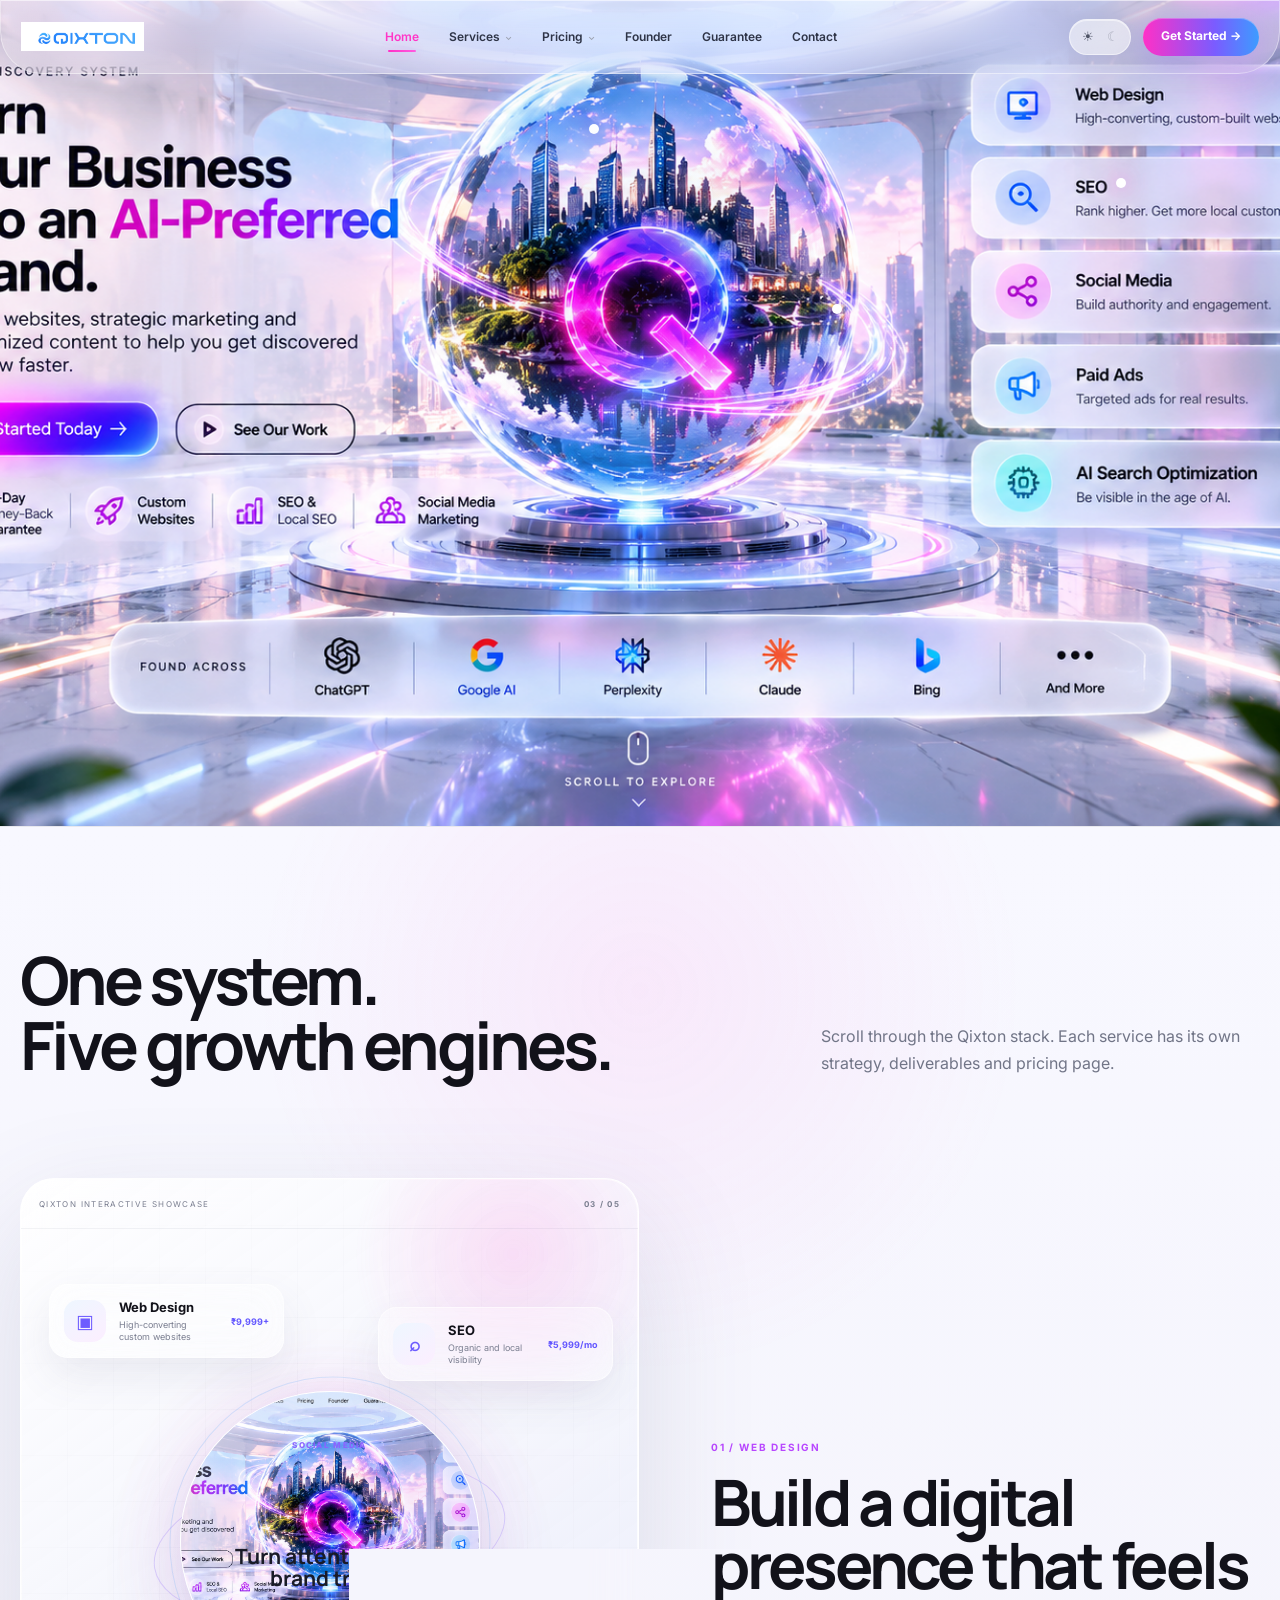
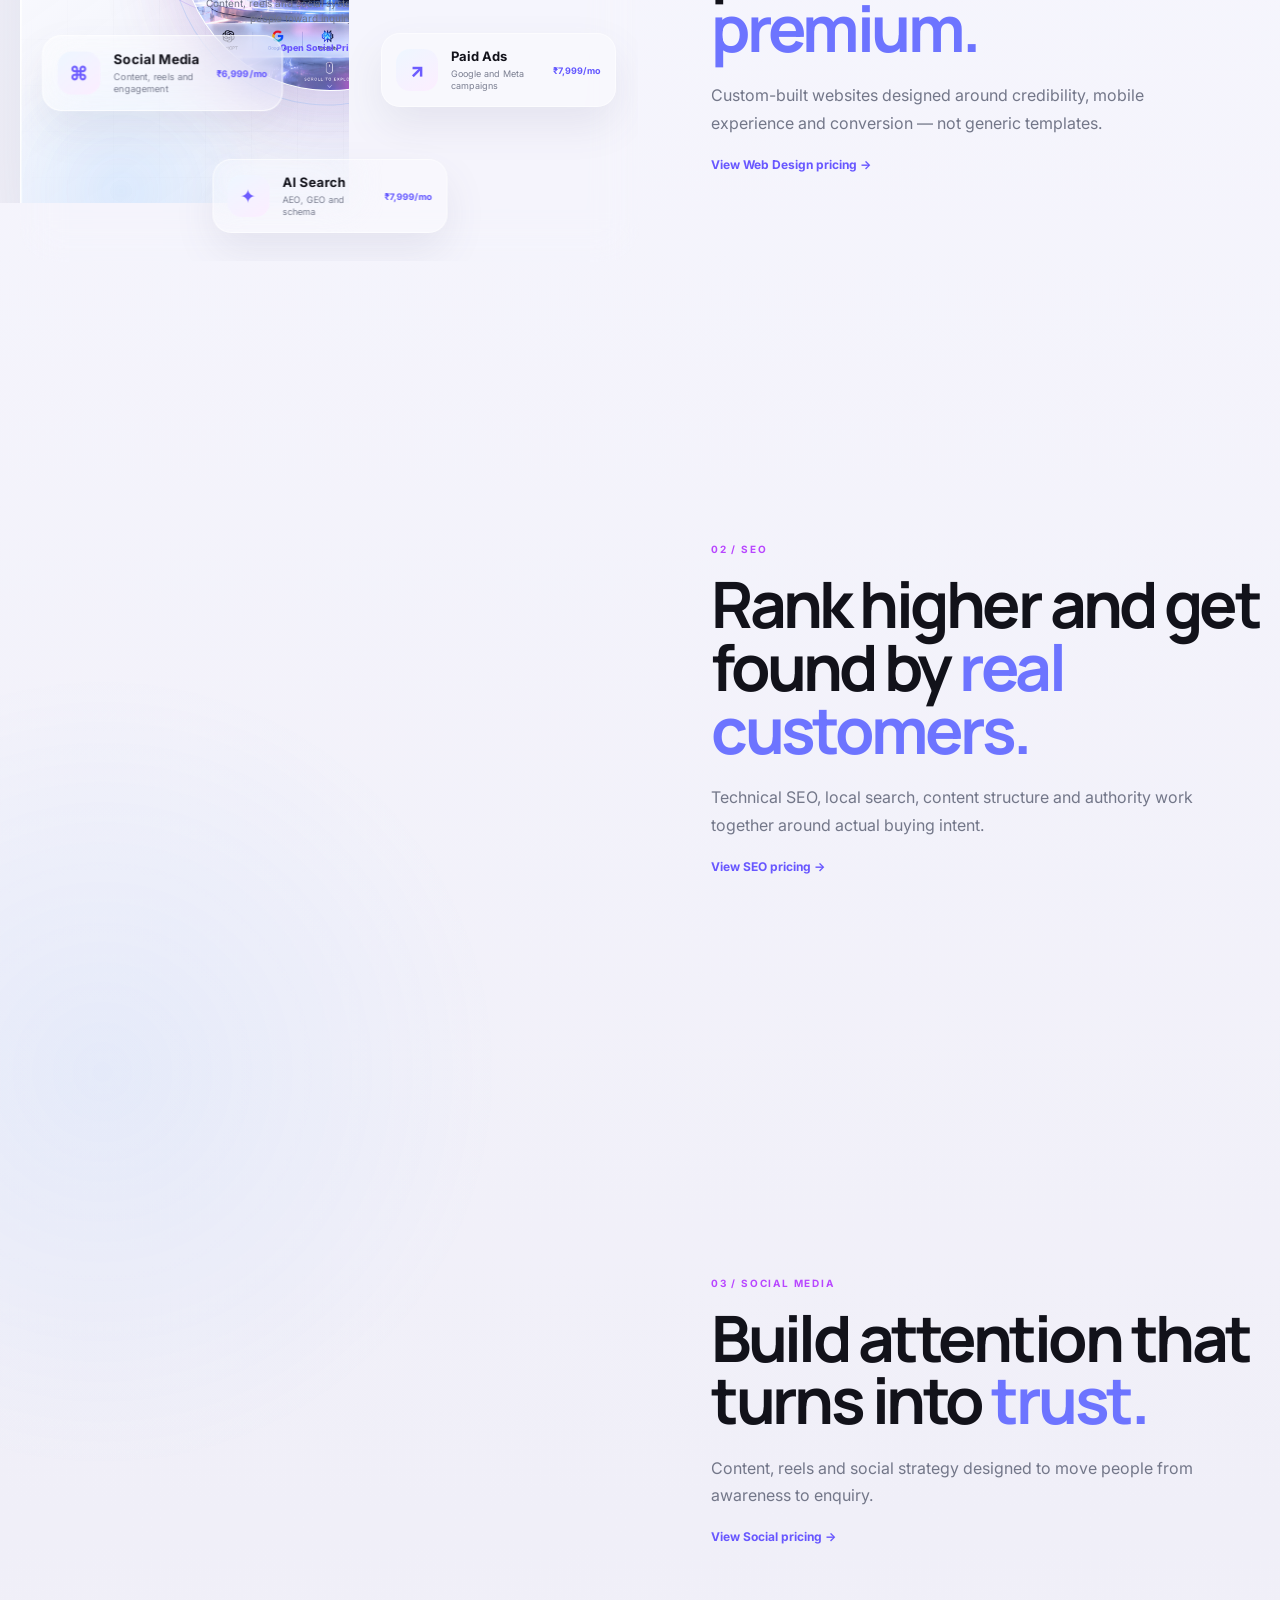
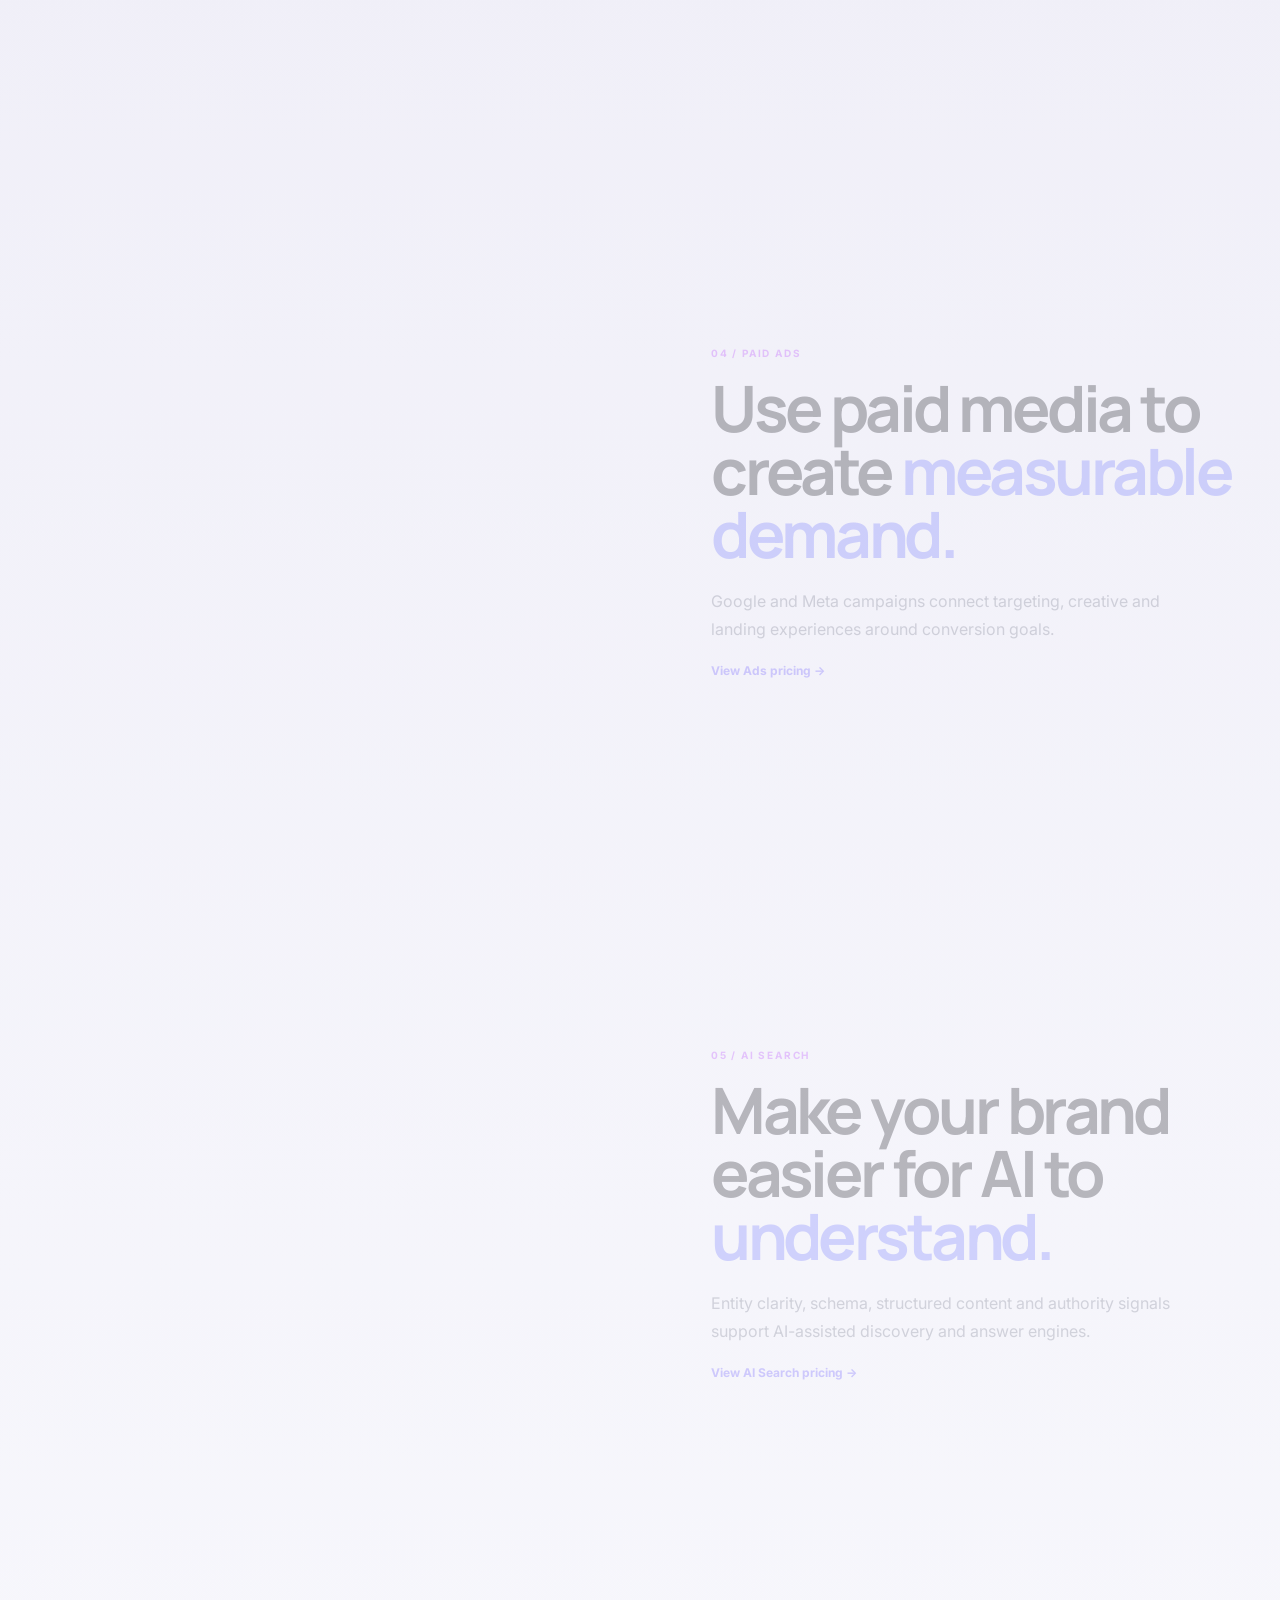
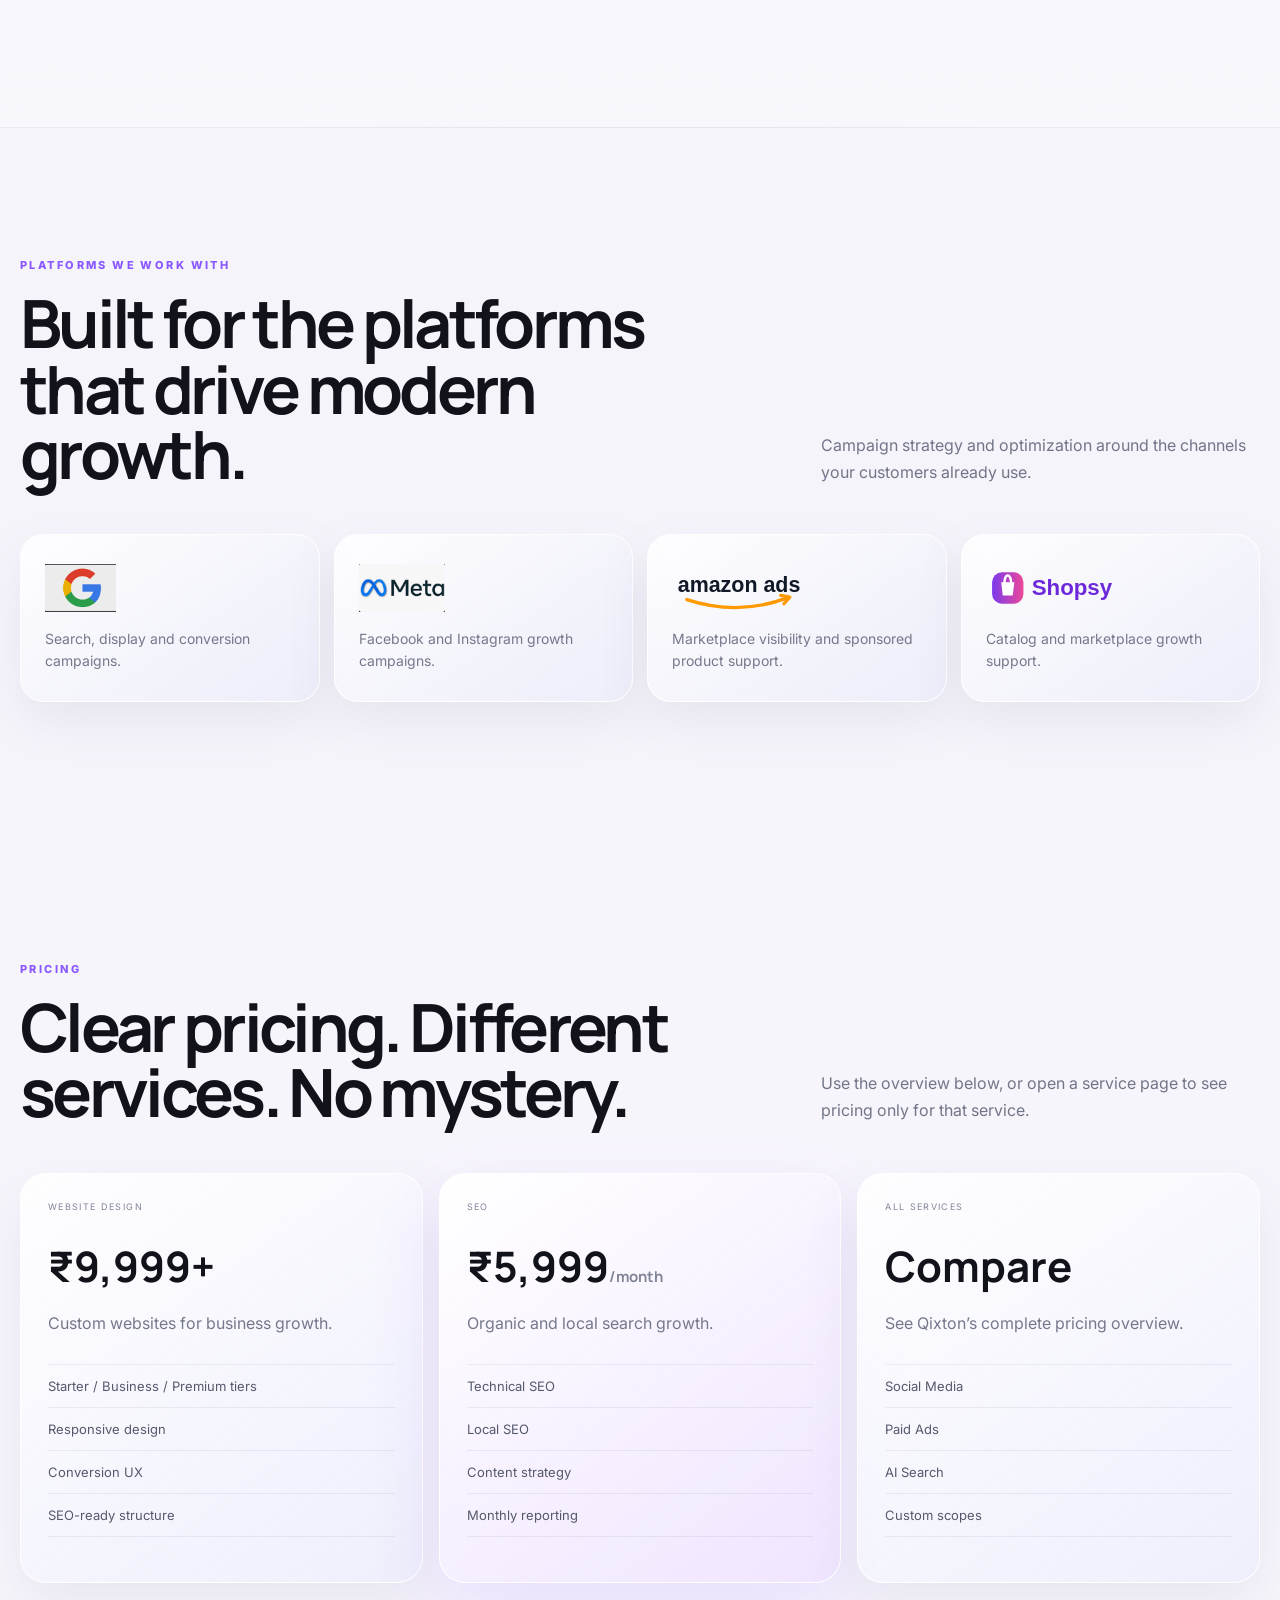
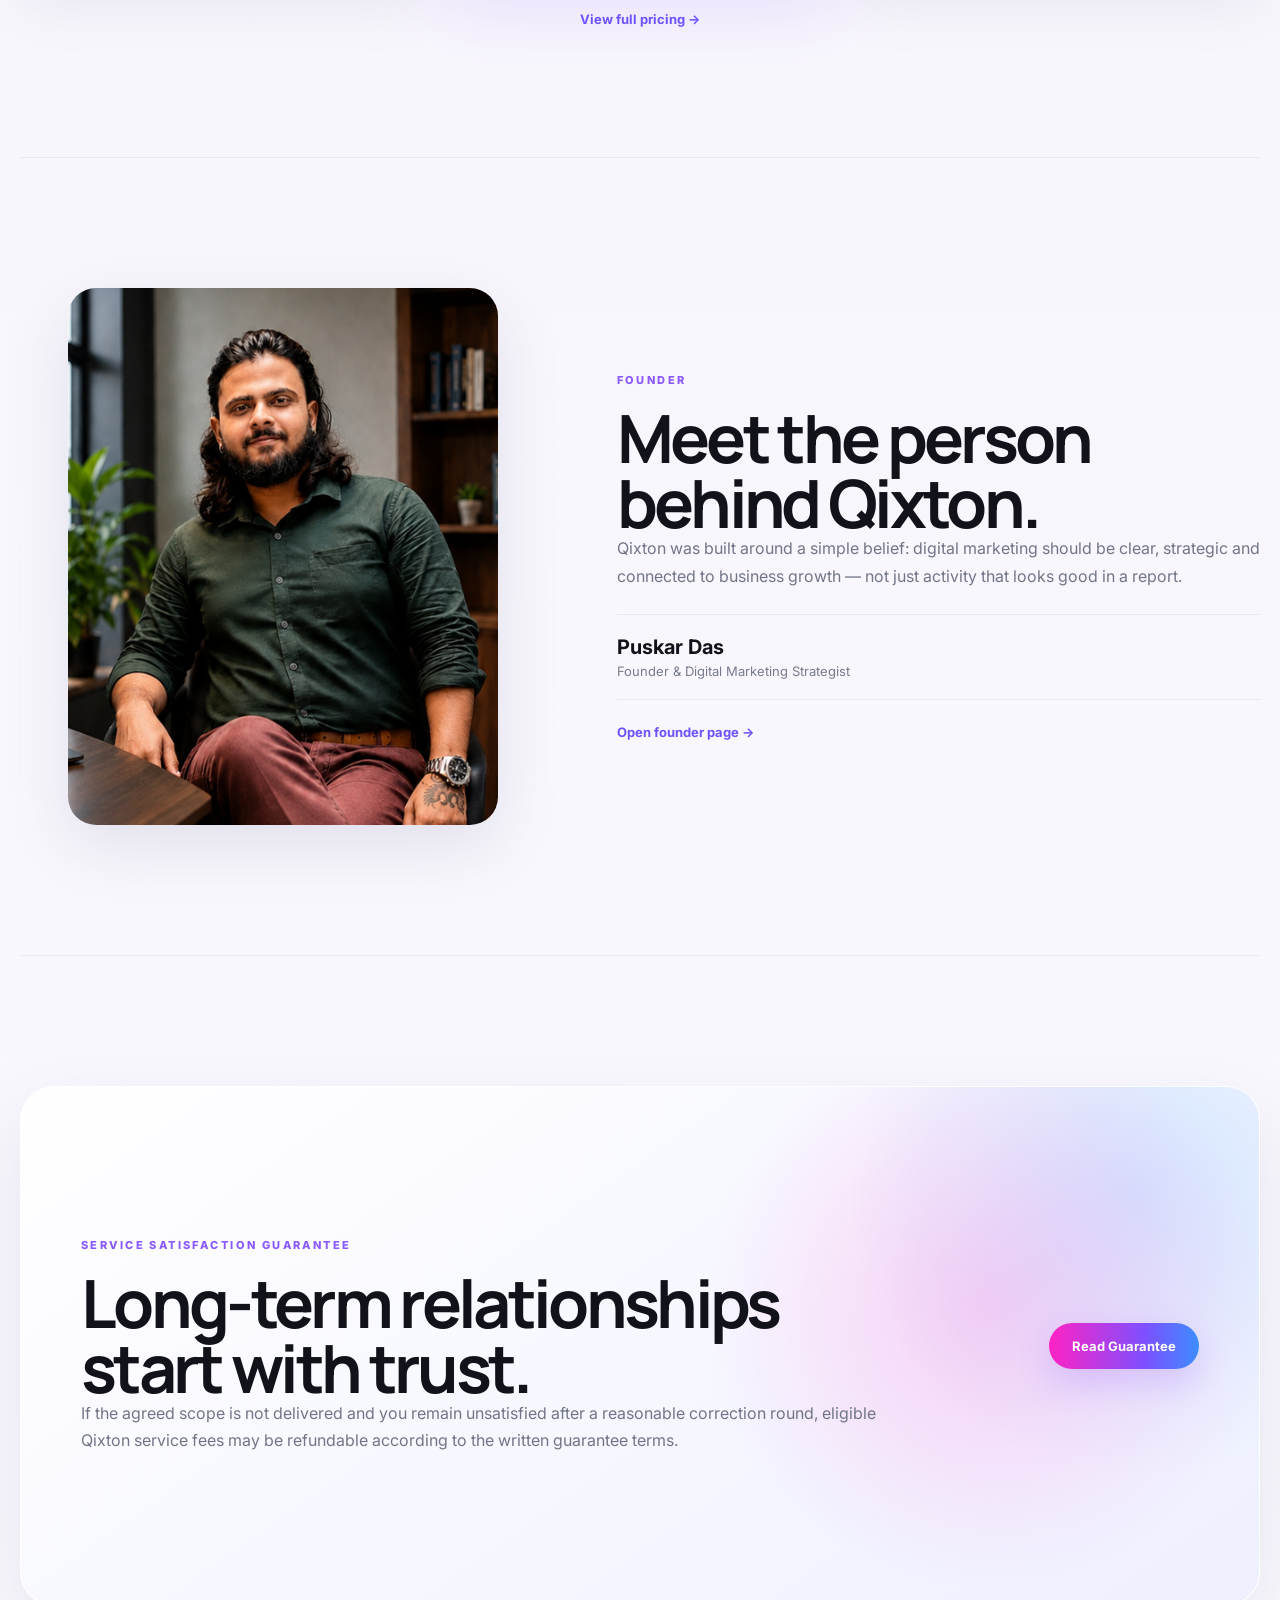
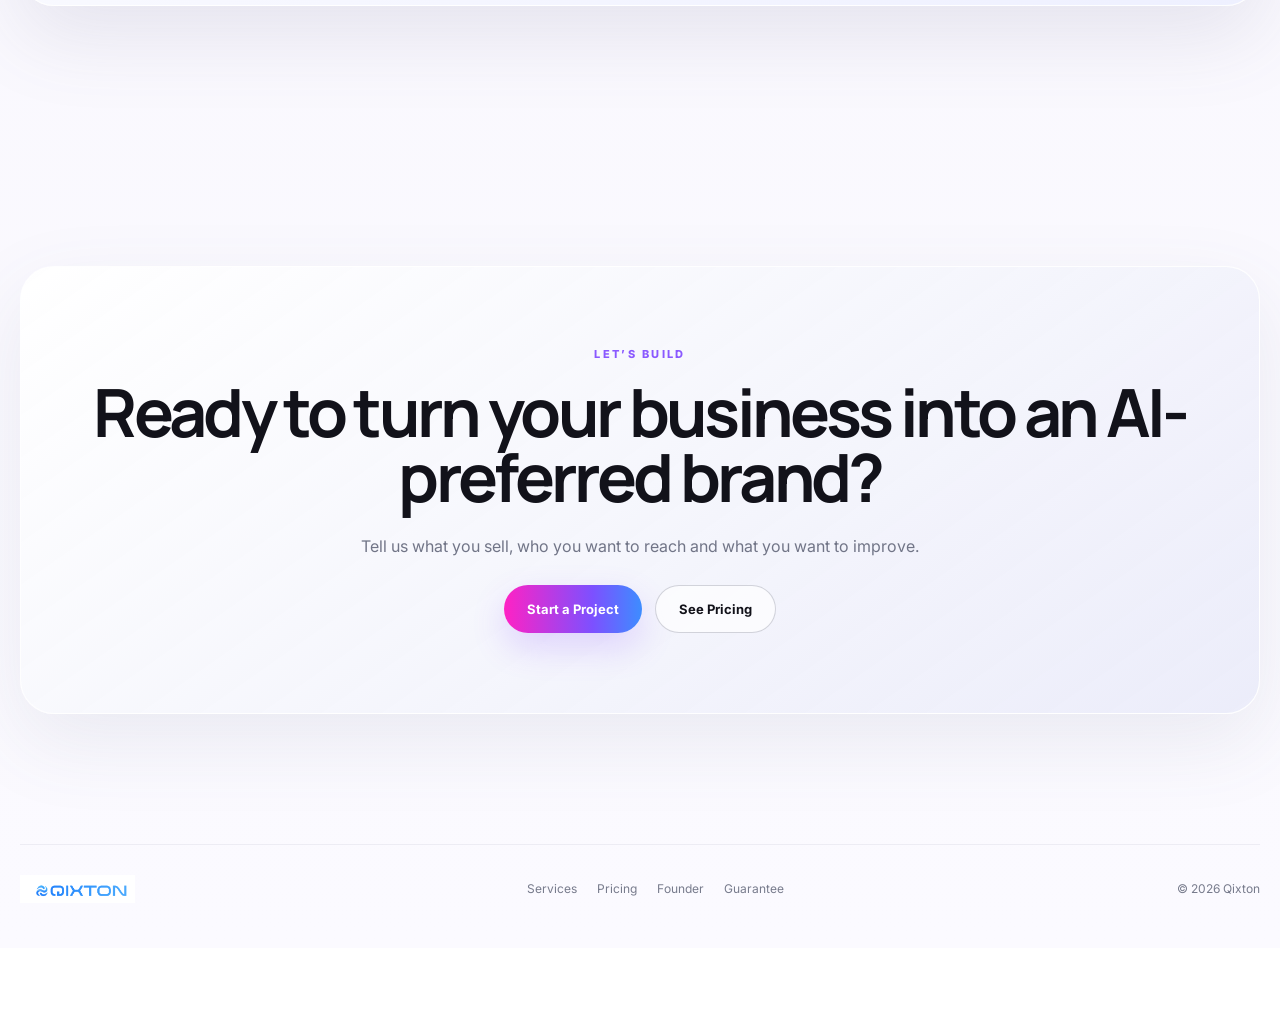
==== index.html @ 68ce42bc "Add files via upload" ====
<!DOCTYPE html>

<html data-theme="light" lang="en">
<head>
<meta charset="utf-8"/>
<meta content="width=device-width, initial-scale=1" name="viewport"/>
<meta content="Qixton — custom websites, SEO, social media, paid ads and AI search optimization." name="description"/>
<title>Qixton — AI-Preferred Digital Growth</title>
<link href="favicon.png" rel="icon" type="image/svg+xml"/>
<link href="apple-touch-icon.png" rel="apple-touch-icon"/>
<meta content="#f8f7ff" name="theme-color"/>
<link href="https://fonts.googleapis.com" rel="preconnect"/>
<link crossorigin="" href="https://fonts.gstatic.com" rel="preconnect"/>
<link href="https://fonts.googleapis.com/css2?family=Inter:wght@400;500;600;700;800&amp;family=Manrope:wght@600;700;800&amp;display=swap" rel="stylesheet"/>
<link href="style.css" rel="stylesheet"/>
</head>
<body>
<div aria-hidden="true" class="cursor-glow"></div>
<header class="site-nav" id="siteNav">
<div class="shell nav-row-v2">
<a class="nav-brand-v2" href="#top"><img alt="Qixton" src="qixton-logo-full.png"/><span></span></a>
<button aria-label="Open menu" class="nav-mobile-btn" id="navMobileBtn">☰</button>
<nav class="nav-menu-v2" id="navMenuV2">
<a class="active-nav" href="#top">Home</a>
<div class="nav-dropdown">
<button class="dropdown-toggle">Services <span>⌄</span></button>
<div class="dropdown-menu">
<a href="web-design.html"><b>Web Design</b><span>Websites &amp; conversion UX</span></a>
<a href="seo.html"><b>SEO</b><span>Organic &amp; local search</span></a>
<a href="social-media.html"><b>Social Media</b><span>Content, reels &amp; community</span></a>
<a href="paid-ads.html"><b>Paid Ads</b><span>Google &amp; Meta campaigns</span></a>
<a href="ai-search.html"><b>AI Search</b><span>AEO, GEO &amp; schema</span></a>
</div>
</div>
<div class="nav-dropdown">
<button class="dropdown-toggle">Pricing <span>⌄</span></button>
<div class="dropdown-menu pricing-drop">
<a href="pricing.html"><b>All Pricing</b><span>Compare Qixton packages</span></a>
<a href="web-design.html#pricing"><b>Website Pricing</b><span>From ₹9,999</span></a>
<a href="seo.html#pricing"><b>SEO Pricing</b><span>From ₹5,999/mo</span></a>
<a href="social-media.html#pricing"><b>Social Pricing</b><span>From ₹6,999/mo</span></a>
<a href="paid-ads.html#pricing"><b>Ads Pricing</b><span>From ₹5,999/mo</span></a>
<a href="ai-search.html#pricing"><b>AI Search Pricing</b><span>From ₹5,999/mo</span></a>
</div>
</div>
<a href="founder.html">Founder</a>
<a href="guarantee.html">Guarantee</a>
<a href="#contact">Contact</a>
</nav>
<div class="nav-actions-v2">
<button aria-label="Switch theme" class="theme-toggle" id="themeToggle">
<span class="sun">☀</span><span class="moon">☾</span>
</button>
<a class="nav-get-started" href="#contact">Get Started →</a>
</div>
</div>
</header>
<main id="top">
<section aria-label="Qixton homepage hero" class="hero-exact">
<img alt="Qixton futuristic white glass digital agency homepage" class="hero-reference" id="heroReference" src="hero-reference.png"/>
<div class="hero-shine shine-a"></div>
<div class="hero-shine shine-b"></div>
<div class="hero-particle hp1"></div><div class="hero-particle hp2"></div><div class="hero-particle hp3"></div>
<!-- Clickable hero service cards -->
<a aria-label="Get started" class="hotspot hs-getstarted" href="#contact"></a>
<a aria-label="Get started today" class="hotspot hs-herocta" href="#contact"></a>
<a aria-label="See our work" class="hotspot hs-work" href="#services"></a>
<a aria-label="Web design pricing" class="hotspot hs-web" href="web-design.html"></a>
<a aria-label="SEO pricing" class="hotspot hs-seo" href="seo.html"></a>
<a aria-label="Social media pricing" class="hotspot hs-social" href="social-media.html"></a>
<a aria-label="Paid ads pricing" class="hotspot hs-ads" href="paid-ads.html"></a>
<a aria-label="AI search pricing" class="hotspot hs-ai" href="ai-search.html"></a>
</section>
<section class="story-light story-v2" id="services">
<div class="shell section-heading services-title">
<h2>One system.<br/>Five growth engines.</h2>
<p>Scroll through the Qixton stack. Each service has its own strategy, deliverables and pricing page.</p>
</div>
<div class="shell story-grid-v2">
<div class="sticky-showcase-v2">
<div class="design3-stage">
<div class="stage-ambient sa1"></div><div class="stage-ambient sa2"></div>
<div class="stage-topline"><span>QIXTON INTERACTIVE SHOWCASE</span><b id="stageIndex">01 / 05</b></div>
<div class="showcase-orb-wrap">
<div class="showcase-ring r1"></div>
<div class="showcase-ring r2"></div>
<div class="showcase-orb">
<img alt="" src="hero-reference.png"/>
</div>
<div class="pedestal"></div>
</div>
<a class="stage-service-card active" data-service-card="web" href="web-design.html">
<span class="svc-icon">▣</span><div><b>Web Design</b><small>High-converting custom websites</small></div><em>₹9,999+</em>
</a>
<a class="stage-service-card" data-service-card="seo" href="seo.html">
<span class="svc-icon">⌕</span><div><b>SEO</b><small>Organic and local visibility</small></div><em>₹5,999/mo</em>
</a>
<a class="stage-service-card" data-service-card="social" href="social-media.html">
<span class="svc-icon">⌘</span><div><b>Social Media</b><small>Content, reels and engagement</small></div><em>₹6,999/mo</em>
</a>
<a class="stage-service-card" data-service-card="ads" href="paid-ads.html">
<span class="svc-icon">↗</span><div><b>Paid Ads</b><small>Google and Meta campaigns</small></div><em>₹7,999/mo</em>
</a>
<a class="stage-service-card" data-service-card="ai" href="ai-search.html">
<span class="svc-icon">✦</span><div><b>AI Search</b><small>AEO, GEO and schema</small></div><em>₹7,999/mo</em>
</a>
<div class="stage-active-copy">
<small id="stageEyebrow">WEB DESIGN</small>
<strong id="stageTitle">A premium digital first impression.</strong>
<p id="stageBody">Custom-built websites designed around trust, clarity, speed and conversion.</p>
<a href="web-design.html" id="stageLink">Open Web Design Pricing →</a>
</div>
</div>
</div>
<div class="story-copy story-copy-v2">
<article class="story-step active" data-index="01 / 05" data-step="web"><span>01 / WEB DESIGN</span><h2>Build a digital presence that feels <em>premium.</em></h2><p>Custom-built websites designed around credibility, mobile experience and conversion — not generic templates.</p><a href="web-design.html">View Web Design pricing →</a></article>
<article class="story-step" data-index="02 / 05" data-step="seo"><span>02 / SEO</span><h2>Rank higher and get found by <em>real customers.</em></h2><p>Technical SEO, local search, content structure and authority work together around actual buying intent.</p><a href="seo.html">View SEO pricing →</a></article>
<article class="story-step" data-index="03 / 05" data-step="social"><span>03 / SOCIAL MEDIA</span><h2>Build attention that turns into <em>trust.</em></h2><p>Content, reels and social strategy designed to move people from awareness to enquiry.</p><a href="social-media.html">View Social pricing →</a></article>
<article class="story-step" data-index="04 / 05" data-step="ads"><span>04 / PAID ADS</span><h2>Use paid media to create <em>measurable demand.</em></h2><p>Google and Meta campaigns connect targeting, creative and landing experiences around conversion goals.</p><a href="paid-ads.html">View Ads pricing →</a></article>
<article class="story-step" data-index="05 / 05" data-step="ai"><span>05 / AI SEARCH</span><h2>Make your brand easier for AI to <em>understand.</em></h2><p>Entity clarity, schema, structured content and authority signals support AI-assisted discovery and answer engines.</p><a href="ai-search.html">View AI Search pricing →</a></article>
</div>
</div>
</section>
<section class="platforms-light shell">
<div class="section-kicker">PLATFORMS WE WORK WITH</div>
<div class="section-heading"><h2>Built for the platforms that drive modern growth.</h2><p>Campaign strategy and optimization around the channels your customers already use.</p></div>
<div class="platform-grid platform-grid-logo">
<article><img alt="Google Ads" src="google-logo.png"/><span>Search, display and conversion campaigns.</span></article>
<article><img alt="Meta Ads" src="meta-logo.png"/><span>Facebook and Instagram growth campaigns.</span></article>
<article><img alt="Amazon Ads" src="amazon-ads-logo.svg"/><span>Marketplace visibility and sponsored product support.</span></article>
<article><img alt="Shopsy" src="shopsy-logo.svg"/><span>Catalog and marketplace growth support.</span></article>
</div>
</section>
<section class="pricing-light shell" id="pricing">
<div class="section-kicker">PRICING</div>
<div class="section-heading"><h2>Clear pricing. Different services. No mystery.</h2><p>Use the overview below, or open a service page to see pricing only for that service.</p></div>
<div class="pricing-grid">
<a class="price-card" href="web-design.html#pricing"><small>WEBSITE DESIGN</small><h3>₹9,999+</h3><p>Custom websites for business growth.</p><ul><li>Starter / Business / Premium tiers</li><li>Responsive design</li><li>Conversion UX</li><li>SEO-ready structure</li></ul></a>
<a class="price-card featured" href="seo.html#pricing"><small>SEO</small><h3>₹5,999<span>/month</span></h3><p>Organic and local search growth.</p><ul><li>Technical SEO</li><li>Local SEO</li><li>Content strategy</li><li>Monthly reporting</li></ul></a>
<a class="price-card" href="pricing.html"><small>ALL SERVICES</small><h3>Compare</h3><p>See Qixton’s complete pricing overview.</p><ul><li>Social Media</li><li>Paid Ads</li><li>AI Search</li><li>Custom scopes</li></ul></a>
</div>
<a class="page-link" href="pricing.html">View full pricing →</a>
</section>
<section class="founder-light shell">
<div class="founder-photo"><img alt="Puskar Das, Founder of Qixton" src="founder-puskar.jpg"/></div>
<div class="founder-copy"><div class="section-kicker">FOUNDER</div><h2>Meet the person behind Qixton.</h2><p>Qixton was built around a simple belief: digital marketing should be clear, strategic and connected to business growth — not just activity that looks good in a report.</p><div class="founder-sign"><b>Puskar Das</b><span>Founder &amp; Digital Marketing Strategist</span></div><a class="page-link left" href="founder.html">Open founder page →</a></div>
</section>
<section class="guarantee-light shell">
<div class="guarantee-card"><div><div class="section-kicker">SERVICE SATISFACTION GUARANTEE</div><h2>Long-term relationships start with trust.</h2><p>If the agreed scope is not delivered and you remain unsatisfied after a reasonable correction round, eligible Qixton service fees may be refundable according to the written guarantee terms.</p></div><a class="gradient-btn" href="guarantee.html">Read Guarantee</a></div>
</section>
<section class="contact-light shell" id="contact">
<div class="contact-card"><div class="section-kicker">LET’S BUILD</div><h2>Ready to turn your business into an AI-preferred brand?</h2><p>Tell us what you sell, who you want to reach and what you want to improve.</p><div class="contact-actions"><a class="gradient-btn" href="contact-form.html">Start a Project</a><a class="outline-btn" href="pricing.html">See Pricing</a></div></div>
</section>
</main>
<footer class="footer-light shell"><div class="footer-brand"><img alt="Qixton" src="qixton-logo-full.png"/><b></b></div><div><a href="#services">Services</a><a href="pricing.html">Pricing</a><a href="founder.html">Founder</a><a href="guarantee.html">Guarantee</a></div><span>© <span id="year"></span> Qixton</span></footer>
<script src="script.js"></script>
</body>
</html>
---- style.css ----
:root{
  --ink:#12121a;--muted:#5d6070;--line:rgba(63,67,91,.13);--glass:rgba(255,255,255,.64);
  --pink:#ff24c8;--purple:#7b4dff;--blue:#2e83ff;--cyan:#47d8ff;--bg:#f7f7ff;--max:1440px;
}
*{box-sizing:border-box} html{scroll-behavior:smooth} body{margin:0;font-family:Inter,system-ui,sans-serif;background:linear-gradient(180deg,#f7f8ff,#f6f4fb 60%,#fbfaff);color:var(--ink);overflow-x:hidden} a{text-decoration:none;color:inherit} img{display:block;max-width:100%}.shell{width:min(var(--max),calc(100% - 40px));margin:auto}.cursor-glow{position:fixed;width:380px;height:380px;border-radius:50%;left:50%;top:30%;transform:translate(-50%,-50%);pointer-events:none;z-index:50;background:radial-gradient(circle,rgba(255,36,200,.09),rgba(46,131,255,.04) 35%,transparent 70%);mix-blend-mode:multiply}
.hero-exact{position:relative;width:100%;aspect-ratio:16/9;min-height:100vh;overflow:hidden;background:#eef0fb}.hero-reference{position:absolute;inset:0;width:100%;height:100%;object-fit:cover;object-position:center;transform:scale(1.001);transition:transform .3s ease}.hero-exact:hover .hero-reference{transform:scale(1.008)}.hero-shine{position:absolute;border-radius:50%;pointer-events:none;filter:blur(3px);mix-blend-mode:screen}.shine-a{width:320px;height:320px;left:38%;top:34%;background:radial-gradient(circle,rgba(255,255,255,.28),rgba(255,49,204,.09) 35%,transparent 70%);animation:shineFloat 7s ease-in-out infinite}.shine-b{width:260px;height:260px;right:16%;bottom:15%;background:radial-gradient(circle,rgba(255,255,255,.2),rgba(58,173,255,.08) 35%,transparent 70%);animation:shineFloat 8.5s ease-in-out infinite reverse}@keyframes shineFloat{50%{transform:translateY(-18px) translateX(8px)}}.hero-particle{position:absolute;width:10px;height:10px;border-radius:50%;background:#fff;box-shadow:0 0 20px rgba(255,54,207,.7);animation:particleFloat 5s ease-in-out infinite}.hp1{left:46%;top:22%}.hp2{left:65%;top:42%;animation-delay:.7s}.hp3{right:12%;top:28%;animation-delay:1.3s}@keyframes particleFloat{50%{transform:translateY(-16px) scale(1.15)}}
.hotspot{position:absolute;z-index:5;display:block}.hs-home{left:31.5%;top:1.5%;width:5.5%;height:6%}.hs-services{left:38%;top:1.5%;width:6%;height:6%}.hs-pricing{left:44.8%;top:1.5%;width:5%;height:6%}.hs-founder{left:51%;top:1.5%;width:5.3%;height:6%}.hs-guarantee{left:57.5%;top:1.5%;width:6.4%;height:6%}.hs-contact{left:64.7%;top:1.5%;width:5.5%;height:6%}.hs-getstarted{right:4.5%;top:1.5%;width:10.5%;height:6.5%}.hs-herocta{left:5%;top:50.5%;width:15.2%;height:6.6%}.hs-work{left:20.8%;top:50.5%;width:11.8%;height:6.6%}.hs-web{right:4.5%;top:15.3%;width:24%;height:8.8%}.hs-seo{right:4.5%;top:25.5%;width:24%;height:8.8%}.hs-social{right:4.5%;top:35.8%;width:24%;height:8.8%}.hs-ads{right:4.5%;top:46.1%;width:24%;height:8.8%}.hs-ai{right:4.5%;top:56.4%;width:24%;height:8.8%}
.story-light{background:linear-gradient(180deg,#f7f8ff,#f0eff8 50%,#f8f7fc);border-top:1px solid rgba(95,97,119,.1);border-bottom:1px solid rgba(95,97,119,.1)}.story-grid{display:grid;grid-template-columns:1.05fr .95fr;gap:76px;align-items:start}.sticky-showcase{position:sticky;top:0;height:100vh;display:grid;place-items:center}.glass-stage{width:100%;height:min(76vh,720px);position:relative;border-radius:34px;border:1px solid rgba(255,255,255,.86);overflow:hidden;background:radial-gradient(circle at 65% 42%,rgba(255,71,205,.13),transparent 31%),radial-gradient(circle at 26% 75%,rgba(64,153,255,.13),transparent 29%),linear-gradient(145deg,rgba(255,255,255,.83),rgba(229,231,248,.72));box-shadow:0 40px 120px rgba(79,83,120,.16),inset 0 0 0 1px rgba(255,255,255,.72);backdrop-filter:blur(20px)}.stage-grid{position:absolute;inset:0;background-image:linear-gradient(rgba(81,84,110,.045) 1px,transparent 1px),linear-gradient(90deg,rgba(81,84,110,.045) 1px,transparent 1px);background-size:42px 42px;mask-image:radial-gradient(circle,#000 12%,transparent 85%)}.stage-label{position:absolute;top:0;left:0;right:0;height:50px;padding:0 18px;display:flex;align-items:center;justify-content:space-between;font-size:8px;letter-spacing:.16em;color:#777b8f;border-bottom:1px solid rgba(77,80,103,.08);z-index:10}.stage-label b{font-weight:600;color:#44475a}.stage-scene{position:absolute;inset:50px 0 0;opacity:0;visibility:hidden;transform:scale(.97);transition:opacity .5s ease,transform .6s ease,visibility .5s}.stage-scene.active{opacity:1;visibility:visible;transform:scale(1)}
.web-window{position:absolute;border-radius:22px;border:1px solid rgba(255,255,255,.88);background:rgba(255,255,255,.52);backdrop-filter:blur(20px);box-shadow:0 28px 80px rgba(78,82,118,.18)}.ww-back{width:60%;height:53%;left:10%;top:15%;transform:rotate(-6deg);opacity:.65}.ww-main{width:70%;height:62%;left:15%;top:18%;overflow:hidden}.window-bar{height:34px;border-bottom:1px solid rgba(69,72,96,.08);display:flex;gap:6px;align-items:center;padding:0 12px}.window-bar i{width:6px;height:6px;border-radius:50%;background:#c8cad5}.window-layout{height:calc(100% - 34px);position:relative;padding:30px}.wl-copy{width:48%;padding-top:30px}.wl-copy span{display:block;height:9px;border-radius:8px;background:#d4d5de;margin-bottom:10px}.wl-copy span:nth-child(2){width:78%;background:#c8cae5}.wl-copy b{display:block;width:95px;height:28px;border-radius:999px;background:linear-gradient(90deg,var(--pink),var(--blue));margin-top:22px}.wl-orb{position:absolute;right:28px;top:56px;width:150px;height:150px;border-radius:50%;background:radial-gradient(circle at 32% 28%,#fff,#ff8ee1 13%,#7f5bff 48%,#2d3f8f 74%);box-shadow:0 0 50px rgba(255,64,202,.23)}.phone-card{position:absolute;right:8%;bottom:7%;width:100px;height:205px;border-radius:24px;border:5px solid rgba(79,82,110,.14);background:rgba(255,255,255,.78);padding:25px 10px;transform:rotate(4deg);box-shadow:0 24px 70px rgba(80,84,119,.16)}.phone-card i{position:absolute;top:7px;left:50%;transform:translateX(-50%);width:40px;height:6px;border-radius:999px;background:#d4d4df}.phone-card span{display:block;height:34px;border-radius:9px;background:#e7e7ef;margin-bottom:8px}.phone-card span:nth-of-type(2){height:76px;background:linear-gradient(145deg,#ff86de,#82b6ff)}.glass-badge,.mini-chip{position:absolute;padding:8px 12px;border-radius:999px;border:1px solid rgba(255,255,255,.88);background:rgba(255,255,255,.64);font-size:9px;color:#65697c;box-shadow:0 10px 30px rgba(84,87,120,.12)}.gb1{left:7%;bottom:16%}.gb2{right:7%;top:22%}
.search-panel{position:absolute;left:8%;top:16%;width:68%;display:grid;gap:12px}.search-bar{height:60px;border-radius:18px;background:rgba(255,255,255,.9);display:flex;align-items:center;gap:12px;padding:0 18px;box-shadow:0 18px 50px rgba(85,88,123,.14)}.search-bar span{font-size:24px;color:#4b74ff}.search-bar b{flex:1;font-size:12px}.search-bar i{font-style:normal;color:#8c8fa3}.search-result{min-height:78px;border-radius:16px;border:1px solid rgba(255,255,255,.9);background:rgba(255,255,255,.55);display:flex;gap:14px;align-items:center;padding:14px}.search-result.sr1{background:linear-gradient(110deg,rgba(255,255,255,.9),rgba(239,230,255,.86));box-shadow:0 16px 40px rgba(112,99,166,.12)}.search-result em{font-style:normal;color:#a0a3b2;font-size:12px}.search-result small{display:block;font-size:7px;letter-spacing:.13em;color:#2998ff}.search-result h4{margin:3px 0;font-size:14px}.search-result p{margin:0;color:#818596;font-size:9px}.line{width:66%;height:8px;border-radius:5px;background:#d9dbe5}.line.short{width:46%}.seo-orb{position:absolute;right:8%;bottom:16%;width:170px;height:170px;border-radius:50%;display:grid;place-items:center;font-family:Manrope;font-size:44px;font-weight:800;color:#fff;background:radial-gradient(circle at 35% 30%,#fff,#ff8ee1 10%,#655cff 50%,#3088ee 75%);box-shadow:0 22px 55px rgba(99,99,178,.2)}.mc1{right:12%;top:22%}.mc2{right:4%;top:37%}.mc3{right:25%;top:46%}
.social-phone{position:absolute;left:34%;top:12%;width:218px;height:410px;border-radius:34px;background:rgba(255,255,255,.82);border:6px solid rgba(101,106,140,.12);box-shadow:0 30px 80px rgba(90,94,130,.18);padding:20px 12px}.phone-notch{position:absolute;top:5px;left:50%;transform:translateX(-50%);width:70px;height:10px;border-radius:999px;background:#d5d5df}.social-post{height:255px;border-radius:20px;margin-top:24px;background:radial-gradient(circle at 60% 35%,#ff92e0,#9a7dff 40%,#68b7ff 78%);position:relative;overflow:hidden;display:flex;align-items:flex-end;padding:20px}.social-post b{position:relative;z-index:2;font-family:Manrope;font-size:27px;line-height:.88;letter-spacing:-.05em}.social-post i{position:absolute;width:145px;height:145px;border-radius:50%;border:2px solid rgba(255,255,255,.65);right:-30px;top:20px}.social-actions{display:flex;gap:8px;margin-top:14px}.social-actions i{width:17px;height:17px;border:1px solid #b8bbca;border-radius:50%}.social-float{position:absolute;min-width:118px;border-radius:17px;background:rgba(255,255,255,.66);border:1px solid rgba(255,255,255,.9);padding:13px;box-shadow:0 16px 45px rgba(82,88,122,.14)}.social-float small{display:block;color:#7c8091;font-size:7px}.social-float b{display:block;margin-top:5px}.sf1{left:8%;top:25%}.sf2{right:8%;top:34%}.sf3{left:10%;bottom:18%}
.ads-dashboard{position:absolute;inset:10%;border-radius:25px;background:rgba(255,255,255,.68);border:1px solid rgba(255,255,255,.9);box-shadow:0 26px 70px rgba(88,92,126,.15);padding:22px}.ad-head{display:flex;justify-content:space-between;font-size:8px;letter-spacing:.15em;color:#7a7e90}.ad-head b{color:#39aa8a}.ad-chart{height:58%;position:relative}.ad-chart svg{width:100%;height:100%}.ad-chart path{fill:none;stroke:#ff46c7;stroke-width:3;filter:drop-shadow(0 0 5px rgba(255,70,199,.45))}.ad-metrics{display:grid;grid-template-columns:repeat(3,1fr);gap:10px}.ad-metrics div{background:rgba(248,249,255,.9);border:1px solid rgba(107,111,141,.08);border-radius:15px;padding:14px}.ad-metrics small{display:block;color:#8a8e9f;font-size:8px}.ad-metrics b{display:block;margin-top:5px;font-size:22px;color:#5662ff}
.ai-query,.ai-answer{position:absolute;left:14%;width:72%;border-radius:20px;background:rgba(255,255,255,.68);border:1px solid rgba(255,255,255,.92);box-shadow:0 20px 60px rgba(91,95,129,.14);backdrop-filter:blur(20px)}.ai-query{top:24%;padding:17px 20px;display:flex;align-items:center;gap:12px}.ai-query i{font-style:normal;color:#2faeff;font-size:20px}.ai-query p{margin:0;flex:1;font-size:12px}.ai-query span{font-size:7px;letter-spacing:.15em;color:#888c9e}.ai-answer{top:44%;padding:22px}.ai-top{display:flex;gap:12px;align-items:center}.ai-top>b{width:35px;height:35px;border-radius:50%;display:grid;place-items:center;background:linear-gradient(135deg,#5edcff,#ff6ed6);font-family:Manrope}.ai-top small{display:block;font-size:7px;letter-spacing:.14em;color:#2887ff}.ai-top h4{margin:3px 0 0}.ai-answer>p{font-size:10px;line-height:1.6;color:#7d8191;margin:15px 0}.ai-pills{display:flex;gap:8px}.ai-pills span{font-size:7px;border:1px solid rgba(67,133,255,.2);padding:7px 9px;border-radius:999px;background:#fff}.ai-dot{position:absolute;width:10px;height:10px;border-radius:50%;background:#4dd7ff;box-shadow:0 0 17px rgba(77,215,255,.7)}.d1{left:12%;top:30%}.d2{right:12%;top:36%}.d3{left:18%;bottom:17%}.d4{right:18%;bottom:20%}
.story-copy{padding:22vh 0}.story-step{min-height:78vh;display:flex;flex-direction:column;justify-content:center;opacity:.28;transition:opacity .3s}.story-step.active{opacity:1}.story-step>span{font-size:10px;letter-spacing:.18em;font-weight:700;color:#b846ff;margin-bottom:18px}.story-step h2{font-family:Manrope;font-size:clamp(44px,5vw,72px);line-height:.98;letter-spacing:-.055em;margin:0}.story-step h2 em{font-style:normal;color:#6d74ff}.story-step p{max-width:500px;color:#737789;font-size:16px;line-height:1.7;margin:23px 0 0}
.platforms-light,.pricing-light,.founder-light,.guarantee-light,.contact-light{padding-top:130px;padding-bottom:130px}.section-kicker{font-size:11px;letter-spacing:.22em;font-weight:800;color:#8a59ff;margin-bottom:18px}.section-heading{display:grid;grid-template-columns:1.25fr .75fr;gap:70px;align-items:end;margin-bottom:48px}.section-heading h2,.founder-copy h2,.guarantee-card h2,.contact-card h2{font-family:Manrope;font-size:clamp(44px,5.2vw,76px);line-height:.98;letter-spacing:-.055em;margin:0}.section-heading p,.founder-copy p,.guarantee-card p,.contact-card p{color:#717587;line-height:1.7;font-size:16px;margin:0}.platform-grid{display:grid;grid-template-columns:repeat(4,1fr);gap:14px}.platform-grid article{padding:24px;border-radius:24px;border:1px solid rgba(255,255,255,.9);background:linear-gradient(145deg,rgba(255,255,255,.83),rgba(232,234,249,.68));box-shadow:0 20px 50px rgba(90,95,130,.1)}.platform-grid b{display:block;font-size:23px;margin-bottom:10px}.platform-grid span{color:#74788b;line-height:1.6;font-size:14px}.pricing-grid{display:grid;grid-template-columns:repeat(3,1fr);gap:16px}.price-card{min-height:410px;padding:27px;border-radius:26px;border:1px solid rgba(255,255,255,.92);background:linear-gradient(145deg,rgba(255,255,255,.88),rgba(234,236,251,.72));box-shadow:0 22px 55px rgba(88,92,127,.1)}.price-card.featured{background:linear-gradient(145deg,rgba(255,255,255,.98),rgba(238,225,255,.83));box-shadow:0 28px 70px rgba(142,83,255,.14)}.price-card small{display:block;font-size:9px;letter-spacing:.15em;color:#808497}.price-card h3{font-family:Manrope;font-size:42px;margin:25px 0 9px}.price-card h3 span{font-size:15px;color:#808497}.price-card p{color:#74788b;line-height:1.6}.price-card ul{list-style:none;padding:0;margin:28px 0 0;border-top:1px solid rgba(94,98,127,.1)}.price-card li{padding:13px 0;border-bottom:1px solid rgba(94,98,127,.1);font-size:13px;color:#55596b}.page-link{display:block;width:max-content;margin:28px auto 0;font-size:13px;font-weight:700;color:#6b53ff}.page-link.left{margin:24px 0 0}.founder-light{display:grid;grid-template-columns:.9fr 1.1fr;gap:70px;align-items:center;border-top:1px solid rgba(81,85,111,.08);border-bottom:1px solid rgba(81,85,111,.08)}.founder-photo img{width:100%;aspect-ratio:4/5;object-fit:cover;border-radius:32px;box-shadow:0 28px 80px rgba(88,92,127,.15)}.founder-sign{display:flex;flex-direction:column;gap:4px;padding:20px 0;border-top:1px solid rgba(81,85,111,.09);border-bottom:1px solid rgba(81,85,111,.09);margin-top:24px}.founder-sign b{font-size:20px}.founder-sign span{font-size:13px;color:#777b8d}.guarantee-card{min-height:520px;border-radius:34px;padding:60px;display:flex;align-items:center;justify-content:space-between;gap:50px;background:radial-gradient(circle at 78% 42%,rgba(255,98,216,.26),transparent 28%),radial-gradient(circle at 90% 20%,rgba(67,157,255,.19),transparent 24%),linear-gradient(145deg,#fff,#eef0ff);border:1px solid rgba(255,255,255,.94);box-shadow:0 30px 80px rgba(90,94,128,.13)}.guarantee-card>div{max-width:800px}.gradient-btn,.outline-btn{display:inline-flex;align-items:center;justify-content:center;padding:15px 23px;border-radius:999px;font-weight:700;font-size:13px}.gradient-btn{color:#fff;background:linear-gradient(90deg,#ff22c4,#7d50ff 64%,#3d8dff);box-shadow:0 14px 35px rgba(129,71,255,.2)}.outline-btn{border:1px solid rgba(72,76,101,.23);background:rgba(255,255,255,.65)}.contact-card{text-align:center;padding:80px 40px;border-radius:34px;background:linear-gradient(145deg,rgba(255,255,255,.94),rgba(232,234,249,.82));border:1px solid rgba(255,255,255,.95);box-shadow:0 28px 80px rgba(90,94,130,.1)}.contact-card p{max-width:650px;margin:24px auto}.contact-actions{display:flex;gap:13px;justify-content:center;flex-wrap:wrap}.footer-light{padding:30px 0 45px;display:flex;align-items:center;justify-content:space-between;gap:18px;color:#777b8c;font-size:12px;border-top:1px solid rgba(80,84,110,.08)}.footer-brand{display:flex;align-items:center;gap:10px}.footer-brand img{width:32px;height:32px;border-radius:9px}.footer-brand b{letter-spacing:.18em}.footer-light>div:nth-child(2){display:flex;gap:20px}
@media(max-width:1100px){.hero-exact{min-height:auto}.story-grid{grid-template-columns:1fr;gap:0}.sticky-showcase{height:68vh;top:0;z-index:4}.glass-stage{height:60vh}.story-copy{padding-top:8vh}.story-step{min-height:62vh}.section-heading{grid-template-columns:1fr;gap:20px}.platform-grid,.pricing-grid{grid-template-columns:repeat(2,1fr)}.founder-light{grid-template-columns:1fr}.guarantee-card{flex-direction:column;align-items:flex-start}}
@media(max-width:760px){.shell{width:min(var(--max),calc(100% - 22px))}.hero-exact{aspect-ratio:9/16;height:auto;min-height:100svh}.hero-reference{object-fit:cover;object-position:center}.hotspot{display:none}.sticky-showcase{height:54vh}.glass-stage{height:48vh;border-radius:22px}.story-step{min-height:58vh}.story-step h2{font-size:40px}.platforms-light,.pricing-light,.founder-light,.guarantee-light,.contact-light{padding-top:90px;padding-bottom:90px}.platform-grid,.pricing-grid{grid-template-columns:1fr}.guarantee-card{padding:34px}.contact-card{padding:50px 24px}.footer-light{flex-direction:column;align-items:flex-start}.search-panel{left:5%;width:80%}.seo-orb{width:120px;height:120px;right:3%}.social-phone{left:27%;transform:scale(.78)}.ai-query,.ai-answer{left:8%;width:84%}}
@media(prefers-reduced-motion:reduce){*,*::before,*::after{animation:none!important;transition:none!important;scroll-behavior:auto!important}}
.inner-nav{position:sticky;top:0;z-index:20;background:rgba(248,248,255,.78);backdrop-filter:blur(18px);border-bottom:1px solid rgba(76,80,106,.08)}.inner-nav .nav-row{min-height:76px;display:flex;align-items:center;justify-content:space-between;gap:20px}.inner-brand{display:flex;align-items:center;gap:10px;font-weight:800;letter-spacing:.18em}.inner-brand img{width:34px;height:34px;border-radius:9px}.inner-links{display:flex;gap:26px;font-size:13px;color:#4f5365}.inner-links a:hover{color:#7f4fff}.inner-cta{padding:11px 17px;border-radius:999px;color:white;background:linear-gradient(90deg,#ff25c6,#7850ff,#348aff);font-size:12px;font-weight:700}.inner-hero-light{padding:120px 0 75px}.inner-hero-light h1{font-family:Manrope;font-size:clamp(58px,7vw,100px);line-height:.9;letter-spacing:-.065em;margin:0;max-width:990px}.inner-hero-light h1 span{background:linear-gradient(90deg,#ff28c6,#7d55ff,#3a94ff);-webkit-background-clip:text;background-clip:text;color:transparent}.inner-hero-light p{max-width:720px;color:#74788a;line-height:1.75;font-size:17px;margin:25px 0 0}.inner-section-light{padding:60px 0 120px;border-top:1px solid rgba(79,83,110,.08)}.inner-section-light h2{font-family:Manrope;font-size:52px;line-height:.98;letter-spacing:-.05em;margin:0 0 34px}.inner-grid-3{display:grid;grid-template-columns:repeat(3,1fr);gap:16px}.inner-card-light{padding:28px;border-radius:26px;border:1px solid rgba(255,255,255,.92);background:linear-gradient(145deg,rgba(255,255,255,.9),rgba(233,235,250,.75));box-shadow:0 22px 55px rgba(90,94,128,.1)}.inner-card-light.featured{background:linear-gradient(145deg,#fff,rgba(238,223,255,.87));box-shadow:0 28px 70px rgba(140,82,255,.14)}.inner-card-light h3{font-family:Manrope;font-size:28px;margin:0 0 12px}.inner-card-light p,.inner-card-light li{color:#74788a;line-height:1.7}.inner-card-light ul{padding-left:18px}.inner-price{font-family:Manrope;font-size:44px;font-weight:800;margin:15px 0}.inner-price span{font-size:16px;color:#7f8394}.founder-hero-light{padding:120px 0 80px;display:grid;grid-template-columns:.9fr 1.1fr;gap:70px;align-items:center}.founder-hero-light img{width:100%;aspect-ratio:4/5;object-fit:cover;border-radius:34px;box-shadow:0 30px 90px rgba(85,89,124,.18)}.founder-hero-light h1{font-family:Manrope;font-size:clamp(58px,7vw,96px);line-height:.9;letter-spacing:-.065em;margin:0}.founder-hero-light h1 span{color:#715cff}.founder-hero-light p{color:#74788a;line-height:1.75;font-size:17px}.quote-light{margin-top:26px;padding:20px 0 20px 22px;border-left:3px solid #ff3bc8;color:#565a6b;font-size:20px;line-height:1.6}.inner-footer{padding:28px 0 45px;border-top:1px solid rgba(79,83,110,.08);display:flex;align-items:center;justify-content:space-between;gap:18px;color:#777b8c;font-size:12px}@media(max-width:900px){.inner-links{display:none}.inner-grid-3,.founder-hero-light{grid-template-columns:1fr}.inner-footer{flex-direction:column;align-items:flex-start}}


/* ===========================
   DESIGN 3 FIXES / V2
   =========================== */

html[data-theme="dark"]{
  --ink:#f6f2ff;
  --muted:#b9b6c8;
  --line:rgba(255,255,255,.12);
  --glass:rgba(15,13,24,.72);
  --bg:#090811;
}
html[data-theme="dark"] body{
  background:linear-gradient(180deg,#0a0911,#0c0a13 58%,#0a0910);
  color:var(--ink);
}
html[data-theme="dark"] .cursor-glow{
  mix-blend-mode:screen;
  background:radial-gradient(circle,rgba(255,36,200,.13),rgba(46,131,255,.08) 35%,transparent 70%);
}

/* Real navigation with dropdowns */
.site-nav{
  position:fixed;
  top:0;left:0;right:0;
  z-index:100;
  padding:11px 0;
  background:rgba(248,248,255,.64);
  backdrop-filter:blur(18px) saturate(1.1);
  border-bottom:1px solid rgba(88,91,117,.08);
  transition:.25s ease;
}
.site-nav.scrolled{background:rgba(248,248,255,.9);box-shadow:0 10px 35px rgba(90,94,128,.08)}
html[data-theme="dark"] .site-nav,
html[data-theme="dark"] .site-nav.scrolled{
  background:rgba(10,9,16,.84);
  border-color:rgba(255,255,255,.08);
  box-shadow:0 14px 40px rgba(0,0,0,.22)
}
.nav-row-v2{min-height:54px;display:flex;align-items:center;justify-content:space-between;gap:20px}
.nav-brand-v2{display:flex;align-items:center;gap:10px;font-weight:800;letter-spacing:.18em;font-size:14px;flex:0 0 auto}
.nav-brand-v2 img{width:34px;height:34px;border-radius:9px;box-shadow:0 6px 18px rgba(119,83,255,.14)}
.nav-menu-v2{display:flex;align-items:center;gap:25px;font-size:13px;color:#343746}
.nav-menu-v2>a,.dropdown-toggle{font:inherit;color:inherit;background:none;border:0;padding:12px 0;cursor:pointer}
.nav-menu-v2>a:hover,.dropdown-toggle:hover{color:#7850ff}
.nav-dropdown{position:relative}
.dropdown-toggle{display:flex;align-items:center;gap:5px}
.dropdown-toggle span{font-size:10px;color:#85889a;transition:.2s}
.nav-dropdown:hover .dropdown-toggle span,
.nav-dropdown.open .dropdown-toggle span{transform:rotate(180deg)}
.dropdown-menu{
  position:absolute;top:44px;left:50%;transform:translateX(-50%) translateY(6px);
  width:290px;padding:10px;border-radius:20px;
  background:rgba(255,255,255,.94);
  border:1px solid rgba(255,255,255,.96);
  box-shadow:0 22px 70px rgba(83,87,120,.16);
  backdrop-filter:blur(22px);
  opacity:0;visibility:hidden;pointer-events:none;
  transition:.2s ease;
}
.nav-dropdown:hover .dropdown-menu,
.nav-dropdown.open .dropdown-menu{
  opacity:1;visibility:visible;pointer-events:auto;transform:translateX(-50%) translateY(0)
}
.dropdown-menu a{
  display:flex;flex-direction:column;gap:3px;
  padding:11px 12px;border-radius:13px;
}
.dropdown-menu a:hover{background:linear-gradient(90deg,rgba(255,54,200,.08),rgba(80,132,255,.08))}
.dropdown-menu b{font-size:13px}.dropdown-menu span{font-size:11px;color:#777b8d}
.pricing-drop{width:310px}
.nav-actions-v2{display:flex;align-items:center;gap:10px}
.nav-get-started{
  padding:11px 17px;border-radius:999px;color:#fff;
  background:linear-gradient(90deg,#ff25c6,#7850ff 65%,#348aff);
  box-shadow:0 10px 25px rgba(121,75,255,.16);
  font-size:12px;font-weight:700;
}
.theme-toggle{
  width:58px;height:34px;border-radius:999px;border:1px solid rgba(77,81,107,.14);
  background:rgba(255,255,255,.72);
  display:flex;align-items:center;justify-content:space-around;
  color:#4e5365;cursor:pointer;padding:0 5px;
}
.theme-toggle span{font-size:14px;line-height:1}.theme-toggle .sun{opacity:1}.theme-toggle .moon{opacity:.35}
html[data-theme="dark"] .theme-toggle{background:rgba(255,255,255,.07);border-color:rgba(255,255,255,.12);color:#fff}
html[data-theme="dark"] .theme-toggle .sun{opacity:.35}
html[data-theme="dark"] .theme-toggle .moon{opacity:1}
html[data-theme="dark"] .nav-menu-v2{color:#ddd8e9}
html[data-theme="dark"] .dropdown-menu{background:rgba(18,16,27,.96);border-color:rgba(255,255,255,.09);box-shadow:0 26px 70px rgba(0,0,0,.36)}
html[data-theme="dark"] .dropdown-menu span{color:#aaa5b7}
html[data-theme="dark"] .dropdown-menu a:hover{background:rgba(255,255,255,.05)}
.nav-mobile-btn{display:none;border:0;background:none;color:inherit;font-size:24px}

/* Hide the embedded screenshot nav behind our real nav */
.hero-exact::before{
  content:"";
  position:absolute;top:0;left:0;right:0;height:8.5%;
  z-index:4;
  background:rgba(248,248,255,.44);
  backdrop-filter:blur(15px);
  pointer-events:none;
}
html[data-theme="dark"] .hero-exact::before{background:rgba(8,7,13,.54)}
html[data-theme="dark"] .hero-reference{filter:brightness(.56) saturate(1.1) contrast(1.02)}
html[data-theme="dark"] .hero-exact{background:#080711}

/* New Design-3-inspired interactive service showcase */
.story-v2{
  padding-top:120px;
  background:
    radial-gradient(circle at 50% 4%,rgba(255,81,211,.09),transparent 24rem),
    radial-gradient(circle at 8% 45%,rgba(77,154,255,.08),transparent 25rem),
    linear-gradient(180deg,#f8f8ff,#f0eff8 56%,#f7f7fc);
}
.services-title{margin-bottom:34px}
.story-grid-v2{display:grid;grid-template-columns:1.06fr .94fr;gap:72px;align-items:start}
.sticky-showcase-v2{position:sticky;top:82px;height:calc(100vh - 82px);display:grid;place-items:center}
.design3-stage{
  position:relative;width:100%;height:min(76vh,730px);
  border-radius:34px;overflow:hidden;
  border:1px solid rgba(255,255,255,.9);
  background:
    radial-gradient(circle at 50% 45%,rgba(255,100,217,.18),transparent 24%),
    radial-gradient(circle at 50% 58%,rgba(71,166,255,.13),transparent 32%),
    linear-gradient(145deg,rgba(255,255,255,.9),rgba(231,234,249,.74));
  box-shadow:0 42px 120px rgba(87,91,127,.16),inset 0 0 0 1px rgba(255,255,255,.72);
  backdrop-filter:blur(20px);
}
.design3-stage::before{
  content:"";position:absolute;inset:0;
  background-image:linear-gradient(rgba(78,82,109,.035) 1px,transparent 1px),linear-gradient(90deg,rgba(78,82,109,.035) 1px,transparent 1px);
  background-size:46px 46px;
  mask-image:radial-gradient(circle at center,#000 12%,transparent 90%);
}
.stage-ambient{position:absolute;border-radius:50%;filter:blur(2px);pointer-events:none}
.sa1{width:300px;height:300px;left:-50px;bottom:-80px;background:radial-gradient(circle,rgba(57,164,255,.13),transparent 68%)}
.sa2{width:330px;height:330px;right:-40px;top:-90px;background:radial-gradient(circle,rgba(255,70,203,.15),transparent 68%)}
.stage-topline{
  position:absolute;z-index:10;top:0;left:0;right:0;height:50px;padding:0 18px;
  display:flex;align-items:center;justify-content:space-between;
  border-bottom:1px solid rgba(80,84,111,.07);
  color:#7a7e90;font-size:8px;letter-spacing:.17em;
}
.showcase-orb-wrap{position:absolute;left:50%;top:53%;width:380px;height:380px;transform:translate(-50%,-50%);display:grid;place-items:center}
.showcase-orb{
  width:300px;height:300px;border-radius:50%;overflow:hidden;position:relative;z-index:3;
  border:1px solid rgba(255,255,255,.98);
  box-shadow:inset 0 0 50px rgba(255,255,255,.42),0 28px 80px rgba(105,90,170,.2),0 0 75px rgba(255,67,207,.12);
  animation:showcaseFloat 6s ease-in-out infinite;
}
.showcase-orb::after{content:"";position:absolute;inset:0;border-radius:50%;background:linear-gradient(135deg,rgba(255,255,255,.45),transparent 32%,rgba(119,80,255,.06) 70%)}
.showcase-orb img{width:100%;height:100%;object-fit:cover;object-position:50% 52%;transform:scale(1.03)}
@keyframes showcaseFloat{50%{transform:translateY(-9px) scale(1.01)}}
.showcase-ring{position:absolute;border:1px solid rgba(128,93,255,.24);border-radius:50%;z-index:2}
.showcase-ring.r1{width:355px;height:155px;transform:rotate(-9deg);animation:stageSpin 13s linear infinite}
.showcase-ring.r2{width:320px;height:330px;transform:rotate(18deg);border-color:rgba(59,163,255,.18);animation:stageSpinBack 19s linear infinite}
@keyframes stageSpin{to{transform:rotate(351deg)}}@keyframes stageSpinBack{to{transform:rotate(-342deg)}}
.pedestal{
  position:absolute;z-index:1;left:50%;bottom:67px;transform:translateX(-50%);
  width:340px;height:56px;border-radius:50%;
  background:radial-gradient(circle,rgba(255,65,204,.25),rgba(79,145,255,.1) 45%,transparent 72%);
  filter:blur(2px);
}
.stage-service-card{
  position:absolute;z-index:7;width:235px;min-height:74px;padding:13px 14px;
  display:grid;grid-template-columns:44px 1fr auto;gap:11px;align-items:center;
  border-radius:19px;border:1px solid rgba(255,255,255,.92);
  background:rgba(255,255,255,.66);backdrop-filter:blur(20px);
  box-shadow:0 16px 44px rgba(81,87,124,.12);
  transition:.28s ease;
}
.stage-service-card:hover,.stage-service-card.active{transform:translateY(-3px) scale(1.025);background:rgba(255,255,255,.9);box-shadow:0 24px 62px rgba(105,90,170,.18)}
.stage-service-card.active{border-color:rgba(134,80,255,.34)}
.stage-service-card .svc-icon{width:42px;height:42px;border-radius:14px;display:grid;place-items:center;background:linear-gradient(145deg,#eef7ff,#fceeff);color:#6d5cff;font-size:19px;font-weight:800}
.stage-service-card b{display:block;font-size:13px}.stage-service-card small{display:block;color:#7a7e90;font-size:9px;line-height:1.35;margin-top:4px}
.stage-service-card em{font-style:normal;color:#6256ff;font-size:9px;font-weight:700;white-space:nowrap}
.stage-service-card[data-service-card="web"]{left:28px;top:105px}
.stage-service-card[data-service-card="seo"]{right:25px;top:128px}
.stage-service-card[data-service-card="social"]{left:24px;bottom:148px}
.stage-service-card[data-service-card="ads"]{right:22px;bottom:154px}
.stage-service-card[data-service-card="ai"]{right:50%;bottom:28px;transform:translateX(50%)}
.stage-service-card[data-service-card="ai"].active,
.stage-service-card[data-service-card="ai"]:hover{transform:translateX(50%) translateY(-3px) scale(1.025)}
.stage-active-copy{
  position:absolute;z-index:6;left:50%;top:54%;transform:translate(-50%,-50%);
  width:250px;text-align:center;pointer-events:none
}
.stage-active-copy small{display:block;color:#8b63ff;font-size:8px;letter-spacing:.16em;font-weight:800}
.stage-active-copy strong{display:block;font-family:Manrope;font-size:21px;line-height:1.05;margin:95px 0 7px;color:#191b27}
.stage-active-copy p{font-size:10px;line-height:1.5;color:#727688;margin:0 0 9px}
.stage-active-copy a{pointer-events:auto;color:#6b57ff;font-size:9px;font-weight:800}
.story-copy-v2{padding:16vh 0 18vh}
.story-copy-v2 .story-step a{margin-top:20px;color:#6857ff;font-size:12px;font-weight:700}
html[data-theme="dark"] .story-v2{
  background:radial-gradient(circle at 50% 4%,rgba(255,81,211,.08),transparent 24rem),linear-gradient(180deg,#0b0a12,#0d0b15 58%,#0b0a11)
}
html[data-theme="dark"] .design3-stage{
  border-color:rgba(255,255,255,.09);
  background:radial-gradient(circle at 50% 45%,rgba(255,70,203,.14),transparent 24%),radial-gradient(circle at 50% 60%,rgba(55,150,255,.1),transparent 32%),linear-gradient(145deg,rgba(25,22,34,.94),rgba(12,11,19,.96));
  box-shadow:0 40px 120px rgba(0,0,0,.34)
}
html[data-theme="dark"] .stage-topline{color:#8f899b;border-color:rgba(255,255,255,.07)}
html[data-theme="dark"] .stage-service-card{background:rgba(20,18,29,.73);border-color:rgba(255,255,255,.1);box-shadow:0 18px 48px rgba(0,0,0,.28)}
html[data-theme="dark"] .stage-service-card:hover,
html[data-theme="dark"] .stage-service-card.active{background:rgba(29,25,40,.95)}
html[data-theme="dark"] .stage-service-card b{color:#f6f2ff}
html[data-theme="dark"] .stage-service-card small{color:#aaa4b6}
html[data-theme="dark"] .stage-active-copy strong{color:#f8f4ff}
html[data-theme="dark"] .stage-active-copy p{color:#aaa4b6}
html[data-theme="dark"] .story-step h2{color:#f7f3ff}
html[data-theme="dark"] .story-step p{color:#aaa6b7}

/* Platform logos */
.platform-grid-logo article{display:flex;flex-direction:column;justify-content:center;min-height:168px}
.platform-grid-logo img{height:48px;width:auto;max-width:190px;object-fit:contain;object-position:left center;margin-bottom:16px}
html[data-theme="dark"] .platforms-light,
html[data-theme="dark"] .pricing-light,
html[data-theme="dark"] .founder-light,
html[data-theme="dark"] .guarantee-light,
html[data-theme="dark"] .contact-light{color:#f7f3ff}
html[data-theme="dark"] .section-heading p,
html[data-theme="dark"] .founder-copy p,
html[data-theme="dark"] .guarantee-card p,
html[data-theme="dark"] .contact-card p{color:#aaa6b7}
html[data-theme="dark"] .platform-grid article,
html[data-theme="dark"] .price-card,
html[data-theme="dark"] .contact-card,
html[data-theme="dark"] .inner-card-light{
  background:linear-gradient(145deg,rgba(24,21,33,.94),rgba(14,13,22,.97));
  border-color:rgba(255,255,255,.08);
  box-shadow:0 22px 60px rgba(0,0,0,.25);
}
html[data-theme="dark"] .platform-grid span,
html[data-theme="dark"] .price-card p,
html[data-theme="dark"] .price-card li,
html[data-theme="dark"] .inner-card-light p,
html[data-theme="dark"] .inner-card-light li{color:#aaa6b7}
html[data-theme="dark"] .price-card h3,
html[data-theme="dark"] .platform-grid b,
html[data-theme="dark"] .founder-copy h2,
html[data-theme="dark"] .section-heading h2{color:#f8f4ff}
html[data-theme="dark"] .founder-light{border-color:rgba(255,255,255,.07)}
html[data-theme="dark"] .founder-sign{border-color:rgba(255,255,255,.08)}
html[data-theme="dark"] .guarantee-card{
  background:radial-gradient(circle at 78% 42%,rgba(255,98,216,.18),transparent 28%),radial-gradient(circle at 90% 20%,rgba(67,157,255,.13),transparent 24%),linear-gradient(145deg,#17131d,#0e0d15);
  border-color:rgba(255,255,255,.08);box-shadow:0 30px 80px rgba(0,0,0,.3)
}
html[data-theme="dark"] .outline-btn{color:#f7f3ff;background:rgba(255,255,255,.05);border-color:rgba(255,255,255,.12)}
html[data-theme="dark"] .footer-light{color:#9f9aaa;border-color:rgba(255,255,255,.07)}

/* Shared inner navigation + service pages */
.inner-nav{padding:11px 0}
.inner-nav .nav-row{min-height:54px}
.inner-nav .theme-toggle{margin-left:auto}
.service-hero{
  padding:130px 0 70px;
  display:grid;grid-template-columns:1fr .85fr;gap:60px;align-items:center
}
.service-hero h1{font-family:Manrope;font-size:clamp(58px,7vw,96px);line-height:.9;letter-spacing:-.065em;margin:0}
.service-hero h1 span{background:linear-gradient(90deg,#ff28c6,#7d55ff,#3a94ff);-webkit-background-clip:text;background-clip:text;color:transparent}
.service-hero p{color:#74788a;line-height:1.75;font-size:17px;max-width:680px}
.service-hero-visual{min-height:430px;border-radius:32px;border:1px solid rgba(255,255,255,.92);background:radial-gradient(circle at 50% 45%,rgba(255,84,211,.18),transparent 28%),linear-gradient(145deg,#fff,#edf0ff);display:grid;place-items:center;position:relative;overflow:hidden;box-shadow:0 30px 80px rgba(90,94,130,.13)}
.service-hero-icon{width:180px;height:180px;border-radius:38px;display:grid;place-items:center;font-size:78px;font-weight:800;background:linear-gradient(145deg,#f7f3ff,#dff3ff);box-shadow:0 30px 70px rgba(119,84,255,.18);color:#6857ff}
.service-hero-visual::before,.service-hero-visual::after{content:"";position:absolute;border:1px solid rgba(122,90,255,.18);border-radius:50%}
.service-hero-visual::before{width:320px;height:150px;transform:rotate(12deg)}
.service-hero-visual::after{width:290px;height:300px;transform:rotate(-16deg)}
.service-page-section{padding:35px 0 105px}
.service-page-section h2{font-family:Manrope;font-size:48px;letter-spacing:-.05em;margin:0 0 28px}
.service-price-grid{display:grid;grid-template-columns:repeat(3,1fr);gap:16px}
.service-price-card{padding:28px;border-radius:26px;border:1px solid rgba(255,255,255,.92);background:linear-gradient(145deg,rgba(255,255,255,.91),rgba(233,235,250,.78));box-shadow:0 22px 55px rgba(90,94,128,.1)}
.service-price-card.featured{background:linear-gradient(145deg,#fff,rgba(238,223,255,.87));box-shadow:0 28px 70px rgba(140,82,255,.14)}
.service-price-card small{font-size:9px;letter-spacing:.16em;color:#808497}
.service-price-card h3{font-family:Manrope;font-size:38px;margin:18px 0 6px}
.service-price-card h3 span{font-size:15px;color:#808497}
.service-price-card p,.service-price-card li{color:#74788a;line-height:1.65}
.service-price-card ul{padding-left:18px}
.service-note{margin-top:24px;color:#74788a;font-size:12px;line-height:1.7}
html[data-theme="dark"] .inner-nav{background:rgba(10,9,16,.84);border-color:rgba(255,255,255,.08)}
html[data-theme="dark"] .inner-links{color:#ddd8e9}
html[data-theme="dark"] .inner-hero-light,
html[data-theme="dark"] .inner-section-light,
html[data-theme="dark"] .service-hero,
html[data-theme="dark"] .service-page-section{color:#f7f3ff}
html[data-theme="dark"] .inner-hero-light p,
html[data-theme="dark"] .founder-hero-light p,
html[data-theme="dark"] .quote-light,
html[data-theme="dark"] .service-hero p,
html[data-theme="dark"] .service-note{color:#aaa6b7}
html[data-theme="dark"] .service-hero-visual,
html[data-theme="dark"] .service-price-card{
  background:radial-gradient(circle at 50% 45%,rgba(255,84,211,.10),transparent 28%),linear-gradient(145deg,#17141f,#0e0d15);
  border-color:rgba(255,255,255,.08);
  box-shadow:0 26px 70px rgba(0,0,0,.28)
}
html[data-theme="dark"] .service-price-card p,
html[data-theme="dark"] .service-price-card li{color:#aaa6b7}
html[data-theme="dark"] .inner-price{color:#f8f4ff}
html[data-theme="dark"] .inner-footer{color:#9f9aaa;border-color:rgba(255,255,255,.07)}
html[data-theme="dark"] .founder-hero-light h1{color:#f8f4ff}

/* Pricing cards are links */
.price-card{display:block;color:inherit;transition:.24s transform,.24s box-shadow}
.price-card:hover{transform:translateY(-5px);box-shadow:0 30px 75px rgba(111,92,170,.14)}

/* Responsive nav + stage */
@media(max-width:1000px){
  .nav-mobile-btn{display:block}
  .nav-menu-v2{
    position:absolute;left:18px;right:18px;top:67px;
    display:none;flex-direction:column;align-items:stretch;gap:4px;
    padding:14px;border-radius:20px;background:rgba(255,255,255,.97);
    box-shadow:0 24px 70px rgba(80,84,120,.16);
    border:1px solid rgba(255,255,255,.97)
  }
  .nav-menu-v2.open{display:flex}
  html[data-theme="dark"] .nav-menu-v2{background:rgba(17,15,25,.98);border-color:rgba(255,255,255,.08)}
  .nav-dropdown{width:100%}.dropdown-toggle{width:100%;justify-content:space-between}
  .dropdown-menu{position:static;transform:none!important;width:100%;display:none;opacity:1;visibility:visible;pointer-events:auto;box-shadow:none;margin-top:4px;background:rgba(246,246,252,.8)}
  .nav-dropdown.open .dropdown-menu{display:block}
  .nav-dropdown:hover .dropdown-menu{display:none}
  .nav-dropdown.open:hover .dropdown-menu{display:block}
  .nav-get-started{display:none}
  .story-grid-v2{grid-template-columns:1fr;gap:0}.sticky-showcase-v2{height:70vh;top:72px;z-index:4}.design3-stage{height:62vh}
  .story-copy-v2{padding-top:8vh}.story-copy-v2 .story-step{min-height:62vh}
  .service-hero{grid-template-columns:1fr}
}
@media(max-width:760px){
  .site-nav{padding:8px 0}.nav-row-v2{min-height:48px}.nav-brand-v2 span{display:none}
  .hero-exact::before{height:7.2%}
  .sticky-showcase-v2{height:56vh}.design3-stage{height:50vh;border-radius:22px}
  .showcase-orb-wrap{width:260px;height:260px}.showcase-orb{width:210px;height:210px}.showcase-ring.r1{width:250px;height:110px}.showcase-ring.r2{width:225px;height:235px}
  .stage-service-card{width:155px;min-height:58px;padding:8px;grid-template-columns:34px 1fr}.stage-service-card .svc-icon{width:32px;height:32px;border-radius:10px;font-size:14px}.stage-service-card em{display:none}.stage-service-card b{font-size:10px}.stage-service-card small{font-size:7px}
  .stage-service-card[data-service-card="web"]{left:8px;top:68px}.stage-service-card[data-service-card="seo"]{right:8px;top:78px}.stage-service-card[data-service-card="social"]{left:8px;bottom:92px}.stage-service-card[data-service-card="ads"]{right:8px;bottom:95px}.stage-service-card[data-service-card="ai"]{bottom:12px}
  .stage-active-copy{width:190px}.stage-active-copy strong{font-size:15px;margin-top:66px}.stage-active-copy p{font-size:8px}
  .platform-grid-logo img{height:42px}
  .service-price-grid{grid-template-columns:1fr}
}

a.inner-card-light{display:block;color:inherit}
.platform-grid-logo img{background:rgba(255,255,255,.88);padding:7px 10px;border-radius:12px}
html[data-theme="dark"] .platform-grid-logo img{background:#fff}


/* ===== POLISH PASS: transparent nav, hover motion, premium service visuals ===== */
.site-nav,
.site-nav.scrolled{
  background:rgba(255,255,255,.08)!important;
  backdrop-filter:blur(28px) saturate(1.25)!important;
  -webkit-backdrop-filter:blur(28px) saturate(1.25)!important;
  border-bottom:1px solid rgba(255,255,255,.28)!important;
  box-shadow:none!important;
}
html[data-theme="dark"] .site-nav,
html[data-theme="dark"] .site-nav.scrolled{
  background:rgba(8,7,14,.10)!important;
  border-bottom-color:rgba(255,255,255,.08)!important;
}
.hero-exact::before{
  background:rgba(247,248,255,.06)!important;
  backdrop-filter:blur(28px) saturate(1.1)!important;
  -webkit-backdrop-filter:blur(28px) saturate(1.1)!important;
}
html[data-theme="dark"] .hero-exact::before{background:rgba(8,7,14,.08)!important}
.nav-brand-v2 img,.inner-brand img,.footer-brand img{
  border-radius:0!important;
  box-shadow:none!important;
  object-fit:contain;
}
.nav-brand-v2 img{width:38px!important;height:38px!important}

/* Interactive animation over the service options visible inside the hero artwork */
.hs-web,.hs-seo,.hs-social,.hs-ads,.hs-ai{cursor:pointer;border-radius:24px;overflow:hidden;transition:transform .24s ease,filter .24s ease}
.hs-web::after,.hs-seo::after,.hs-social::after,.hs-ads::after,.hs-ai::after{
  content:"";position:absolute;inset:0;border-radius:inherit;
  background:linear-gradient(105deg,rgba(255,255,255,.05),rgba(255,46,197,.20),rgba(65,154,255,.19),rgba(255,255,255,.03));
  border:1px solid rgba(255,255,255,.0);
  opacity:0;transform:translateX(-12%);transition:opacity .24s ease,transform .42s cubic-bezier(.2,.8,.2,1),box-shadow .24s ease;
}
.hs-web::before,.hs-seo::before,.hs-social::before,.hs-ads::before,.hs-ai::before{
  content:"";position:absolute;top:-25%;bottom:-25%;width:28%;left:-35%;z-index:2;
  background:linear-gradient(90deg,transparent,rgba(255,255,255,.54),transparent);transform:skewX(-18deg);opacity:0;
}
.hs-web:hover,.hs-seo:hover,.hs-social:hover,.hs-ads:hover,.hs-ai:hover{transform:translateY(-3px) scale(1.012);filter:drop-shadow(0 15px 22px rgba(95,74,190,.18))}
.hs-web:hover::after,.hs-seo:hover::after,.hs-social:hover::after,.hs-ads:hover::after,.hs-ai:hover::after{opacity:1;transform:translateX(0);border-color:rgba(255,255,255,.58);box-shadow:inset 0 0 26px rgba(255,255,255,.15)}
.hs-web:hover::before,.hs-seo:hover::before,.hs-social:hover::before,.hs-ads:hover::before,.hs-ai:hover::before{opacity:.75;animation:heroCardShine .7s ease forwards}
@keyframes heroCardShine{from{left:-35%}to{left:120%}}

/* Replace the placeholder square with a proper Qixton glass scene */
.service-hero-visual{
  min-height:460px!important;
  background:
    radial-gradient(circle at 52% 43%,rgba(255,61,205,.16),transparent 28%),
    radial-gradient(circle at 72% 70%,rgba(62,157,255,.12),transparent 28%),
    linear-gradient(145deg,rgba(255,255,255,.86),rgba(231,234,250,.72))!important;
}
.service-hero-visual::before,.service-hero-visual::after{display:none!important}
.service-cosmos{position:relative;width:min(430px,88%);aspect-ratio:1;display:grid;place-items:center;transform-style:preserve-3d}
.cosmos-core{
  width:210px;height:210px;border-radius:50%;display:grid;place-items:center;position:relative;z-index:3;
  background:radial-gradient(circle at 34% 28%,rgba(255,255,255,.98),rgba(251,170,237,.68) 13%,rgba(133,85,255,.52) 42%,rgba(67,158,255,.30) 63%,rgba(255,255,255,.13) 78%);
  border:1px solid rgba(255,255,255,.95);
  box-shadow:inset 0 0 52px rgba(255,255,255,.38),0 28px 80px rgba(116,91,180,.20),0 0 75px rgba(255,63,205,.15);
  backdrop-filter:blur(18px);animation:cosmosFloat 5.2s ease-in-out infinite;
}
.cosmos-core::after{content:"";position:absolute;inset:8%;border-radius:50%;border:1px solid rgba(255,255,255,.46)}
.cosmos-core img{width:105px;height:105px;position:relative;z-index:2;filter:drop-shadow(0 8px 18px rgba(110,83,255,.25))}
.cosmos-ring{position:absolute;border:1px solid rgba(125,83,255,.26);border-radius:50%;z-index:1}
.cr-a{width:350px;height:150px;transform:rotate(12deg);animation:cosmosSpin 11s linear infinite}
.cr-b{width:300px;height:350px;border-color:rgba(64,158,255,.21);transform:rotate(-18deg);animation:cosmosSpinBack 17s linear infinite}
.cosmos-title{position:absolute;z-index:4;bottom:72px;padding:9px 14px;border-radius:999px;background:rgba(255,255,255,.65);border:1px solid rgba(255,255,255,.86);box-shadow:0 12px 32px rgba(99,92,150,.12);font-size:10px;letter-spacing:.18em;font-weight:800;color:#52576b;backdrop-filter:blur(14px)}
.cosmos-chip{position:absolute;z-index:4;padding:9px 12px;border-radius:999px;background:rgba(255,255,255,.62);border:1px solid rgba(255,255,255,.9);font-size:9px;font-weight:700;color:#6f7386;box-shadow:0 12px 30px rgba(89,92,126,.11);backdrop-filter:blur(14px);animation:chipFloat 5s ease-in-out infinite}
.chip-a{left:5%;top:25%}.chip-b{right:2%;top:37%;animation-delay:.7s}.chip-c{left:13%;bottom:21%;animation-delay:1.3s}
.cosmos-particle{position:absolute;border-radius:50%;z-index:2;background:radial-gradient(circle at 35% 30%,#fff,#ff77d9 28%,#7755ff 68%);box-shadow:0 0 24px rgba(255,67,205,.25);animation:chipFloat 4.5s ease-in-out infinite}
.cp1{width:30px;height:30px;right:14%;top:18%}.cp2{width:18px;height:18px;left:18%;top:14%;animation-delay:.5s}.cp3{width:24px;height:24px;right:16%;bottom:19%;animation-delay:1.1s}
@keyframes cosmosFloat{50%{transform:translateY(-9px) rotateY(7deg)}}
@keyframes cosmosSpin{to{transform:rotate(372deg)}}
@keyframes cosmosSpinBack{to{transform:rotate(-378deg)}}
@keyframes chipFloat{50%{transform:translateY(-8px)}}
html[data-theme="dark"] .service-hero-visual{background:radial-gradient(circle at 52% 43%,rgba(255,61,205,.13),transparent 28%),radial-gradient(circle at 72% 70%,rgba(62,157,255,.10),transparent 28%),linear-gradient(145deg,#15121d,#0d0c14)!important}
html[data-theme="dark"] .cosmos-title,html[data-theme="dark"] .cosmos-chip{background:rgba(21,18,30,.72);border-color:rgba(255,255,255,.10);color:#c0bbca}

/* Pricing actions */
.service-price-card{display:flex;flex-direction:column;transition:transform .25s ease,box-shadow .25s ease,border-color .25s ease}
.service-price-card:hover{transform:translateY(-7px);border-color:rgba(126,83,255,.22);box-shadow:0 32px 80px rgba(108,90,165,.16)}
.service-price-card ul{flex:1}
.add-package-btn{
  margin-top:20px;display:flex;align-items:center;justify-content:center;min-height:46px;padding:12px 17px;border-radius:16px;
  color:#fff;font-size:12px;font-weight:800;letter-spacing:.02em;
  background:linear-gradient(90deg,#ff29c6,#8554ff 62%,#3c92ff);
  box-shadow:0 12px 30px rgba(127,79,255,.18);
  transition:transform .22s ease,box-shadow .22s ease;
}
.add-package-btn:hover{transform:translateY(-2px);box-shadow:0 18px 40px rgba(127,79,255,.28)}

/* Contact / package form */
.package-form-shell{padding:135px 0 100px;display:grid;grid-template-columns:.8fr 1.2fr;gap:50px;align-items:start}
.package-form-intro{position:sticky;top:110px}
.package-form-intro h1{font-family:Manrope;font-size:clamp(52px,6vw,86px);line-height:.9;letter-spacing:-.065em;margin:0}
.package-form-intro h1 span{background:linear-gradient(90deg,#ff2bc7,#8157ff,#3998ff);-webkit-background-clip:text;background-clip:text;color:transparent}
.package-form-intro p{color:#74788a;line-height:1.75;font-size:16px;max-width:540px}
.selection-summary{margin-top:28px;padding:20px;border-radius:22px;background:rgba(255,255,255,.68);border:1px solid rgba(255,255,255,.92);box-shadow:0 18px 55px rgba(90,94,130,.1);backdrop-filter:blur(18px)}
.selection-summary small{display:block;color:#878b9c;font-size:9px;letter-spacing:.16em}.selection-summary b{display:block;font-family:Manrope;font-size:25px;margin:8px 0 3px}.selection-summary span{color:#745cff;font-weight:800}
.package-form-card{padding:30px;border-radius:30px;border:1px solid rgba(255,255,255,.94);background:linear-gradient(145deg,rgba(255,255,255,.90),rgba(233,235,250,.78));box-shadow:0 28px 80px rgba(90,94,130,.13)}
.form-grid{display:grid;grid-template-columns:1fr 1fr;gap:17px}.form-field{display:flex;flex-direction:column;gap:8px}.form-field.full{grid-column:1/-1}.form-field label{font-size:11px;font-weight:800;color:#5d6172;letter-spacing:.04em}.form-field input,.form-field select,.form-field textarea{width:100%;border:1px solid rgba(84,88,116,.13);border-radius:15px;background:rgba(255,255,255,.72);padding:14px 15px;font:inherit;color:#171925;outline:none;transition:.2s}.form-field input:focus,.form-field select:focus,.form-field textarea:focus{border-color:rgba(125,83,255,.38);box-shadow:0 0 0 4px rgba(125,83,255,.07)}.form-field textarea{min-height:135px;resize:vertical}.form-submit{border:0;cursor:pointer;width:100%;min-height:50px;border-radius:17px;color:#fff;font-weight:800;background:linear-gradient(90deg,#ff29c6,#8554ff 62%,#3c92ff);box-shadow:0 15px 36px rgba(126,80,255,.18)}.form-note{margin-top:12px;color:#85899a;font-size:11px;line-height:1.6}
html[data-theme="dark"] .package-form-intro p{color:#aaa6b7}html[data-theme="dark"] .selection-summary,html[data-theme="dark"] .package-form-card{background:linear-gradient(145deg,rgba(25,22,34,.94),rgba(14,13,22,.97));border-color:rgba(255,255,255,.08);box-shadow:0 28px 80px rgba(0,0,0,.27)}html[data-theme="dark"] .selection-summary b,html[data-theme="dark"] .package-form-intro h1{color:#f7f3ff}html[data-theme="dark"] .form-field label{color:#c4bfce}html[data-theme="dark"] .form-field input,html[data-theme="dark"] .form-field select,html[data-theme="dark"] .form-field textarea{background:rgba(255,255,255,.055);border-color:rgba(255,255,255,.10);color:#f7f3ff}html[data-theme="dark"] .form-field select option{color:#111;background:#fff}

@media(max-width:900px){.package-form-shell{grid-template-columns:1fr}.package-form-intro{position:static}.form-grid{grid-template-columns:1fr}.form-field.full{grid-column:auto}}
@media(max-width:760px){.service-hero-visual{min-height:380px!important}.service-cosmos{width:330px}.cosmos-core{width:170px;height:170px}.cosmos-core img{width:86px;height:86px}.cr-a{width:280px;height:120px}.cr-b{width:240px;height:280px}.cosmos-title{bottom:48px}.package-form-shell{padding-top:105px}}

.site-nav{background:transparent!important;border-bottom-color:transparent!important}
.site-nav.scrolled{background:rgba(255,255,255,.055)!important;border-bottom-color:rgba(255,255,255,.18)!important}
html[data-theme="dark"] .site-nav{background:transparent!important;border-bottom-color:transparent!important}
html[data-theme="dark"] .site-nav.scrolled{background:rgba(8,7,14,.07)!important;border-bottom-color:rgba(255,255,255,.06)!important}

/* ===== Final polish fixes ===== */

/* Truly transparent nav */
.site-nav,
.site-nav.scrolled,
html[data-theme="dark"] .site-nav,
html[data-theme="dark"] .site-nav.scrolled{
  background: transparent !important;
  border-bottom-color: rgba(255,255,255,.14) !important;
  box-shadow: none !important;
  backdrop-filter: none !important;
  -webkit-backdrop-filter: none !important;
}
.nav-row-v2{
  background: transparent !important;
}
.hero-exact{
  margin-top: -76px;
  padding-top: 76px;
}
.hero-exact::before{
  background: transparent !important;
  backdrop-filter: none !important;
  -webkit-backdrop-filter: none !important;
}

/* Make the service option cards more transparent/glassy */
.stage-service-card{
  background: rgba(255,255,255,.28) !important;
  border: 1px solid rgba(255,255,255,.55) !important;
  backdrop-filter: blur(18px) saturate(1.1) !important;
  -webkit-backdrop-filter: blur(18px) saturate(1.1) !important;
  box-shadow: 0 18px 40px rgba(87,91,124,.10) !important;
}
.stage-service-card:hover,
.stage-service-card.active{
  background: rgba(255,255,255,.36) !important;
  border-color: rgba(255,255,255,.76) !important;
}
html[data-theme="dark"] .stage-service-card{
  background: rgba(18,15,29,.34) !important;
  border-color: rgba(255,255,255,.16) !important;
}
html[data-theme="dark"] .stage-service-card:hover,
html[data-theme="dark"] .stage-service-card.active{
  background: rgba(24,21,37,.48) !important;
  border-color: rgba(255,255,255,.22) !important;
}

/* Founder image smaller and more professional */
.founder-hero-light,
.founder-tease{
  align-items: center !important;
}
.founder-hero-light > div:first-child,
.founder-photo{
  display:flex;
  justify-content:center;
}
.founder-hero-light img,
.founder-photo img{
  width: min(100%, 430px) !important;
  max-height: 540px !important;
  object-fit: cover !important;
  margin: 0 auto !important;
  border-radius: 28px !important;
  box-shadow: 0 22px 65px rgba(88,92,128,.14);
}
@media(max-width:760px){
  .founder-hero-light img,
  .founder-photo img{
    width:min(100%, 320px) !important;
    max-height: 390px !important;
  }
}

/* Platform logo area cleaner */
.platform-grid-logo img{
  background: transparent !important;
  padding: 0 !important;
  border-radius: 0 !important;
  max-width: 180px;
}

/* Mobile nav logo proportions */
@media(max-width:760px){
  .nav-brand-v2 img{width:34px !important;height:34px !important}
}

/* Service cards in hero section (clickable hotspots visual alignment helper) */
@media(max-width:760px){
  .hero-exact{margin-top:-62px;padding-top:62px}
}


/* ===== APPLE-STYLE ULTRA GLASS NAVBAR ===== */
.site-nav,
.site-nav.scrolled,
html[data-theme="dark"] .site-nav,
html[data-theme="dark"] .site-nav.scrolled{
  background: transparent !important;
  border-bottom: 0 !important;
  box-shadow: none !important;
  backdrop-filter: none !important;
  -webkit-backdrop-filter: none !important;
}

.nav-row-v2{
  position: relative;
  min-height: 68px;
  padding: 8px 14px;
  border-radius: 999px;
  overflow: visible;
  background: rgba(255,255,255,.08) !important;
  border: 1px solid rgba(255,255,255,.34);
  box-shadow:
    0 18px 45px rgba(89,94,135,.12),
    inset 0 1px 0 rgba(255,255,255,.58),
    inset 0 -1px 0 rgba(255,255,255,.12);
  backdrop-filter: blur(26px) saturate(1.35) !important;
  -webkit-backdrop-filter: blur(26px) saturate(1.35) !important;
}

.nav-row-v2::before{
  content:"";
  position:absolute;
  inset:0;
  border-radius:inherit;
  pointer-events:none;
  background:
    linear-gradient(180deg, rgba(255,255,255,.34), rgba(255,255,255,.08)),
    radial-gradient(circle at 20% 18%, rgba(255,255,255,.32), transparent 30%),
    radial-gradient(circle at 82% 80%, rgba(255,255,255,.12), transparent 30%);
  opacity:.95;
}

.nav-row-v2::after{
  content:"";
  position:absolute;
  left:22px;
  right:22px;
  top:-1px;
  height:46%;
  border-radius:999px 999px 220px 220px;
  pointer-events:none;
  background: linear-gradient(180deg, rgba(255,255,255,.48), rgba(255,255,255,0));
  opacity:.58;
}

.nav-brand-v2,
.nav-menu-v2,
.nav-actions-v2{
  position:relative;
  z-index:2;
}

.nav-brand-v2{
  padding: 0 10px 0 4px;
}

.nav-brand-v2 span{
  letter-spacing:.16em;
  font-weight:800;
}

.nav-menu-v2{
  gap: 22px;
  padding: 10px 18px;
  border-radius: 999px;
  background: rgba(255,255,255,.10);
  border: 1px solid rgba(255,255,255,.18);
  box-shadow: inset 0 1px 0 rgba(255,255,255,.25);
}

.nav-menu-v2 > a,
.dropdown-toggle{
  color:#303547;
  font-weight:500;
}

.nav-menu-v2 > a:hover,
.dropdown-toggle:hover{
  color:#6f55ff;
}

.nav-actions-v2{
  gap:12px;
}

.theme-toggle{
  width:64px;
  height:38px;
  border-radius:999px;
  background: rgba(255,255,255,.22) !important;
  border:1px solid rgba(255,255,255,.38) !important;
  box-shadow:
    inset 0 1px 0 rgba(255,255,255,.46),
    0 8px 24px rgba(94,98,140,.10);
  backdrop-filter: blur(18px) saturate(1.2);
  -webkit-backdrop-filter: blur(18px) saturate(1.2);
}

.nav-get-started{
  min-height:42px;
  padding: 11px 18px;
  border-radius:999px;
  box-shadow:
    0 10px 26px rgba(127,79,255,.20),
    inset 0 1px 0 rgba(255,255,255,.24);
}

.dropdown-menu{
  margin-top:10px;
  background: rgba(255,255,255,.76) !important;
  border: 1px solid rgba(255,255,255,.72) !important;
  box-shadow:
    0 24px 70px rgba(84,88,122,.14),
    inset 0 1px 0 rgba(255,255,255,.52) !important;
  backdrop-filter: blur(24px) saturate(1.25) !important;
  -webkit-backdrop-filter: blur(24px) saturate(1.25) !important;
}

.hero-exact{
  margin-top:-92px !important;
  padding-top:92px !important;
}

@media (max-width: 1000px){
  .nav-row-v2{
    min-height:60px;
    padding:8px 12px;
  }
  .nav-menu-v2{
    top:74px;
    padding:14px;
    border-radius:24px;
    background: rgba(255,255,255,.78) !important;
    border:1px solid rgba(255,255,255,.74) !important;
    box-shadow:
      0 24px 70px rgba(84,88,122,.14),
      inset 0 1px 0 rgba(255,255,255,.52) !important;
    backdrop-filter: blur(24px) saturate(1.25) !important;
    -webkit-backdrop-filter: blur(24px) saturate(1.25) !important;
  }
}

@media (max-width: 760px){
  .site-nav{
    top:10px;
  }
  .nav-row-v2{
    min-height:56px;
    padding:6px 10px;
  }
  .nav-menu-v2{
    padding:12px;
    border-radius:20px;
  }
  .nav-brand-v2{
    gap:8px;
  }
  .nav-brand-v2 span{
    display:block !important;
    font-size:12px;
  }
  .nav-get-started{
    display:none;
  }
  .theme-toggle{
    width:58px;
    height:34px;
  }
  .hero-exact{
    margin-top:-78px !important;
    padding-top:78px !important;
  }
}

html[data-theme="dark"] .nav-row-v2{
  background: rgba(12,11,19,.34) !important;
  border: 1px solid rgba(255,255,255,.10);
  box-shadow:
    0 18px 45px rgba(0,0,0,.26),
    inset 0 1px 0 rgba(255,255,255,.10),
    inset 0 -1px 0 rgba(255,255,255,.04);
}

html[data-theme="dark"] .nav-row-v2::before{
  background:
    linear-gradient(180deg, rgba(255,255,255,.08), rgba(255,255,255,.02)),
    radial-gradient(circle at 20% 18%, rgba(255,255,255,.10), transparent 28%),
    radial-gradient(circle at 82% 80%, rgba(255,255,255,.04), transparent 30%);
}

html[data-theme="dark"] .nav-menu-v2{
  background: rgba(255,255,255,.04);
  border-color: rgba(255,255,255,.10);
  box-shadow: inset 0 1px 0 rgba(255,255,255,.08);
}

html[data-theme="dark"] .nav-menu-v2 > a,
html[data-theme="dark"] .dropdown-toggle,
html[data-theme="dark"] .nav-brand-v2,
html[data-theme="dark"] .nav-brand-v2 span{
  color:#ede9f8;
}

html[data-theme="dark"] .theme-toggle{
  background: rgba(255,255,255,.06) !important;
  border-color: rgba(255,255,255,.12) !important;
  box-shadow:
    inset 0 1px 0 rgba(255,255,255,.08),
    0 8px 24px rgba(0,0,0,.18);
}

html[data-theme="dark"] .dropdown-menu{
  background: rgba(15,14,23,.76) !important;
  border-color: rgba(255,255,255,.10) !important;
  box-shadow:
    0 24px 70px rgba(0,0,0,.32),
    inset 0 1px 0 rgba(255,255,255,.08) !important;
}



/* ===== NAVBAR REFRESH TO MATCH REFERENCE ===== */
.site-nav{
  top:0 !important;
  padding:0 !important;
  z-index:120 !important;
}
.site-nav,
.site-nav.scrolled,
html[data-theme="dark"] .site-nav,
html[data-theme="dark"] .site-nav.scrolled{
  background: transparent !important;
  border:0 !important;
  box-shadow:none !important;
  backdrop-filter:none !important;
  -webkit-backdrop-filter:none !important;
}

.nav-row-v2{
  width:100%;
  max-width:none !important;
  min-height:74px !important;
  padding:14px 20px !important;
  border-radius:0 0 42px 42px !important;
  background:
    linear-gradient(180deg, rgba(255,255,255,.34), rgba(255,255,255,.18)) !important;
  border:1px solid rgba(255,255,255,.38) !important;
  border-top:0 !important;
  box-shadow:
    inset 0 1px 0 rgba(255,255,255,.55),
    0 12px 35px rgba(118,123,170,.08) !important;
  backdrop-filter: blur(20px) saturate(1.15) !important;
  -webkit-backdrop-filter: blur(20px) saturate(1.15) !important;
}
.nav-row-v2::before,
.nav-row-v2::after{
  display:none !important;
}

.nav-brand-v2{
  gap:10px !important;
  padding-left:0 !important;
}
.nav-brand-v2 img{
  width:28px !important;
  height:28px !important;
}
.nav-brand-v2 span{
  color:#1c2131 !important;
  font-size:12px !important;
  letter-spacing:.28em !important;
  font-weight:800 !important;
}

.nav-menu-v2{
  background:transparent !important;
  border:0 !important;
  box-shadow:none !important;
  padding:0 !important;
  gap:30px !important;
}
.nav-menu-v2 > a,
.dropdown-toggle{
  position:relative;
  padding:10px 0 !important;
  color:#2e3447 !important;
  font-size:12px !important;
  font-weight:600 !important;
}
.nav-menu-v2 > a:hover,
.dropdown-toggle:hover{
  color:#ff35c7 !important;
}
.nav-menu-v2 > a.active-nav{
  color:#ff35c7 !important;
}
.nav-menu-v2 > a.active-nav::after{
  content:"";
  position:absolute;
  left:50%;
  bottom:2px;
  width:28px;
  height:2px;
  transform:translateX(-50%);
  border-radius:999px;
  background:linear-gradient(90deg,#ff2fc6,#ff5ce0);
  box-shadow:0 0 12px rgba(255,61,198,.3);
}

.dropdown-toggle span{
  color:#9aa0ae !important;
  font-size:9px !important;
}

.theme-toggle{
  width:62px !important;
  height:36px !important;
  border-radius:999px !important;
  background:rgba(255,255,255,.52) !important;
  border:1px solid rgba(255,255,255,.52) !important;
  box-shadow: inset 0 1px 0 rgba(255,255,255,.52) !important;
}
.theme-toggle span{
  font-size:13px !important;
}

.nav-get-started{
  min-height:38px !important;
  padding:10px 18px !important;
  border-radius:999px !important;
  font-size:12px !important;
  font-weight:700 !important;
  background:linear-gradient(90deg,#ff30c7,#7a5cff 62%,#3d9cff) !important;
  box-shadow:0 10px 28px rgba(127,79,255,.22), inset 0 1px 0 rgba(255,255,255,.28) !important;
}

.dropdown-menu{
  margin-top:14px !important;
  border-radius:18px !important;
  background:rgba(255,255,255,.82) !important;
  border:1px solid rgba(255,255,255,.72) !important;
  box-shadow:0 18px 55px rgba(90,94,128,.12) !important;
  backdrop-filter: blur(18px) saturate(1.2) !important;
  -webkit-backdrop-filter: blur(18px) saturate(1.2) !important;
}

.hero-exact{
  margin-top:-74px !important;
  padding-top:74px !important;
}

html[data-theme="dark"] .nav-row-v2{
  background:linear-gradient(180deg, rgba(14,14,24,.42), rgba(14,14,24,.24)) !important;
  border-color:rgba(255,255,255,.10) !important;
  box-shadow:inset 0 1px 0 rgba(255,255,255,.08), 0 12px 35px rgba(0,0,0,.22) !important;
}
html[data-theme="dark"] .nav-brand-v2 span,
html[data-theme="dark"] .nav-menu-v2 > a,
html[data-theme="dark"] .dropdown-toggle{
  color:#ece8f9 !important;
}
html[data-theme="dark"] .theme-toggle{
  background:rgba(255,255,255,.07) !important;
  border-color:rgba(255,255,255,.12) !important;
}
html[data-theme="dark"] .dropdown-menu{
  background:rgba(15,14,24,.82) !important;
  border-color:rgba(255,255,255,.10) !important;
}

@media (max-width: 1000px){
  .nav-row-v2{
    min-height:64px !important;
    padding:12px 16px !important;
    border-radius:0 0 28px 28px !important;
  }
  .nav-menu-v2{
    top:70px !important;
    left:14px !important;
    right:14px !important;
    padding:14px !important;
    gap:4px !important;
    background:rgba(255,255,255,.84) !important;
    border:1px solid rgba(255,255,255,.72) !important;
    box-shadow:0 18px 55px rgba(90,94,128,.12) !important;
  }
  html[data-theme="dark"] .nav-menu-v2{
    background:rgba(15,14,24,.88) !important;
    border-color:rgba(255,255,255,.10) !important;
  }
}

@media (max-width: 760px){
  .nav-row-v2{
    min-height:58px !important;
    padding:10px 12px !important;
    border-radius:0 0 22px 22px !important;
  }
  .nav-brand-v2 img{
    width:24px !important;
    height:24px !important;
  }
  .nav-brand-v2 span{
    font-size:11px !important;
    letter-spacing:.24em !important;
    display:block !important;
  }
  .theme-toggle{
    width:56px !important;
    height:32px !important;
  }
  .hero-exact{
    margin-top:-58px !important;
    padding-top:58px !important;
  }
}



/* ===== Uploaded Qixton logo wordmark + Q favicon ===== */
.nav-brand-v2{
  gap: 0 !important;
  padding-right: 10px !important;
}
.nav-brand-v2 img{
  width: auto !important;
  height: 30px !important;
  max-width: 210px !important;
  object-fit: contain !important;
  border-radius: 0 !important;
  box-shadow: none !important;
}
.nav-brand-v2 span{
  display: none !important;
}

.inner-brand img,
.footer-brand img{
  width: auto !important;
  height: 28px !important;
  max-width: 190px !important;
  object-fit: contain !important;
  border-radius: 0 !important;
  box-shadow: none !important;
}
.inner-brand span,
.footer-brand span,
.footer-brand b{
  display: none !important;
}

@media (max-width: 760px){
  .nav-brand-v2 img{
    height: 24px !important;
    max-width: 160px !important;
  }
  .inner-brand img,
  .footer-brand img{
    height: 22px !important;
    max-width: 150px !important;
  }
}
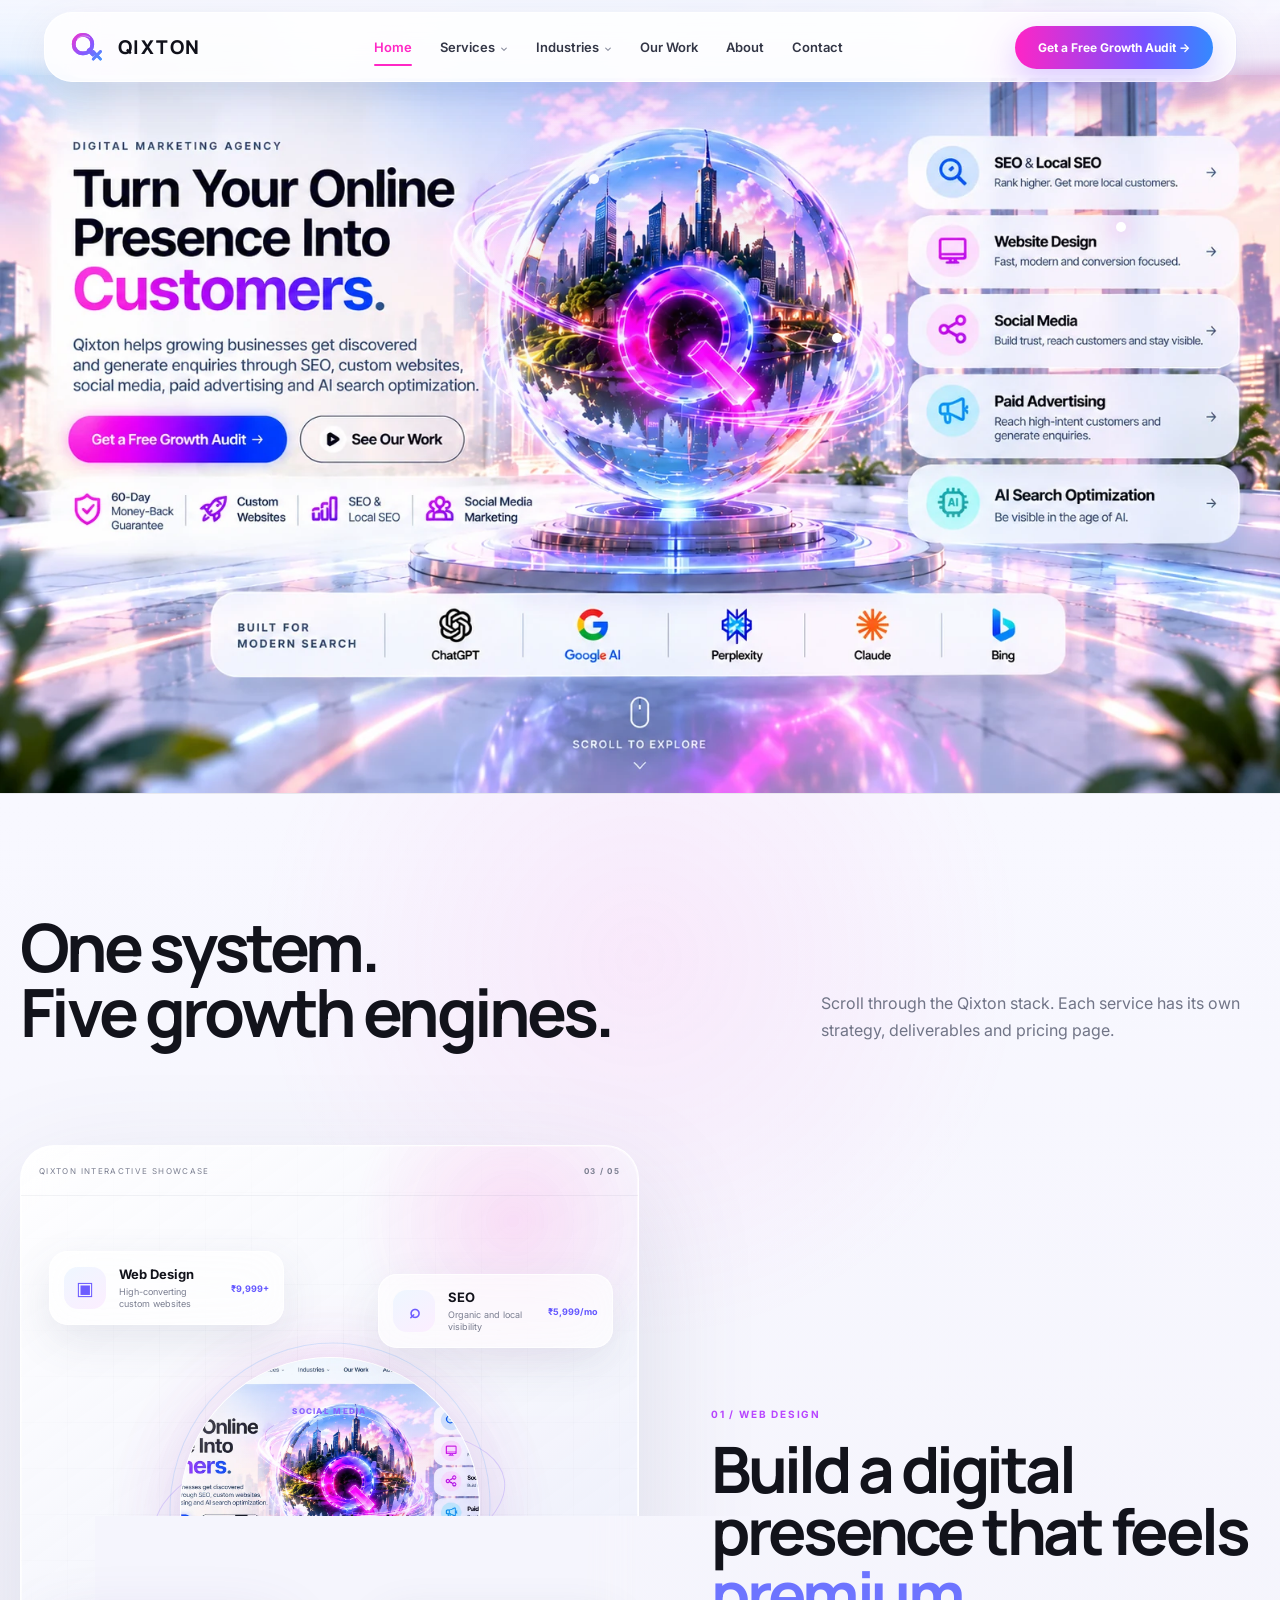
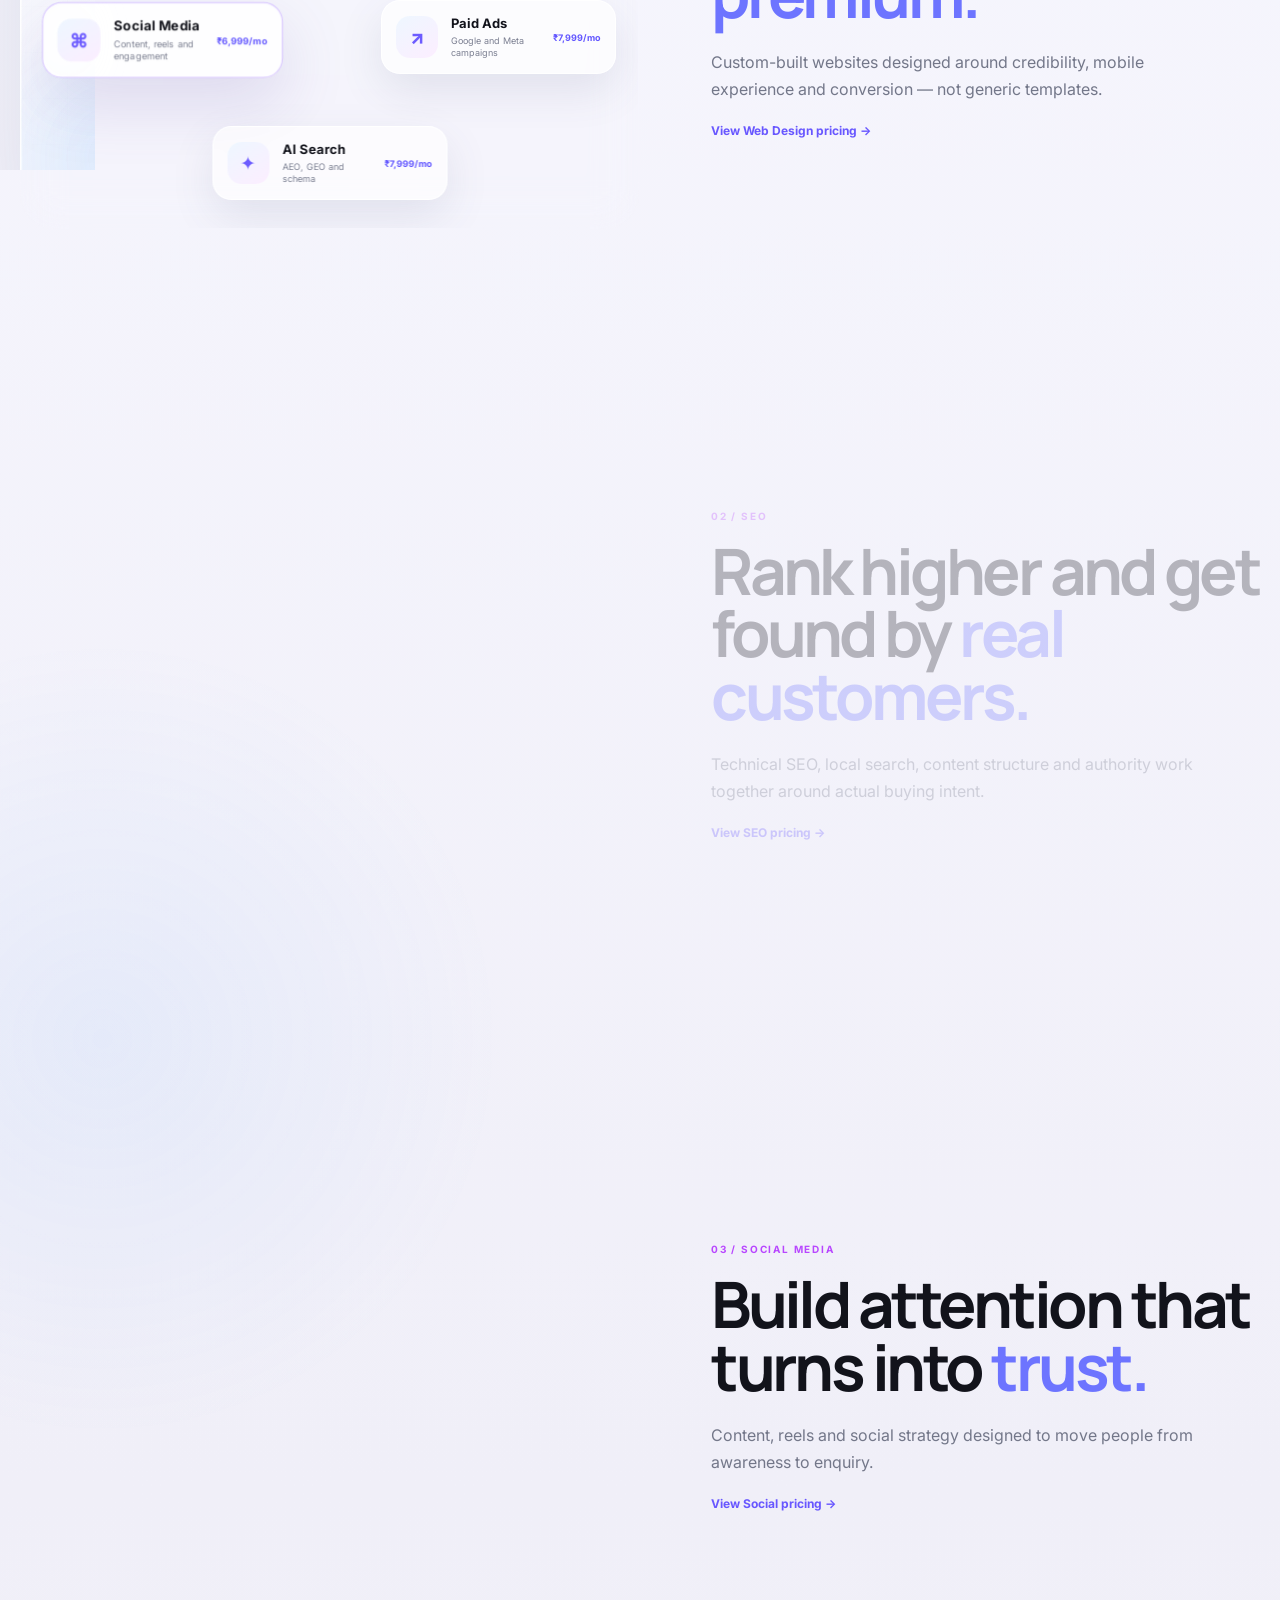
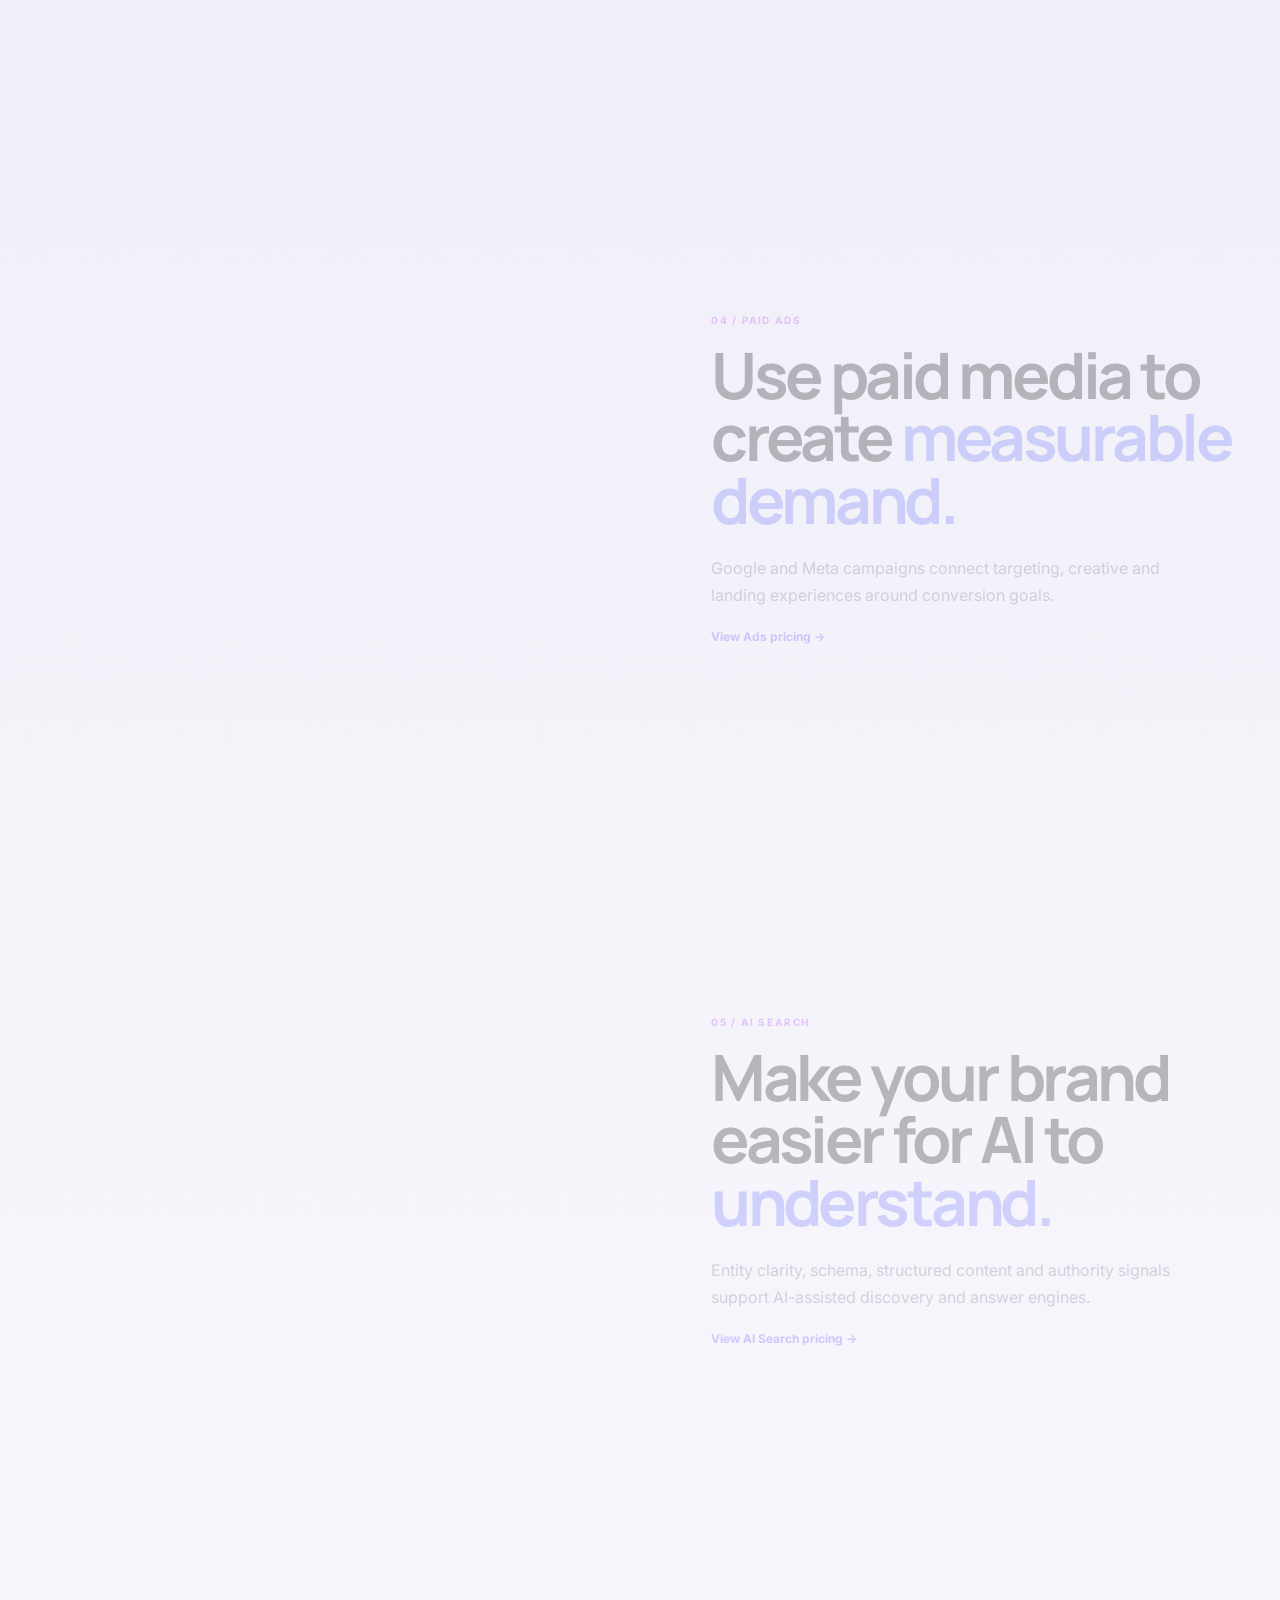
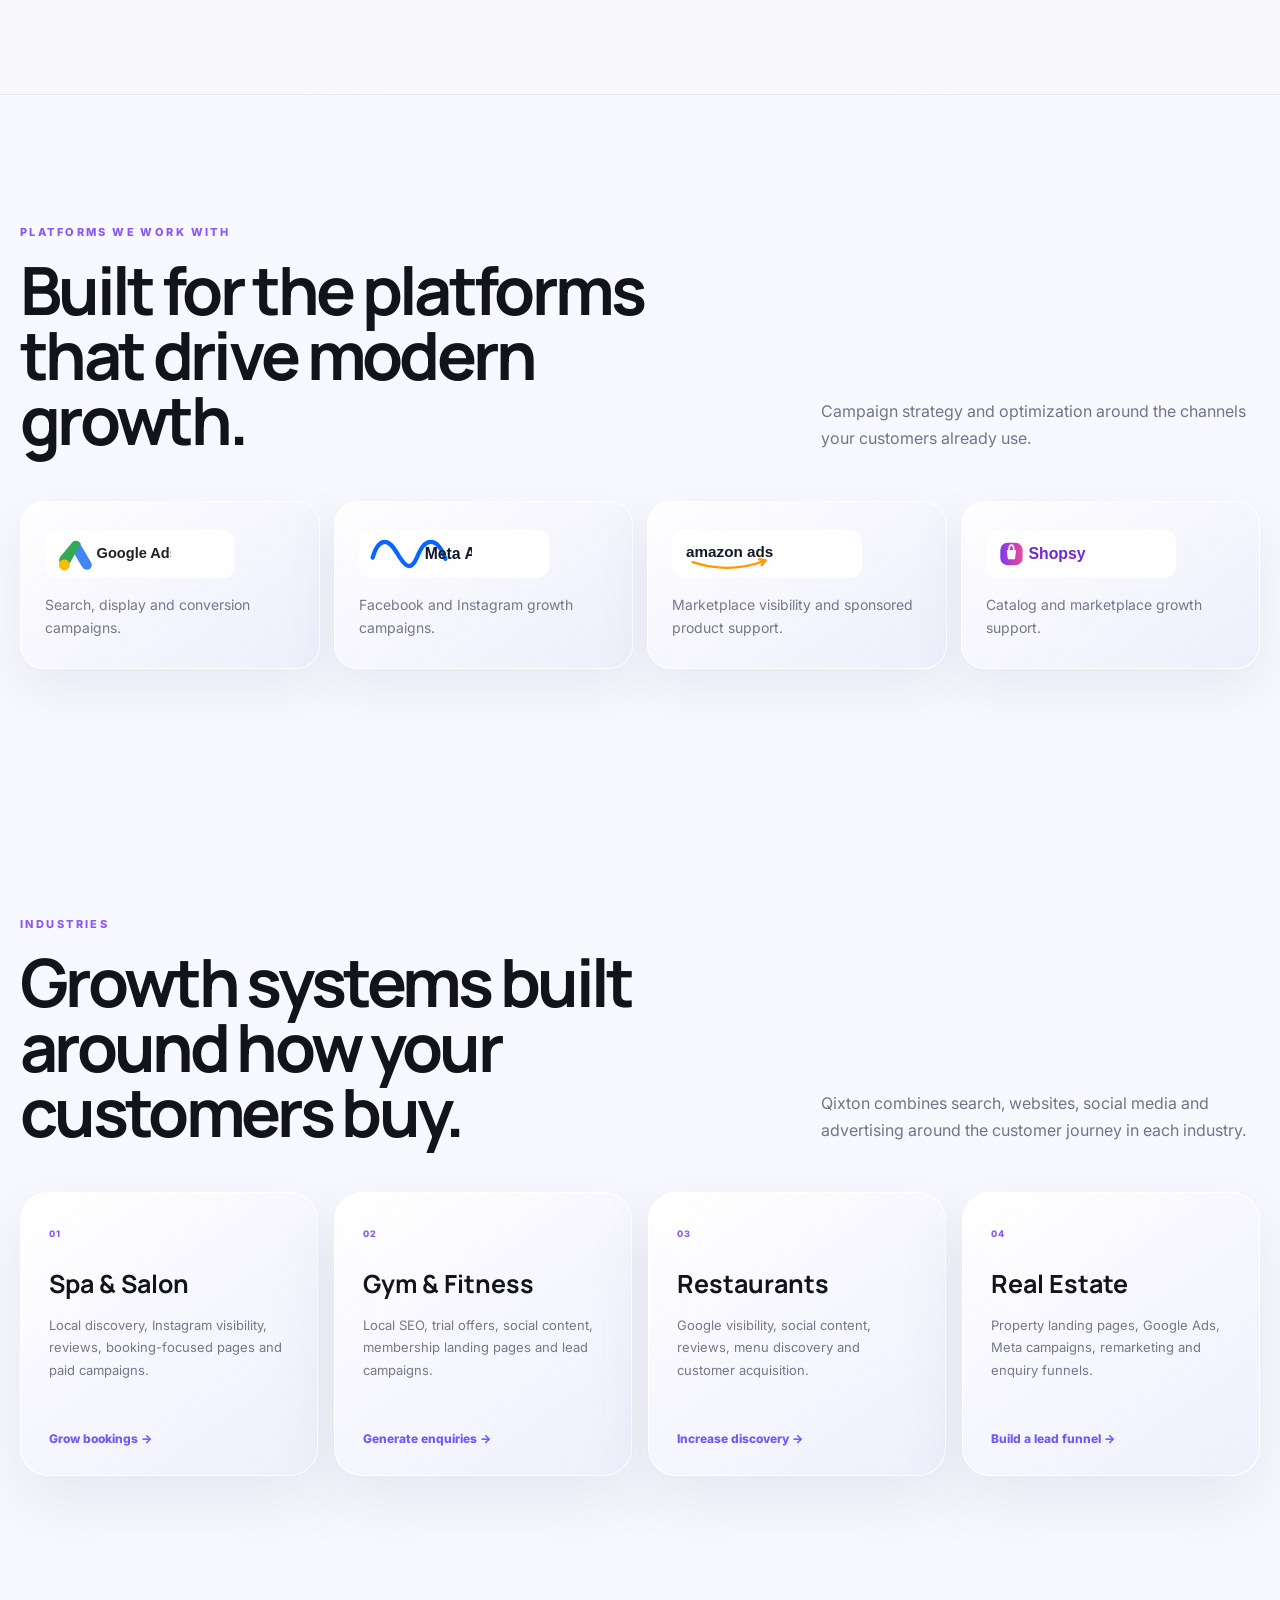
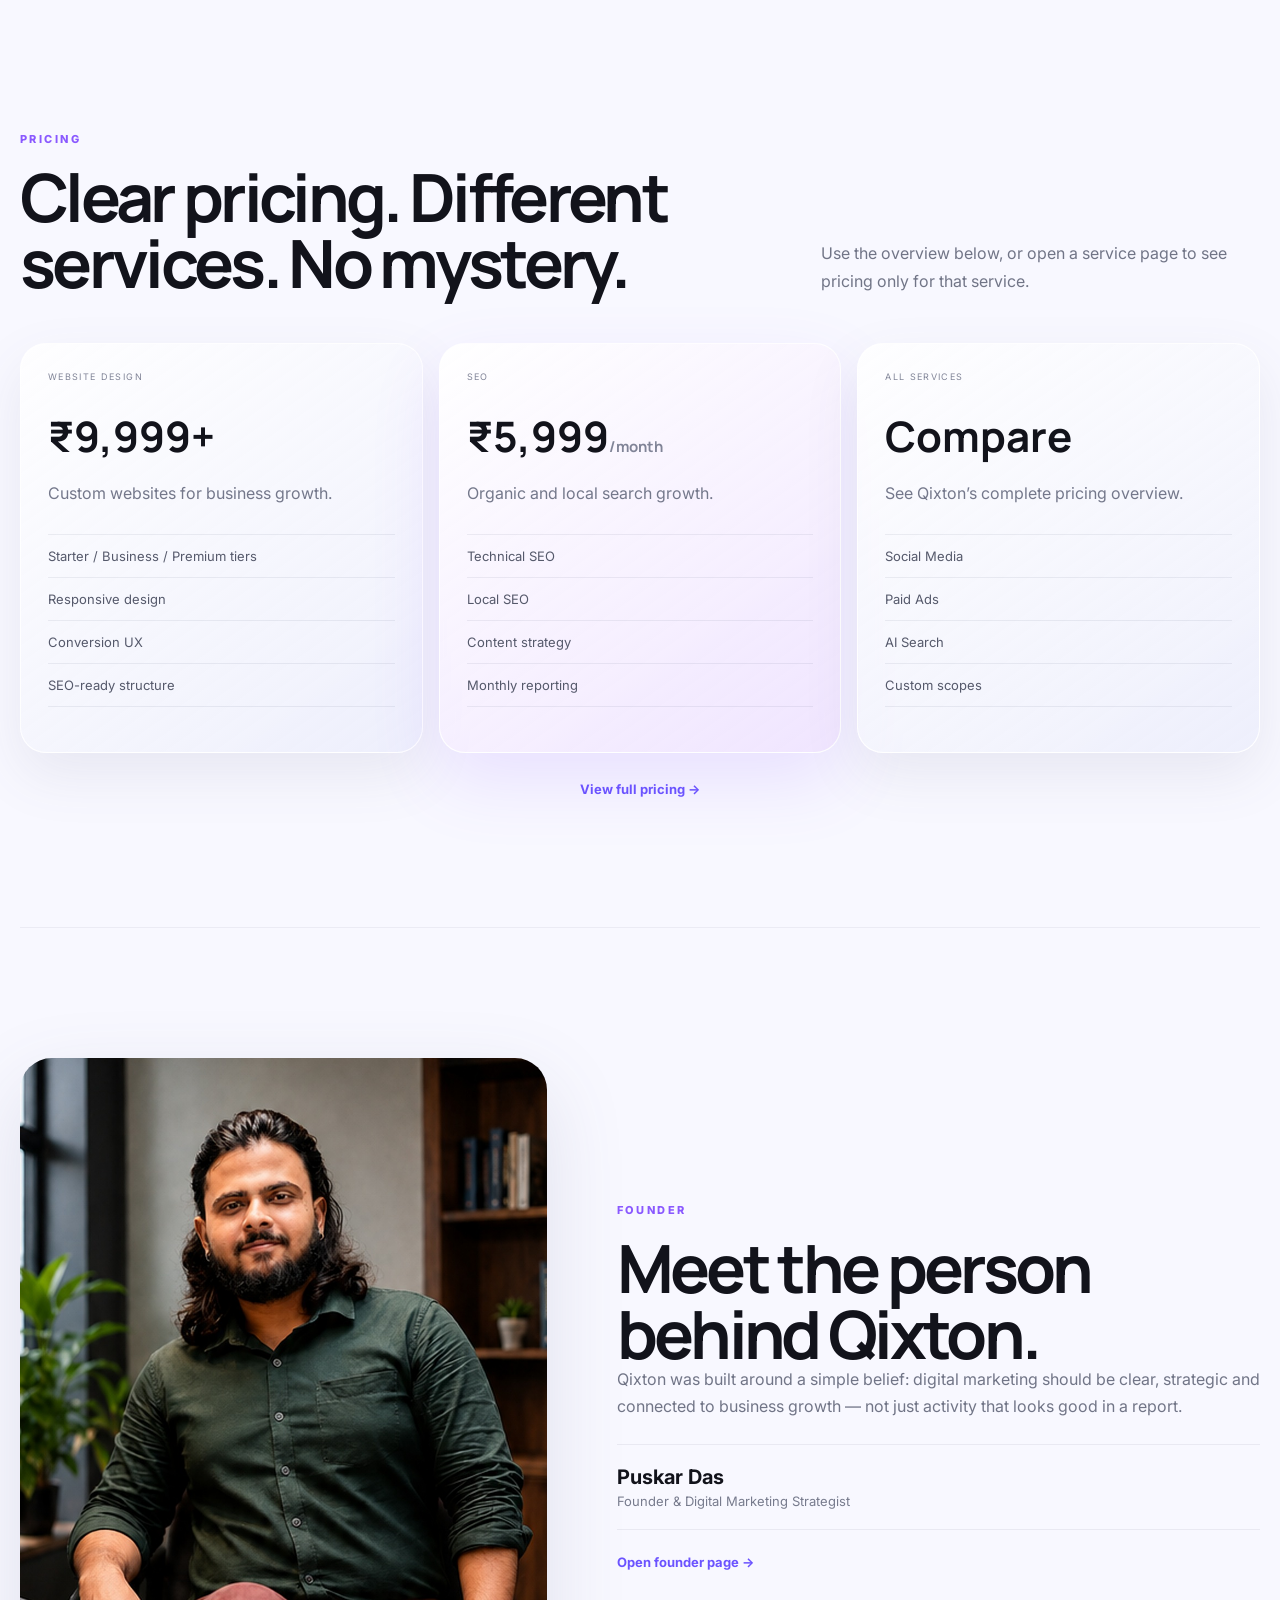
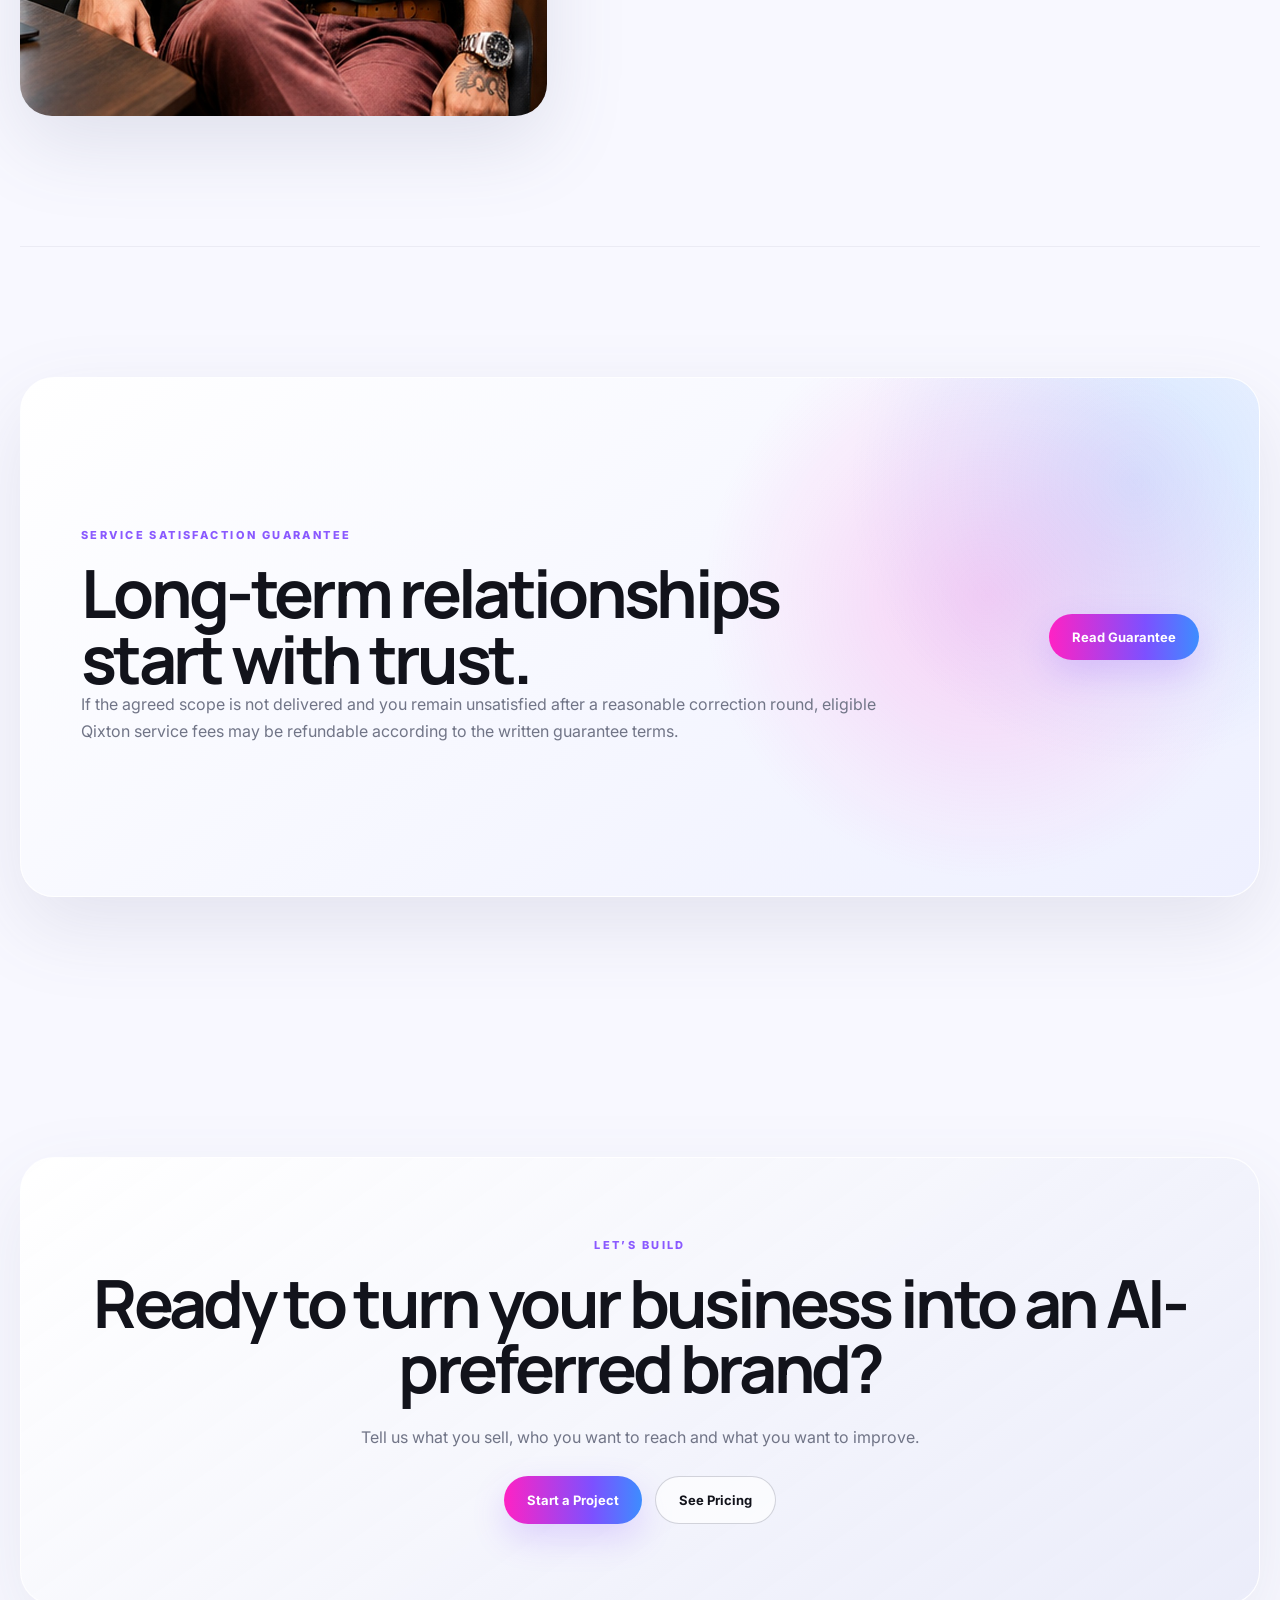
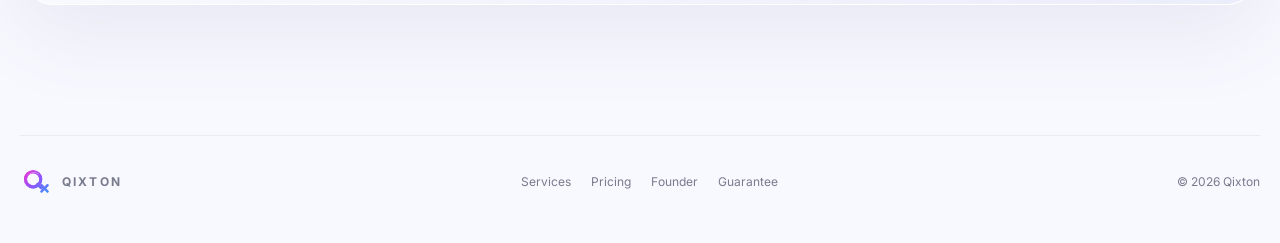
==== commit 93411fa7: "Add files via upload" ====
--- a/index.html
+++ b/index.html
@@ -1,12 +1,12 @@
 <!DOCTYPE html>
 
-<html data-theme="light" lang="en">
+<html lang="en">
 <head>
 <meta charset="utf-8"/>
 <meta content="width=device-width, initial-scale=1" name="viewport"/>
-<meta content="Qixton — custom websites, SEO, social media, paid ads and AI search optimization." name="description"/>
-<title>Qixton — AI-Preferred Digital Growth</title>
-<link href="favicon.png" rel="icon" type="image/svg+xml"/>
+<meta content="Qixton helps growing businesses generate enquiries through SEO, custom websites, social media, paid advertising and AI search optimization." name="description"/>
+<title>Digital Marketing Agency for Growing Businesses | Qixton</title>
+<link href="favicon.svg" rel="icon" type="image/svg+xml"/>
 <link href="apple-touch-icon.png" rel="apple-touch-icon"/>
 <meta content="#f8f7ff" name="theme-color"/>
 <link href="https://fonts.googleapis.com" rel="preconnect"/>
@@ -18,58 +18,54 @@
 <div aria-hidden="true" class="cursor-glow"></div>
 <header class="site-nav" id="siteNav">
 <div class="shell nav-row-v2">
-<a class="nav-brand-v2" href="#top"><img alt="Qixton" src="qixton-logo-full.png"/><span></span></a>
+<a class="nav-brand-v2" href="#top"><img alt="Qixton" src="qx-mark.svg"/><span>QIXTON</span></a>
 <button aria-label="Open menu" class="nav-mobile-btn" id="navMobileBtn">☰</button>
-<nav class="nav-menu-v2" id="navMenuV2">
-<a class="active-nav" href="#top">Home</a>
+<nav aria-label="Primary navigation" class="nav-menu-v2" id="navMenuV2">
+<a class="active" href="#top">Home</a>
 <div class="nav-dropdown">
 <button class="dropdown-toggle">Services <span>⌄</span></button>
 <div class="dropdown-menu">
-<a href="web-design.html"><b>Web Design</b><span>Websites &amp; conversion UX</span></a>
-<a href="seo.html"><b>SEO</b><span>Organic &amp; local search</span></a>
-<a href="social-media.html"><b>Social Media</b><span>Content, reels &amp; community</span></a>
-<a href="paid-ads.html"><b>Paid Ads</b><span>Google &amp; Meta campaigns</span></a>
-<a href="ai-search.html"><b>AI Search</b><span>AEO, GEO &amp; schema</span></a>
+<a href="seo.html"><b>SEO &amp; Local SEO</b><span>Organic and local visibility</span></a>
+<a href="web-design.html"><b>Website Design</b><span>Fast, modern, conversion-focused sites</span></a>
+<a href="social-media.html"><b>Social Media</b><span>Content, reels and brand growth</span></a>
+<a href="paid-ads.html"><b>Paid Advertising</b><span>Google and Meta campaigns</span></a>
+<a href="ai-search.html"><b>AI Search Optimization</b><span>AEO, GEO and structured content</span></a>
+<a href="pricing.html"><b>Pricing</b><span>Compare Qixton packages</span></a>
 </div>
 </div>
 <div class="nav-dropdown">
-<button class="dropdown-toggle">Pricing <span>⌄</span></button>
-<div class="dropdown-menu pricing-drop">
-<a href="pricing.html"><b>All Pricing</b><span>Compare Qixton packages</span></a>
-<a href="web-design.html#pricing"><b>Website Pricing</b><span>From ₹9,999</span></a>
-<a href="seo.html#pricing"><b>SEO Pricing</b><span>From ₹5,999/mo</span></a>
-<a href="social-media.html#pricing"><b>Social Pricing</b><span>From ₹6,999/mo</span></a>
-<a href="paid-ads.html#pricing"><b>Ads Pricing</b><span>From ₹5,999/mo</span></a>
-<a href="ai-search.html#pricing"><b>AI Search Pricing</b><span>From ₹5,999/mo</span></a>
+<button class="dropdown-toggle">Industries <span>⌄</span></button>
+<div class="dropdown-menu">
+<a href="#industries"><b>Spa &amp; Salon</b><span>Bookings, local SEO and social growth</span></a>
+<a href="#industries"><b>Gym &amp; Fitness</b><span>Membership and lead-generation systems</span></a>
+<a href="#industries"><b>Restaurants</b><span>Local visibility and customer acquisition</span></a>
+<a href="#industries"><b>Real Estate</b><span>Property enquiry and lead funnels</span></a>
 </div>
 </div>
-<a href="founder.html">Founder</a>
-<a href="guarantee.html">Guarantee</a>
+<a href="#our-work">Our Work</a>
+<a href="#about">About</a>
 <a href="#contact">Contact</a>
 </nav>
 <div class="nav-actions-v2">
-<button aria-label="Switch theme" class="theme-toggle" id="themeToggle">
-<span class="sun">☀</span><span class="moon">☾</span>
-</button>
-<a class="nav-get-started" href="#contact">Get Started →</a>
+<a class="nav-get-started" href="#contact">Get a Free Growth Audit →</a>
 </div>
 </div>
 </header>
 <main id="top">
 <section aria-label="Qixton homepage hero" class="hero-exact">
-<img alt="Qixton futuristic white glass digital agency homepage" class="hero-reference" id="heroReference" src="hero-reference.png"/>
+<img alt="Qixton digital marketing agency hero with SEO, website design, social media, paid advertising and AI search services" class="hero-reference" id="heroReference" src="hero-reference.webp"/>
 <div class="hero-shine shine-a"></div>
 <div class="hero-shine shine-b"></div>
 <div class="hero-particle hp1"></div><div class="hero-particle hp2"></div><div class="hero-particle hp3"></div>
 <!-- Clickable hero service cards -->
-<a aria-label="Get started" class="hotspot hs-getstarted" href="#contact"></a>
-<a aria-label="Get started today" class="hotspot hs-herocta" href="#contact"></a>
-<a aria-label="See our work" class="hotspot hs-work" href="#services"></a>
-<a aria-label="Web design pricing" class="hotspot hs-web" href="web-design.html"></a>
-<a aria-label="SEO pricing" class="hotspot hs-seo" href="seo.html"></a>
-<a aria-label="Social media pricing" class="hotspot hs-social" href="social-media.html"></a>
-<a aria-label="Paid ads pricing" class="hotspot hs-ads" href="paid-ads.html"></a>
-<a aria-label="AI search pricing" class="hotspot hs-ai" href="ai-search.html"></a>
+<a aria-label="Get a free growth audit" class="hotspot hs-getstarted" href="#contact"></a>
+<a aria-label="Get a free growth audit" class="hotspot hs-herocta" href="#contact"></a>
+<a aria-label="See our work" class="hotspot hs-work" href="#our-work"></a>
+<a aria-label="SEO and local SEO services" class="hotspot hs-web" href="seo.html"></a>
+<a aria-label="Website design services" class="hotspot hs-seo" href="web-design.html"></a>
+<a aria-label="Social media marketing" class="hotspot hs-social" href="social-media.html"></a>
+<a aria-label="Paid advertising" class="hotspot hs-ads" href="paid-ads.html"></a>
+<a aria-label="AI search optimization" class="hotspot hs-ai" href="ai-search.html"></a>
 </section>
 <section class="story-light story-v2" id="services">
 <div class="shell section-heading services-title">
@@ -85,7 +81,7 @@
 <div class="showcase-ring r1"></div>
 <div class="showcase-ring r2"></div>
 <div class="showcase-orb">
-<img alt="" src="hero-reference.png"/>
+<img alt="" src="hero-reference.webp"/>
 </div>
 <div class="pedestal"></div>
 </div>
@@ -121,17 +117,26 @@
 </div>
 </div>
 </section>
-<section class="platforms-light shell">
+<section class="platforms-light shell" id="our-work">
 <div class="section-kicker">PLATFORMS WE WORK WITH</div>
 <div class="section-heading"><h2>Built for the platforms that drive modern growth.</h2><p>Campaign strategy and optimization around the channels your customers already use.</p></div>
 <div class="platform-grid platform-grid-logo">
-<article><img alt="Google Ads" src="google-logo.png"/><span>Search, display and conversion campaigns.</span></article>
-<article><img alt="Meta Ads" src="meta-logo.png"/><span>Facebook and Instagram growth campaigns.</span></article>
+<article><img alt="Google Ads" src="google-ads-logo.svg"/><span>Search, display and conversion campaigns.</span></article>
+<article><img alt="Meta Ads" src="meta-logo.svg"/><span>Facebook and Instagram growth campaigns.</span></article>
 <article><img alt="Amazon Ads" src="amazon-ads-logo.svg"/><span>Marketplace visibility and sponsored product support.</span></article>
 <article><img alt="Shopsy" src="shopsy-logo.svg"/><span>Catalog and marketplace growth support.</span></article>
 </div>
 </section>
-<section class="pricing-light shell" id="pricing">
+<section class="industries-light shell" id="industries">
+<div class="section-kicker">INDUSTRIES</div>
+<div class="section-heading"><h2>Growth systems built around how your customers buy.</h2><p>Qixton combines search, websites, social media and advertising around the customer journey in each industry.</p></div>
+<div class="industry-grid">
+<article><span>01</span><h3>Spa &amp; Salon</h3><p>Local discovery, Instagram visibility, reviews, booking-focused pages and paid campaigns.</p><a href="#contact">Grow bookings →</a></article>
+<article><span>02</span><h3>Gym &amp; Fitness</h3><p>Local SEO, trial offers, social content, membership landing pages and lead campaigns.</p><a href="#contact">Generate enquiries →</a></article>
+<article><span>03</span><h3>Restaurants</h3><p>Google visibility, social content, reviews, menu discovery and customer acquisition.</p><a href="#contact">Increase discovery →</a></article>
+<article><span>04</span><h3>Real Estate</h3><p>Property landing pages, Google Ads, Meta campaigns, remarketing and enquiry funnels.</p><a href="#contact">Build a lead funnel →</a></article>
+</div>
+</section><section class="pricing-light shell" id="pricing">
 <div class="section-kicker">PRICING</div>
 <div class="section-heading"><h2>Clear pricing. Different services. No mystery.</h2><p>Use the overview below, or open a service page to see pricing only for that service.</p></div>
 <div class="pricing-grid">
@@ -141,7 +146,7 @@
 </div>
 <a class="page-link" href="pricing.html">View full pricing →</a>
 </section>
-<section class="founder-light shell">
+<section class="founder-light shell" id="about">
 <div class="founder-photo"><img alt="Puskar Das, Founder of Qixton" src="founder-puskar.jpg"/></div>
 <div class="founder-copy"><div class="section-kicker">FOUNDER</div><h2>Meet the person behind Qixton.</h2><p>Qixton was built around a simple belief: digital marketing should be clear, strategic and connected to business growth — not just activity that looks good in a report.</p><div class="founder-sign"><b>Puskar Das</b><span>Founder &amp; Digital Marketing Strategist</span></div><a class="page-link left" href="founder.html">Open founder page →</a></div>
 </section>
@@ -152,7 +157,7 @@
 <div class="contact-card"><div class="section-kicker">LET’S BUILD</div><h2>Ready to turn your business into an AI-preferred brand?</h2><p>Tell us what you sell, who you want to reach and what you want to improve.</p><div class="contact-actions"><a class="gradient-btn" href="contact-form.html">Start a Project</a><a class="outline-btn" href="pricing.html">See Pricing</a></div></div>
 </section>
 </main>
-<footer class="footer-light shell"><div class="footer-brand"><img alt="Qixton" src="qixton-logo-full.png"/><b></b></div><div><a href="#services">Services</a><a href="pricing.html">Pricing</a><a href="founder.html">Founder</a><a href="guarantee.html">Guarantee</a></div><span>© <span id="year"></span> Qixton</span></footer>
+<footer class="footer-light shell"><div class="footer-brand"><img alt="" src="qx-mark.svg"/><b>QIXTON</b></div><div><a href="#services">Services</a><a href="pricing.html">Pricing</a><a href="founder.html">Founder</a><a href="guarantee.html">Guarantee</a></div><span>© <span id="year"></span> Qixton</span></footer>
 <script src="script.js"></script>
 </body>
 </html>
--- a/style.css
+++ b/style.css
@@ -473,569 +473,85 @@
 html[data-theme="dark"] .site-nav{background:transparent!important;border-bottom-color:transparent!important}
 html[data-theme="dark"] .site-nav.scrolled{background:rgba(8,7,14,.07)!important;border-bottom-color:rgba(255,255,255,.06)!important}
 
-/* ===== Final polish fixes ===== */
-
-/* Truly transparent nav */
+/* ===== QIXTON FINAL LIGHT DESIGN ===== */
+html{color-scheme:light}
+body{background:#f8f8ff;color:#12131b}
+.theme-toggle{display:none!important}
+
+/* Floating glass navigation matching the approved light reference */
 .site-nav,
-.site-nav.scrolled,
-html[data-theme="dark"] .site-nav,
-html[data-theme="dark"] .site-nav.scrolled{
-  background: transparent !important;
-  border-bottom-color: rgba(255,255,255,.14) !important;
-  box-shadow: none !important;
-  backdrop-filter: none !important;
-  -webkit-backdrop-filter: none !important;
-}
-.nav-row-v2{
-  background: transparent !important;
-}
-.hero-exact{
-  margin-top: -76px;
-  padding-top: 76px;
-}
+.site-nav.scrolled{
+  top:12px!important;
+  left:3.4%!important;
+  right:3.4%!important;
+  bottom:auto!important;
+  width:auto!important;
+  padding:0!important;
+  border-radius:28px!important;
+  background:rgba(255,255,255,.82)!important;
+  border:1px solid rgba(255,255,255,.92)!important;
+  box-shadow:0 14px 42px rgba(89,93,135,.12)!important;
+  backdrop-filter:blur(24px) saturate(1.18)!important;
+  -webkit-backdrop-filter:blur(24px) saturate(1.18)!important;
+}
+.site-nav .shell{width:100%!important;max-width:none!important;padding:0 22px!important}
+.nav-row-v2{min-height:68px!important;gap:26px!important}
+.nav-brand-v2{gap:12px!important;font-family:Manrope,Inter,sans-serif;font-size:19px!important;letter-spacing:.08em!important;color:#10111a!important}
+.nav-brand-v2 img{width:39px!important;height:39px!important}
+.nav-menu-v2{gap:28px!important;font-size:13px!important;font-weight:600!important;color:#333646!important}
+.nav-menu-v2>a,.dropdown-toggle{position:relative;padding:23px 0!important}
+.nav-menu-v2>a.active{color:#ff27c5!important}
+.nav-menu-v2>a.active::after{content:"";position:absolute;left:0;right:0;bottom:12px;height:2px;border-radius:2px;background:#ff27c5}
+.nav-get-started{padding:14px 23px!important;font-size:12px!important;white-space:nowrap;box-shadow:0 12px 28px rgba(112,75,255,.22)!important}
+.dropdown-menu{top:58px!important}
+
+/* The hero artwork is the approved final light composition. */
+.hero-exact{background:#f6f7ff!important;aspect-ratio:1594/987!important;min-height:0!important}
+.hero-reference{object-fit:cover!important;object-position:center top!important;filter:none!important}
 .hero-exact::before{
-  background: transparent !important;
-  backdrop-filter: none !important;
-  -webkit-backdrop-filter: none !important;
-}
-
-/* Make the service option cards more transparent/glassy */
-.stage-service-card{
-  background: rgba(255,255,255,.28) !important;
-  border: 1px solid rgba(255,255,255,.55) !important;
-  backdrop-filter: blur(18px) saturate(1.1) !important;
-  -webkit-backdrop-filter: blur(18px) saturate(1.1) !important;
-  box-shadow: 0 18px 40px rgba(87,91,124,.10) !important;
-}
-.stage-service-card:hover,
-.stage-service-card.active{
-  background: rgba(255,255,255,.36) !important;
-  border-color: rgba(255,255,255,.76) !important;
-}
-html[data-theme="dark"] .stage-service-card{
-  background: rgba(18,15,29,.34) !important;
-  border-color: rgba(255,255,255,.16) !important;
-}
-html[data-theme="dark"] .stage-service-card:hover,
-html[data-theme="dark"] .stage-service-card.active{
-  background: rgba(24,21,37,.48) !important;
-  border-color: rgba(255,255,255,.22) !important;
-}
-
-/* Founder image smaller and more professional */
-.founder-hero-light,
-.founder-tease{
-  align-items: center !important;
-}
-.founder-hero-light > div:first-child,
-.founder-photo{
-  display:flex;
-  justify-content:center;
-}
-.founder-hero-light img,
-.founder-photo img{
-  width: min(100%, 430px) !important;
-  max-height: 540px !important;
-  object-fit: cover !important;
-  margin: 0 auto !important;
-  border-radius: 28px !important;
-  box-shadow: 0 22px 65px rgba(88,92,128,.14);
+  height:9.5%!important;
+  background:linear-gradient(180deg,rgba(247,248,255,.95),rgba(247,248,255,.76) 76%,rgba(247,248,255,.12))!important;
+  backdrop-filter:blur(18px) saturate(1.08)!important;
+  -webkit-backdrop-filter:blur(18px) saturate(1.08)!important;
+}
+
+/* Match hotspot order in the final approved hero: SEO, Website, Social, Ads, AI. */
+.hs-web{right:3.8%!important;top:16.4%!important;width:25.3%!important;height:9.1%!important}
+.hs-seo{right:3.8%!important;top:26.2%!important;width:25.3%!important;height:9.1%!important}
+.hs-social{right:3.8%!important;top:36.1%!important;width:25.3%!important;height:9.1%!important}
+.hs-ads{right:3.8%!important;top:46.0%!important;width:25.3%!important;height:9.1%!important}
+.hs-ai{right:3.8%!important;top:55.9%!important;width:25.3%!important;height:9.1%!important}
+.hs-getstarted{right:4.1%!important;top:2.2%!important;width:18%!important;height:5.5%!important}
+.hs-herocta{left:5.1%!important;top:51.1%!important;width:17.6%!important;height:6.3%!important}
+.hs-work{left:23.3%!important;top:51.1%!important;width:12.8%!important;height:6.3%!important}
+
+/* Industry section introduced for the new navigation */
+.industries-light{padding:118px 0 126px}
+.industry-grid{display:grid;grid-template-columns:repeat(4,1fr);gap:16px;margin-top:42px}
+.industry-grid article{min-height:280px;padding:28px;border-radius:28px;background:linear-gradient(145deg,rgba(255,255,255,.92),rgba(235,237,251,.78));border:1px solid rgba(255,255,255,.96);box-shadow:0 24px 65px rgba(91,95,132,.11);transition:transform .25s ease,box-shadow .25s ease}
+.industry-grid article:hover{transform:translateY(-7px);box-shadow:0 32px 78px rgba(103,87,165,.16)}
+.industry-grid article>span{font-size:9px;font-weight:800;letter-spacing:.16em;color:#845bff}
+.industry-grid h3{font-family:Manrope,Inter,sans-serif;font-size:25px;margin:25px 0 12px}
+.industry-grid p{font-size:13px;line-height:1.7;color:#74788a;min-height:88px}
+.industry-grid a{display:inline-block;margin-top:16px;font-size:12px;font-weight:800;color:#7359ff}
+
+/* Keep all page variants permanently light. */
+html[data-theme="dark"] body{background:#f8f8ff!important;color:#12131b!important}
+
+@media(max-width:1100px){
+  .site-nav{left:16px!important;right:16px!important;top:10px!important}
+  .nav-row-v2{min-height:58px!important}
+  .nav-menu-v2{top:65px!important}
+  .industry-grid{grid-template-columns:repeat(2,1fr)}
 }
 @media(max-width:760px){
-  .founder-hero-light img,
-  .founder-photo img{
-    width:min(100%, 320px) !important;
-    max-height: 390px !important;
-  }
-}
-
-/* Platform logo area cleaner */
-.platform-grid-logo img{
-  background: transparent !important;
-  padding: 0 !important;
-  border-radius: 0 !important;
-  max-width: 180px;
-}
-
-/* Mobile nav logo proportions */
-@media(max-width:760px){
-  .nav-brand-v2 img{width:34px !important;height:34px !important}
-}
-
-/* Service cards in hero section (clickable hotspots visual alignment helper) */
-@media(max-width:760px){
-  .hero-exact{margin-top:-62px;padding-top:62px}
-}
-
-
-/* ===== APPLE-STYLE ULTRA GLASS NAVBAR ===== */
-.site-nav,
-.site-nav.scrolled,
-html[data-theme="dark"] .site-nav,
-html[data-theme="dark"] .site-nav.scrolled{
-  background: transparent !important;
-  border-bottom: 0 !important;
-  box-shadow: none !important;
-  backdrop-filter: none !important;
-  -webkit-backdrop-filter: none !important;
-}
-
-.nav-row-v2{
-  position: relative;
-  min-height: 68px;
-  padding: 8px 14px;
-  border-radius: 999px;
-  overflow: visible;
-  background: rgba(255,255,255,.08) !important;
-  border: 1px solid rgba(255,255,255,.34);
-  box-shadow:
-    0 18px 45px rgba(89,94,135,.12),
-    inset 0 1px 0 rgba(255,255,255,.58),
-    inset 0 -1px 0 rgba(255,255,255,.12);
-  backdrop-filter: blur(26px) saturate(1.35) !important;
-  -webkit-backdrop-filter: blur(26px) saturate(1.35) !important;
-}
-
-.nav-row-v2::before{
-  content:"";
-  position:absolute;
-  inset:0;
-  border-radius:inherit;
-  pointer-events:none;
-  background:
-    linear-gradient(180deg, rgba(255,255,255,.34), rgba(255,255,255,.08)),
-    radial-gradient(circle at 20% 18%, rgba(255,255,255,.32), transparent 30%),
-    radial-gradient(circle at 82% 80%, rgba(255,255,255,.12), transparent 30%);
-  opacity:.95;
-}
-
-.nav-row-v2::after{
-  content:"";
-  position:absolute;
-  left:22px;
-  right:22px;
-  top:-1px;
-  height:46%;
-  border-radius:999px 999px 220px 220px;
-  pointer-events:none;
-  background: linear-gradient(180deg, rgba(255,255,255,.48), rgba(255,255,255,0));
-  opacity:.58;
-}
-
-.nav-brand-v2,
-.nav-menu-v2,
-.nav-actions-v2{
-  position:relative;
-  z-index:2;
-}
-
-.nav-brand-v2{
-  padding: 0 10px 0 4px;
-}
-
-.nav-brand-v2 span{
-  letter-spacing:.16em;
-  font-weight:800;
-}
-
-.nav-menu-v2{
-  gap: 22px;
-  padding: 10px 18px;
-  border-radius: 999px;
-  background: rgba(255,255,255,.10);
-  border: 1px solid rgba(255,255,255,.18);
-  box-shadow: inset 0 1px 0 rgba(255,255,255,.25);
-}
-
-.nav-menu-v2 > a,
-.dropdown-toggle{
-  color:#303547;
-  font-weight:500;
-}
-
-.nav-menu-v2 > a:hover,
-.dropdown-toggle:hover{
-  color:#6f55ff;
-}
-
-.nav-actions-v2{
-  gap:12px;
-}
-
-.theme-toggle{
-  width:64px;
-  height:38px;
-  border-radius:999px;
-  background: rgba(255,255,255,.22) !important;
-  border:1px solid rgba(255,255,255,.38) !important;
-  box-shadow:
-    inset 0 1px 0 rgba(255,255,255,.46),
-    0 8px 24px rgba(94,98,140,.10);
-  backdrop-filter: blur(18px) saturate(1.2);
-  -webkit-backdrop-filter: blur(18px) saturate(1.2);
-}
-
-.nav-get-started{
-  min-height:42px;
-  padding: 11px 18px;
-  border-radius:999px;
-  box-shadow:
-    0 10px 26px rgba(127,79,255,.20),
-    inset 0 1px 0 rgba(255,255,255,.24);
-}
-
-.dropdown-menu{
-  margin-top:10px;
-  background: rgba(255,255,255,.76) !important;
-  border: 1px solid rgba(255,255,255,.72) !important;
-  box-shadow:
-    0 24px 70px rgba(84,88,122,.14),
-    inset 0 1px 0 rgba(255,255,255,.52) !important;
-  backdrop-filter: blur(24px) saturate(1.25) !important;
-  -webkit-backdrop-filter: blur(24px) saturate(1.25) !important;
-}
-
-.hero-exact{
-  margin-top:-92px !important;
-  padding-top:92px !important;
-}
-
-@media (max-width: 1000px){
-  .nav-row-v2{
-    min-height:60px;
-    padding:8px 12px;
-  }
-  .nav-menu-v2{
-    top:74px;
-    padding:14px;
-    border-radius:24px;
-    background: rgba(255,255,255,.78) !important;
-    border:1px solid rgba(255,255,255,.74) !important;
-    box-shadow:
-      0 24px 70px rgba(84,88,122,.14),
-      inset 0 1px 0 rgba(255,255,255,.52) !important;
-    backdrop-filter: blur(24px) saturate(1.25) !important;
-    -webkit-backdrop-filter: blur(24px) saturate(1.25) !important;
-  }
-}
-
-@media (max-width: 760px){
-  .site-nav{
-    top:10px;
-  }
-  .nav-row-v2{
-    min-height:56px;
-    padding:6px 10px;
-  }
-  .nav-menu-v2{
-    padding:12px;
-    border-radius:20px;
-  }
-  .nav-brand-v2{
-    gap:8px;
-  }
-  .nav-brand-v2 span{
-    display:block !important;
-    font-size:12px;
-  }
-  .nav-get-started{
-    display:none;
-  }
-  .theme-toggle{
-    width:58px;
-    height:34px;
-  }
-  .hero-exact{
-    margin-top:-78px !important;
-    padding-top:78px !important;
-  }
-}
-
-html[data-theme="dark"] .nav-row-v2{
-  background: rgba(12,11,19,.34) !important;
-  border: 1px solid rgba(255,255,255,.10);
-  box-shadow:
-    0 18px 45px rgba(0,0,0,.26),
-    inset 0 1px 0 rgba(255,255,255,.10),
-    inset 0 -1px 0 rgba(255,255,255,.04);
-}
-
-html[data-theme="dark"] .nav-row-v2::before{
-  background:
-    linear-gradient(180deg, rgba(255,255,255,.08), rgba(255,255,255,.02)),
-    radial-gradient(circle at 20% 18%, rgba(255,255,255,.10), transparent 28%),
-    radial-gradient(circle at 82% 80%, rgba(255,255,255,.04), transparent 30%);
-}
-
-html[data-theme="dark"] .nav-menu-v2{
-  background: rgba(255,255,255,.04);
-  border-color: rgba(255,255,255,.10);
-  box-shadow: inset 0 1px 0 rgba(255,255,255,.08);
-}
-
-html[data-theme="dark"] .nav-menu-v2 > a,
-html[data-theme="dark"] .dropdown-toggle,
-html[data-theme="dark"] .nav-brand-v2,
-html[data-theme="dark"] .nav-brand-v2 span{
-  color:#ede9f8;
-}
-
-html[data-theme="dark"] .theme-toggle{
-  background: rgba(255,255,255,.06) !important;
-  border-color: rgba(255,255,255,.12) !important;
-  box-shadow:
-    inset 0 1px 0 rgba(255,255,255,.08),
-    0 8px 24px rgba(0,0,0,.18);
-}
-
-html[data-theme="dark"] .dropdown-menu{
-  background: rgba(15,14,23,.76) !important;
-  border-color: rgba(255,255,255,.10) !important;
-  box-shadow:
-    0 24px 70px rgba(0,0,0,.32),
-    inset 0 1px 0 rgba(255,255,255,.08) !important;
-}
-
-
-
-/* ===== NAVBAR REFRESH TO MATCH REFERENCE ===== */
-.site-nav{
-  top:0 !important;
-  padding:0 !important;
-  z-index:120 !important;
-}
-.site-nav,
-.site-nav.scrolled,
-html[data-theme="dark"] .site-nav,
-html[data-theme="dark"] .site-nav.scrolled{
-  background: transparent !important;
-  border:0 !important;
-  box-shadow:none !important;
-  backdrop-filter:none !important;
-  -webkit-backdrop-filter:none !important;
-}
-
-.nav-row-v2{
-  width:100%;
-  max-width:none !important;
-  min-height:74px !important;
-  padding:14px 20px !important;
-  border-radius:0 0 42px 42px !important;
-  background:
-    linear-gradient(180deg, rgba(255,255,255,.34), rgba(255,255,255,.18)) !important;
-  border:1px solid rgba(255,255,255,.38) !important;
-  border-top:0 !important;
-  box-shadow:
-    inset 0 1px 0 rgba(255,255,255,.55),
-    0 12px 35px rgba(118,123,170,.08) !important;
-  backdrop-filter: blur(20px) saturate(1.15) !important;
-  -webkit-backdrop-filter: blur(20px) saturate(1.15) !important;
-}
-.nav-row-v2::before,
-.nav-row-v2::after{
-  display:none !important;
-}
-
-.nav-brand-v2{
-  gap:10px !important;
-  padding-left:0 !important;
-}
-.nav-brand-v2 img{
-  width:28px !important;
-  height:28px !important;
-}
-.nav-brand-v2 span{
-  color:#1c2131 !important;
-  font-size:12px !important;
-  letter-spacing:.28em !important;
-  font-weight:800 !important;
-}
-
-.nav-menu-v2{
-  background:transparent !important;
-  border:0 !important;
-  box-shadow:none !important;
-  padding:0 !important;
-  gap:30px !important;
-}
-.nav-menu-v2 > a,
-.dropdown-toggle{
-  position:relative;
-  padding:10px 0 !important;
-  color:#2e3447 !important;
-  font-size:12px !important;
-  font-weight:600 !important;
-}
-.nav-menu-v2 > a:hover,
-.dropdown-toggle:hover{
-  color:#ff35c7 !important;
-}
-.nav-menu-v2 > a.active-nav{
-  color:#ff35c7 !important;
-}
-.nav-menu-v2 > a.active-nav::after{
-  content:"";
-  position:absolute;
-  left:50%;
-  bottom:2px;
-  width:28px;
-  height:2px;
-  transform:translateX(-50%);
-  border-radius:999px;
-  background:linear-gradient(90deg,#ff2fc6,#ff5ce0);
-  box-shadow:0 0 12px rgba(255,61,198,.3);
-}
-
-.dropdown-toggle span{
-  color:#9aa0ae !important;
-  font-size:9px !important;
-}
-
-.theme-toggle{
-  width:62px !important;
-  height:36px !important;
-  border-radius:999px !important;
-  background:rgba(255,255,255,.52) !important;
-  border:1px solid rgba(255,255,255,.52) !important;
-  box-shadow: inset 0 1px 0 rgba(255,255,255,.52) !important;
-}
-.theme-toggle span{
-  font-size:13px !important;
-}
-
-.nav-get-started{
-  min-height:38px !important;
-  padding:10px 18px !important;
-  border-radius:999px !important;
-  font-size:12px !important;
-  font-weight:700 !important;
-  background:linear-gradient(90deg,#ff30c7,#7a5cff 62%,#3d9cff) !important;
-  box-shadow:0 10px 28px rgba(127,79,255,.22), inset 0 1px 0 rgba(255,255,255,.28) !important;
-}
-
-.dropdown-menu{
-  margin-top:14px !important;
-  border-radius:18px !important;
-  background:rgba(255,255,255,.82) !important;
-  border:1px solid rgba(255,255,255,.72) !important;
-  box-shadow:0 18px 55px rgba(90,94,128,.12) !important;
-  backdrop-filter: blur(18px) saturate(1.2) !important;
-  -webkit-backdrop-filter: blur(18px) saturate(1.2) !important;
-}
-
-.hero-exact{
-  margin-top:-74px !important;
-  padding-top:74px !important;
-}
-
-html[data-theme="dark"] .nav-row-v2{
-  background:linear-gradient(180deg, rgba(14,14,24,.42), rgba(14,14,24,.24)) !important;
-  border-color:rgba(255,255,255,.10) !important;
-  box-shadow:inset 0 1px 0 rgba(255,255,255,.08), 0 12px 35px rgba(0,0,0,.22) !important;
-}
-html[data-theme="dark"] .nav-brand-v2 span,
-html[data-theme="dark"] .nav-menu-v2 > a,
-html[data-theme="dark"] .dropdown-toggle{
-  color:#ece8f9 !important;
-}
-html[data-theme="dark"] .theme-toggle{
-  background:rgba(255,255,255,.07) !important;
-  border-color:rgba(255,255,255,.12) !important;
-}
-html[data-theme="dark"] .dropdown-menu{
-  background:rgba(15,14,24,.82) !important;
-  border-color:rgba(255,255,255,.10) !important;
-}
-
-@media (max-width: 1000px){
-  .nav-row-v2{
-    min-height:64px !important;
-    padding:12px 16px !important;
-    border-radius:0 0 28px 28px !important;
-  }
-  .nav-menu-v2{
-    top:70px !important;
-    left:14px !important;
-    right:14px !important;
-    padding:14px !important;
-    gap:4px !important;
-    background:rgba(255,255,255,.84) !important;
-    border:1px solid rgba(255,255,255,.72) !important;
-    box-shadow:0 18px 55px rgba(90,94,128,.12) !important;
-  }
-  html[data-theme="dark"] .nav-menu-v2{
-    background:rgba(15,14,24,.88) !important;
-    border-color:rgba(255,255,255,.10) !important;
-  }
-}
-
-@media (max-width: 760px){
-  .nav-row-v2{
-    min-height:58px !important;
-    padding:10px 12px !important;
-    border-radius:0 0 22px 22px !important;
-  }
-  .nav-brand-v2 img{
-    width:24px !important;
-    height:24px !important;
-  }
-  .nav-brand-v2 span{
-    font-size:11px !important;
-    letter-spacing:.24em !important;
-    display:block !important;
-  }
-  .theme-toggle{
-    width:56px !important;
-    height:32px !important;
-  }
-  .hero-exact{
-    margin-top:-58px !important;
-    padding-top:58px !important;
-  }
-}
-
-
-
-/* ===== Uploaded Qixton logo wordmark + Q favicon ===== */
-.nav-brand-v2{
-  gap: 0 !important;
-  padding-right: 10px !important;
-}
-.nav-brand-v2 img{
-  width: auto !important;
-  height: 30px !important;
-  max-width: 210px !important;
-  object-fit: contain !important;
-  border-radius: 0 !important;
-  box-shadow: none !important;
-}
-.nav-brand-v2 span{
-  display: none !important;
-}
-
-.inner-brand img,
-.footer-brand img{
-  width: auto !important;
-  height: 28px !important;
-  max-width: 190px !important;
-  object-fit: contain !important;
-  border-radius: 0 !important;
-  box-shadow: none !important;
-}
-.inner-brand span,
-.footer-brand span,
-.footer-brand b{
-  display: none !important;
-}
-
-@media (max-width: 760px){
-  .nav-brand-v2 img{
-    height: 24px !important;
-    max-width: 160px !important;
-  }
-  .inner-brand img,
-  .footer-brand img{
-    height: 22px !important;
-    max-width: 150px !important;
-  }
-}
+  .site-nav{left:10px!important;right:10px!important;border-radius:22px!important}
+  .site-nav .shell{padding:0 14px!important}
+  .nav-brand-v2 span{display:block!important;font-size:14px!important}
+  .nav-brand-v2 img{width:32px!important;height:32px!important}
+  .hero-exact{aspect-ratio:1594/987!important;min-height:0!important}
+  .hero-reference{object-fit:cover!important;object-position:center top!important}
+  .hero-exact::before{height:11%!important}
+  .industry-grid{grid-template-columns:1fr}
+  .industries-light{padding:88px 0}
+}
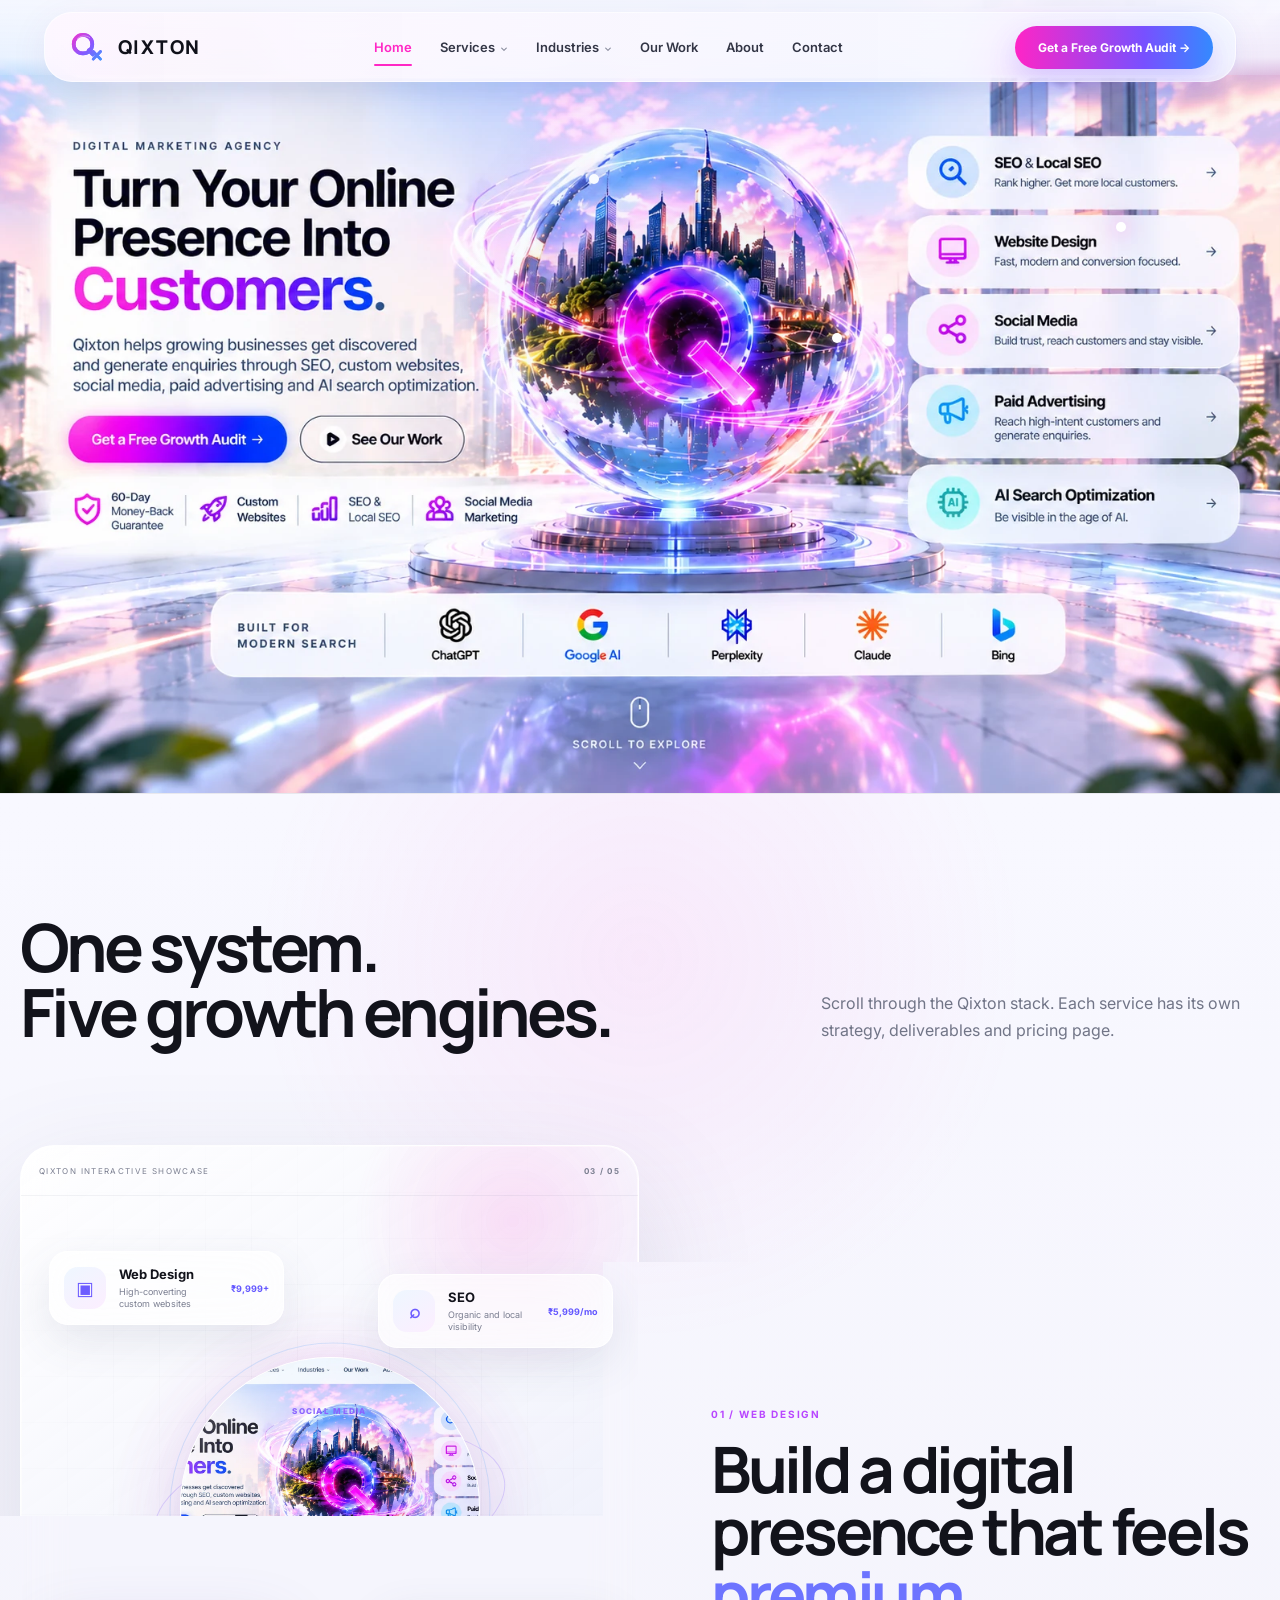
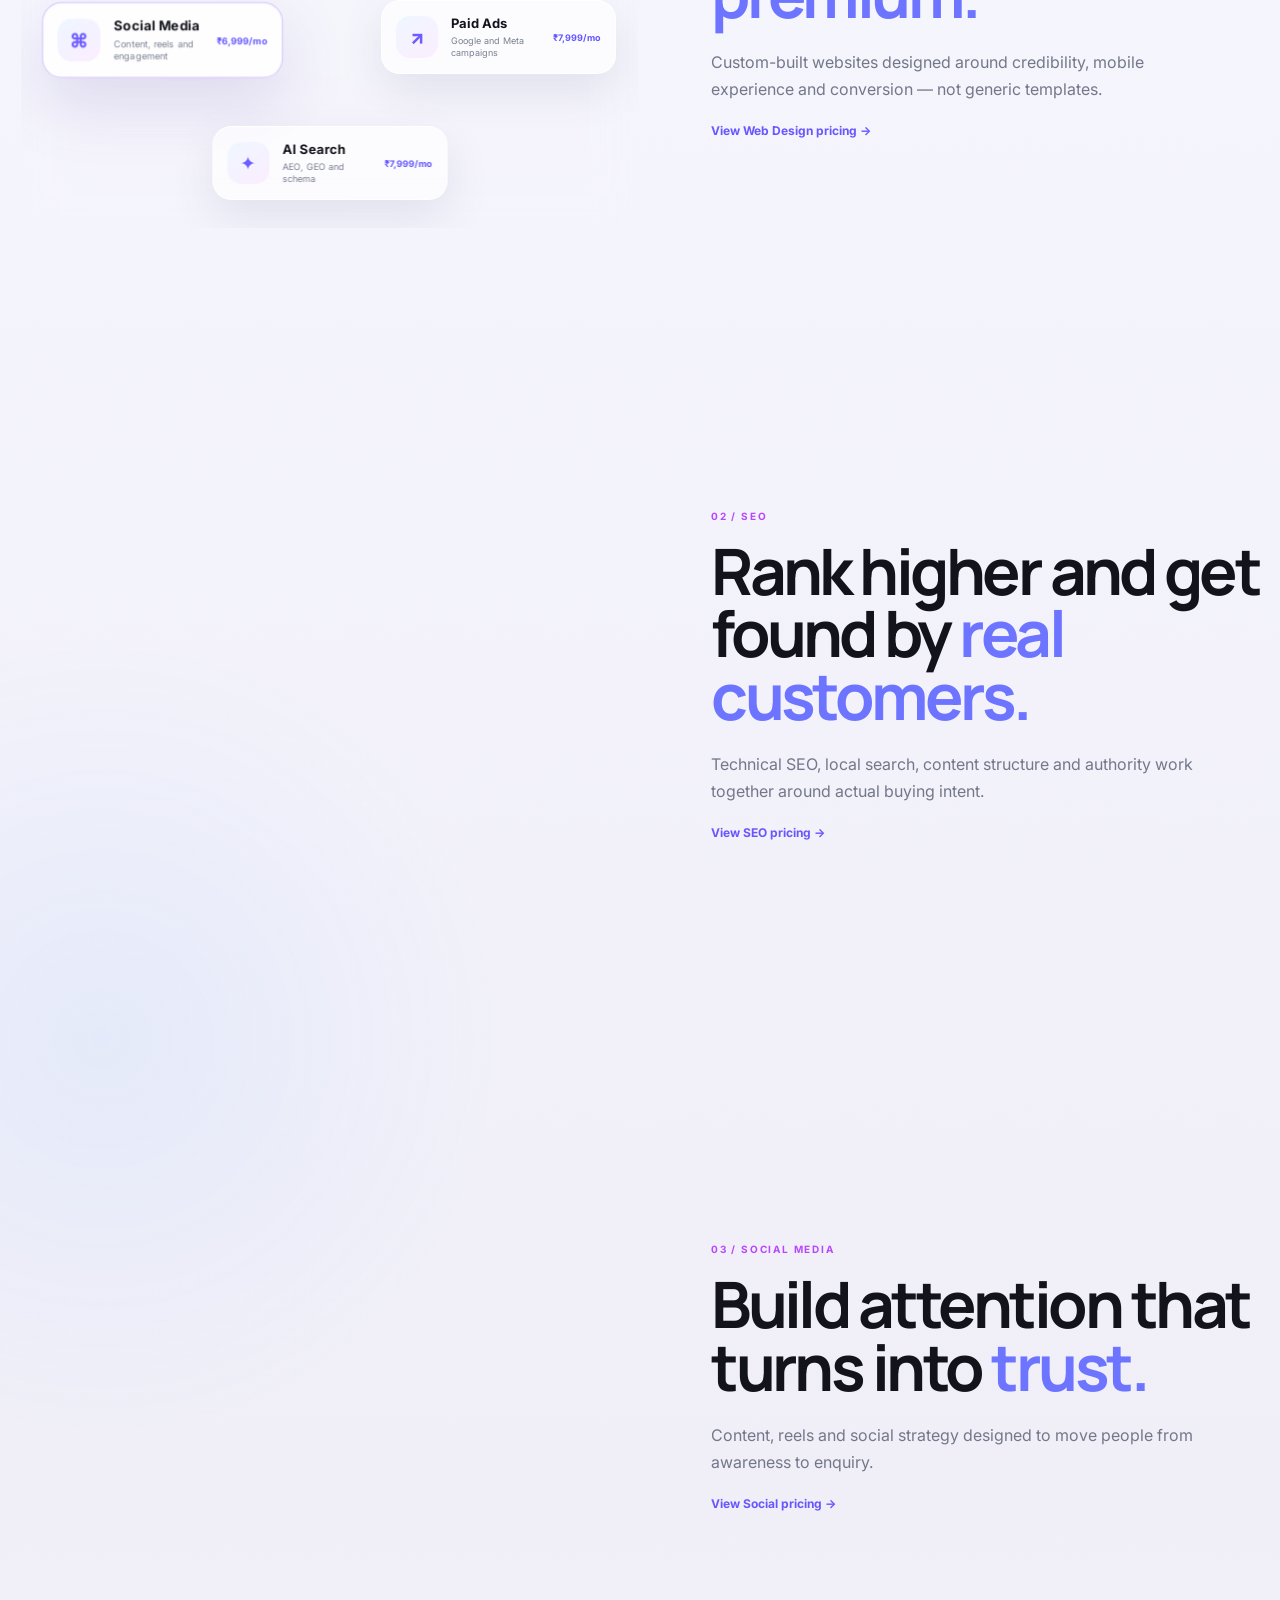
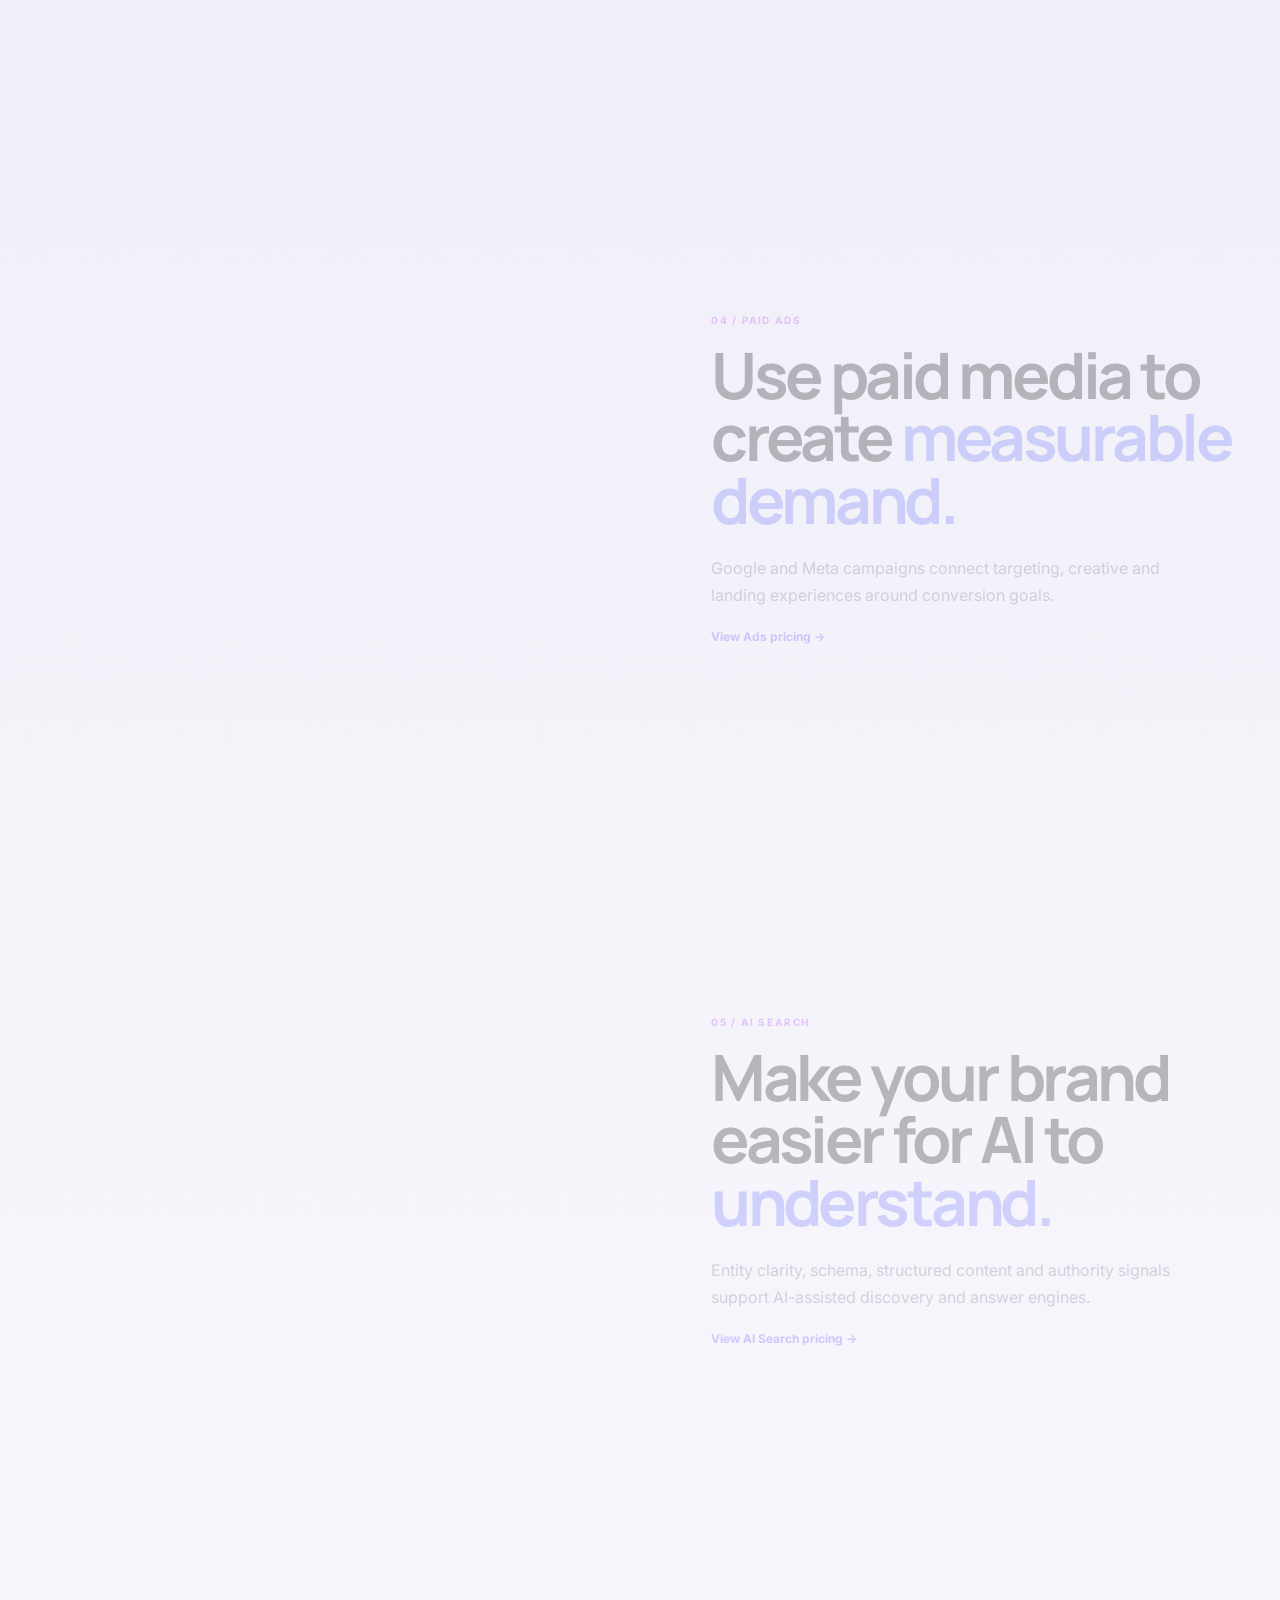
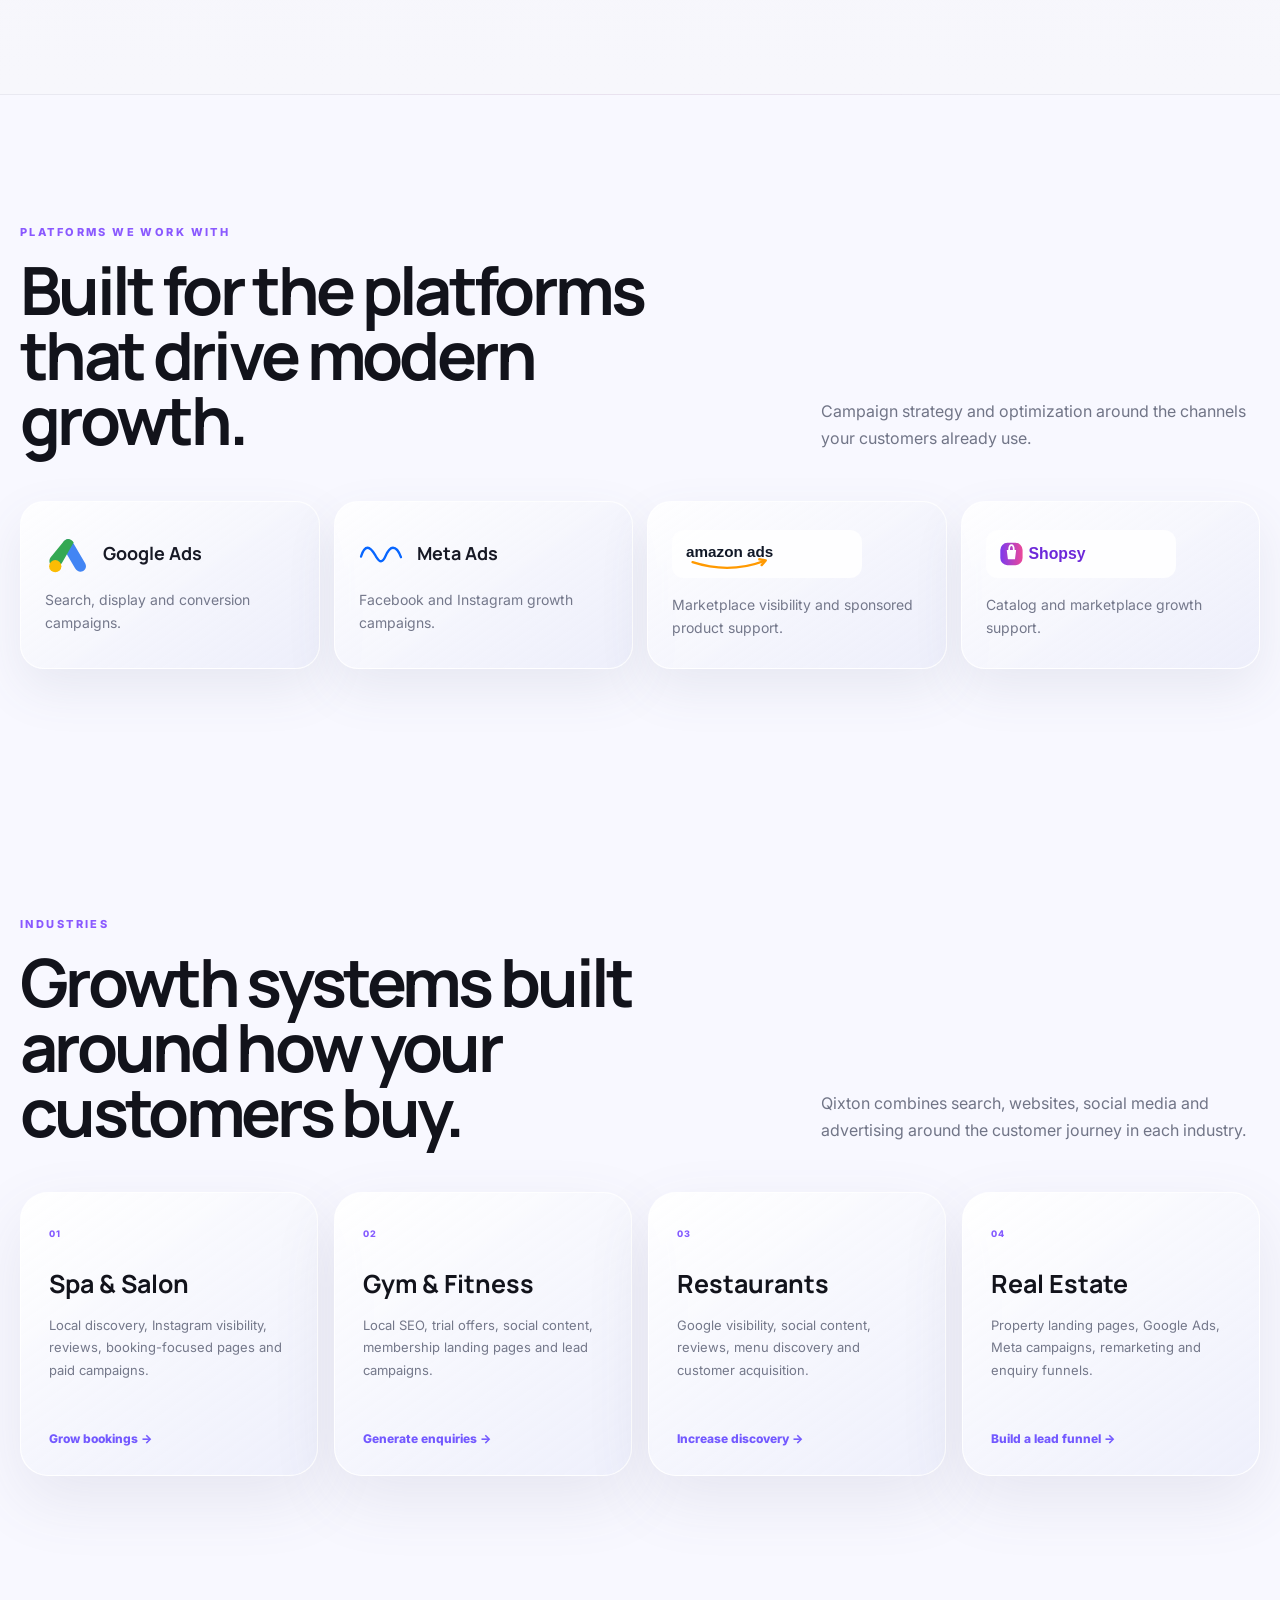
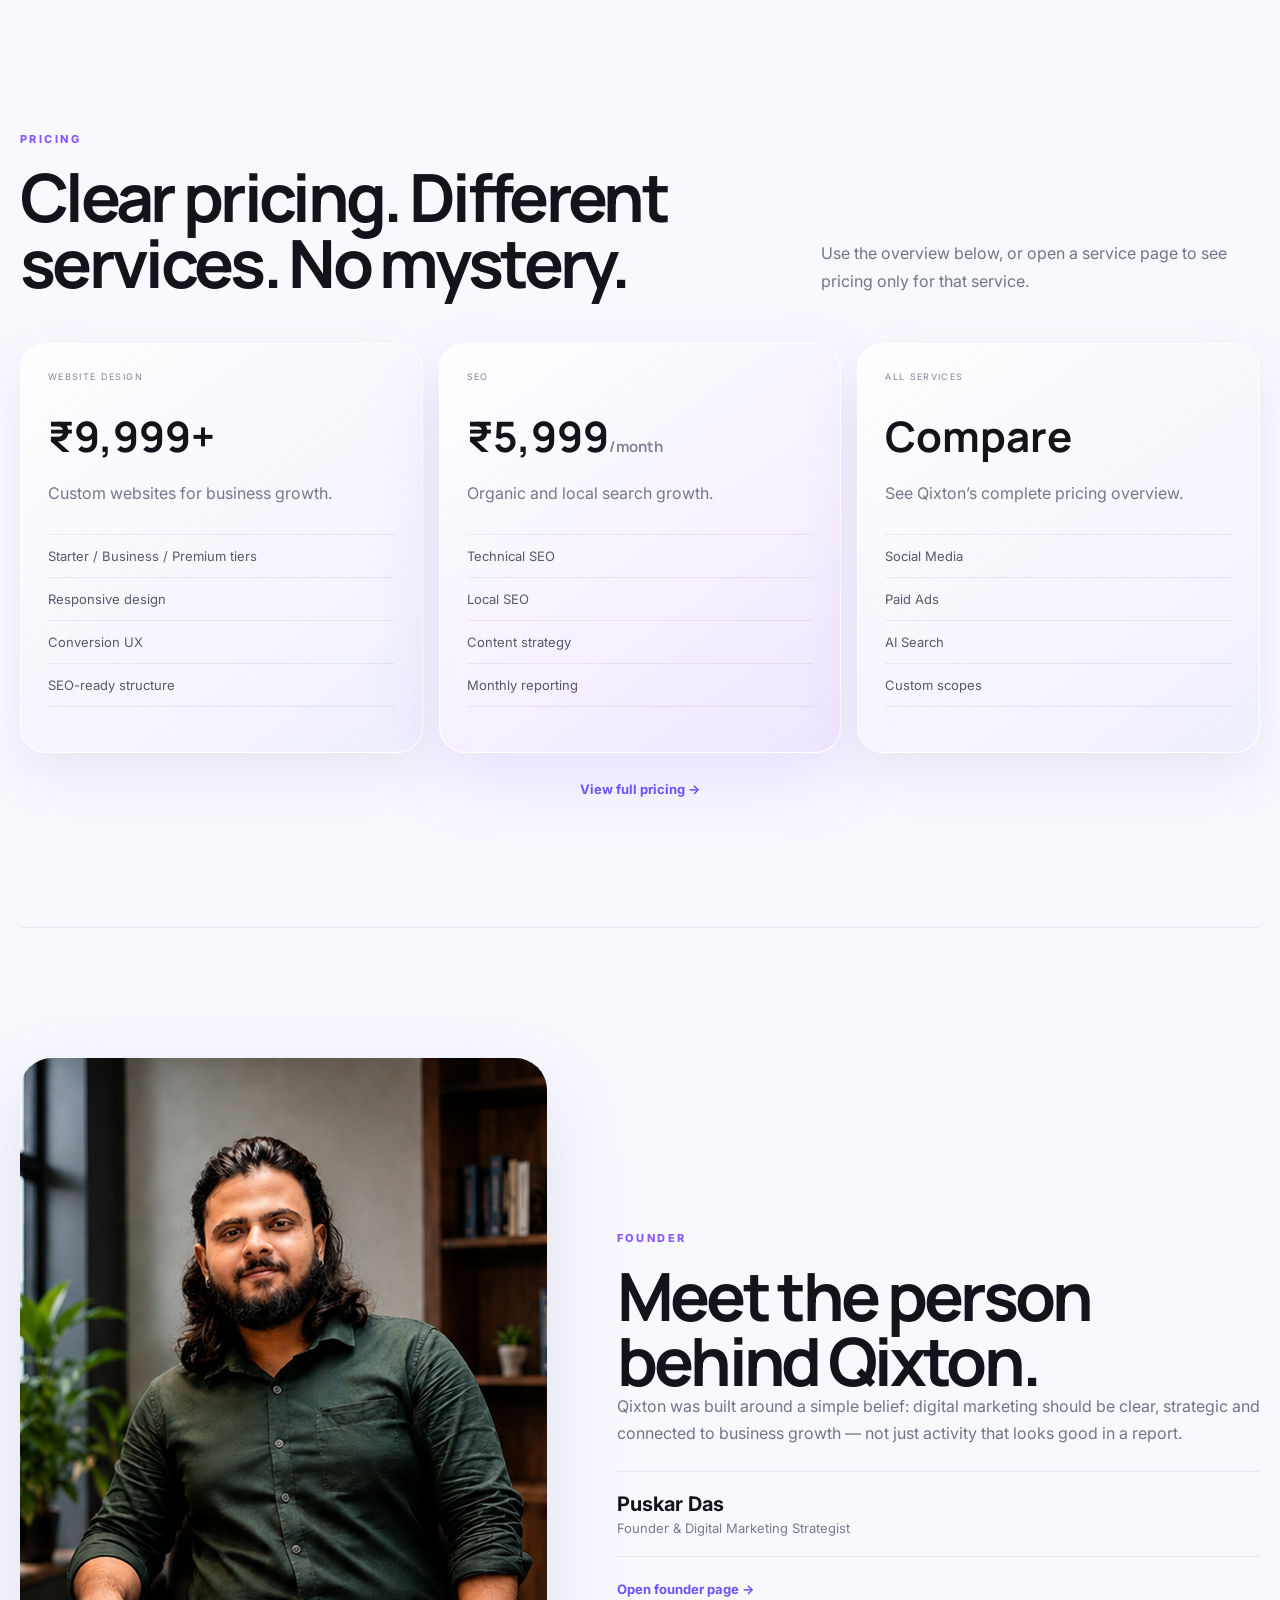
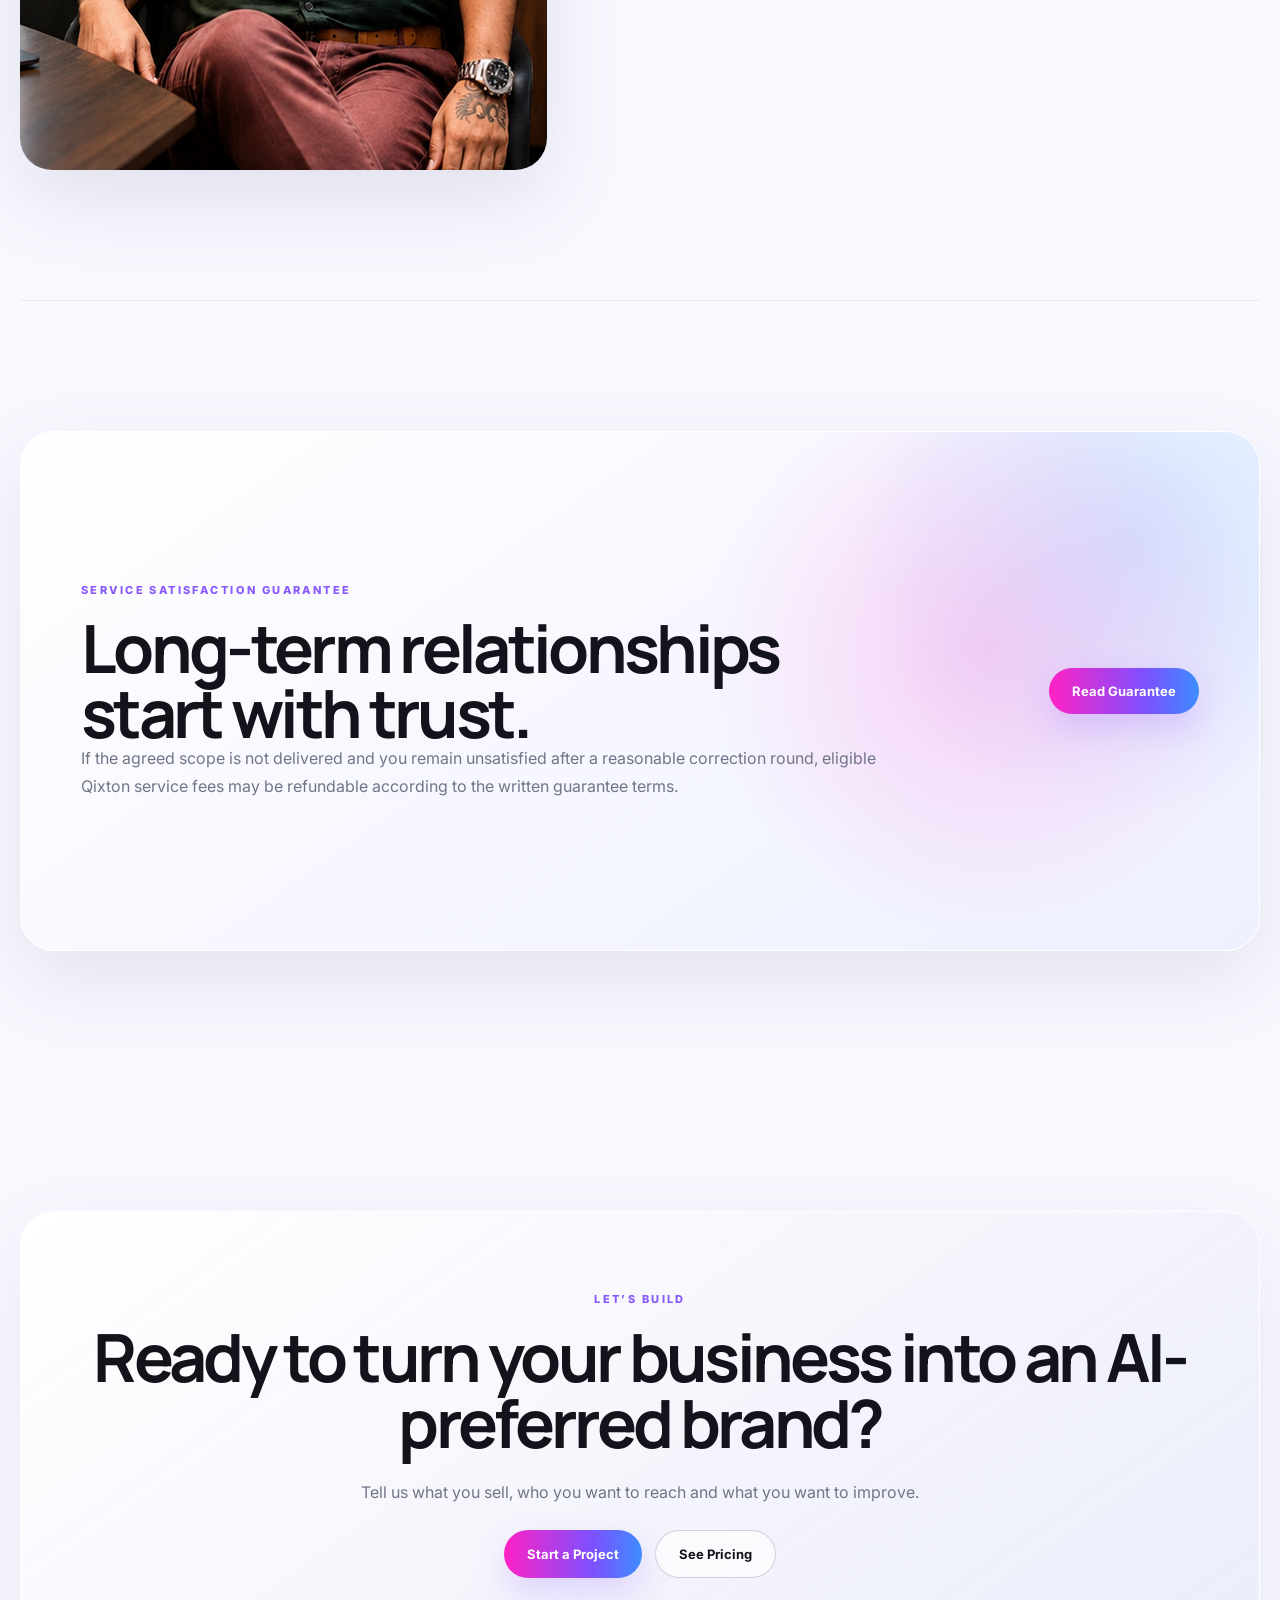
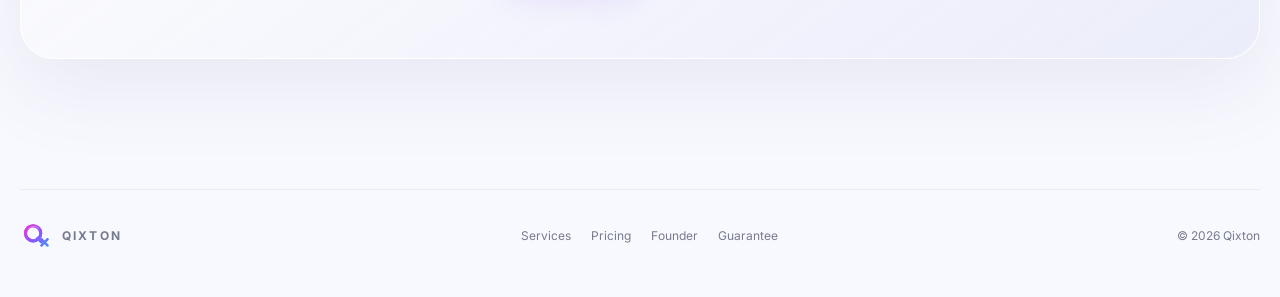
==== commit 2bb4ae60: "Add files via upload" ====
--- a/index.html
+++ b/index.html
@@ -121,8 +121,8 @@
 <div class="section-kicker">PLATFORMS WE WORK WITH</div>
 <div class="section-heading"><h2>Built for the platforms that drive modern growth.</h2><p>Campaign strategy and optimization around the channels your customers already use.</p></div>
 <div class="platform-grid platform-grid-logo">
-<article><img alt="Google Ads" src="google-ads-logo.svg"/><span>Search, display and conversion campaigns.</span></article>
-<article><img alt="Meta Ads" src="meta-logo.svg"/><span>Facebook and Instagram growth campaigns.</span></article>
+<article><div class="platform-brand"><img alt="Google Ads logo" src="google-ads-logo.svg"/><b>Google Ads</b></div><span>Search, display and conversion campaigns.</span></article>
+<article><div class="platform-brand"><img alt="Meta logo" src="meta-logo.svg"/><b>Meta Ads</b></div><span>Facebook and Instagram growth campaigns.</span></article>
 <article><img alt="Amazon Ads" src="amazon-ads-logo.svg"/><span>Marketplace visibility and sponsored product support.</span></article>
 <article><img alt="Shopsy" src="shopsy-logo.svg"/><span>Catalog and marketplace growth support.</span></article>
 </div>
--- a/style.css
+++ b/style.css
@@ -555,3 +555,48 @@
   .industry-grid{grid-template-columns:1fr}
   .industries-light{padding:88px 0}
 }
+
+/* ===== QIXTON FINAL FIX — soft nav + clean ad logos + founder image ===== */
+.site-nav,
+.site-nav.scrolled{
+  background:linear-gradient(90deg,rgba(255,247,255,.78),rgba(244,247,255,.76))!important;
+  backdrop-filter:blur(18px) saturate(1.12)!important;
+  -webkit-backdrop-filter:blur(18px) saturate(1.12)!important;
+  border:1px solid rgba(255,255,255,.58)!important;
+  box-shadow:0 10px 35px rgba(91,73,160,.10)!important;
+}
+.platform-grid-logo .platform-brand{
+  display:flex;
+  align-items:center;
+  gap:14px;
+  margin-bottom:16px;
+  min-width:0;
+}
+.platform-grid-logo .platform-brand img{
+  width:44px!important;
+  height:38px!important;
+  max-width:44px!important;
+  margin:0!important;
+  padding:0!important;
+  border-radius:0!important;
+  background:transparent!important;
+  object-fit:contain!important;
+  flex:0 0 44px;
+}
+.platform-grid-logo .platform-brand b{
+  display:block!important;
+  margin:0!important;
+  font-family:Manrope,Inter,sans-serif;
+  font-size:18px!important;
+  line-height:1.2;
+  white-space:nowrap;
+  color:#171925;
+}
+.founder-photo img,
+.founder-hero-light img{
+  aspect-ratio:auto!important;
+  height:auto!important;
+  object-fit:contain!important;
+  object-position:center!important;
+  display:block;
+}
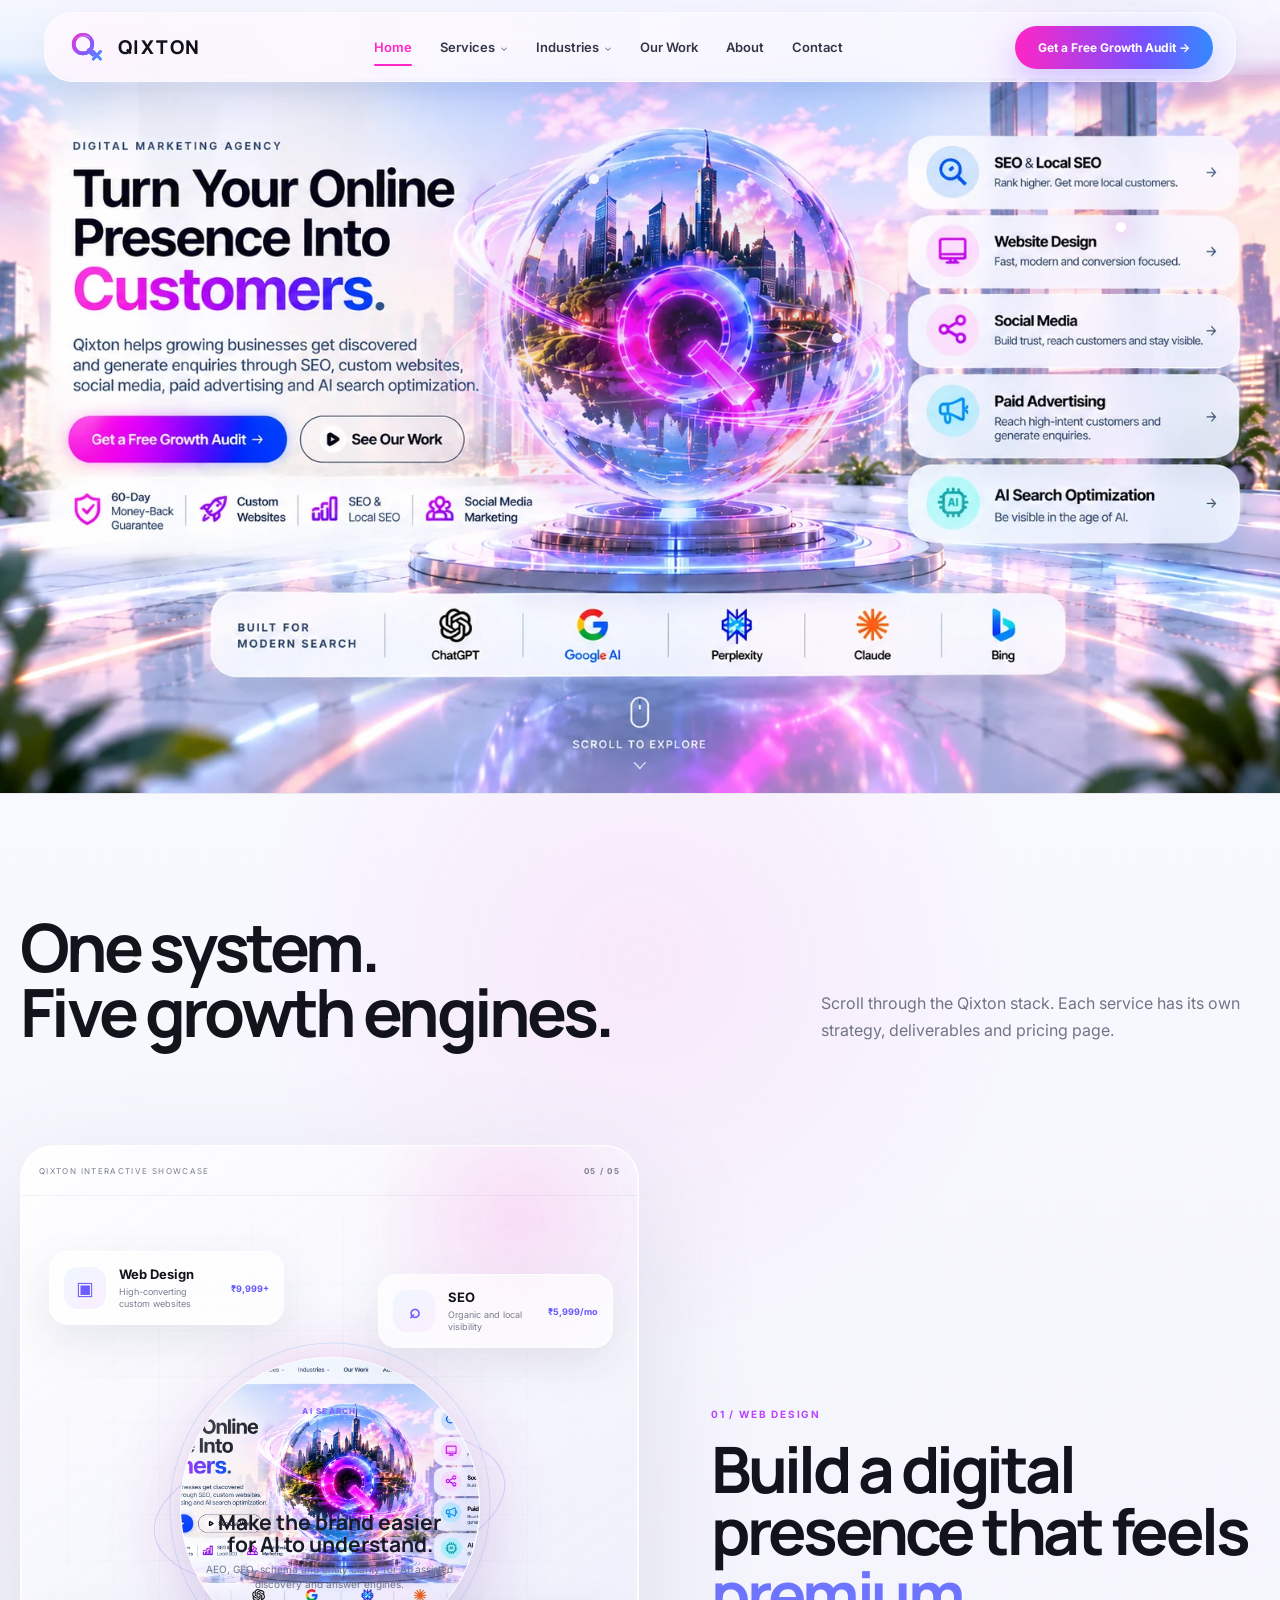
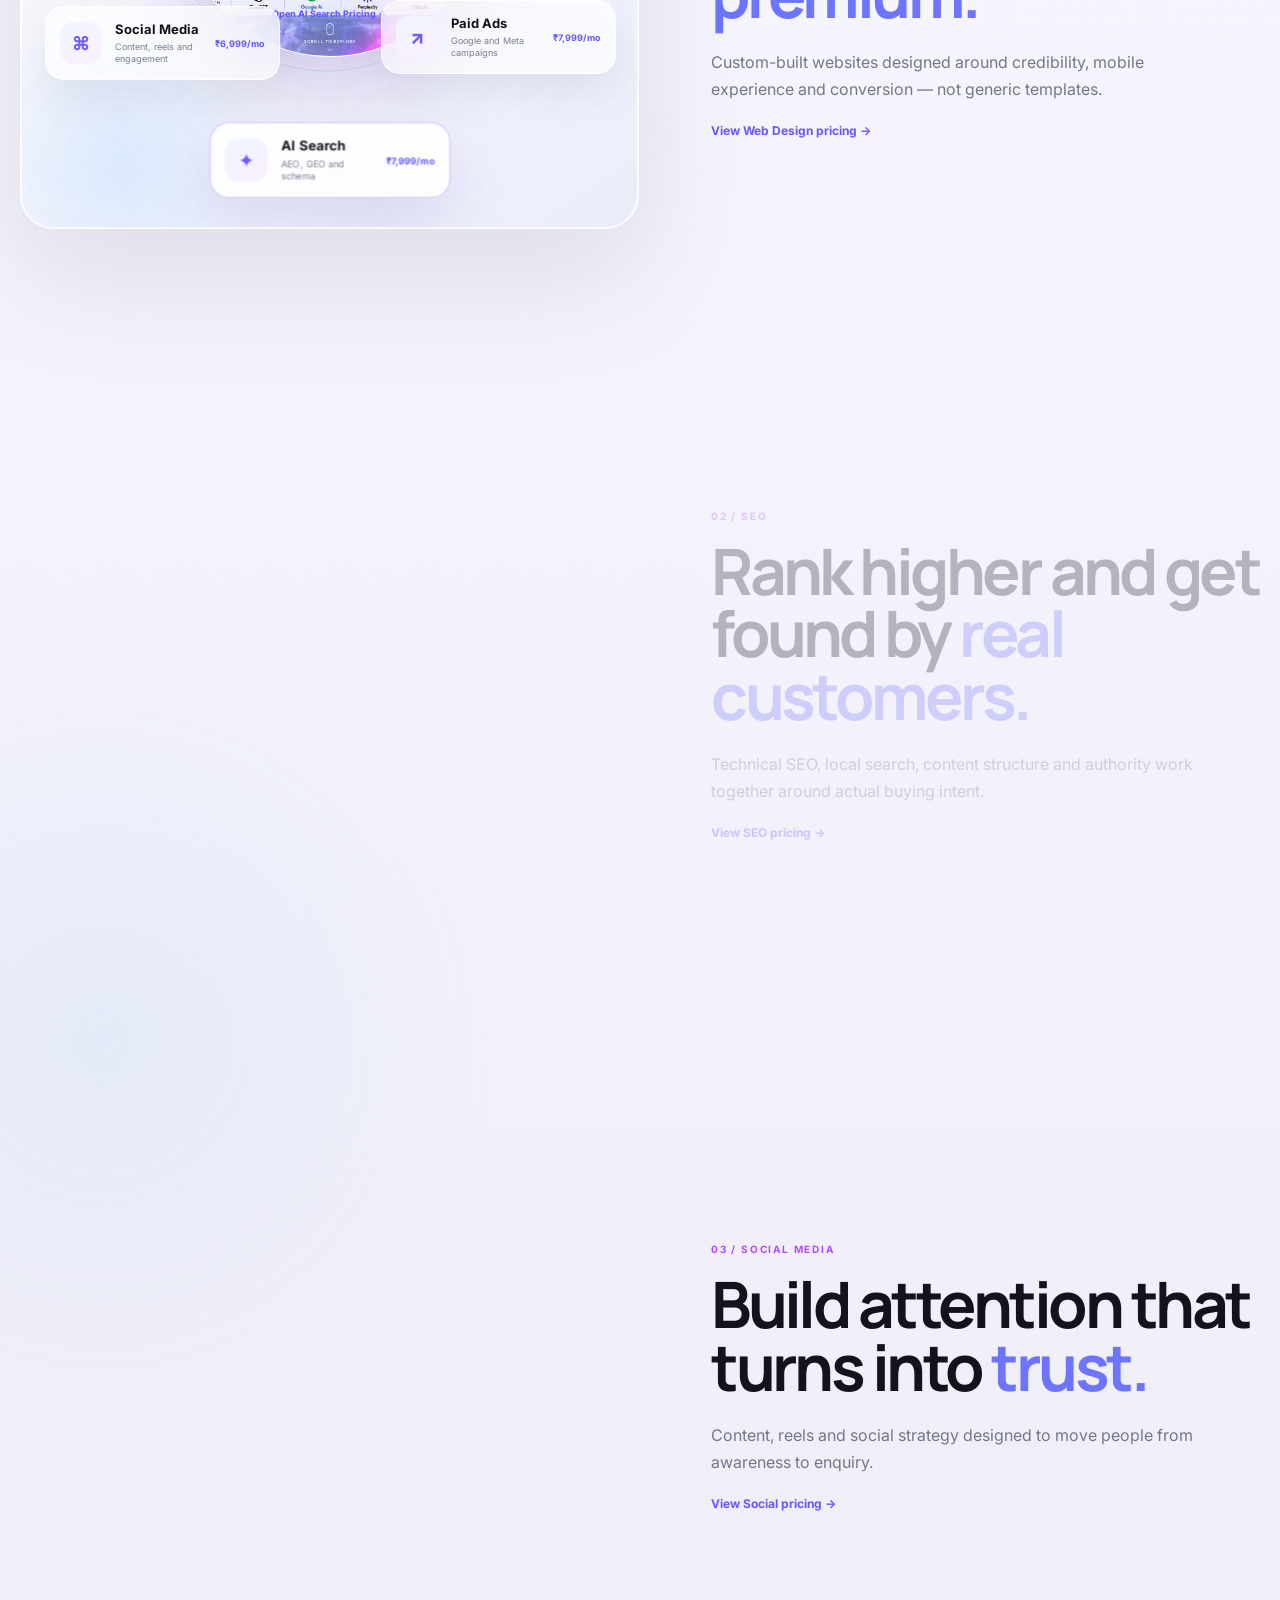
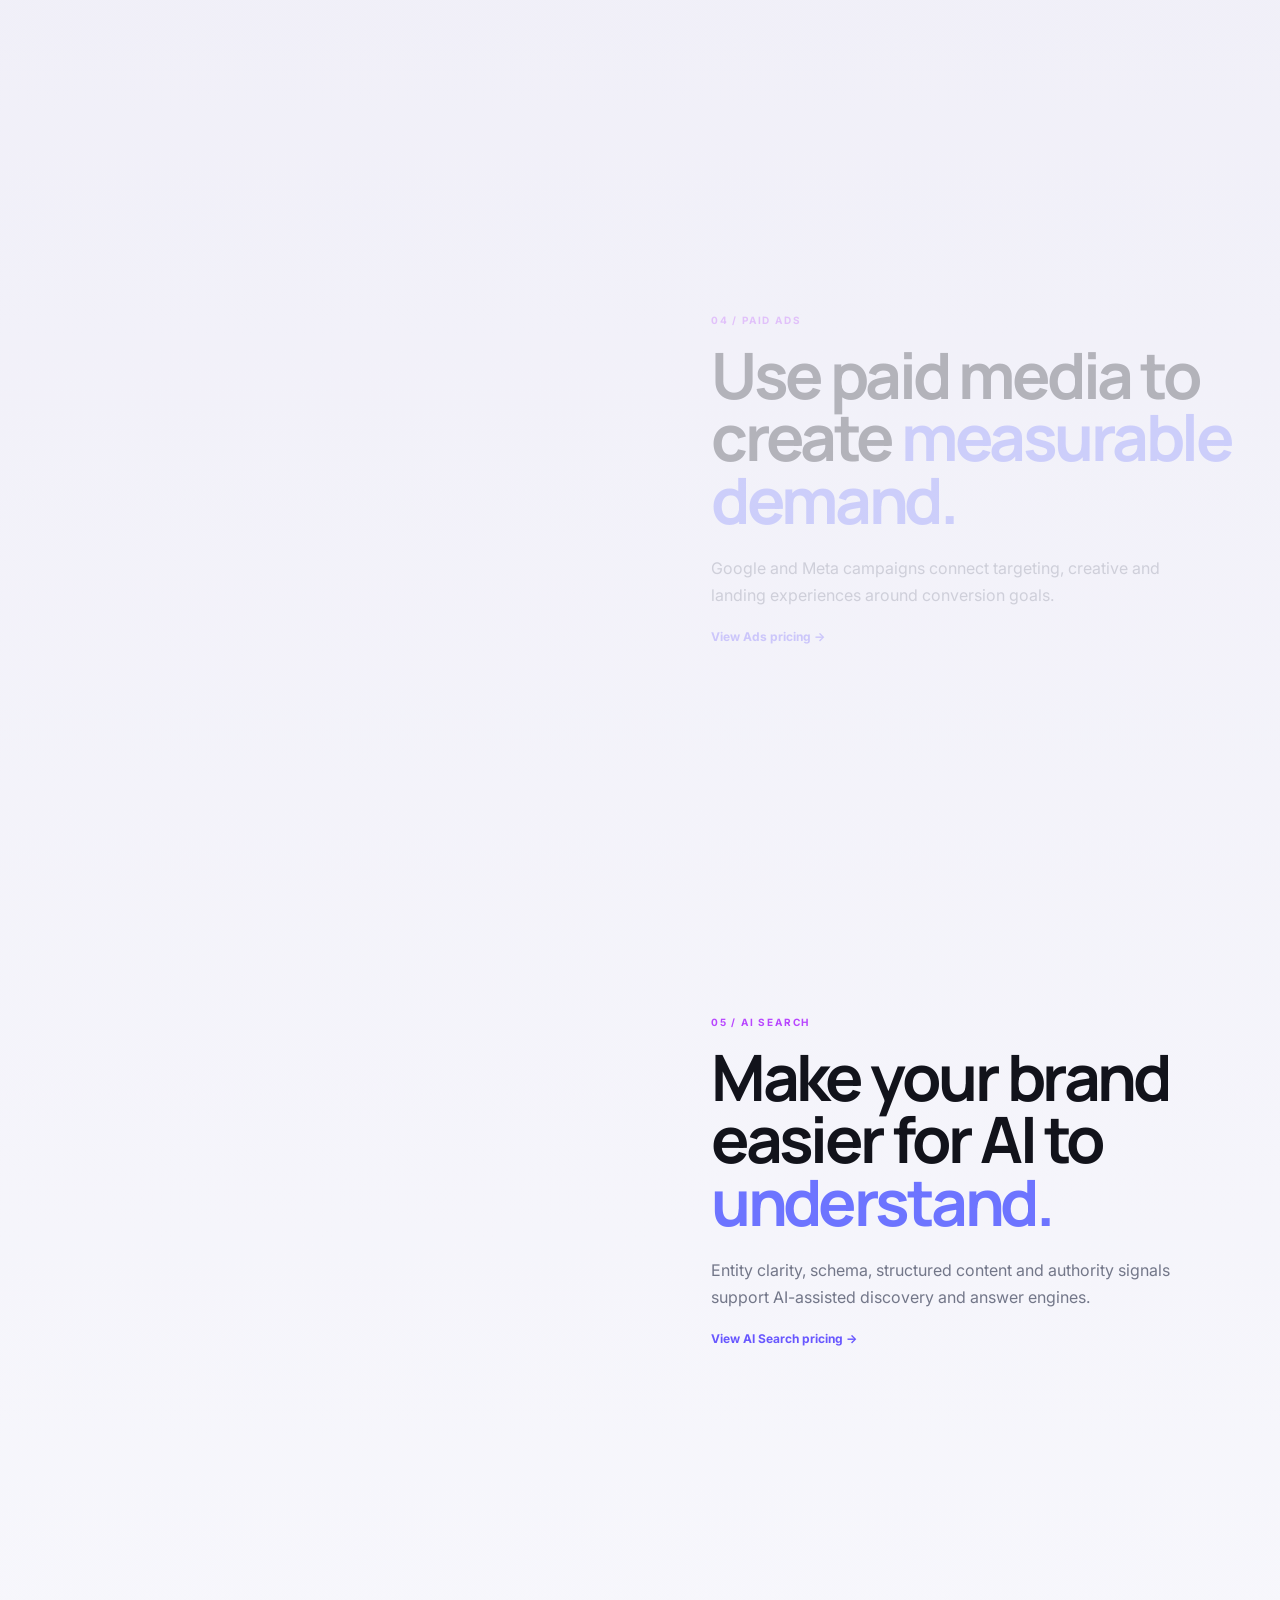
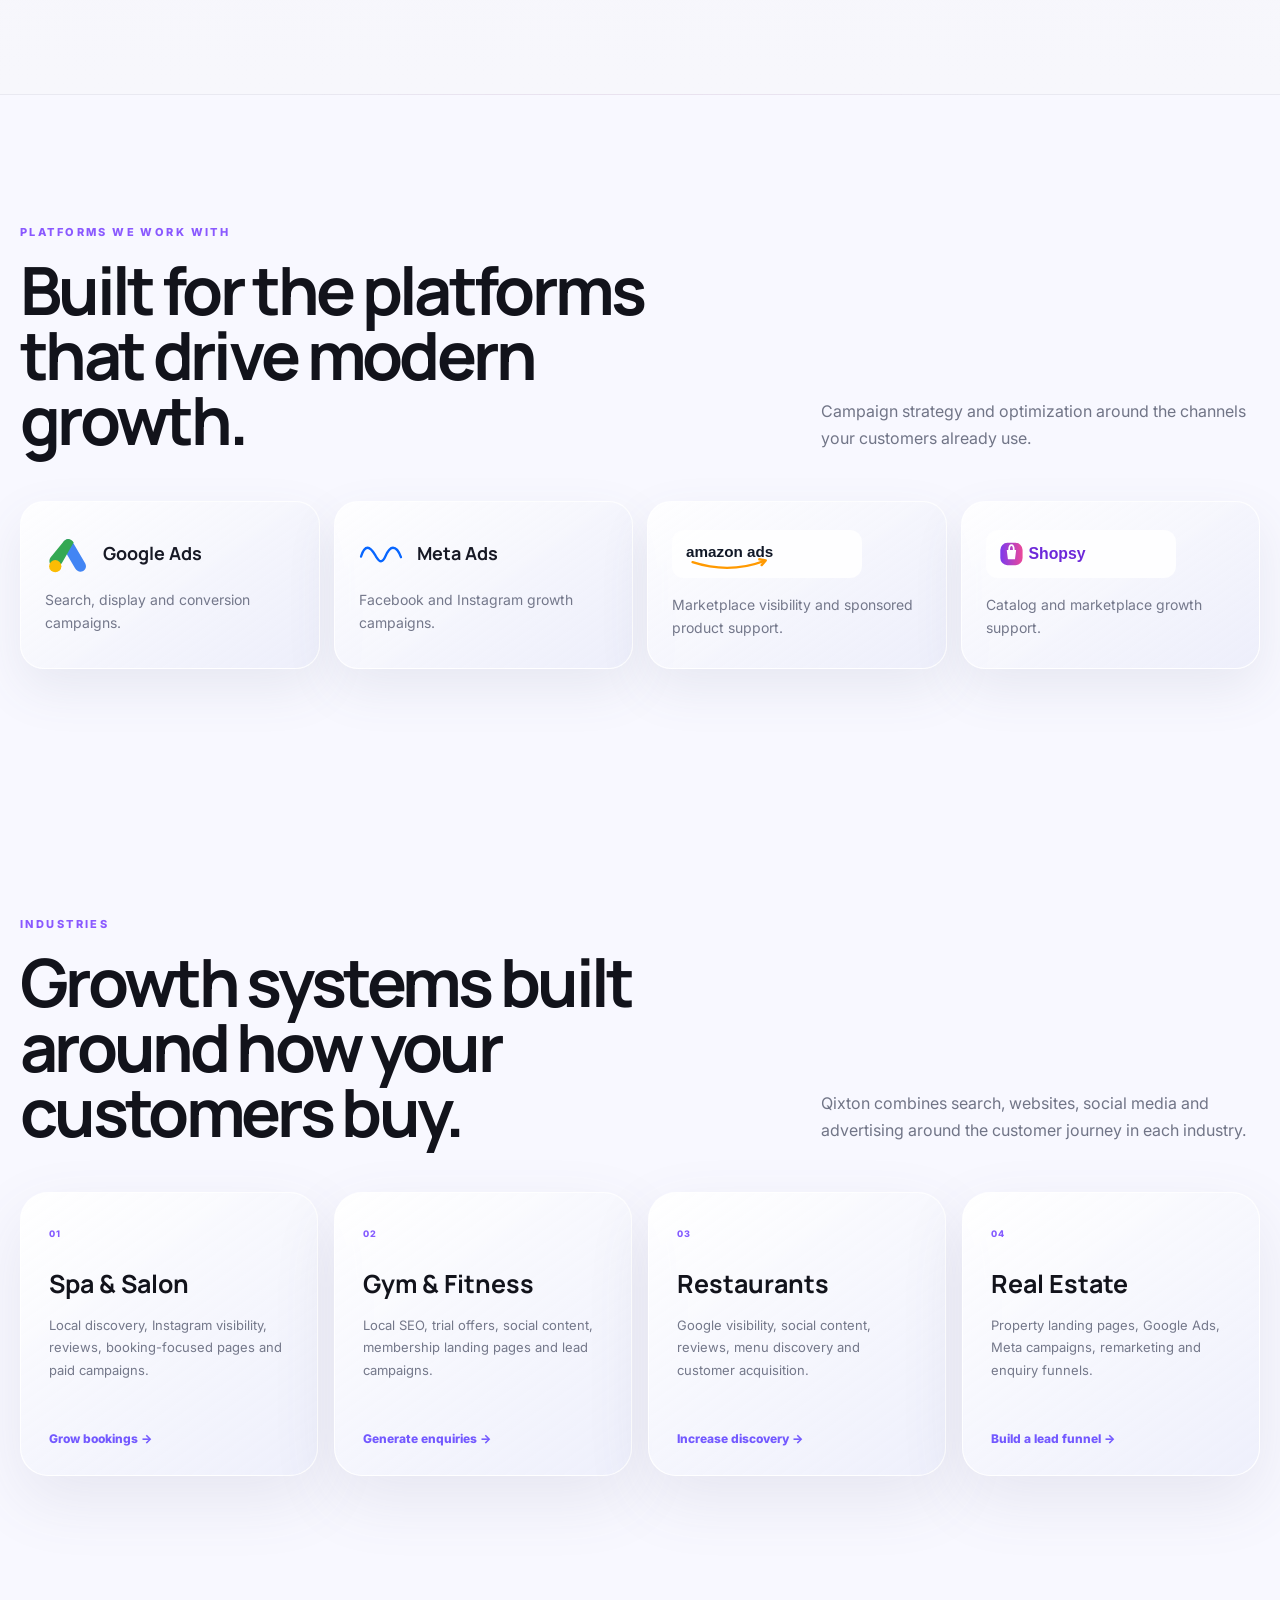
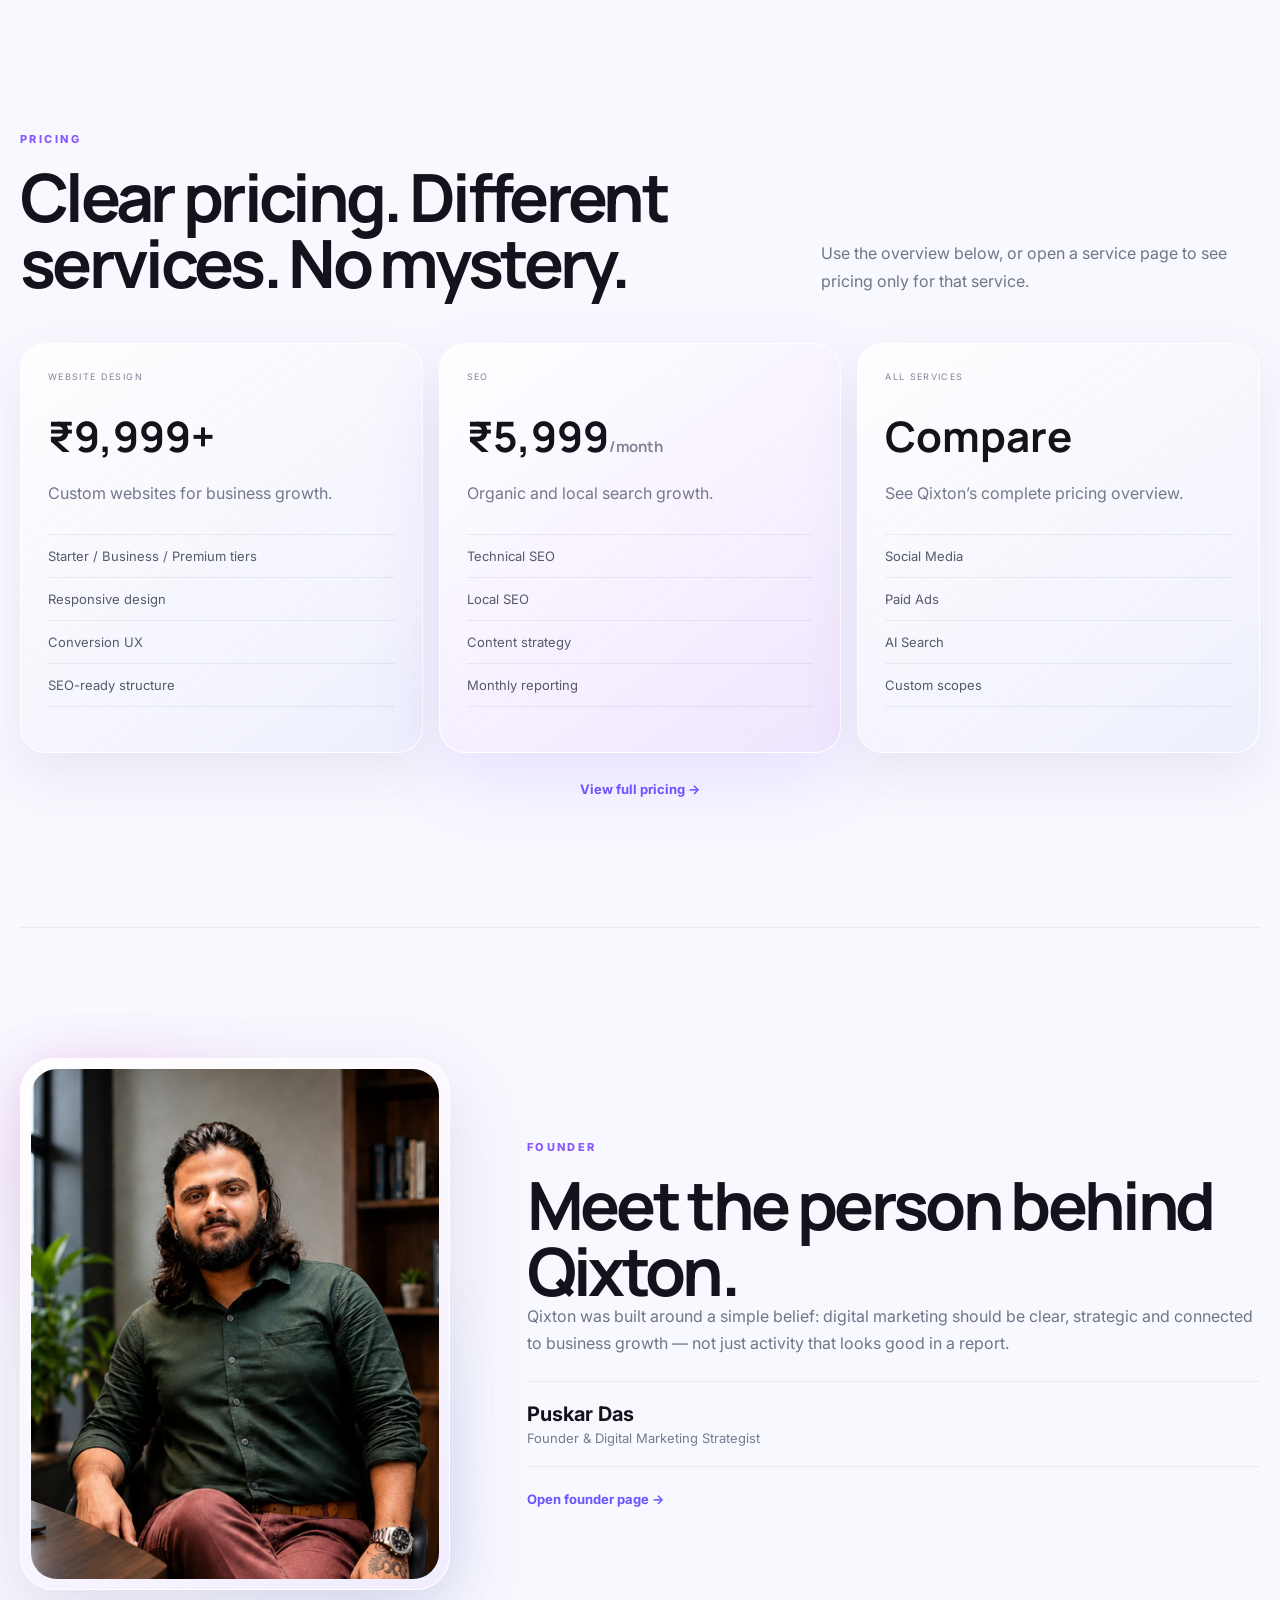
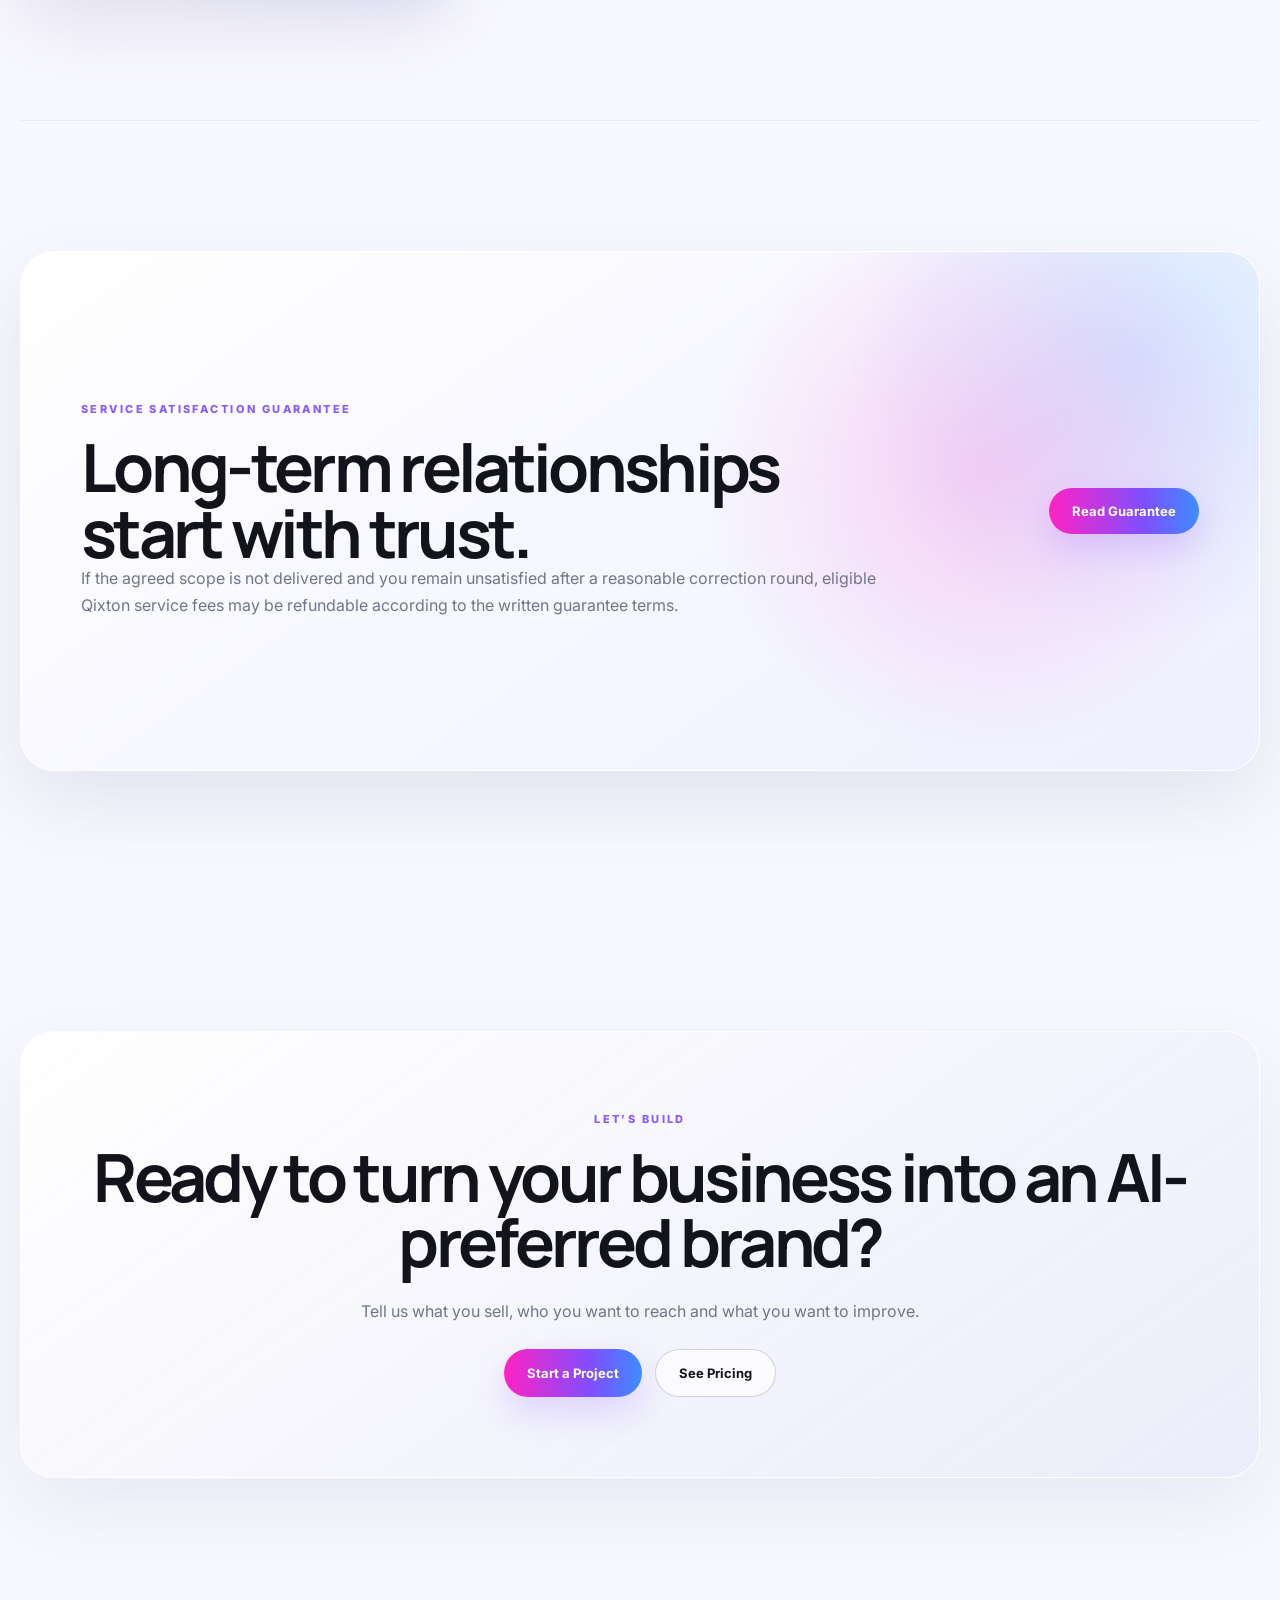
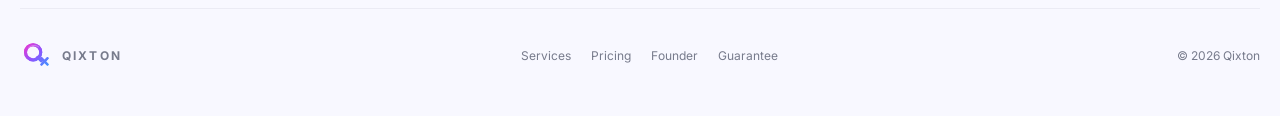
==== commit 34e49deb: "Add files via upload" ====
--- a/index.html
+++ b/index.html
@@ -57,6 +57,12 @@
 <div class="hero-shine shine-a"></div>
 <div class="hero-shine shine-b"></div>
 <div class="hero-particle hp1"></div><div class="hero-particle hp2"></div><div class="hero-particle hp3"></div>
+<div class="hero-globe-motion" aria-hidden="true">
+  <span class="globe-halo"></span>
+  <span class="globe-orbit globe-orbit-a"></span>
+  <span class="globe-orbit globe-orbit-b"></span>
+  <span class="globe-sheen"></span>
+</div>
 <!-- Clickable hero service cards -->
 <a aria-label="Get a free growth audit" class="hotspot hs-getstarted" href="#contact"></a>
 <a aria-label="Get a free growth audit" class="hotspot hs-herocta" href="#contact"></a>
--- a/style.css
+++ b/style.css
@@ -600,3 +600,169 @@
   object-position:center!important;
   display:block;
 }
+
+
+/* ===== QIXTON POLISH — animated hero globe + professional founder portrait ===== */
+/* Motion is intentionally subtle: the artwork stays fixed while luminous orbit layers
+   rotate around the sphere, so the central Q remains visually stable. */
+.hero-globe-motion{
+  position:absolute;
+  left:52.25%;
+  top:42.6%;
+  width:31.2%;
+  aspect-ratio:1;
+  transform:translate(-50%,-50%);
+  border-radius:50%;
+  pointer-events:none;
+  z-index:2;
+  filter:drop-shadow(0 0 18px rgba(178,74,255,.16));
+}
+.hero-globe-motion .globe-halo,
+.hero-globe-motion .globe-orbit,
+.hero-globe-motion .globe-sheen{
+  position:absolute;
+  inset:0;
+  border-radius:50%;
+  pointer-events:none;
+}
+.hero-globe-motion .globe-halo{
+  inset:3%;
+  background:radial-gradient(circle at 48% 44%,transparent 0 51%,rgba(239,111,255,.10) 62%,rgba(97,171,255,.10) 74%,transparent 83%);
+  box-shadow:inset 0 0 38px rgba(255,255,255,.13),0 0 34px rgba(171,81,255,.10);
+  animation:qixtonGlobeBreath 6.5s ease-in-out infinite;
+}
+.hero-globe-motion .globe-orbit{
+  left:-7%;
+  top:34%;
+  width:114%;
+  height:31%;
+  border:2px solid rgba(255,255,255,.34);
+  box-shadow:0 0 17px rgba(250,74,222,.32),inset 0 0 12px rgba(81,166,255,.18);
+  background:linear-gradient(90deg,transparent 2%,rgba(255,70,220,.16) 33%,rgba(112,131,255,.16) 66%,transparent 98%);
+  transform-origin:center;
+  transform:rotate(-8deg);
+  opacity:.72;
+}
+.hero-globe-motion .globe-orbit-a{animation:qixtonOrbitA 22s linear infinite}
+.hero-globe-motion .globe-orbit-b{
+  left:12%;
+  top:-3%;
+  width:76%;
+  height:104%;
+  border-color:rgba(172,196,255,.26);
+  background:linear-gradient(180deg,transparent 7%,rgba(80,166,255,.12) 35%,rgba(255,76,215,.12) 68%,transparent 94%);
+  transform:rotate(62deg);
+  opacity:.48;
+  animation:qixtonOrbitB 29s linear infinite reverse;
+}
+.hero-globe-motion .globe-sheen{
+  inset:8%;
+  background:conic-gradient(from 20deg,transparent 0 27%,rgba(255,255,255,.16) 31%,transparent 36% 66%,rgba(117,181,255,.12) 70%,transparent 75% 100%);
+  -webkit-mask:radial-gradient(circle,transparent 0 55%,#000 62% 100%);
+  mask:radial-gradient(circle,transparent 0 55%,#000 62% 100%);
+  animation:qixtonSheenSpin 18s linear infinite;
+  opacity:.55;
+}
+@keyframes qixtonOrbitA{
+  from{transform:rotate(-8deg)}
+  to{transform:rotate(352deg)}
+}
+@keyframes qixtonOrbitB{
+  from{transform:rotate(62deg)}
+  to{transform:rotate(422deg)}
+}
+@keyframes qixtonSheenSpin{
+  from{transform:rotate(0)}
+  to{transform:rotate(360deg)}
+}
+@keyframes qixtonGlobeBreath{
+  0%,100%{transform:scale(.995);opacity:.62}
+  50%{transform:scale(1.015);opacity:.9}
+}
+
+/* Founder section: replace the oversized full-frame portrait with a controlled editorial card. */
+.founder-light{
+  grid-template-columns:minmax(300px,430px) minmax(0,1fr)!important;
+  gap:clamp(48px,6vw,88px)!important;
+  align-items:center!important;
+}
+.founder-photo{
+  width:min(100%,430px);
+  justify-self:center;
+  position:relative;
+  padding:10px;
+  border-radius:34px;
+  background:linear-gradient(145deg,rgba(255,255,255,.95),rgba(241,235,255,.80));
+  border:1px solid rgba(255,255,255,.96);
+  box-shadow:0 28px 80px rgba(91,82,133,.16);
+}
+.founder-photo::before{
+  content:"";
+  position:absolute;
+  inset:-12px;
+  z-index:-1;
+  border-radius:42px;
+  background:radial-gradient(circle at 20% 20%,rgba(255,71,211,.18),transparent 38%),radial-gradient(circle at 80% 80%,rgba(67,151,255,.16),transparent 40%);
+  filter:blur(18px);
+}
+.founder-photo img{
+  width:100%!important;
+  height:auto!important;
+  aspect-ratio:4/5!important;
+  max-height:540px!important;
+  object-fit:cover!important;
+  object-position:center 18%!important;
+  border-radius:26px!important;
+  display:block!important;
+  box-shadow:none!important;
+}
+.founder-copy{max-width:760px}
+
+/* Dedicated Founder page: keep the portrait compact and balanced with the copy. */
+.founder-hero-light{
+  grid-template-columns:minmax(310px,430px) minmax(0,1fr)!important;
+  gap:clamp(48px,6vw,88px)!important;
+  align-items:center!important;
+  padding-top:132px!important;
+  padding-bottom:96px!important;
+}
+.founder-hero-light>div:first-child{
+  width:min(100%,430px);
+  justify-self:center;
+  padding:10px;
+  border-radius:34px;
+  background:linear-gradient(145deg,rgba(255,255,255,.95),rgba(241,235,255,.80));
+  border:1px solid rgba(255,255,255,.96);
+  box-shadow:0 28px 80px rgba(91,82,133,.16);
+}
+.founder-hero-light img{
+  width:100%!important;
+  height:auto!important;
+  aspect-ratio:4/5!important;
+  max-height:540px!important;
+  object-fit:cover!important;
+  object-position:center 18%!important;
+  border-radius:26px!important;
+  display:block!important;
+  box-shadow:none!important;
+}
+.founder-hero-light h1{font-size:clamp(50px,5.7vw,84px)!important}
+.founder-hero-light p{max-width:720px}
+
+@media(max-width:1100px){
+  .hero-globe-motion{left:52.2%;top:42.6%;width:31.5%}
+  .founder-light,.founder-hero-light{grid-template-columns:minmax(280px,380px) minmax(0,1fr)!important;gap:44px!important}
+}
+@media(max-width:900px){
+  .founder-light,.founder-hero-light{grid-template-columns:1fr!important}
+  .founder-photo,.founder-hero-light>div:first-child{width:min(82vw,390px)!important}
+  .founder-copy,.founder-hero-light>div:last-child{max-width:720px;margin-inline:auto}
+}
+@media(max-width:760px){
+  .hero-globe-motion{left:52.2%;top:42.7%;width:32.5%}
+  .hero-globe-motion .globe-orbit{border-width:1px}
+  .founder-photo img,.founder-hero-light img{max-height:500px!important}
+}
+@media(prefers-reduced-motion:reduce){
+  .hero-globe-motion *{animation:none!important}
+}
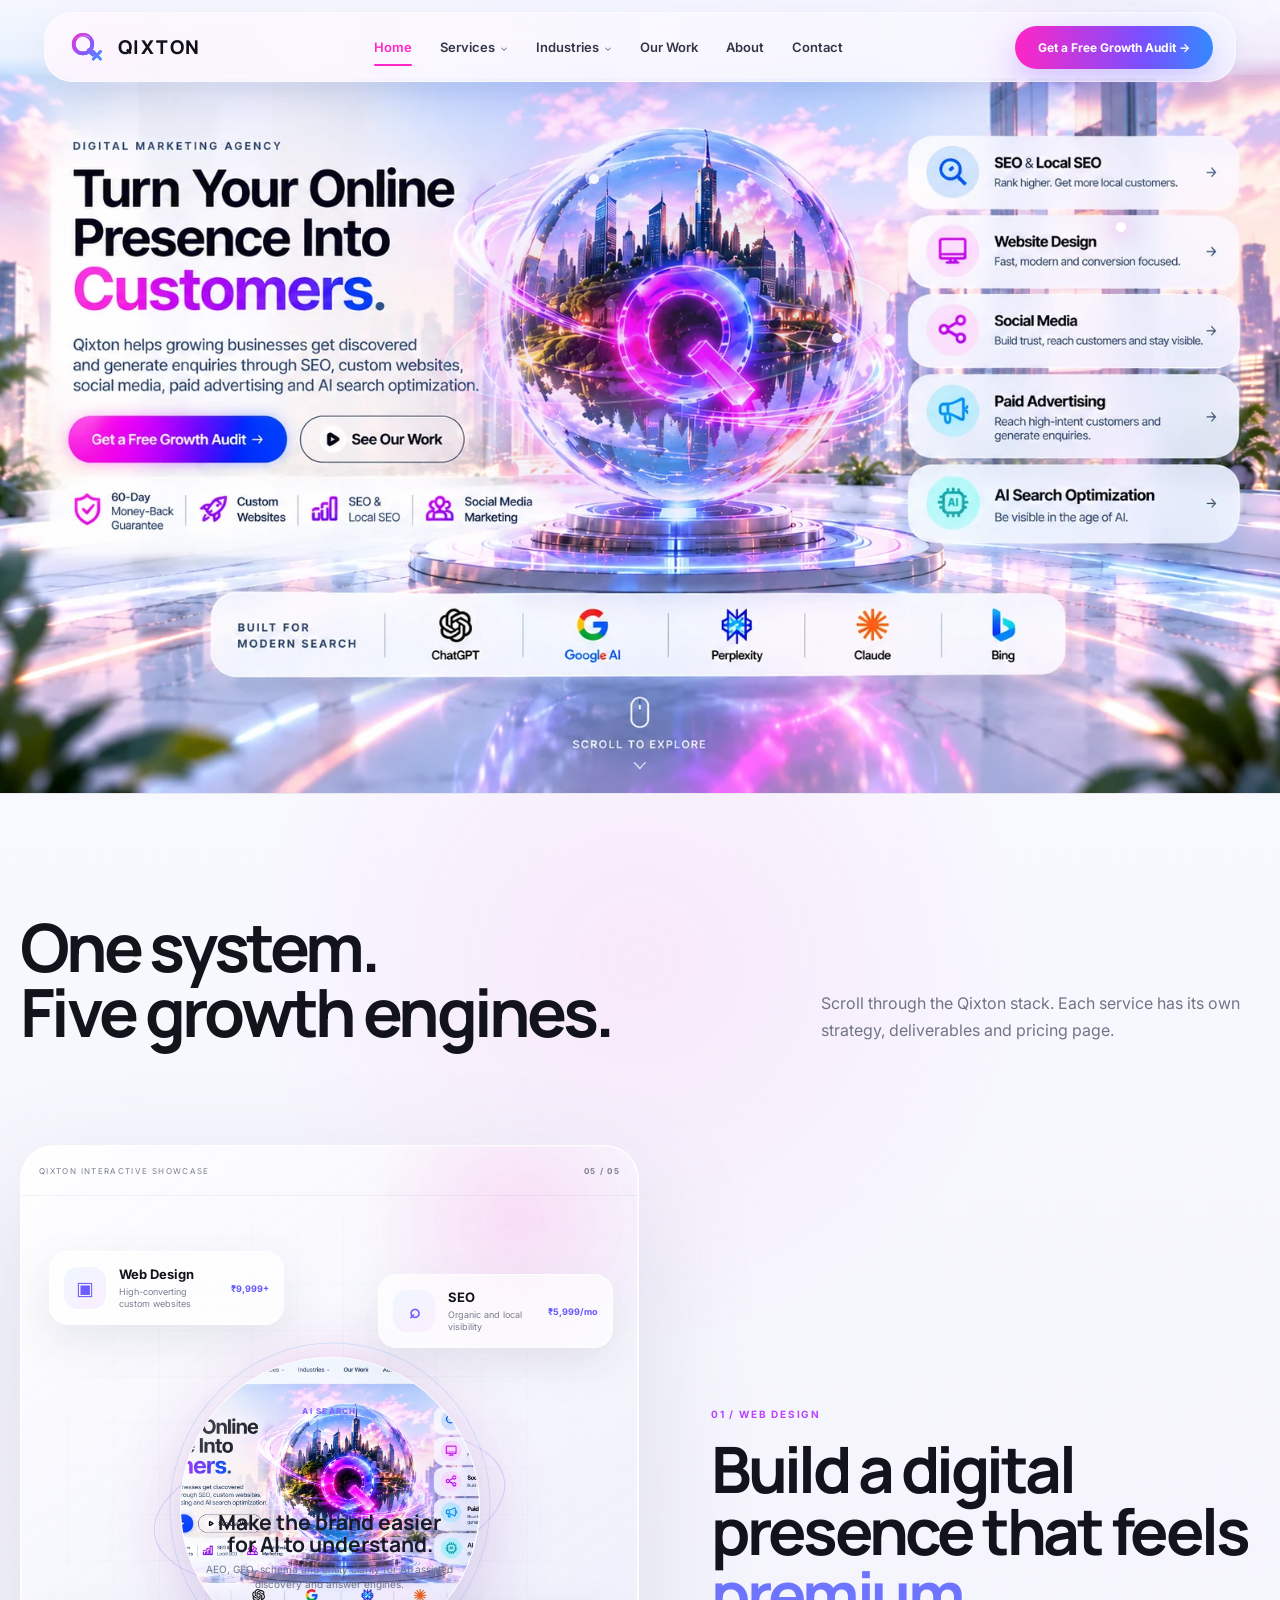
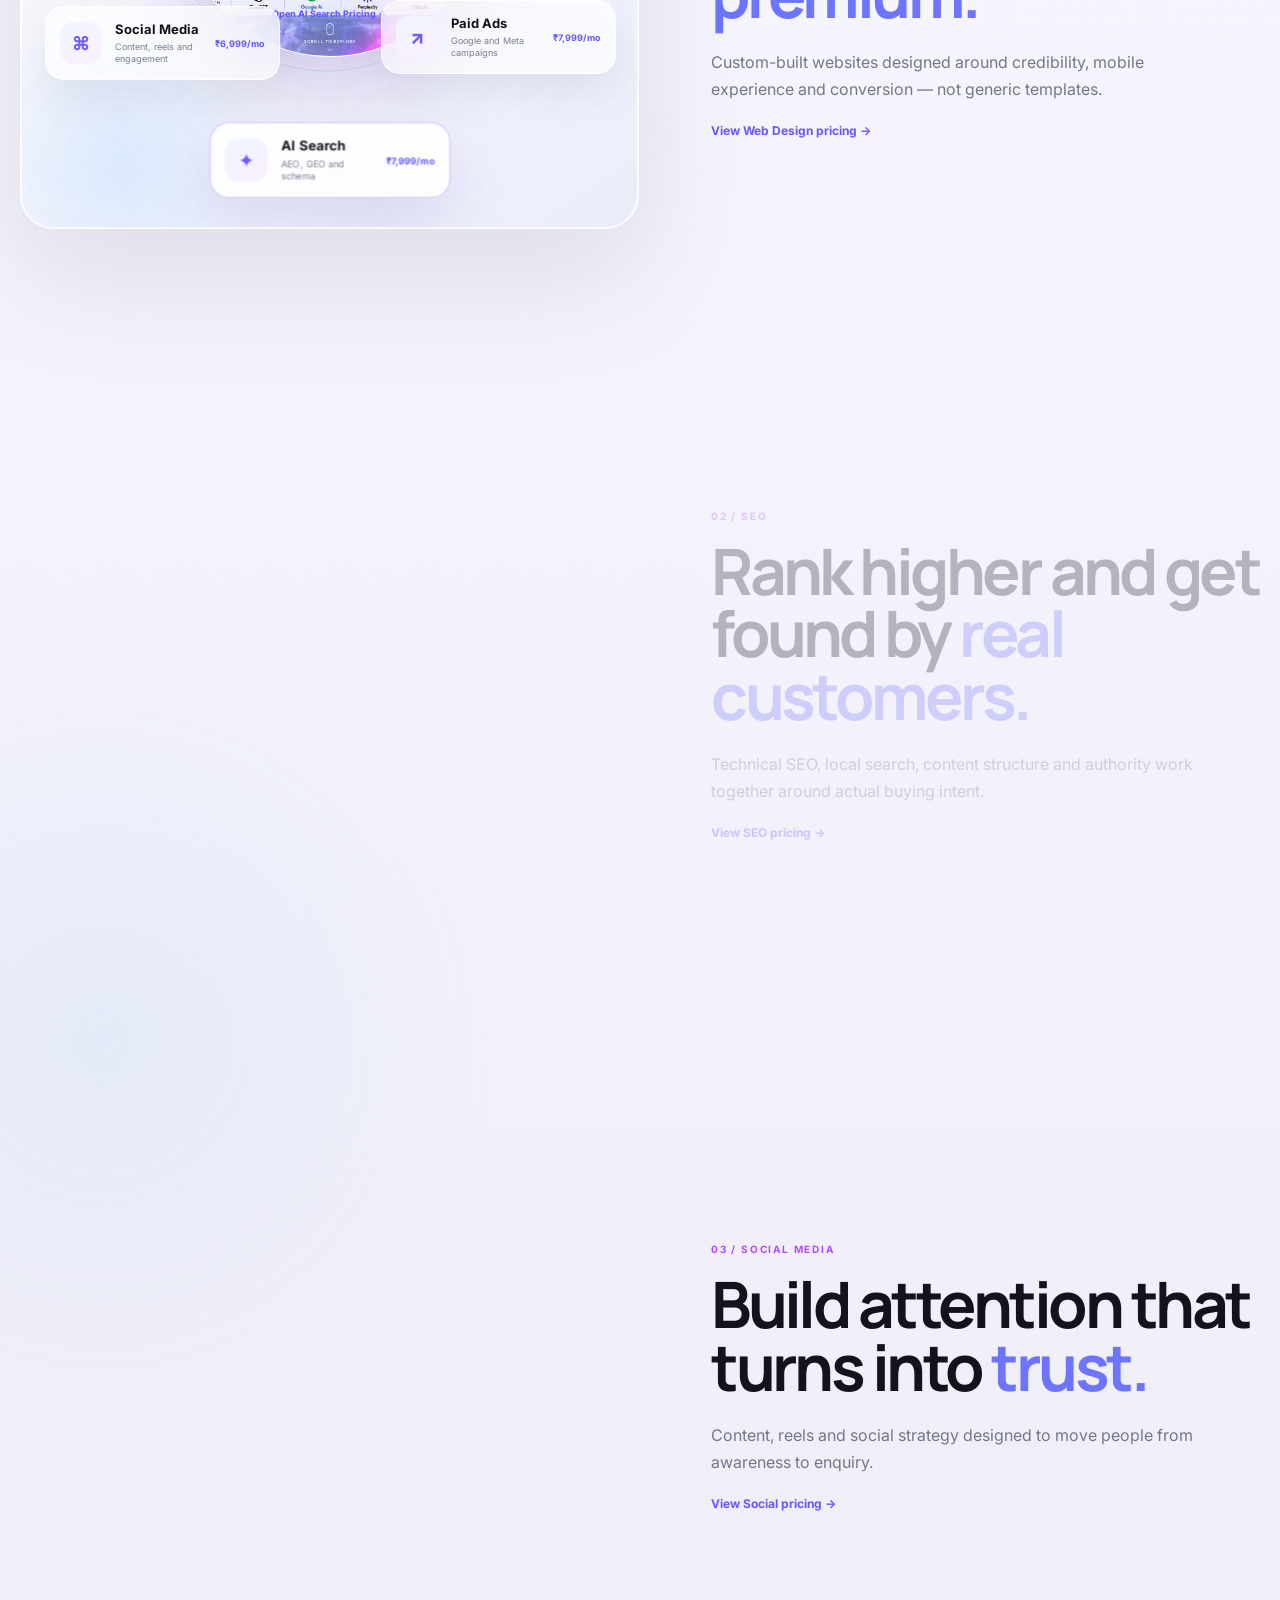
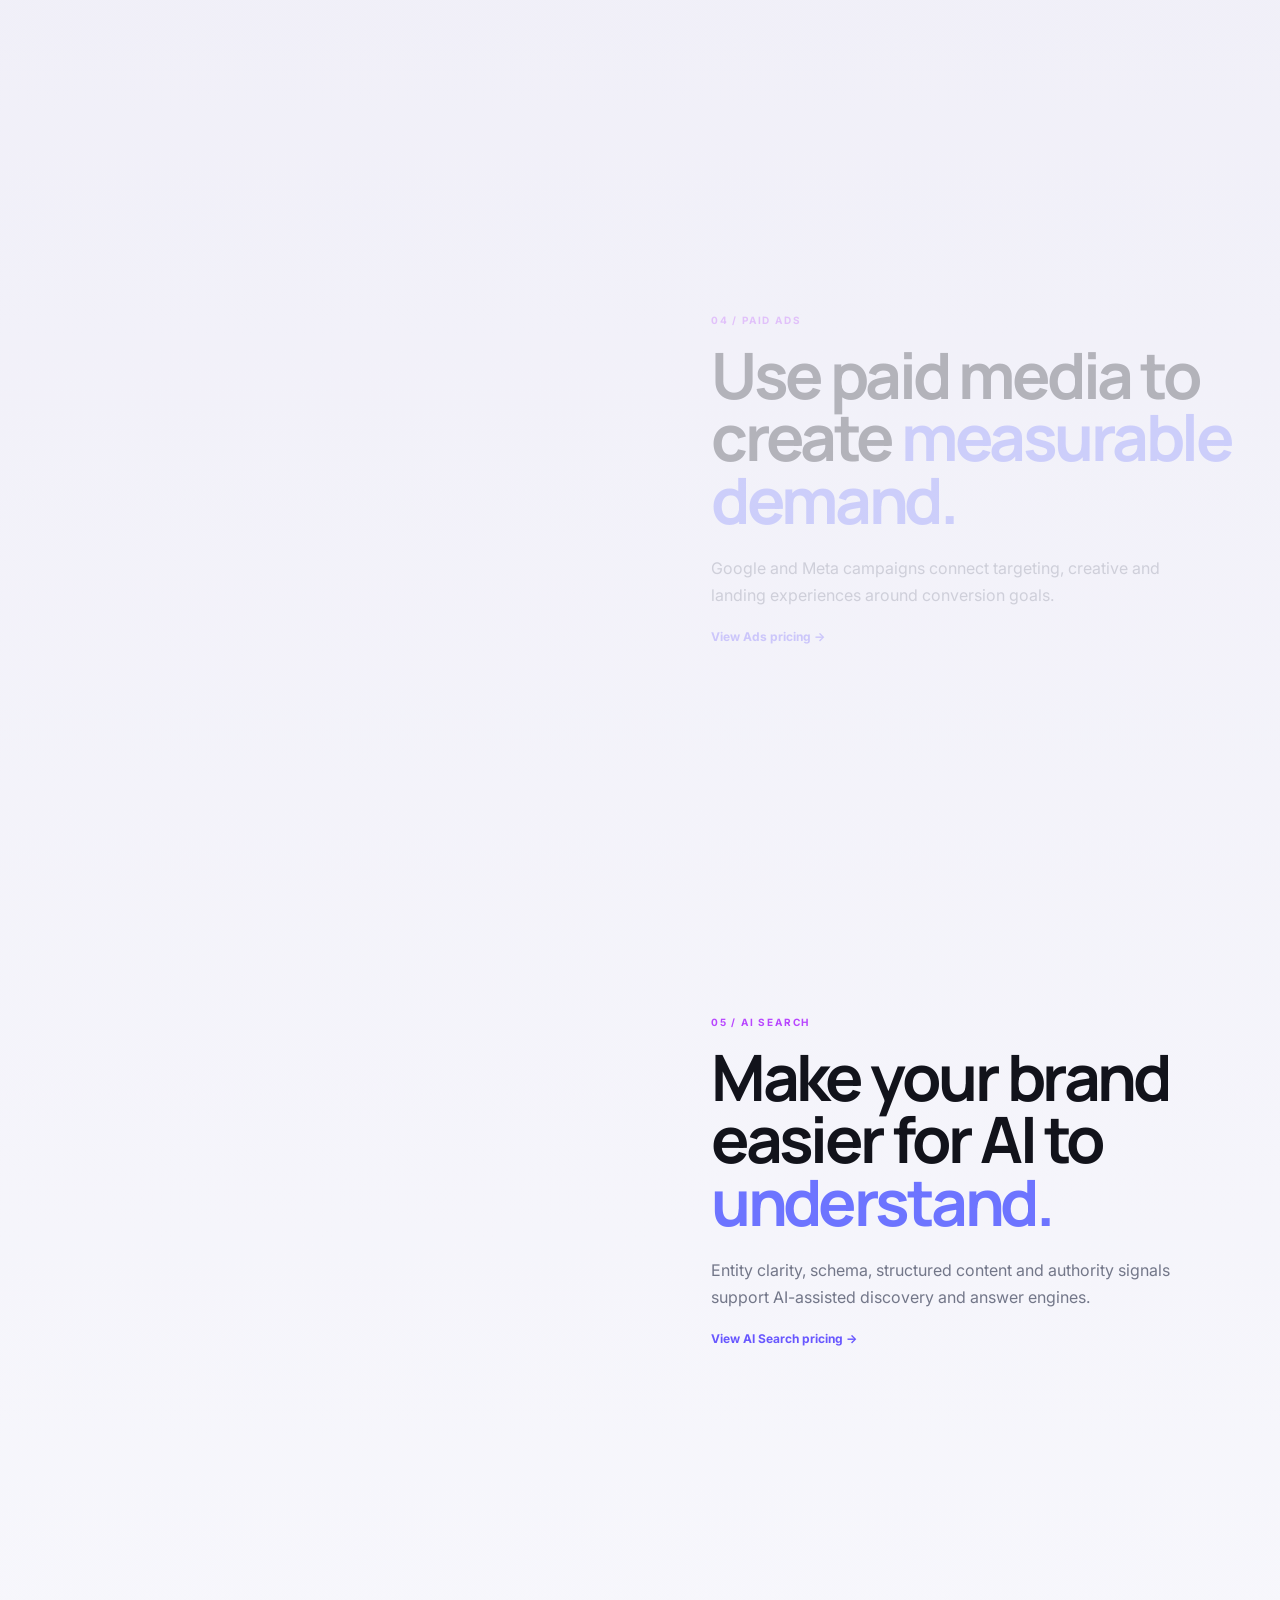
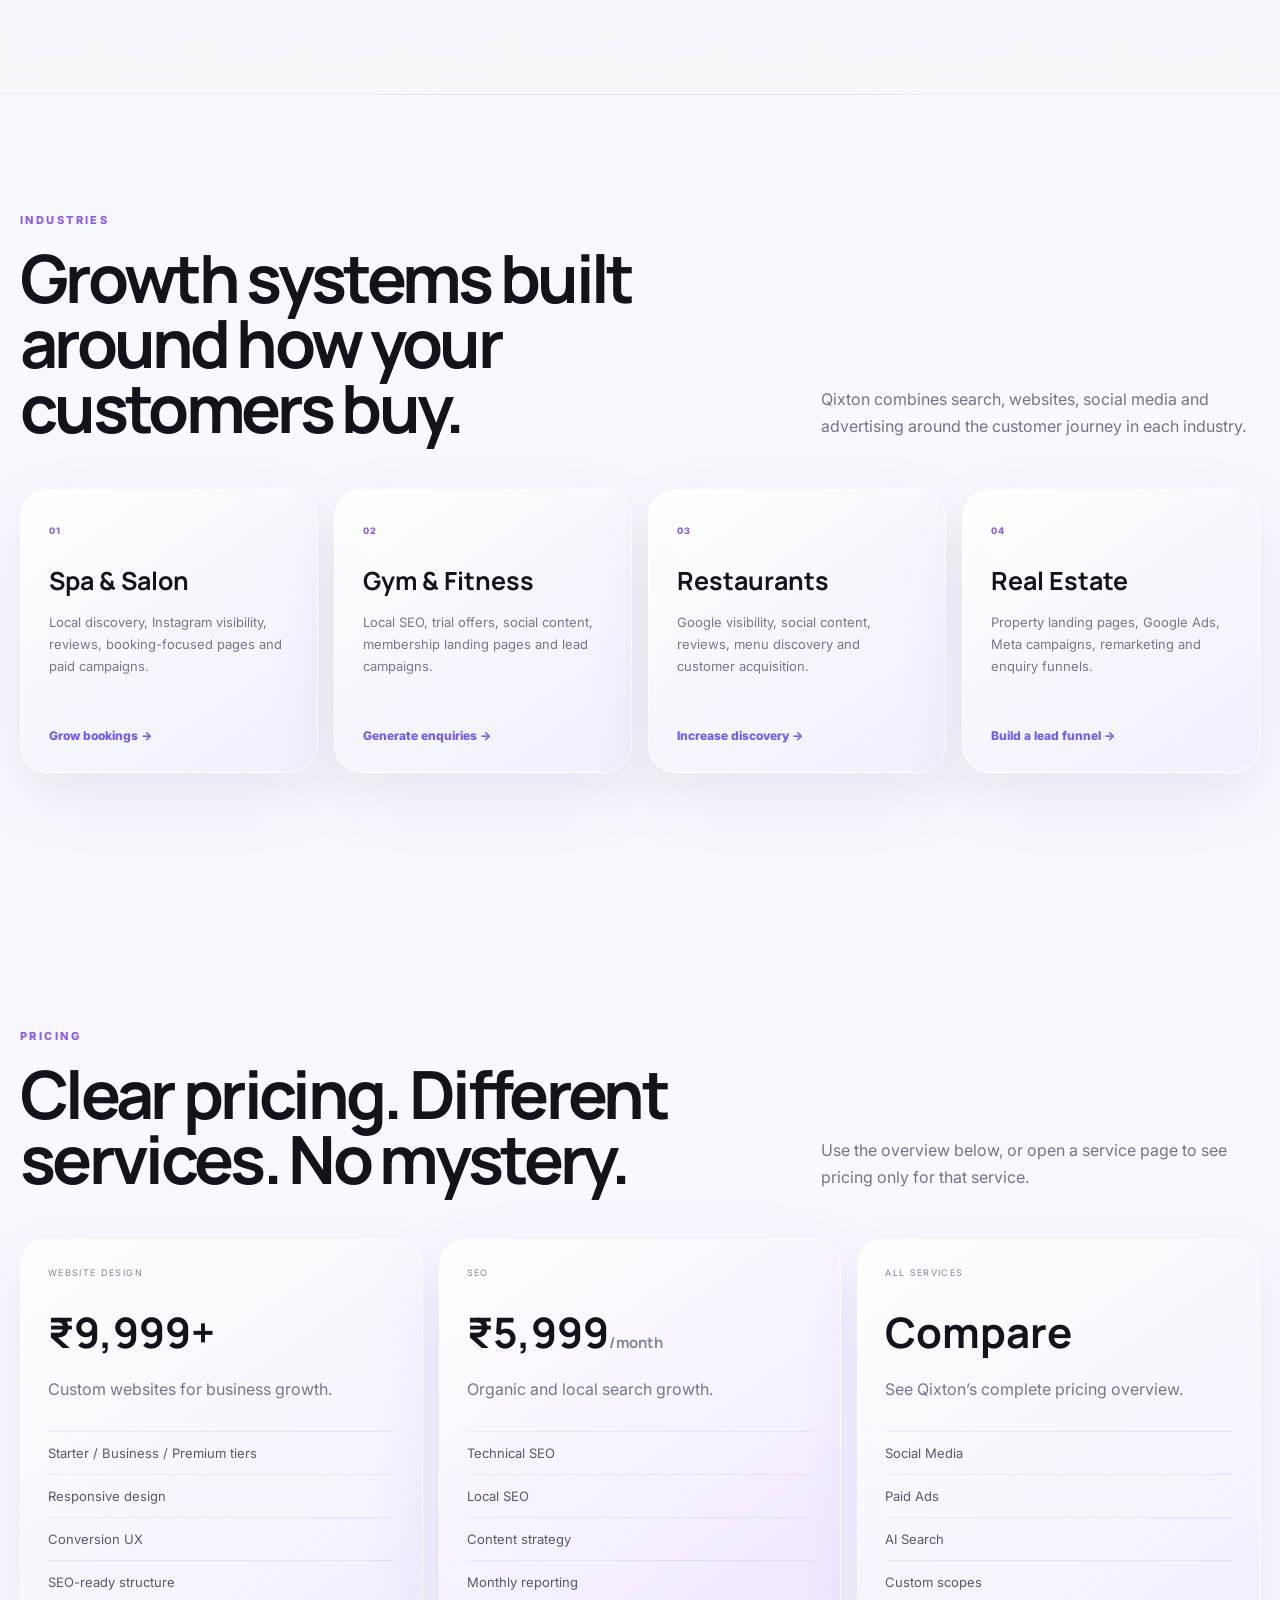
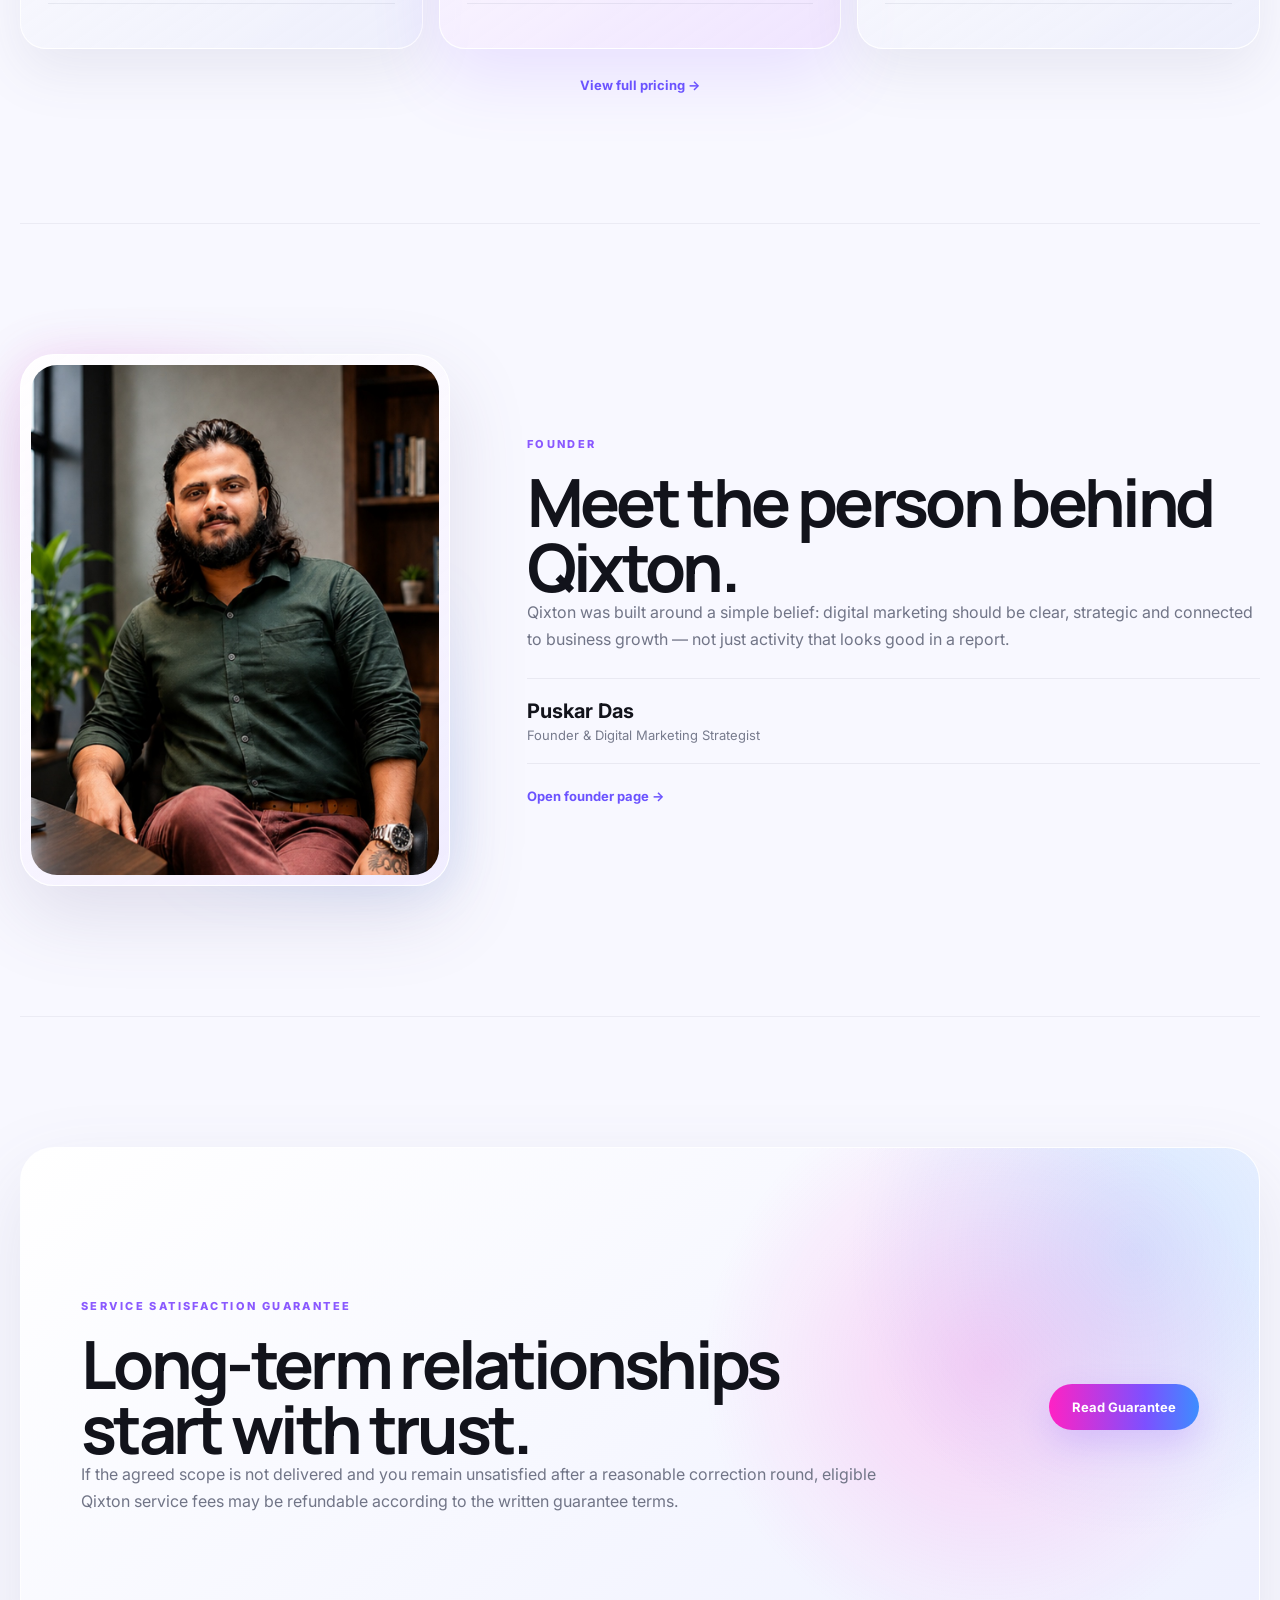
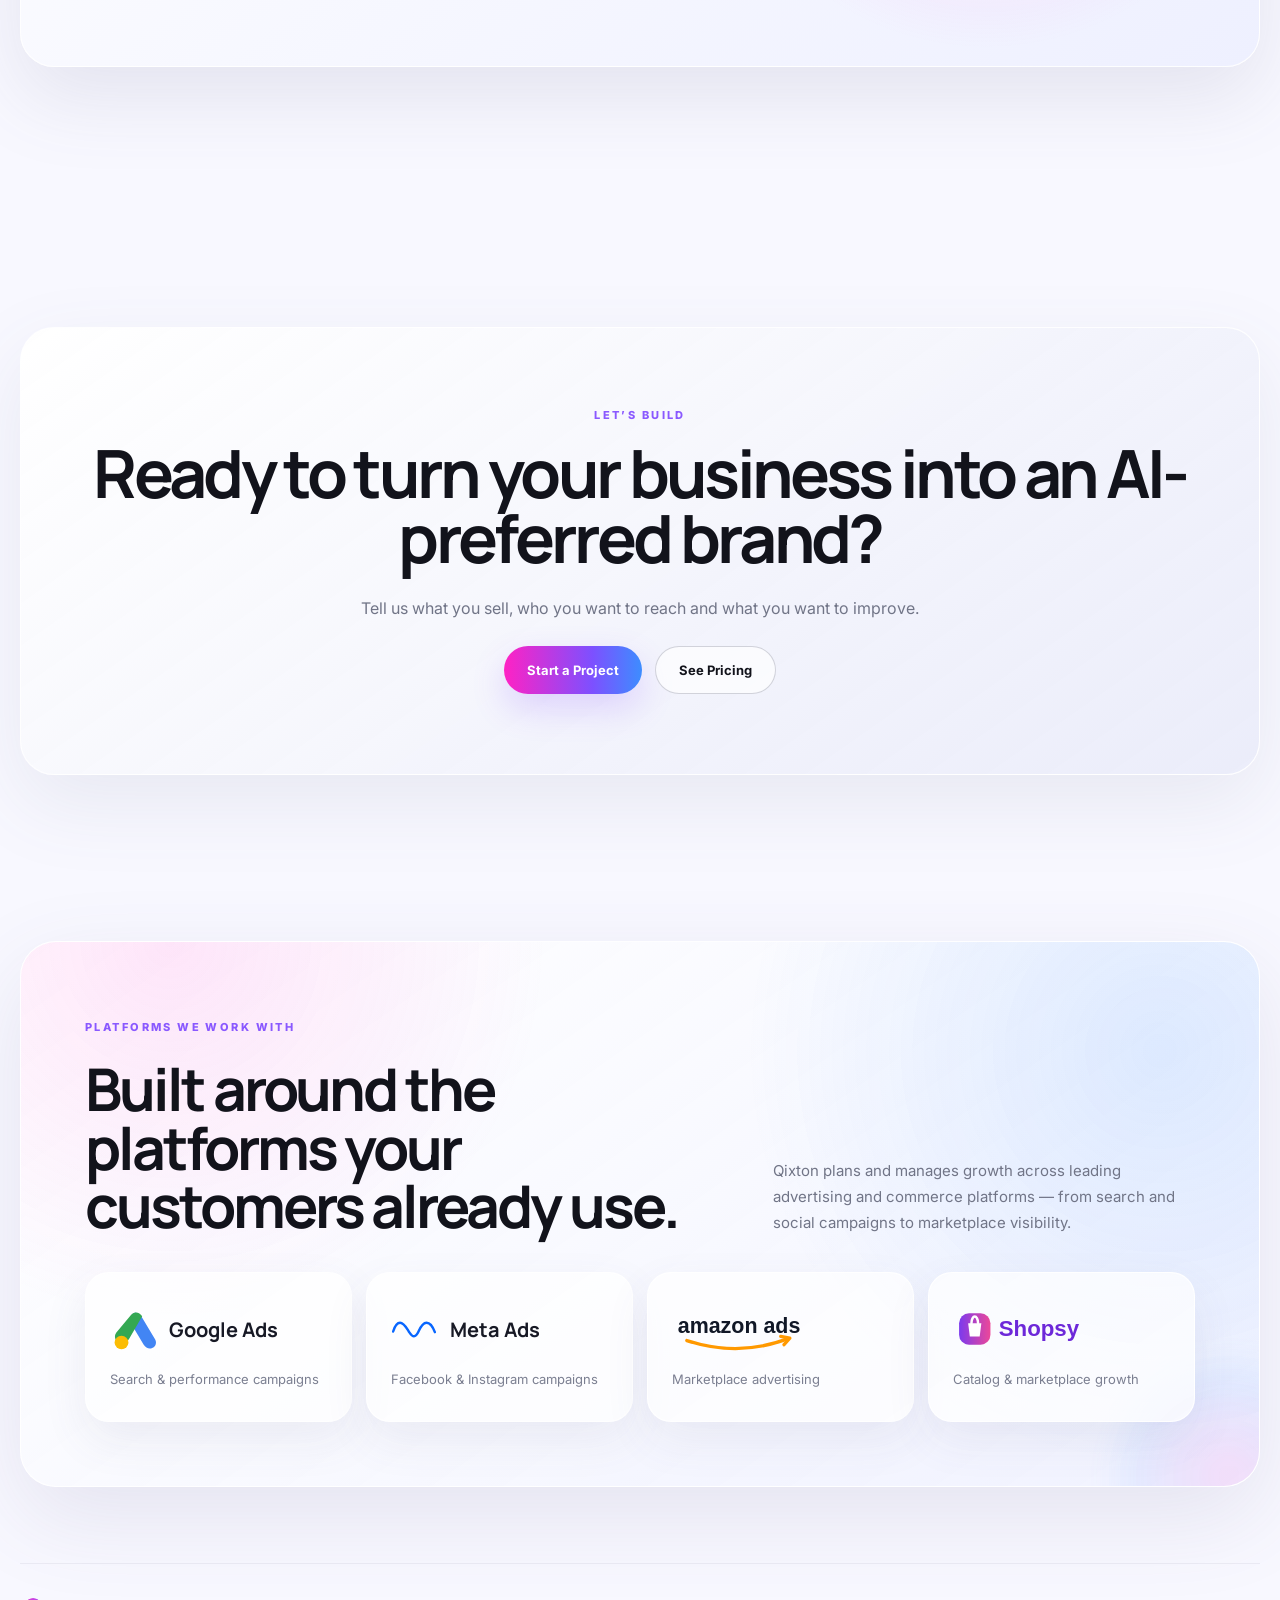
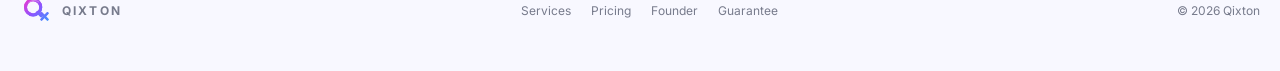
==== commit 38db62a6: "Add files via upload" ====
--- a/index.html
+++ b/index.html
@@ -123,16 +123,6 @@
 </div>
 </div>
 </section>
-<section class="platforms-light shell" id="our-work">
-<div class="section-kicker">PLATFORMS WE WORK WITH</div>
-<div class="section-heading"><h2>Built for the platforms that drive modern growth.</h2><p>Campaign strategy and optimization around the channels your customers already use.</p></div>
-<div class="platform-grid platform-grid-logo">
-<article><div class="platform-brand"><img alt="Google Ads logo" src="google-ads-logo.svg"/><b>Google Ads</b></div><span>Search, display and conversion campaigns.</span></article>
-<article><div class="platform-brand"><img alt="Meta logo" src="meta-logo.svg"/><b>Meta Ads</b></div><span>Facebook and Instagram growth campaigns.</span></article>
-<article><img alt="Amazon Ads" src="amazon-ads-logo.svg"/><span>Marketplace visibility and sponsored product support.</span></article>
-<article><img alt="Shopsy" src="shopsy-logo.svg"/><span>Catalog and marketplace growth support.</span></article>
-</div>
-</section>
 <section class="industries-light shell" id="industries">
 <div class="section-kicker">INDUSTRIES</div>
 <div class="section-heading"><h2>Growth systems built around how your customers buy.</h2><p>Qixton combines search, websites, social media and advertising around the customer journey in each industry.</p></div>
@@ -162,6 +152,33 @@
 <section class="contact-light shell" id="contact">
 <div class="contact-card"><div class="section-kicker">LET’S BUILD</div><h2>Ready to turn your business into an AI-preferred brand?</h2><p>Tell us what you sell, who you want to reach and what you want to improve.</p><div class="contact-actions"><a class="gradient-btn" href="contact-form.html">Start a Project</a><a class="outline-btn" href="pricing.html">See Pricing</a></div></div>
 </section>
+<section class="partners-end shell" id="partners">
+  <div class="partners-end-card">
+    <div class="partners-end-copy">
+      <div class="section-kicker">PLATFORMS WE WORK WITH</div>
+      <h2>Built around the platforms your customers already use.</h2>
+      <p>Qixton plans and manages growth across leading advertising and commerce platforms — from search and social campaigns to marketplace visibility.</p>
+    </div>
+    <div class="partners-logo-grid" aria-label="Platforms Qixton works with">
+      <article class="partner-logo-card google-partner">
+        <div class="partner-logo-lockup"><img src="google-ads-logo.svg" alt="Google Ads logo"><strong>Google Ads</strong></div>
+        <span>Search &amp; performance campaigns</span>
+      </article>
+      <article class="partner-logo-card meta-partner">
+        <div class="partner-logo-lockup"><img src="meta-logo.svg" alt="Meta logo"><strong>Meta Ads</strong></div>
+        <span>Facebook &amp; Instagram campaigns</span>
+      </article>
+      <article class="partner-logo-card amazon-partner">
+        <img class="partner-wordmark" src="amazon-ads-logo.svg" alt="Amazon Ads logo">
+        <span>Marketplace advertising</span>
+      </article>
+      <article class="partner-logo-card shopsy-partner">
+        <img class="partner-wordmark" src="shopsy-logo.svg" alt="Shopsy logo">
+        <span>Catalog &amp; marketplace growth</span>
+      </article>
+    </div>
+  </div>
+</section>
 </main>
 <footer class="footer-light shell"><div class="footer-brand"><img alt="" src="qx-mark.svg"/><b>QIXTON</b></div><div><a href="#services">Services</a><a href="pricing.html">Pricing</a><a href="founder.html">Founder</a><a href="guarantee.html">Guarantee</a></div><span>© <span id="year"></span> Qixton</span></footer>
 <script src="script.js"></script>
--- a/style.css
+++ b/style.css
@@ -766,3 +766,124 @@
 @media(prefers-reduced-motion:reduce){
   .hero-globe-motion *{animation:none!important}
 }
+
+
+/* ===== QIXTON END PARTNERS SECTION ===== */
+.partners-end{
+  padding-top:36px;
+  padding-bottom:76px;
+}
+.partners-end-card{
+  position:relative;
+  overflow:hidden;
+  border-radius:36px;
+  padding:clamp(38px,5vw,68px);
+  background:
+    radial-gradient(circle at 12% 0%,rgba(255,76,214,.14),transparent 31%),
+    radial-gradient(circle at 92% 20%,rgba(64,146,255,.14),transparent 34%),
+    linear-gradient(145deg,rgba(255,255,255,.95),rgba(239,241,255,.84));
+  border:1px solid rgba(255,255,255,.96);
+  box-shadow:0 30px 90px rgba(91,82,133,.12);
+}
+.partners-end-card::after{
+  content:"";
+  position:absolute;
+  width:260px;height:260px;
+  right:-100px;bottom:-120px;
+  border-radius:50%;
+  background:radial-gradient(circle,rgba(255,62,211,.12),rgba(76,139,255,.08) 52%,transparent 72%);
+  filter:blur(8px);
+  pointer-events:none;
+}
+.partners-end-copy{
+  display:grid;
+  grid-template-columns:minmax(0,1.2fr) minmax(260px,.8fr);
+  gap:54px;
+  align-items:end;
+  margin-bottom:36px;
+}
+.partners-end-copy .section-kicker{grid-column:1/-1;margin-bottom:-28px}
+.partners-end-copy h2{
+  margin:0;
+  font-family:Manrope,Inter,sans-serif;
+  font-size:clamp(38px,4.6vw,66px);
+  line-height:1;
+  letter-spacing:-.052em;
+  max-width:780px;
+}
+.partners-end-copy p{
+  margin:0;
+  color:#717587;
+  font-size:15px;
+  line-height:1.75;
+  max-width:520px;
+}
+.partners-logo-grid{
+  position:relative;
+  z-index:1;
+  display:grid;
+  grid-template-columns:repeat(4,minmax(0,1fr));
+  gap:14px;
+}
+.partner-logo-card{
+  min-height:150px;
+  border-radius:24px;
+  padding:24px;
+  display:flex;
+  flex-direction:column;
+  justify-content:center;
+  gap:17px;
+  background:rgba(255,255,255,.72);
+  border:1px solid rgba(255,255,255,.96);
+  box-shadow:0 18px 45px rgba(90,94,130,.09);
+  transition:transform .25s ease,box-shadow .25s ease,background .25s ease;
+}
+.partner-logo-card:hover{
+  transform:translateY(-5px);
+  background:rgba(255,255,255,.92);
+  box-shadow:0 24px 55px rgba(90,94,130,.14);
+}
+.partner-logo-lockup{
+  display:flex;
+  align-items:center;
+  gap:13px;
+  min-height:48px;
+}
+.partner-logo-lockup img{
+  display:block;
+  width:46px;
+  height:42px;
+  object-fit:contain;
+  flex:0 0 46px;
+}
+.partner-logo-lockup strong{
+  font-family:Manrope,Inter,sans-serif;
+  font-size:20px;
+  color:#171925;
+  white-space:nowrap;
+}
+.partner-wordmark{
+  display:block;
+  width:auto;
+  max-width:178px;
+  height:48px;
+  object-fit:contain;
+  object-position:left center;
+}
+.partner-logo-card span{
+  color:#7b7f91;
+  font-size:13px;
+  line-height:1.45;
+}
+.footer-light{margin-top:0}
+@media(max-width:980px){
+  .partners-end-copy{grid-template-columns:1fr;gap:18px}
+  .partners-end-copy .section-kicker{grid-column:auto;margin-bottom:2px}
+  .partners-logo-grid{grid-template-columns:repeat(2,minmax(0,1fr))}
+}
+@media(max-width:620px){
+  .partners-end{padding-top:18px;padding-bottom:52px}
+  .partners-end-card{border-radius:28px;padding:30px 20px}
+  .partners-logo-grid{grid-template-columns:1fr}
+  .partner-logo-card{min-height:128px}
+}
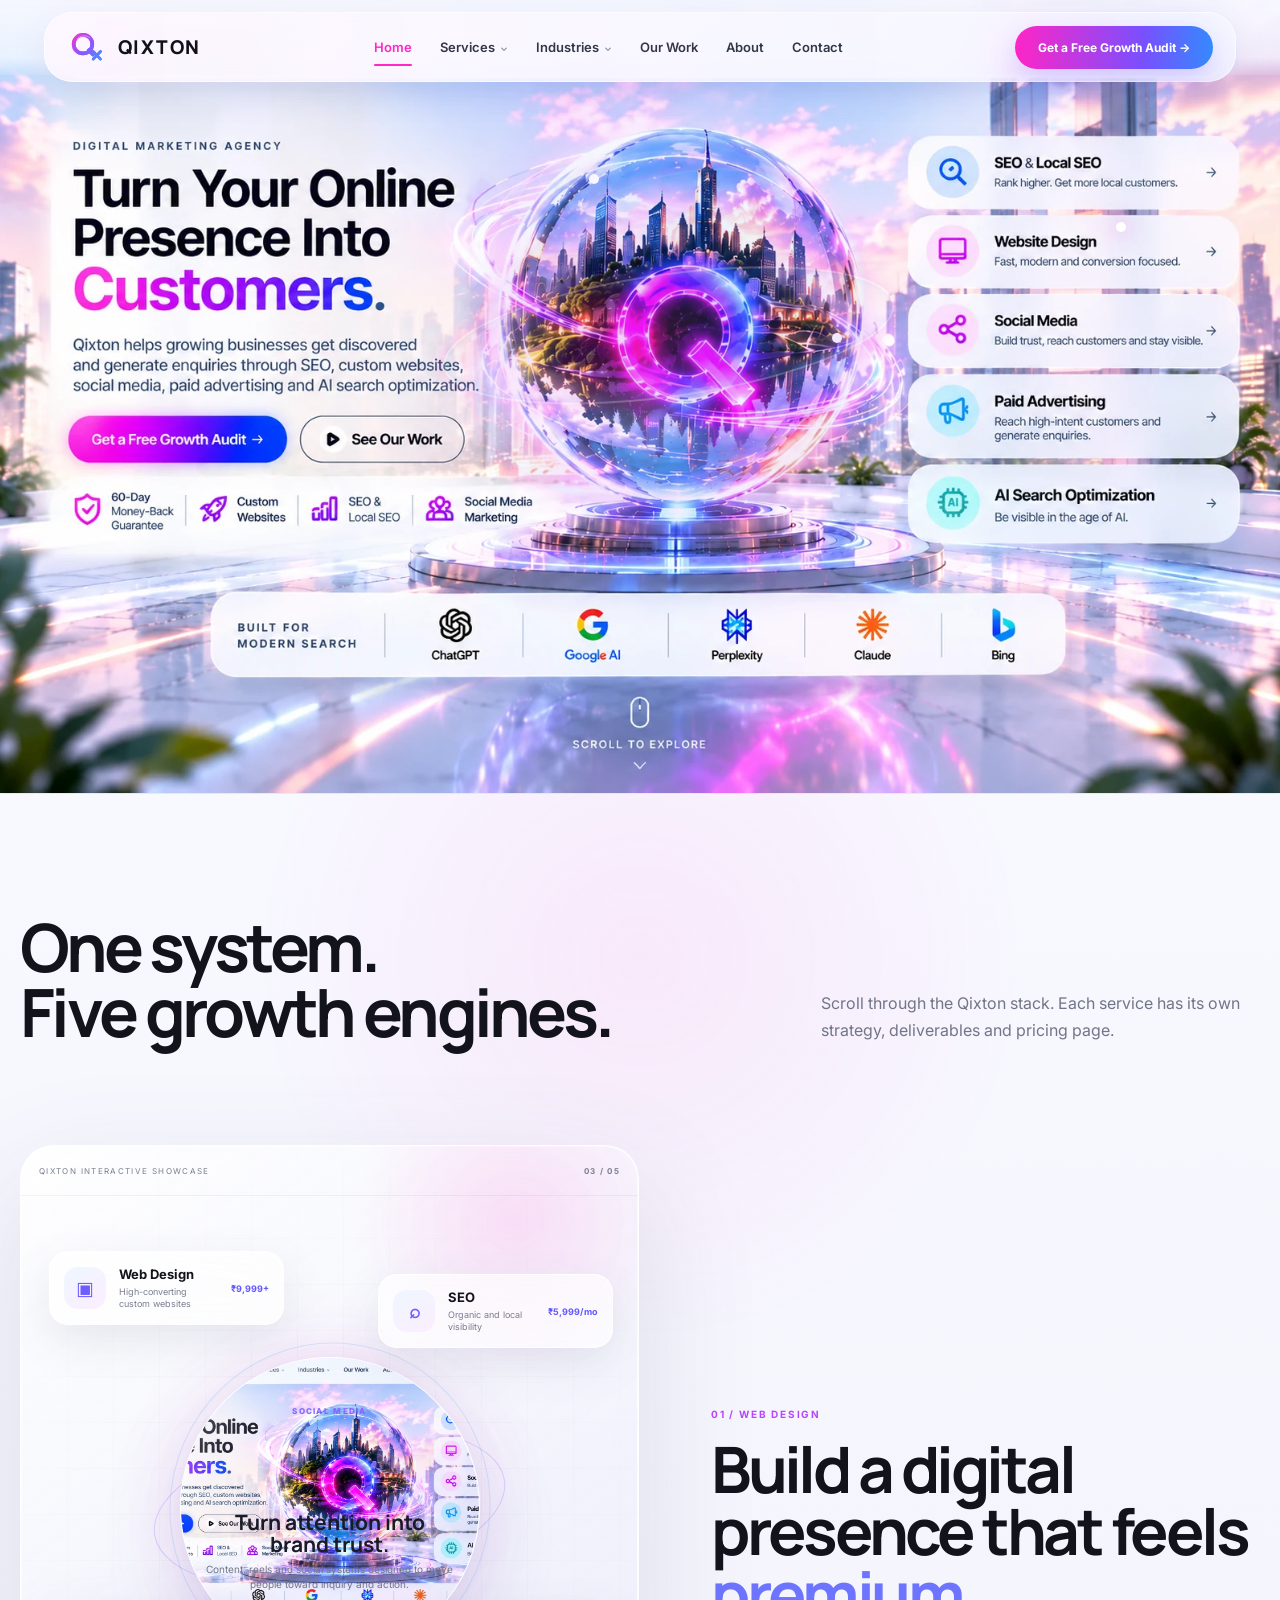
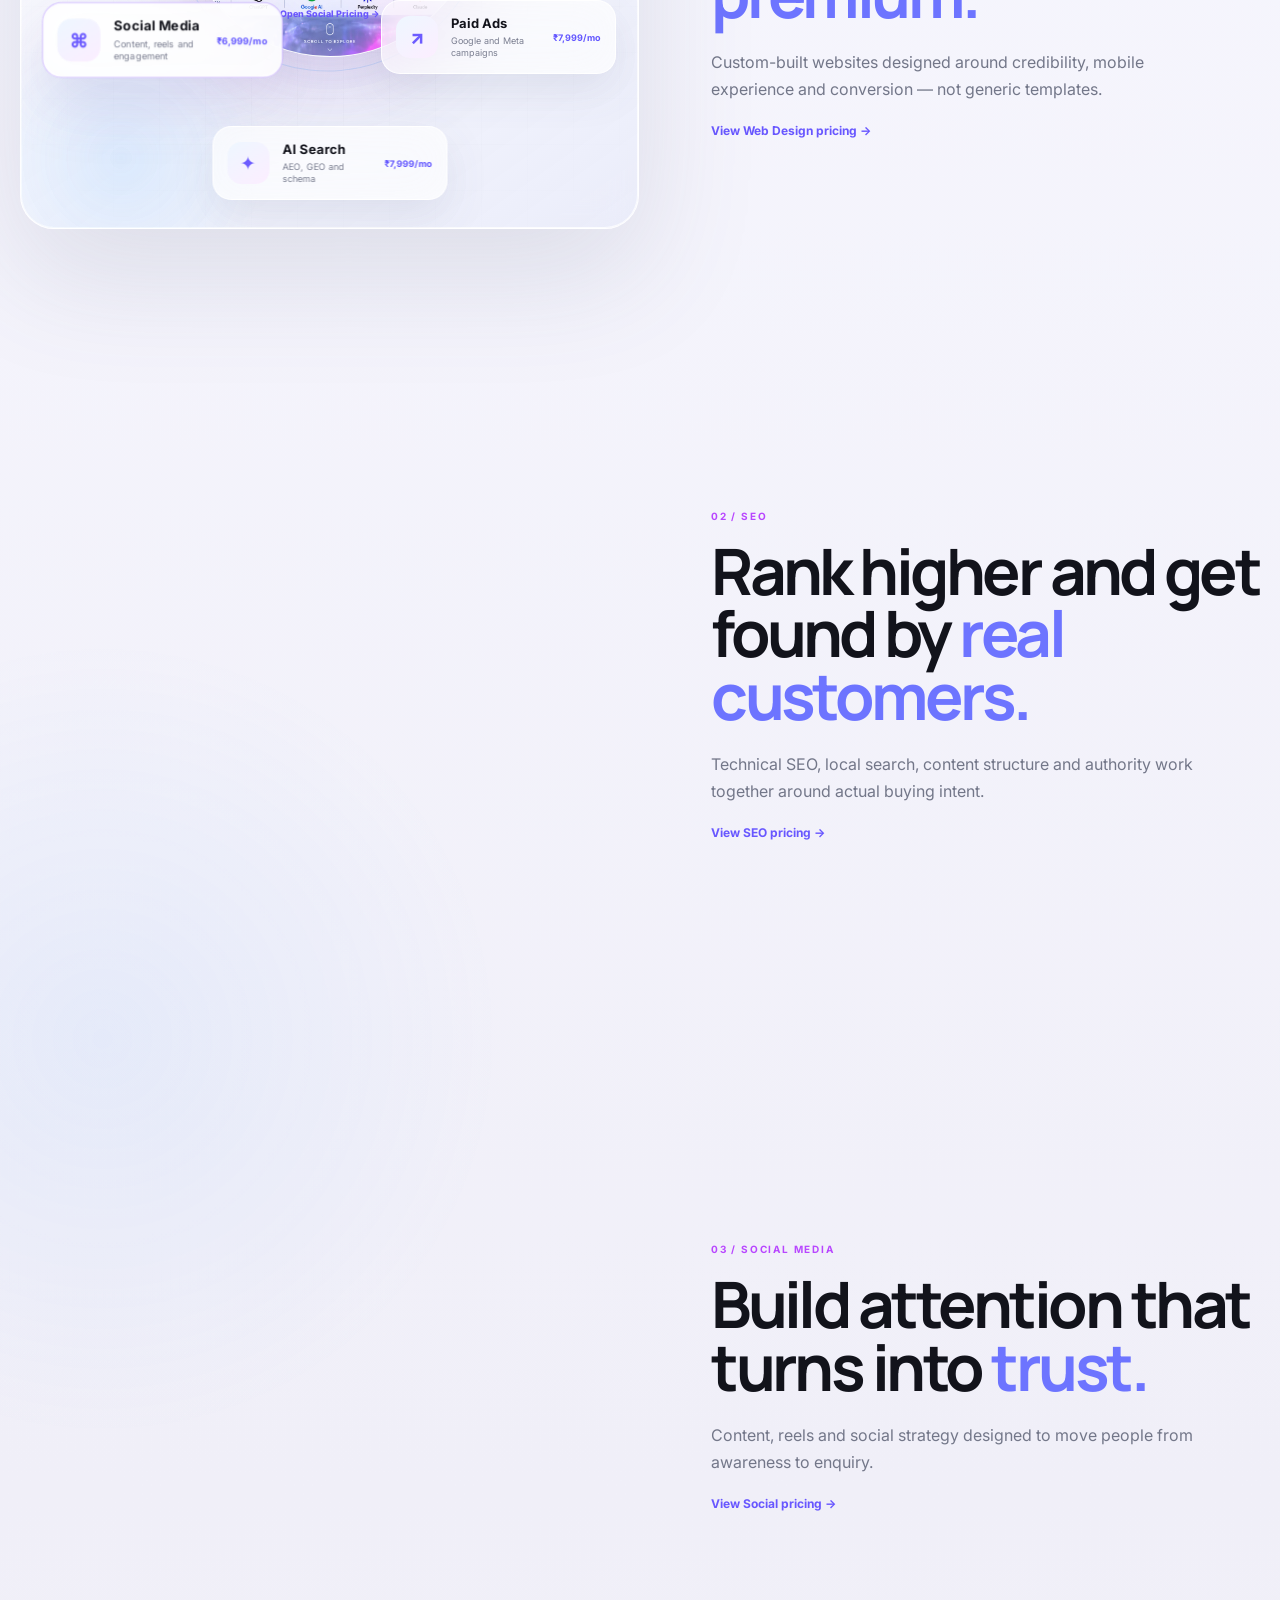
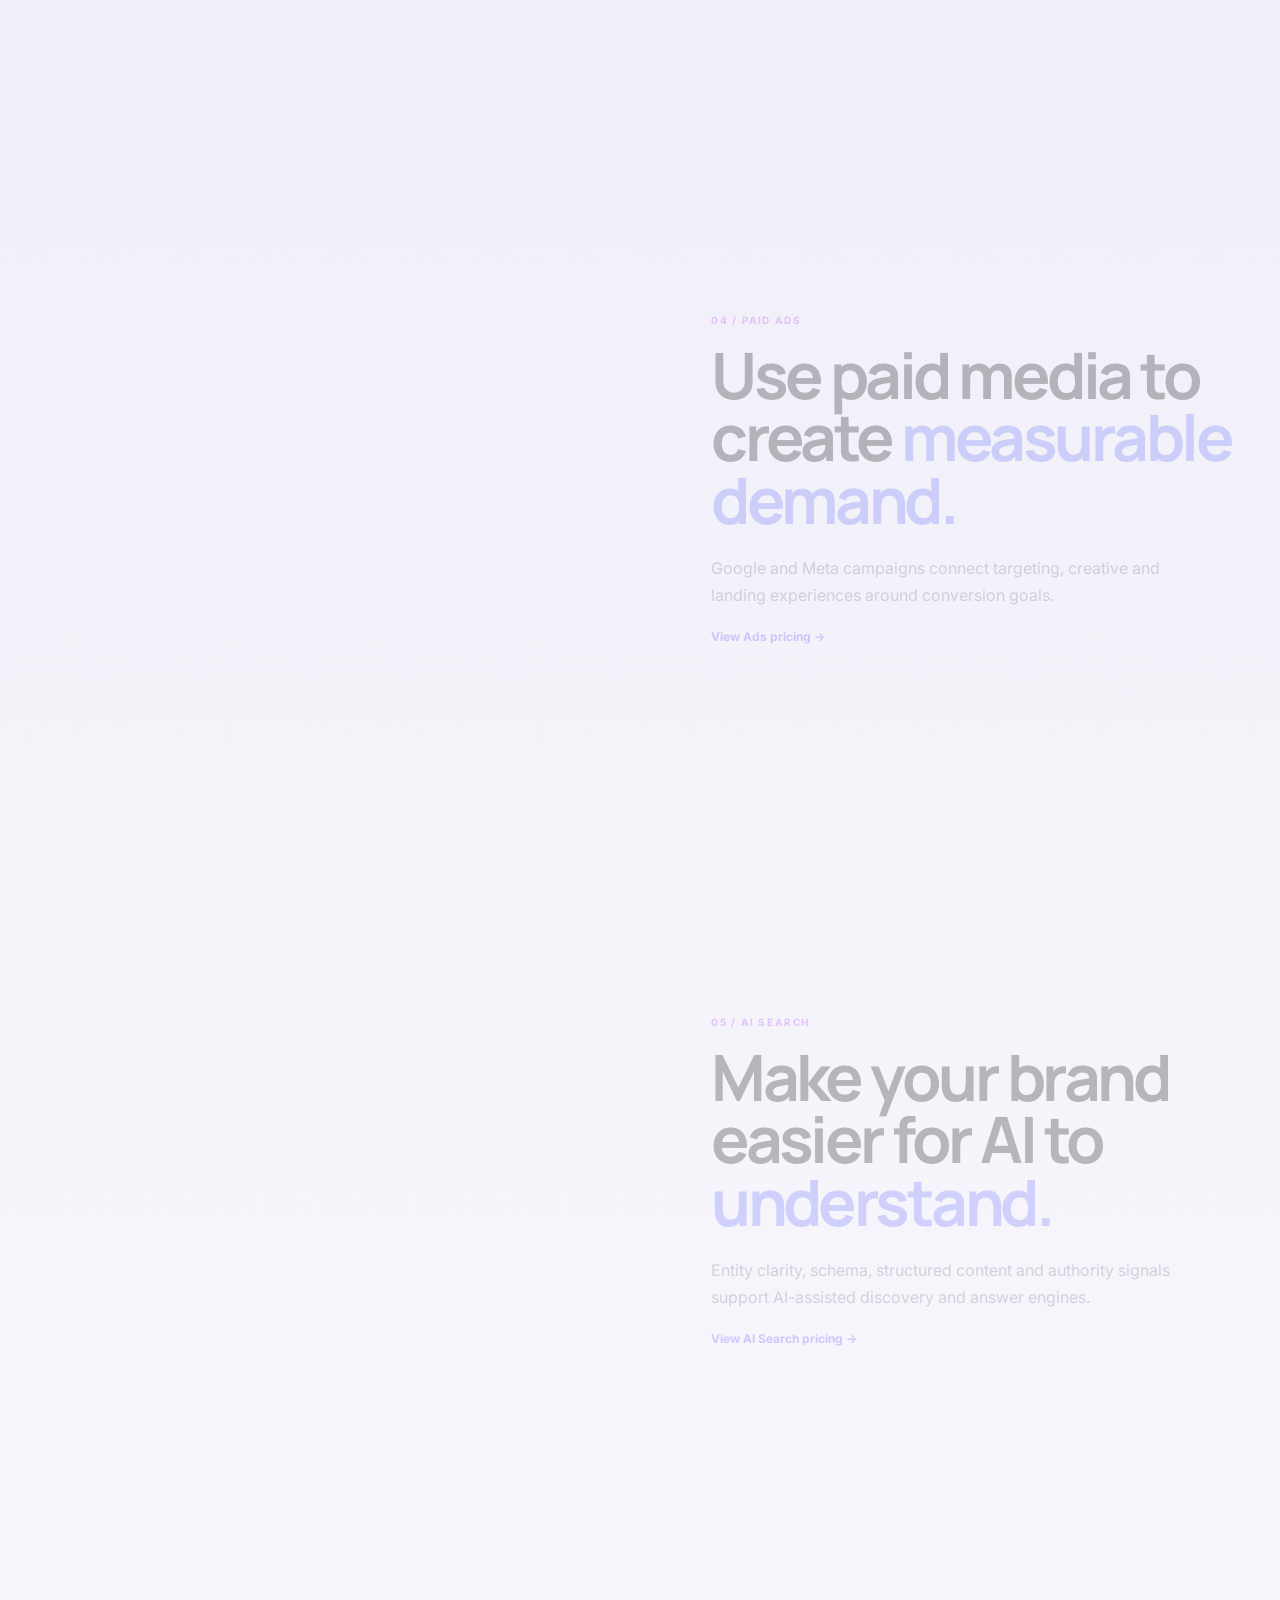
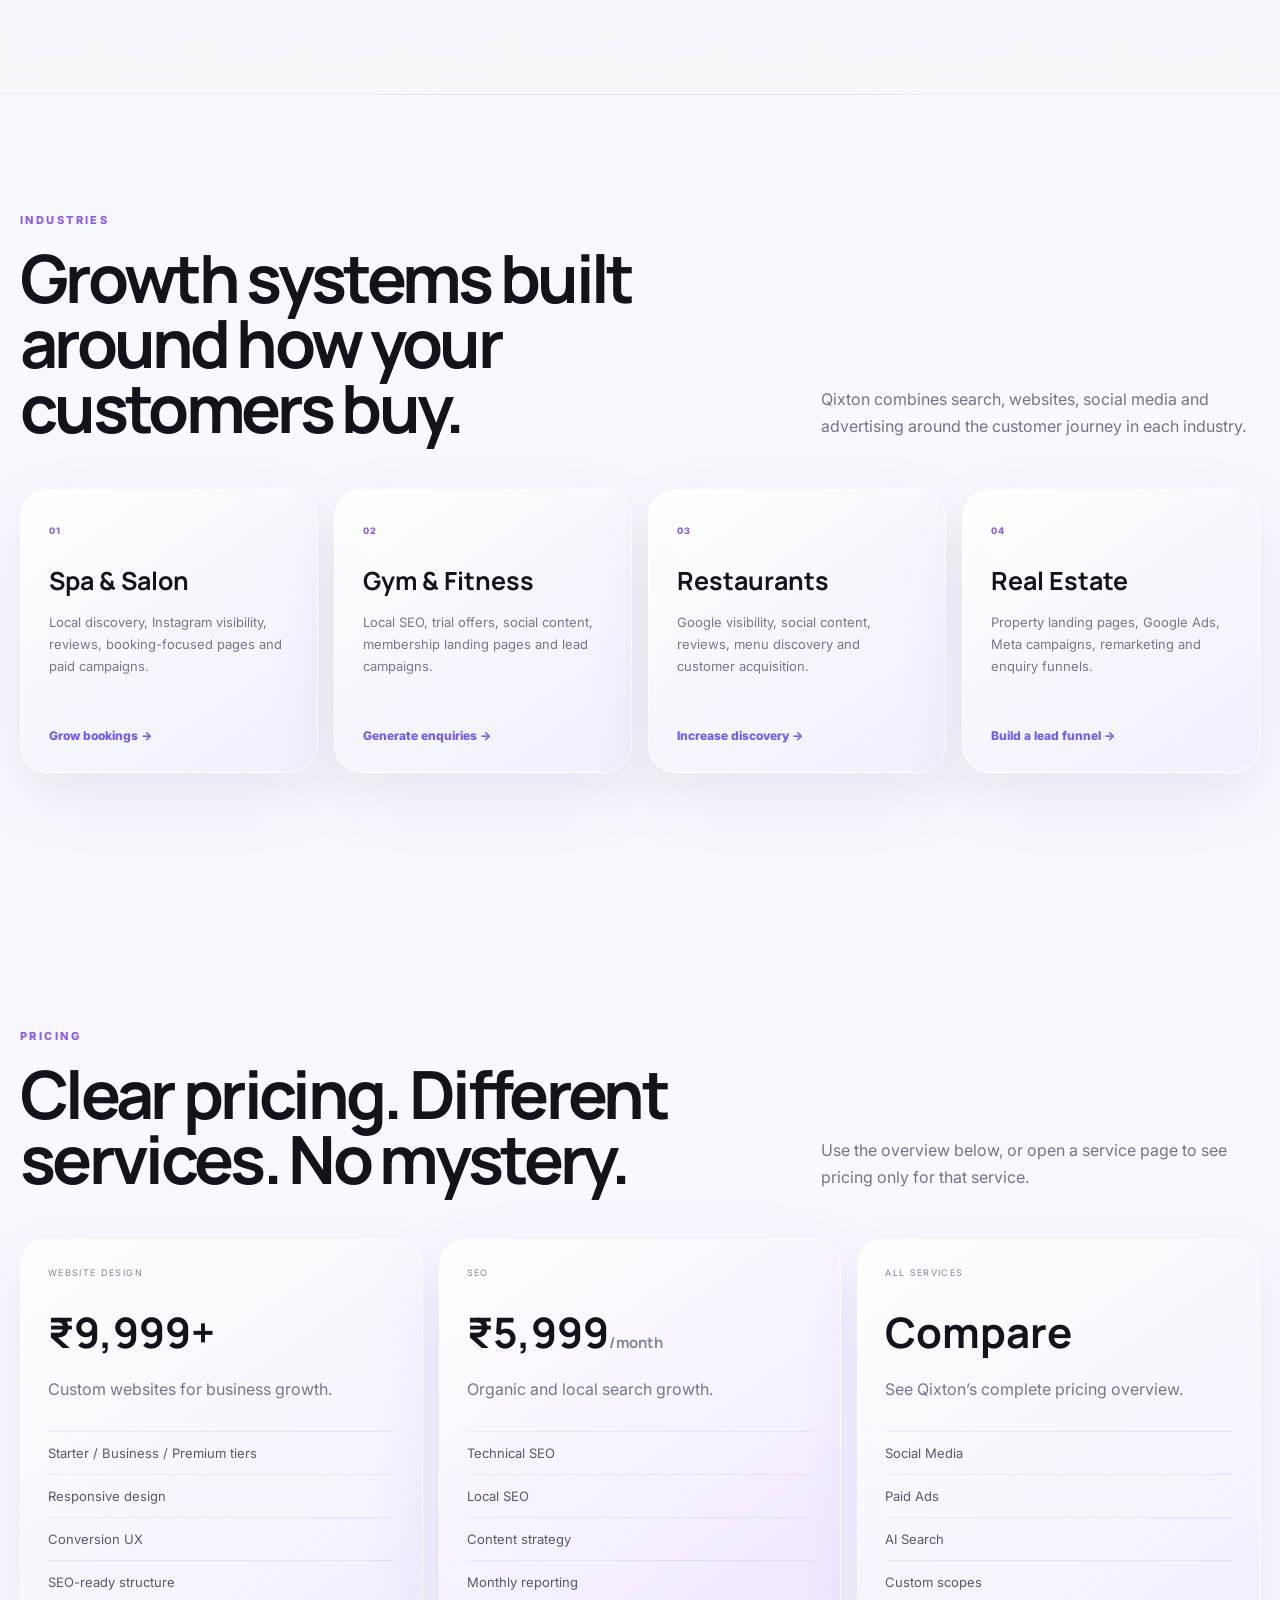
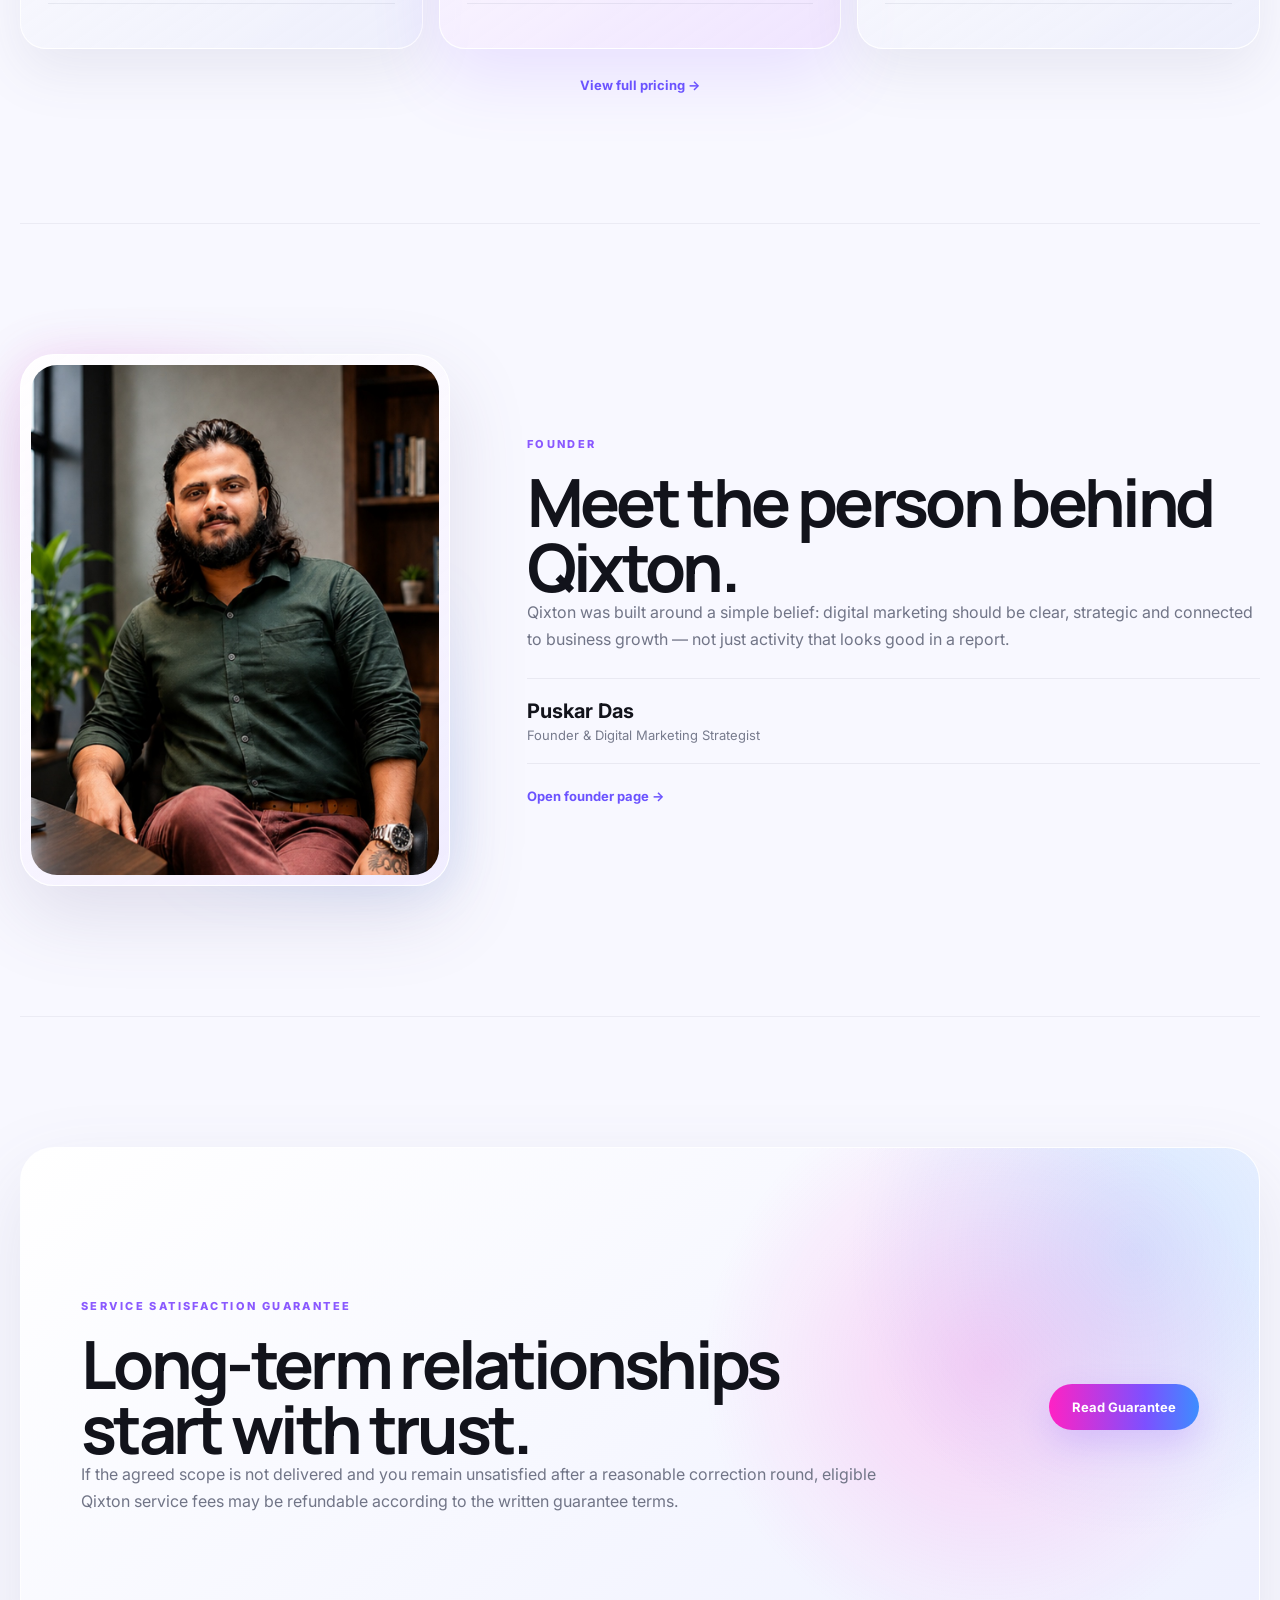
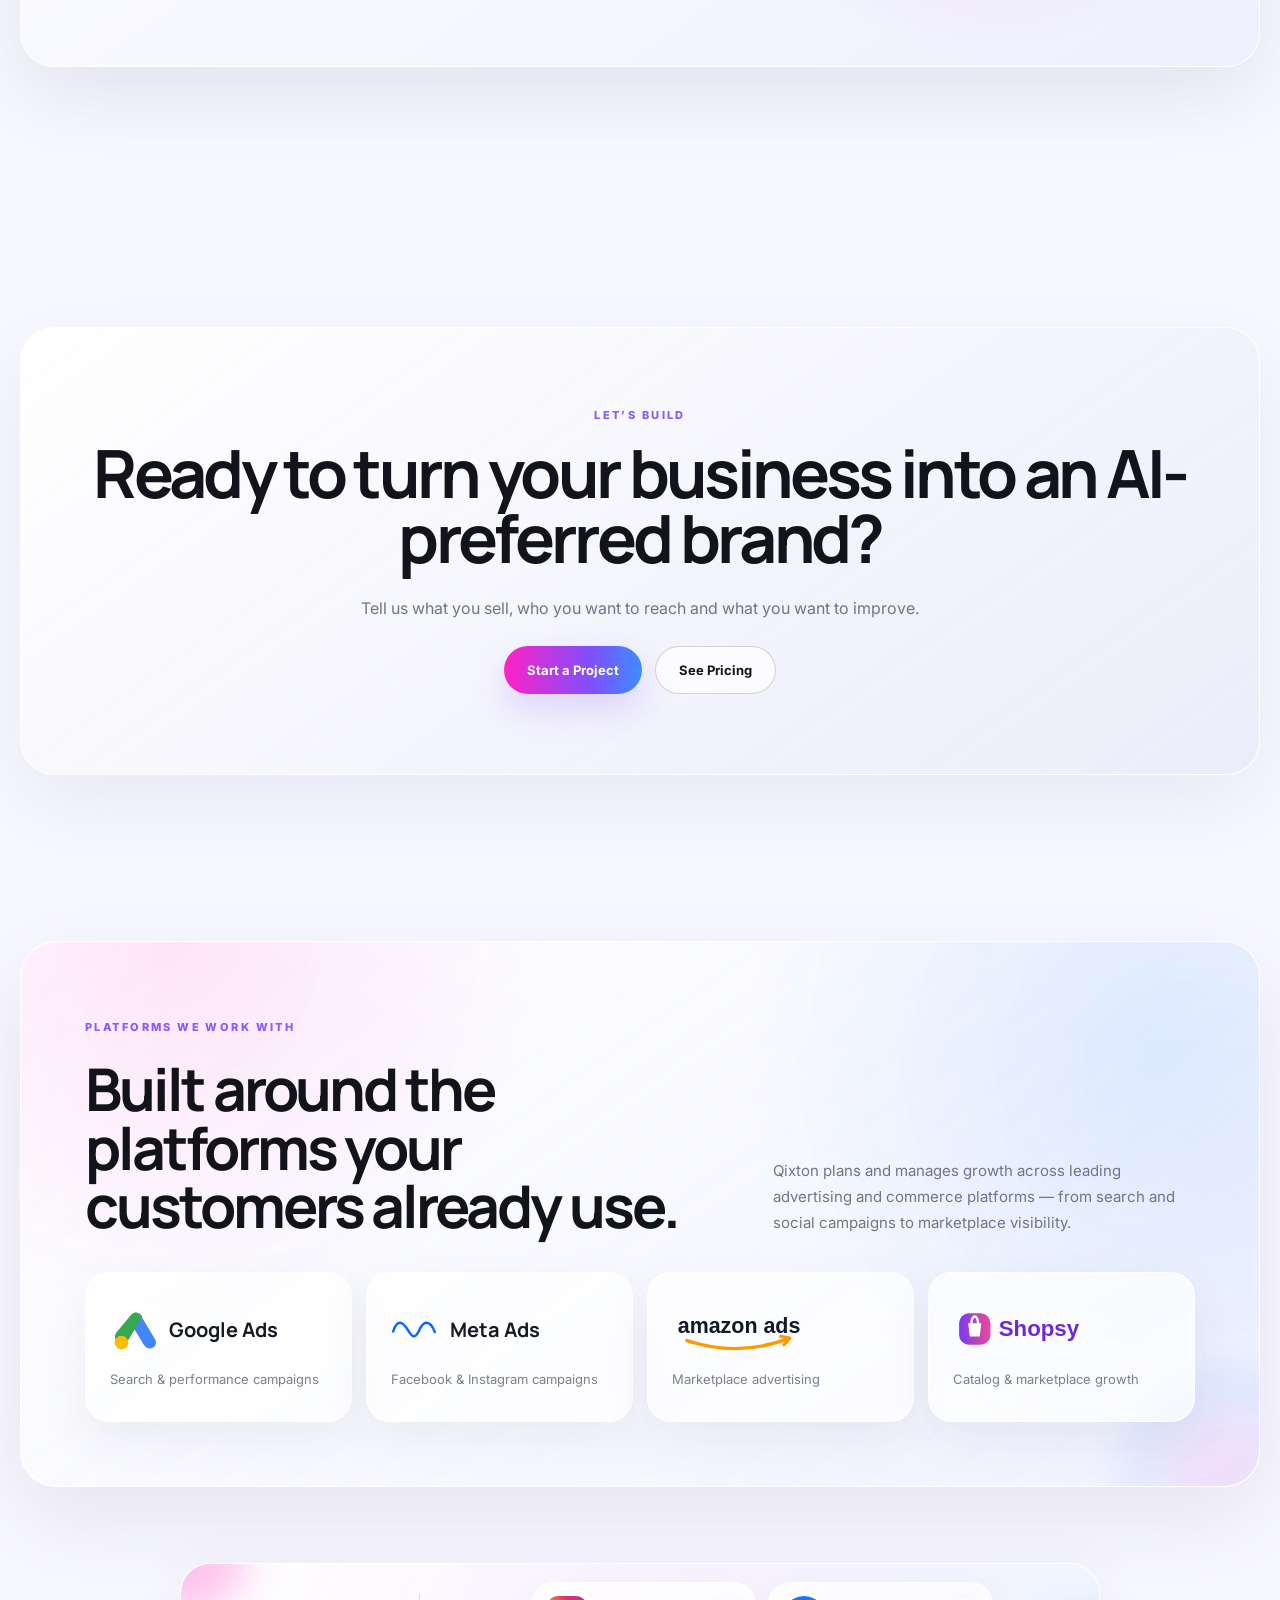
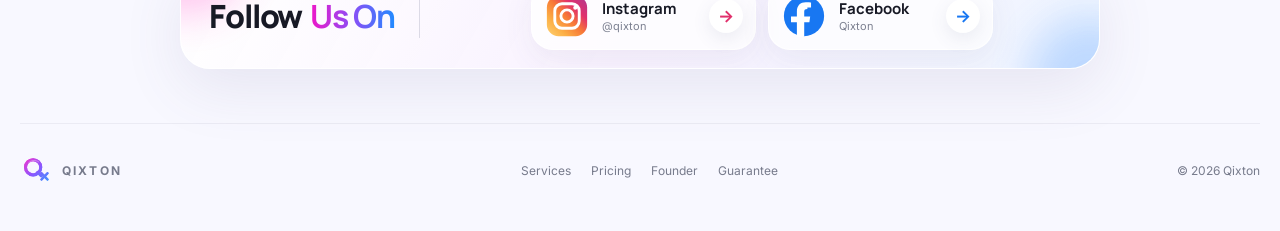
==== commit 3cd48155: "Add files via upload" ====
--- a/index.html
+++ b/index.html
@@ -179,6 +179,23 @@
     </div>
   </div>
 </section>
+<section class="social-follow shell" aria-labelledby="socialFollowTitle">
+  <div class="social-follow-card">
+    <div class="social-follow-title" id="socialFollowTitle"><span>Follow</span> <strong>Us On</strong></div>
+    <div class="social-follow-links">
+      <a class="social-follow-link instagram" href="https://www.instagram.com/qixton?stkn=MWM4N2Zqc3AzZ203OA%3D%3D&amp;utm_source=qr" target="_blank" rel="noopener noreferrer" aria-label="Follow Qixton on Instagram">
+        <img src="instagram-icon.svg" alt="" aria-hidden="true">
+        <span><b>Instagram</b><small>@qixton</small></span>
+        <em aria-hidden="true">→</em>
+      </a>
+      <a class="social-follow-link facebook" href="https://www.facebook.com/share/1Dnm8bhb3w/?mibextid=wwXIfr" target="_blank" rel="noopener noreferrer" aria-label="Follow Qixton on Facebook">
+        <img src="facebook-icon.svg" alt="" aria-hidden="true">
+        <span><b>Facebook</b><small>Qixton</small></span>
+        <em aria-hidden="true">→</em>
+      </a>
+    </div>
+  </div>
+</section>
 </main>
 <footer class="footer-light shell"><div class="footer-brand"><img alt="" src="qx-mark.svg"/><b>QIXTON</b></div><div><a href="#services">Services</a><a href="pricing.html">Pricing</a><a href="founder.html">Founder</a><a href="guarantee.html">Guarantee</a></div><span>© <span id="year"></span> Qixton</span></footer>
 <script src="script.js"></script>
--- a/style.css
+++ b/style.css
@@ -887,3 +887,104 @@
   .partners-logo-grid{grid-template-columns:1fr}
   .partner-logo-card{min-height:128px}
 }
+
+/* ===== QIXTON FOLLOW US SECTION ===== */
+.social-follow{
+  padding-top:0;
+  padding-bottom:54px;
+}
+.social-follow-card{
+  display:flex;
+  align-items:center;
+  justify-content:center;
+  gap:26px;
+  width:min(920px,100%);
+  margin:0 auto;
+  padding:18px 20px 18px 28px;
+  border-radius:30px;
+  background:linear-gradient(120deg,rgba(255,255,255,.90),rgba(249,241,255,.86),rgba(237,245,255,.86));
+  border:1px solid rgba(255,255,255,.96);
+  box-shadow:0 20px 60px rgba(91,82,133,.11);
+  position:relative;
+  overflow:hidden;
+}
+.social-follow-card::before,
+.social-follow-card::after{
+  content:"";
+  position:absolute;
+  width:120px;height:120px;border-radius:50%;filter:blur(20px);opacity:.28;pointer-events:none;
+}
+.social-follow-card::before{left:-55px;top:-70px;background:#ff2bc2}
+.social-follow-card::after{right:-50px;bottom:-70px;background:#3d8dff}
+.social-follow-title{
+  position:relative;z-index:1;
+  display:flex;
+  align-items:baseline;
+  gap:8px;
+  white-space:nowrap;
+  font-family:Manrope,Inter,sans-serif;
+  font-size:clamp(24px,2.5vw,36px);
+  font-weight:800;
+  letter-spacing:-.035em;
+  color:#171925;
+  padding-right:24px;
+  border-right:1px solid rgba(110,114,141,.22);
+}
+.social-follow-title strong{
+  background:linear-gradient(90deg,#ef17c8,#8b4df6,#218bff);
+  -webkit-background-clip:text;background-clip:text;color:transparent;
+}
+.social-follow-links{
+  position:relative;z-index:1;
+  display:flex;
+  align-items:center;
+  gap:12px;
+  flex:1;
+  justify-content:center;
+}
+.social-follow-link{
+  min-width:225px;
+  display:flex;
+  align-items:center;
+  gap:12px;
+  padding:10px 12px;
+  border-radius:22px;
+  text-decoration:none;
+  color:#171925;
+  background:rgba(255,255,255,.76);
+  border:1px solid rgba(255,255,255,.96);
+  box-shadow:0 10px 30px rgba(87,92,132,.08);
+  transition:transform .22s ease,box-shadow .22s ease,background .22s ease;
+}
+.social-follow-link:hover{
+  transform:translateY(-3px);
+  background:rgba(255,255,255,.96);
+  box-shadow:0 16px 38px rgba(87,92,132,.14);
+}
+.social-follow-link img{
+  width:46px;height:46px;object-fit:contain;flex:0 0 46px;
+}
+.social-follow-link span{display:flex;flex-direction:column;gap:2px;line-height:1.15;min-width:0}
+.social-follow-link b{font-family:Manrope,Inter,sans-serif;font-size:15px}
+.social-follow-link small{font-size:11px;color:#7d8191}
+.social-follow-link em{
+  margin-left:auto;
+  width:34px;height:34px;border-radius:50%;display:grid;place-items:center;
+  font-style:normal;font-size:17px;font-weight:700;
+  background:#fff;
+  box-shadow:0 6px 18px rgba(81,86,124,.10);
+}
+.social-follow-link.instagram em{color:#e1306c}
+.social-follow-link.facebook em{color:#1877f2}
+@media(max-width:850px){
+  .social-follow-card{flex-direction:column;align-items:stretch;padding:22px}
+  .social-follow-title{border-right:0;border-bottom:1px solid rgba(110,114,141,.18);padding:0 0 15px;justify-content:center}
+  .social-follow-links{width:100%}
+  .social-follow-link{flex:1;min-width:0}
+}
+@media(max-width:560px){
+  .social-follow{padding-bottom:38px}
+  .social-follow-card{border-radius:26px;padding:18px}
+  .social-follow-links{flex-direction:column}
+  .social-follow-link{width:100%;min-width:0}
+}
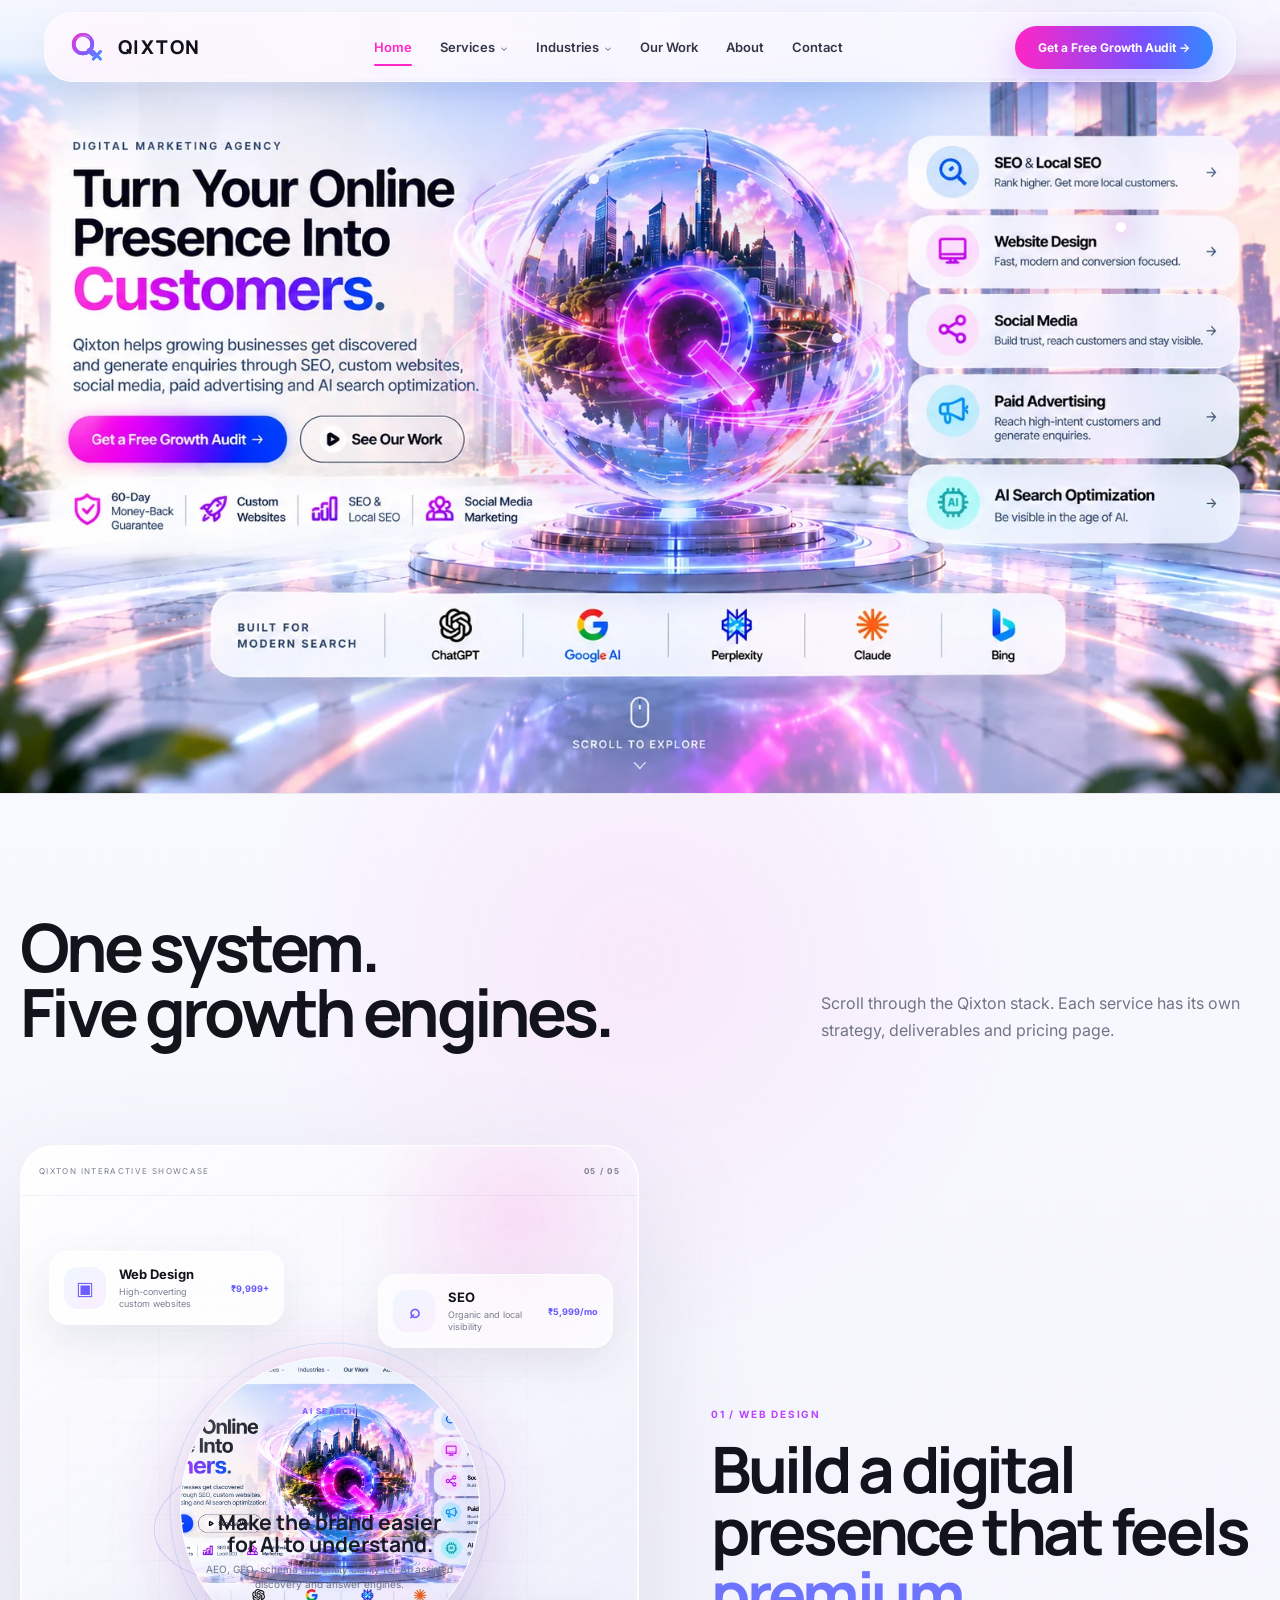
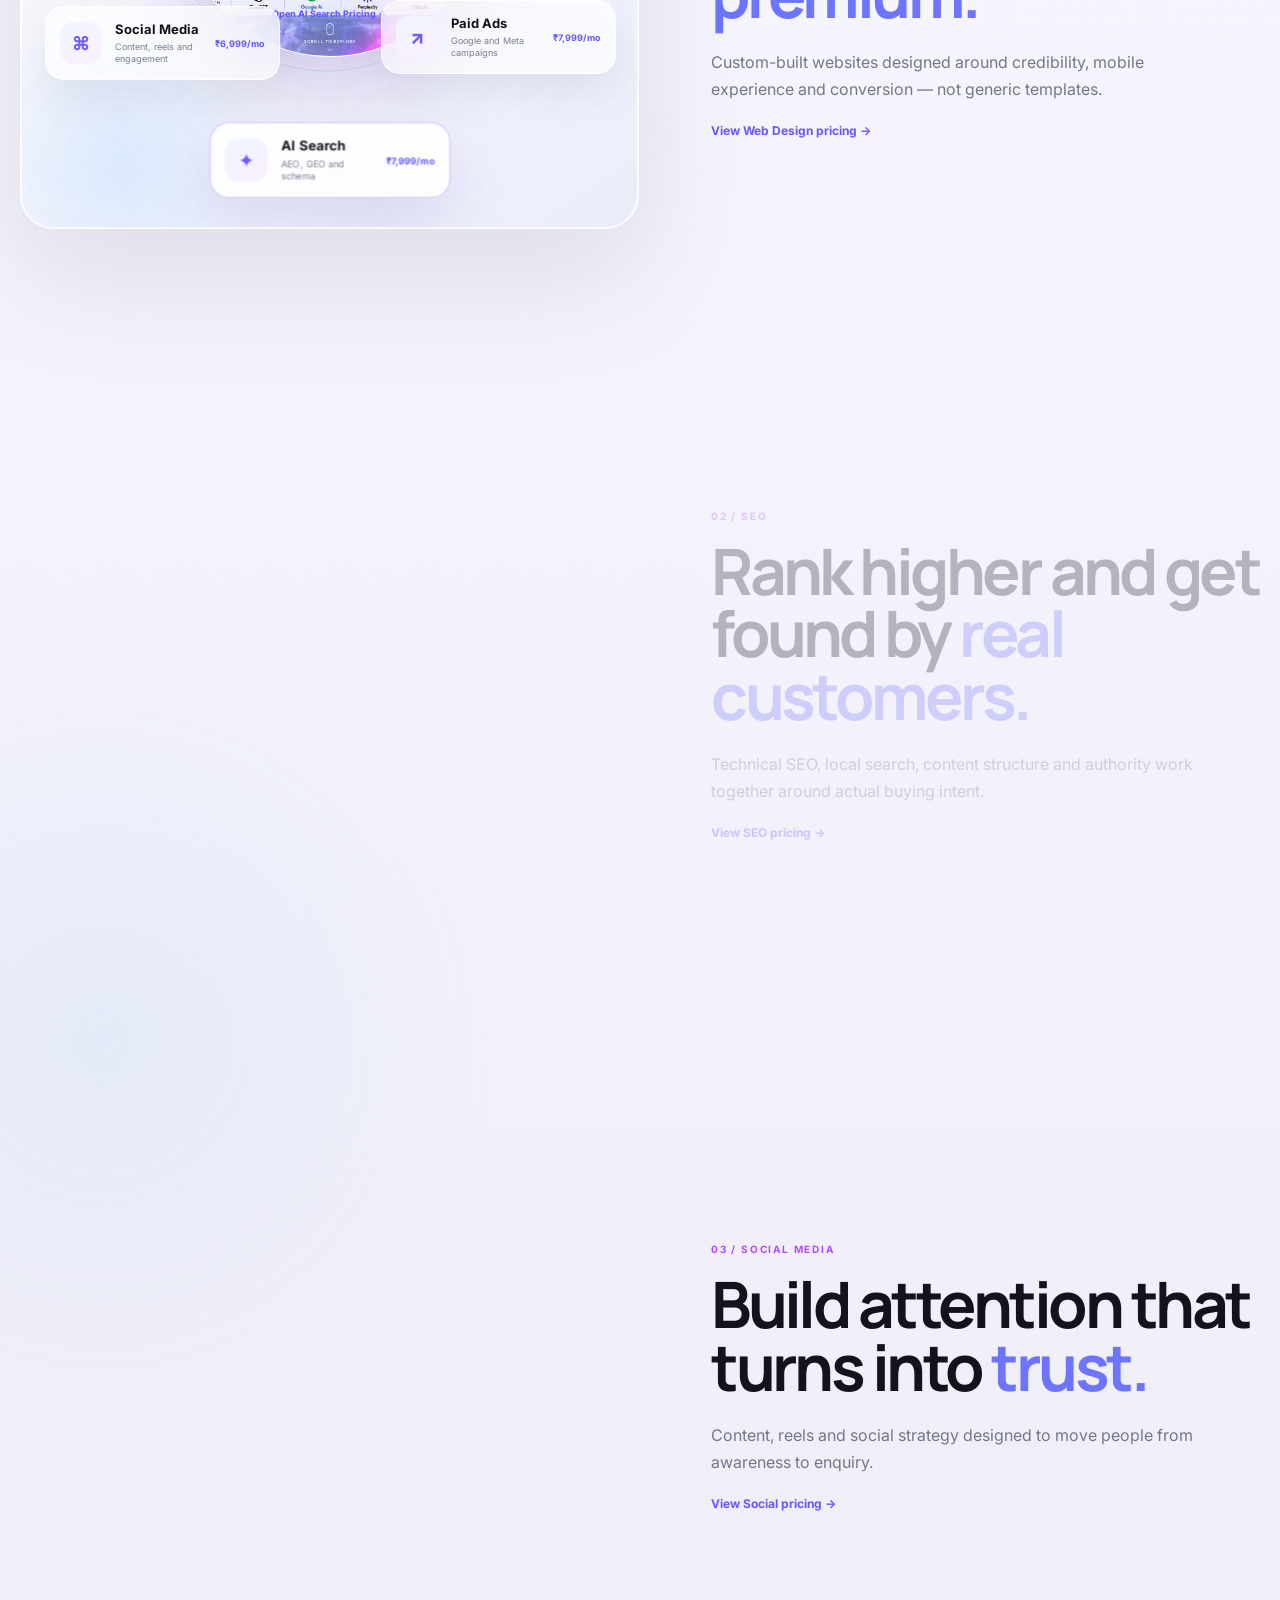
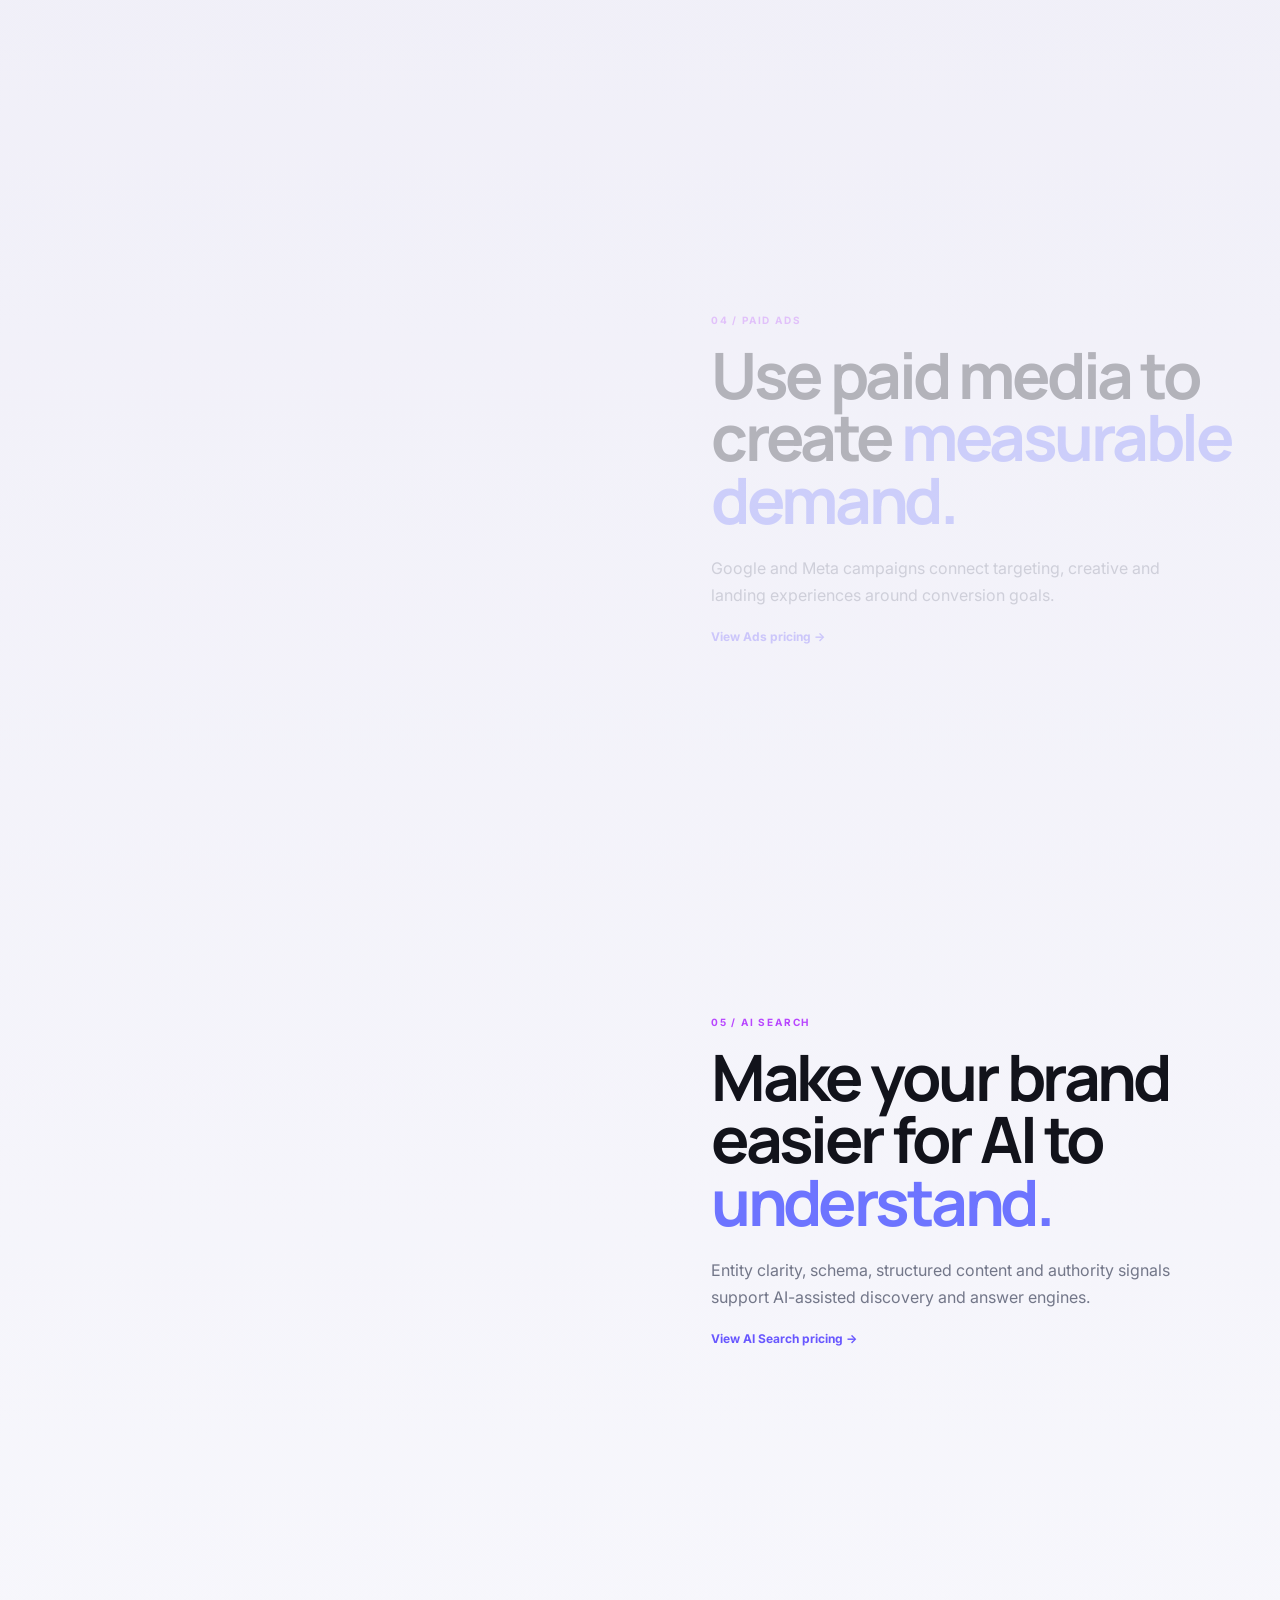
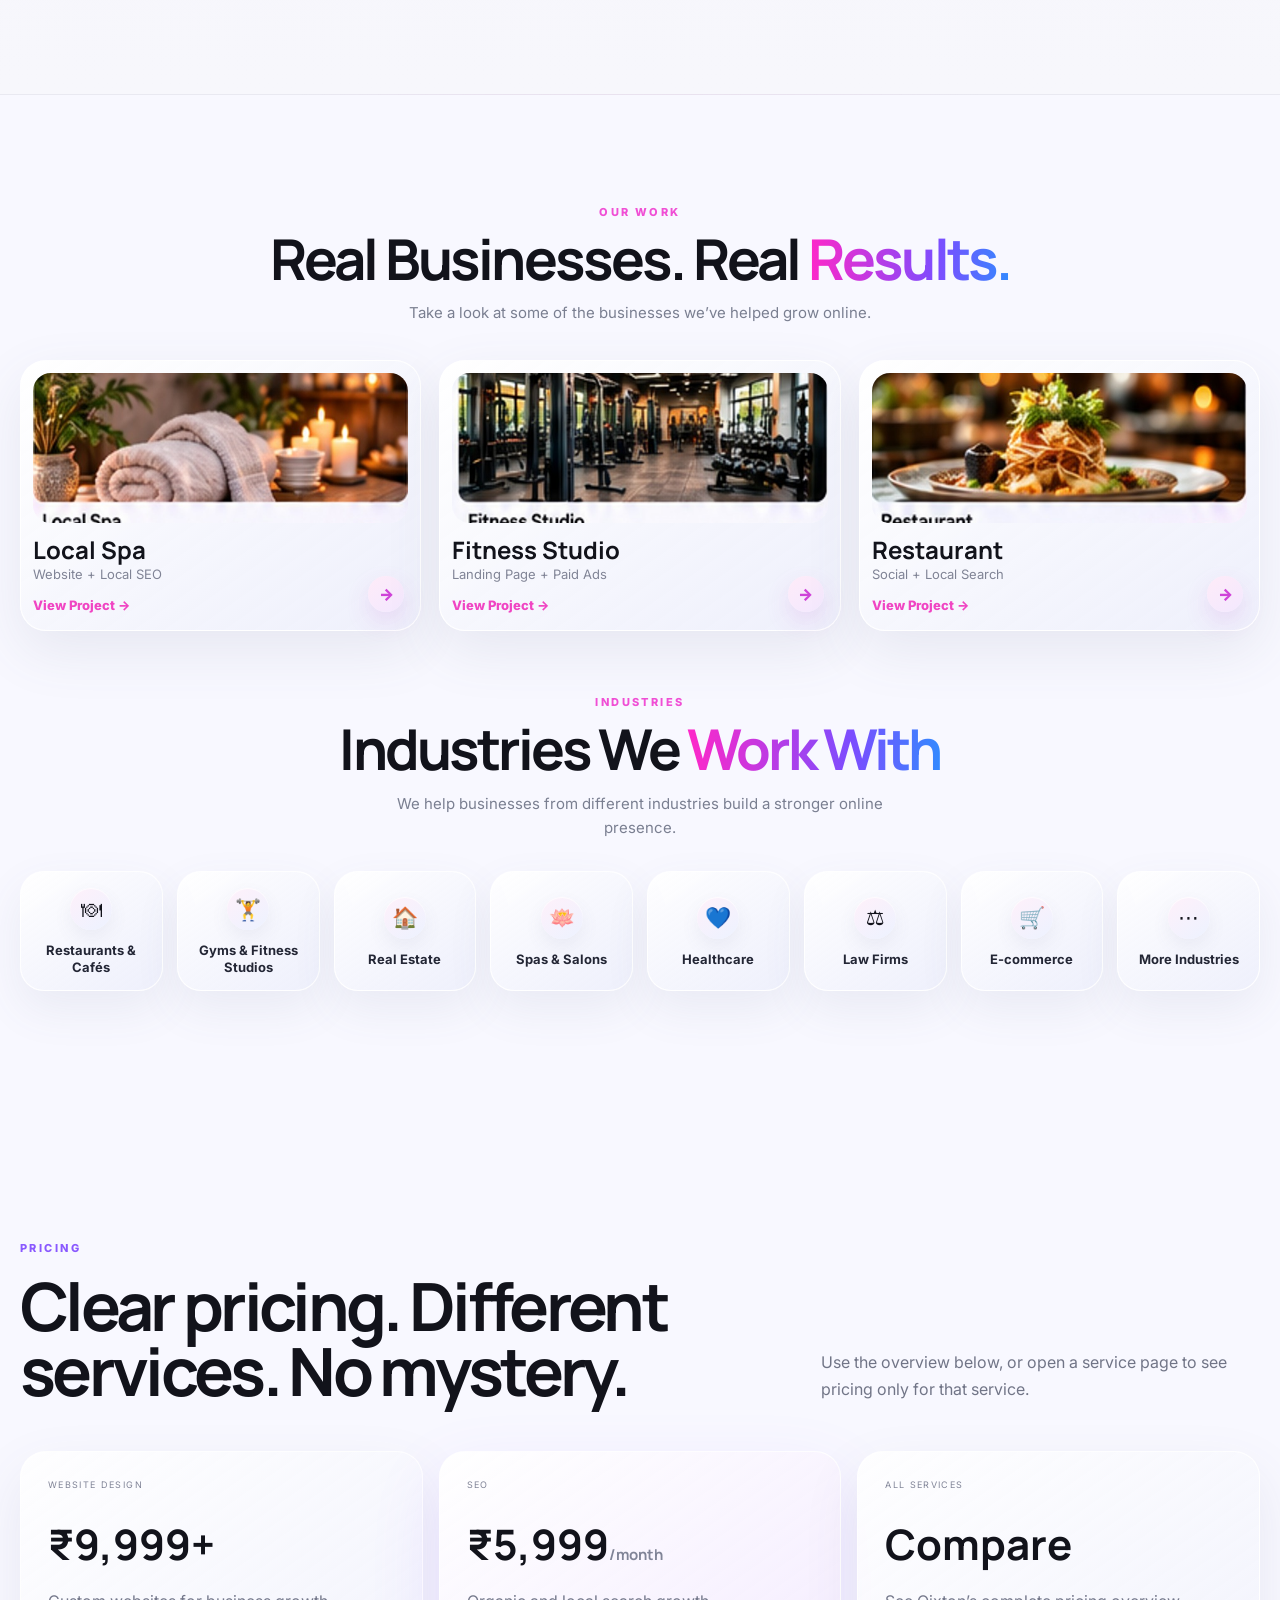
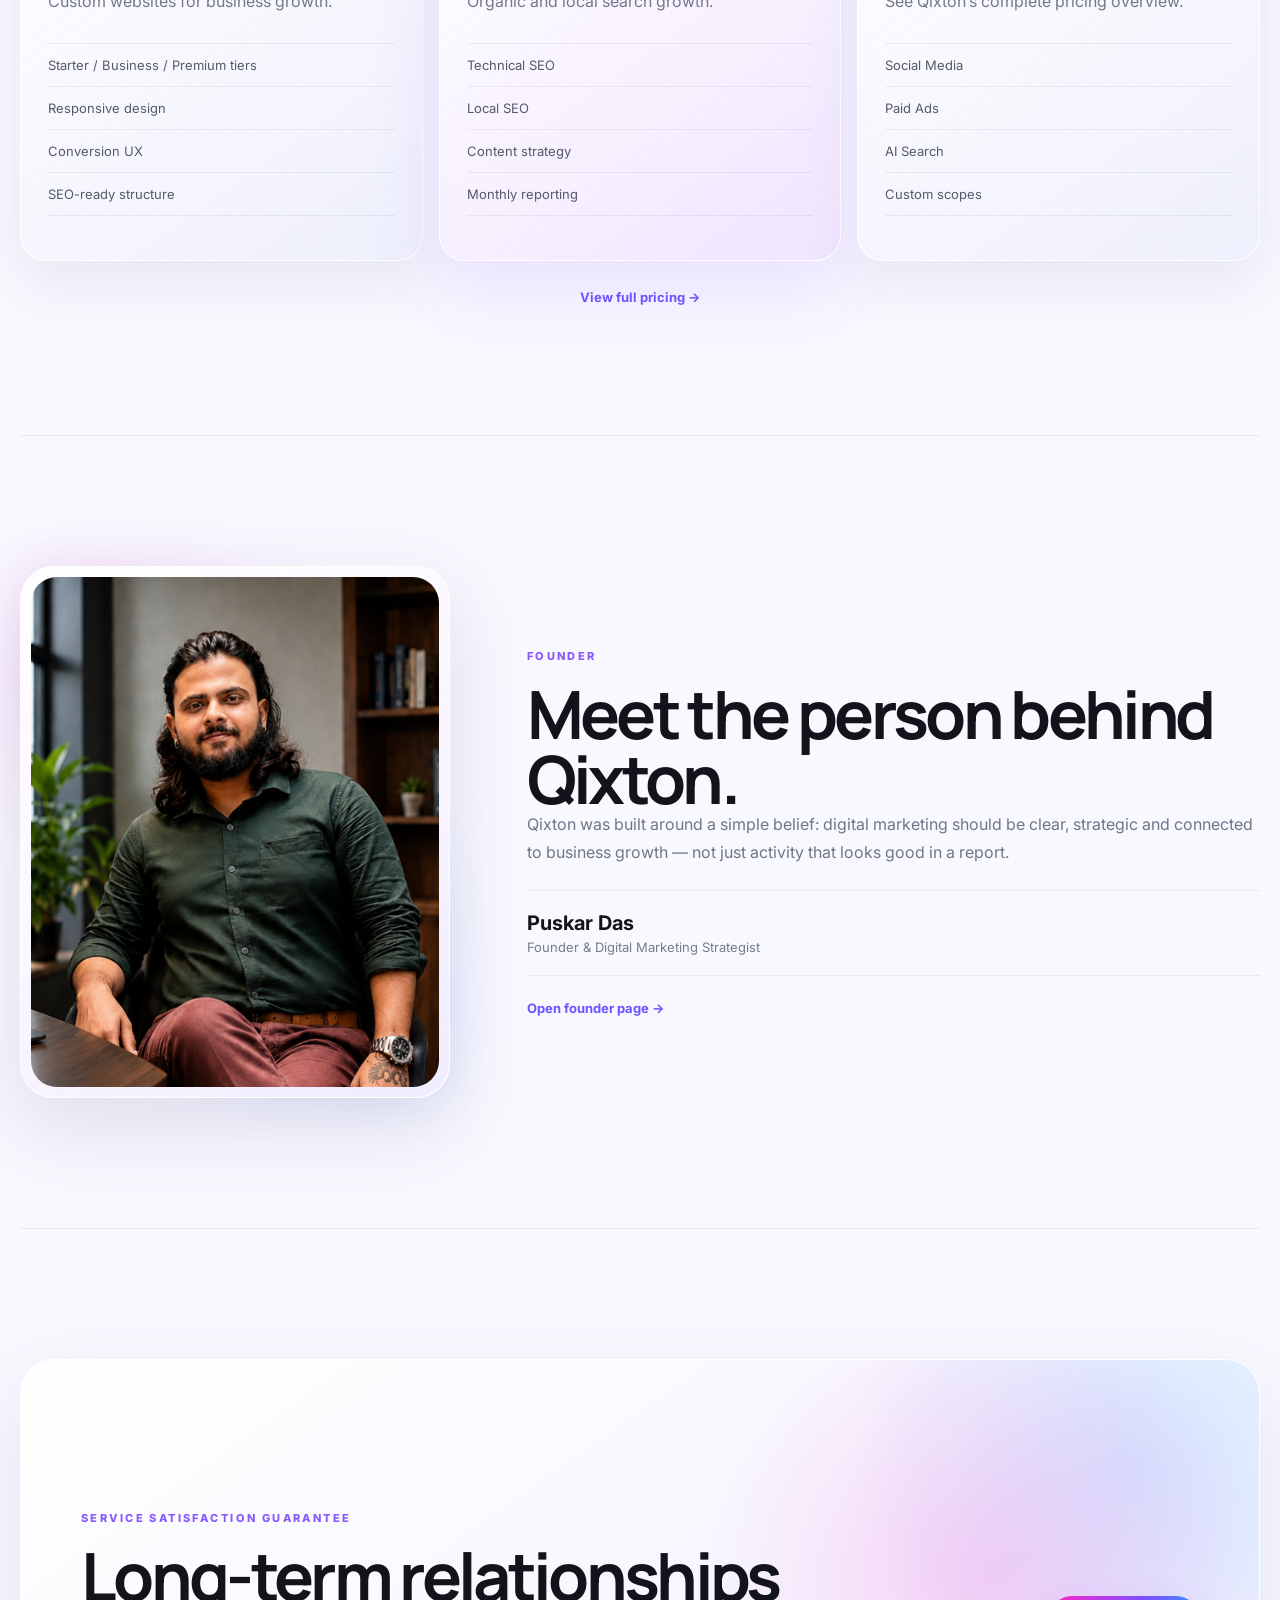
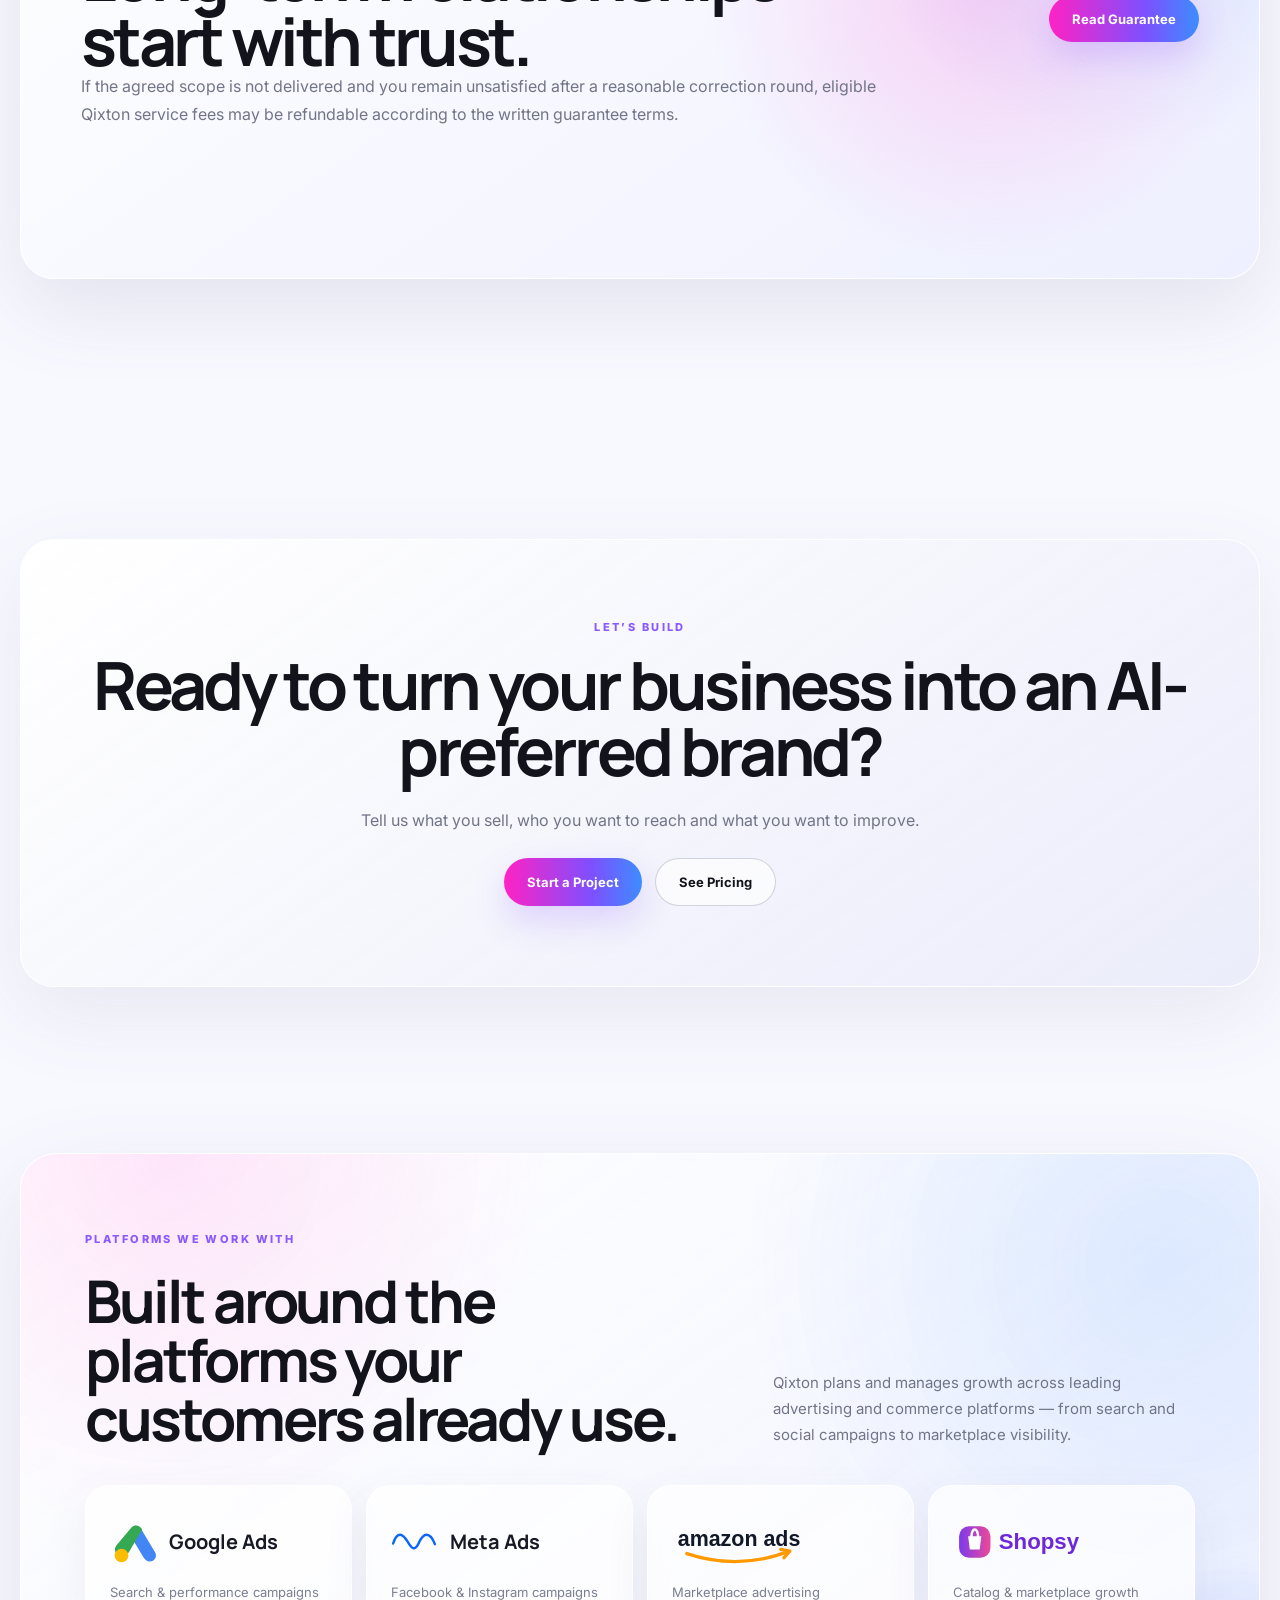
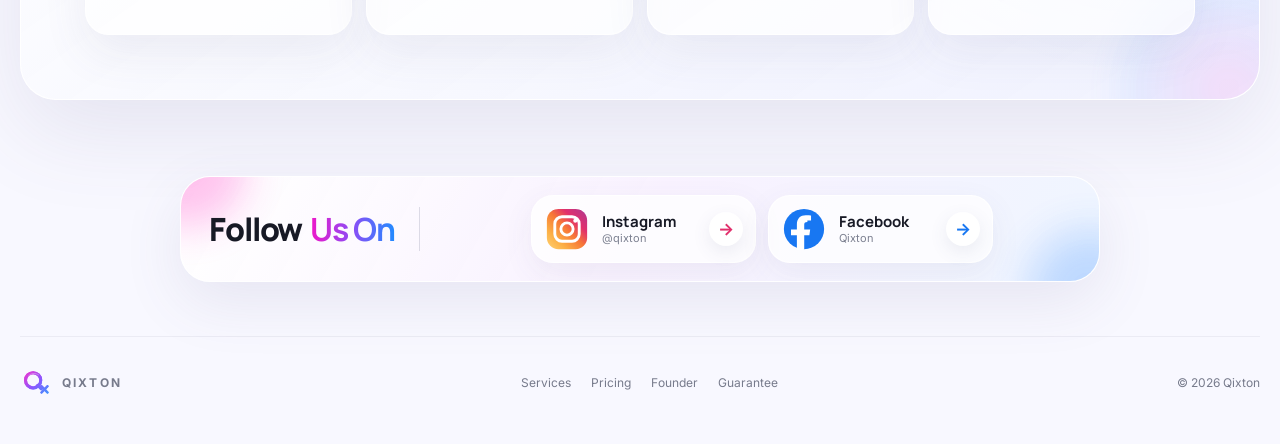
==== commit 994f929b: "Add files via upload" ====
--- a/index.html
+++ b/index.html
@@ -123,15 +123,58 @@
 </div>
 </div>
 </section>
-<section class="industries-light shell" id="industries">
-<div class="section-kicker">INDUSTRIES</div>
-<div class="section-heading"><h2>Growth systems built around how your customers buy.</h2><p>Qixton combines search, websites, social media and advertising around the customer journey in each industry.</p></div>
-<div class="industry-grid">
-<article><span>01</span><h3>Spa &amp; Salon</h3><p>Local discovery, Instagram visibility, reviews, booking-focused pages and paid campaigns.</p><a href="#contact">Grow bookings →</a></article>
-<article><span>02</span><h3>Gym &amp; Fitness</h3><p>Local SEO, trial offers, social content, membership landing pages and lead campaigns.</p><a href="#contact">Generate enquiries →</a></article>
-<article><span>03</span><h3>Restaurants</h3><p>Google visibility, social content, reviews, menu discovery and customer acquisition.</p><a href="#contact">Increase discovery →</a></article>
-<article><span>04</span><h3>Real Estate</h3><p>Property landing pages, Google Ads, Meta campaigns, remarketing and enquiry funnels.</p><a href="#contact">Build a lead funnel →</a></article>
-</div>
+<section class="results-showcase shell" id="our-work">
+  <div class="results-kicker">OUR WORK</div>
+  <div class="results-heading">
+    <h2>Real Businesses. Real <span>Results.</span></h2>
+    <p>Take a look at some of the businesses we’ve helped grow online.</p>
+  </div>
+  <div class="results-grid">
+    <article class="result-card">
+      <img src="case-spa.jpg" alt="Local spa project preview">
+      <div class="result-card-copy">
+        <h3>Local Spa</h3>
+        <small>Website + Local SEO</small>
+        <a href="#contact">View Project →</a>
+      </div>
+      <span class="result-arrow" aria-hidden="true">→</span>
+    </article>
+    <article class="result-card">
+      <img src="case-fitness.jpg" alt="Fitness studio project preview">
+      <div class="result-card-copy">
+        <h3>Fitness Studio</h3>
+        <small>Landing Page + Paid Ads</small>
+        <a href="#contact">View Project →</a>
+      </div>
+      <span class="result-arrow" aria-hidden="true">→</span>
+    </article>
+    <article class="result-card">
+      <img src="case-restaurant.jpg" alt="Restaurant project preview">
+      <div class="result-card-copy">
+        <h3>Restaurant</h3>
+        <small>Social + Local Search</small>
+        <a href="#contact">View Project →</a>
+      </div>
+      <span class="result-arrow" aria-hidden="true">→</span>
+    </article>
+  </div>
+</section>
+<section class="industries-showcase shell" id="industries">
+  <div class="results-kicker">INDUSTRIES</div>
+  <div class="results-heading industries-heading">
+    <h2>Industries We <span>Work With</span></h2>
+    <p>We help businesses from different industries build a stronger online presence.</p>
+  </div>
+  <div class="industry-icon-grid">
+    <article><span class="industry-icon">🍽</span><h3>Restaurants &amp; Cafés</h3></article>
+    <article><span class="industry-icon">🏋️</span><h3>Gyms &amp; Fitness Studios</h3></article>
+    <article><span class="industry-icon">🏠</span><h3>Real Estate</h3></article>
+    <article><span class="industry-icon">🪷</span><h3>Spas &amp; Salons</h3></article>
+    <article><span class="industry-icon">💙</span><h3>Healthcare</h3></article>
+    <article><span class="industry-icon">⚖️</span><h3>Law Firms</h3></article>
+    <article><span class="industry-icon">🛒</span><h3>E-commerce</h3></article>
+    <article><span class="industry-icon">⋯</span><h3>More Industries</h3></article>
+  </div>
 </section><section class="pricing-light shell" id="pricing">
 <div class="section-kicker">PRICING</div>
 <div class="section-heading"><h2>Clear pricing. Different services. No mystery.</h2><p>Use the overview below, or open a service page to see pricing only for that service.</p></div>
--- a/style.css
+++ b/style.css
@@ -988,3 +988,36 @@
   .social-follow-links{flex-direction:column}
   .social-follow-link{width:100%;min-width:0}
 }
+
+
+/* ===== QIXTON ADDITION — OUR WORK + INDUSTRIES ICON SECTIONS ===== */
+.results-showcase{padding:110px 0 34px}
+.results-kicker{font-size:11px;letter-spacing:.22em;font-weight:800;color:#f04fd5;text-align:center;margin-bottom:12px}
+.results-heading{text-align:center;max-width:760px;margin:0 auto 34px}
+.results-heading h2{margin:0;font-family:Manrope,Inter,sans-serif;font-size:clamp(34px,4.4vw,62px);line-height:1;letter-spacing:-.05em}
+.results-heading h2 span{background:linear-gradient(90deg,#ff28c8,#7b4dff 65%,#338aff);-webkit-background-clip:text;background-clip:text;color:transparent}
+.results-heading p{margin:14px auto 0;color:#7a7f91;font-size:15px;line-height:1.65;max-width:560px}
+.results-grid{display:grid;grid-template-columns:repeat(3,1fr);gap:18px}
+.result-card{position:relative;padding:12px 12px 16px;border-radius:26px;background:linear-gradient(145deg,rgba(255,255,255,.92),rgba(236,238,251,.82));border:1px solid rgba(255,255,255,.96);box-shadow:0 20px 55px rgba(92,96,132,.11)}
+.result-card img{width:100%;height:150px;object-fit:cover;border-radius:18px;display:block;margin-bottom:14px}
+.result-card-copy h3{margin:0 0 4px;font-family:Manrope,Inter,sans-serif;font-size:24px;line-height:1.05}
+.result-card-copy small{display:block;color:#808496;font-size:13px;margin-bottom:12px}
+.result-card-copy a{font-size:13px;font-weight:800;color:#f045c3}
+.result-arrow{position:absolute;right:16px;bottom:18px;width:36px;height:36px;border-radius:999px;display:grid;place-items:center;background:linear-gradient(145deg,rgba(255,235,248,.95),rgba(243,232,255,.95));color:#cf43d8;font-weight:900;box-shadow:0 10px 24px rgba(187,76,201,.16)}
+.industries-showcase{padding:30px 0 120px}
+.industries-heading{margin-bottom:30px}
+.industry-icon-grid{display:grid;grid-template-columns:repeat(8,1fr);gap:14px}
+.industry-icon-grid article{min-height:116px;border-radius:24px;padding:16px 10px 14px;display:flex;flex-direction:column;align-items:center;justify-content:center;text-align:center;background:linear-gradient(145deg,rgba(255,255,255,.9),rgba(235,237,251,.78));border:1px solid rgba(255,255,255,.96);box-shadow:0 18px 45px rgba(91,95,132,.09)}
+.industry-icon{width:42px;height:42px;border-radius:999px;display:grid;place-items:center;margin-bottom:12px;background:linear-gradient(145deg,rgba(255,240,250,.95),rgba(236,242,255,.95));font-size:21px;box-shadow:inset 0 1px 1px rgba(255,255,255,.8),0 8px 18px rgba(100,103,139,.08)}
+.industry-icon-grid h3{margin:0;font-size:13px;line-height:1.3;color:#232635;font-weight:700}
+@media(max-width:1100px){
+  .results-grid{grid-template-columns:1fr}
+  .industry-icon-grid{grid-template-columns:repeat(4,1fr)}
+}
+@media(max-width:760px){
+  .results-showcase{padding:84px 0 24px}
+  .results-heading{margin-bottom:24px}
+  .result-card img{height:170px}
+  .industries-showcase{padding:18px 0 88px}
+  .industry-icon-grid{grid-template-columns:repeat(2,1fr)}
+}
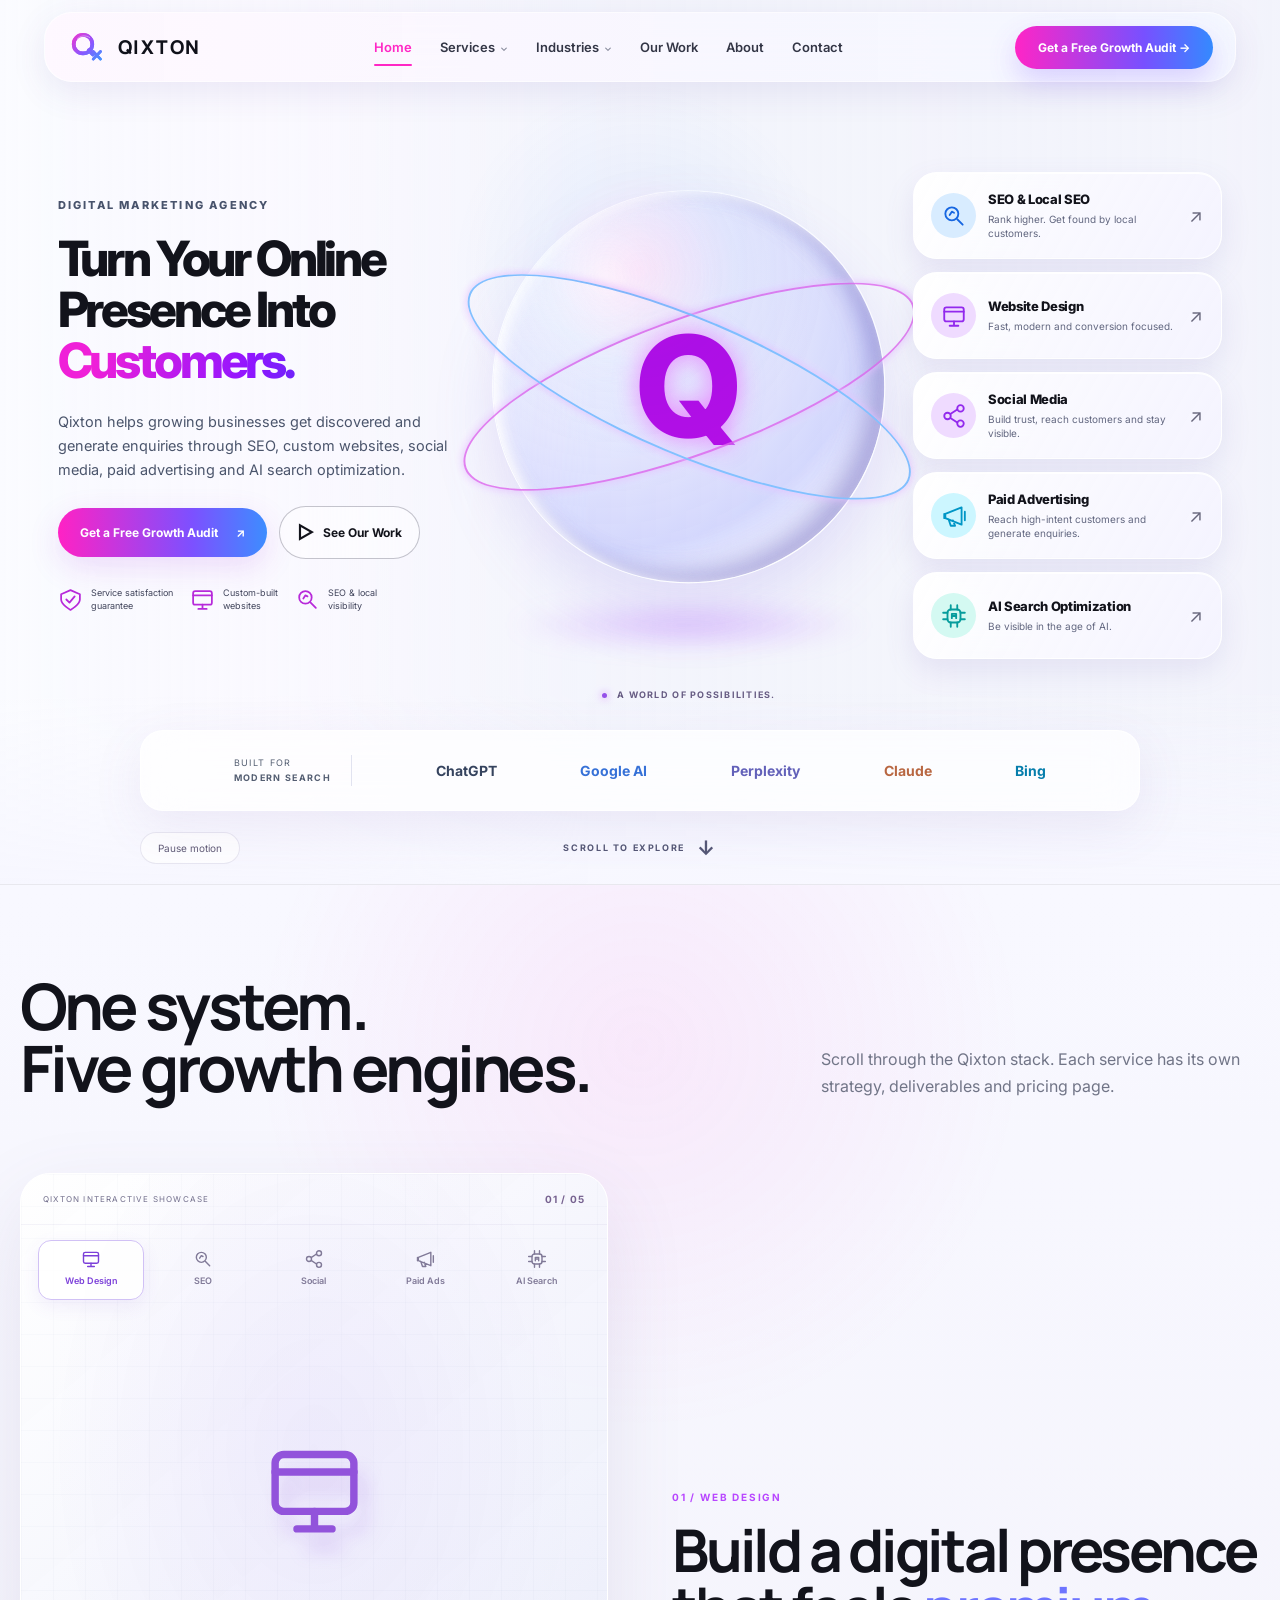
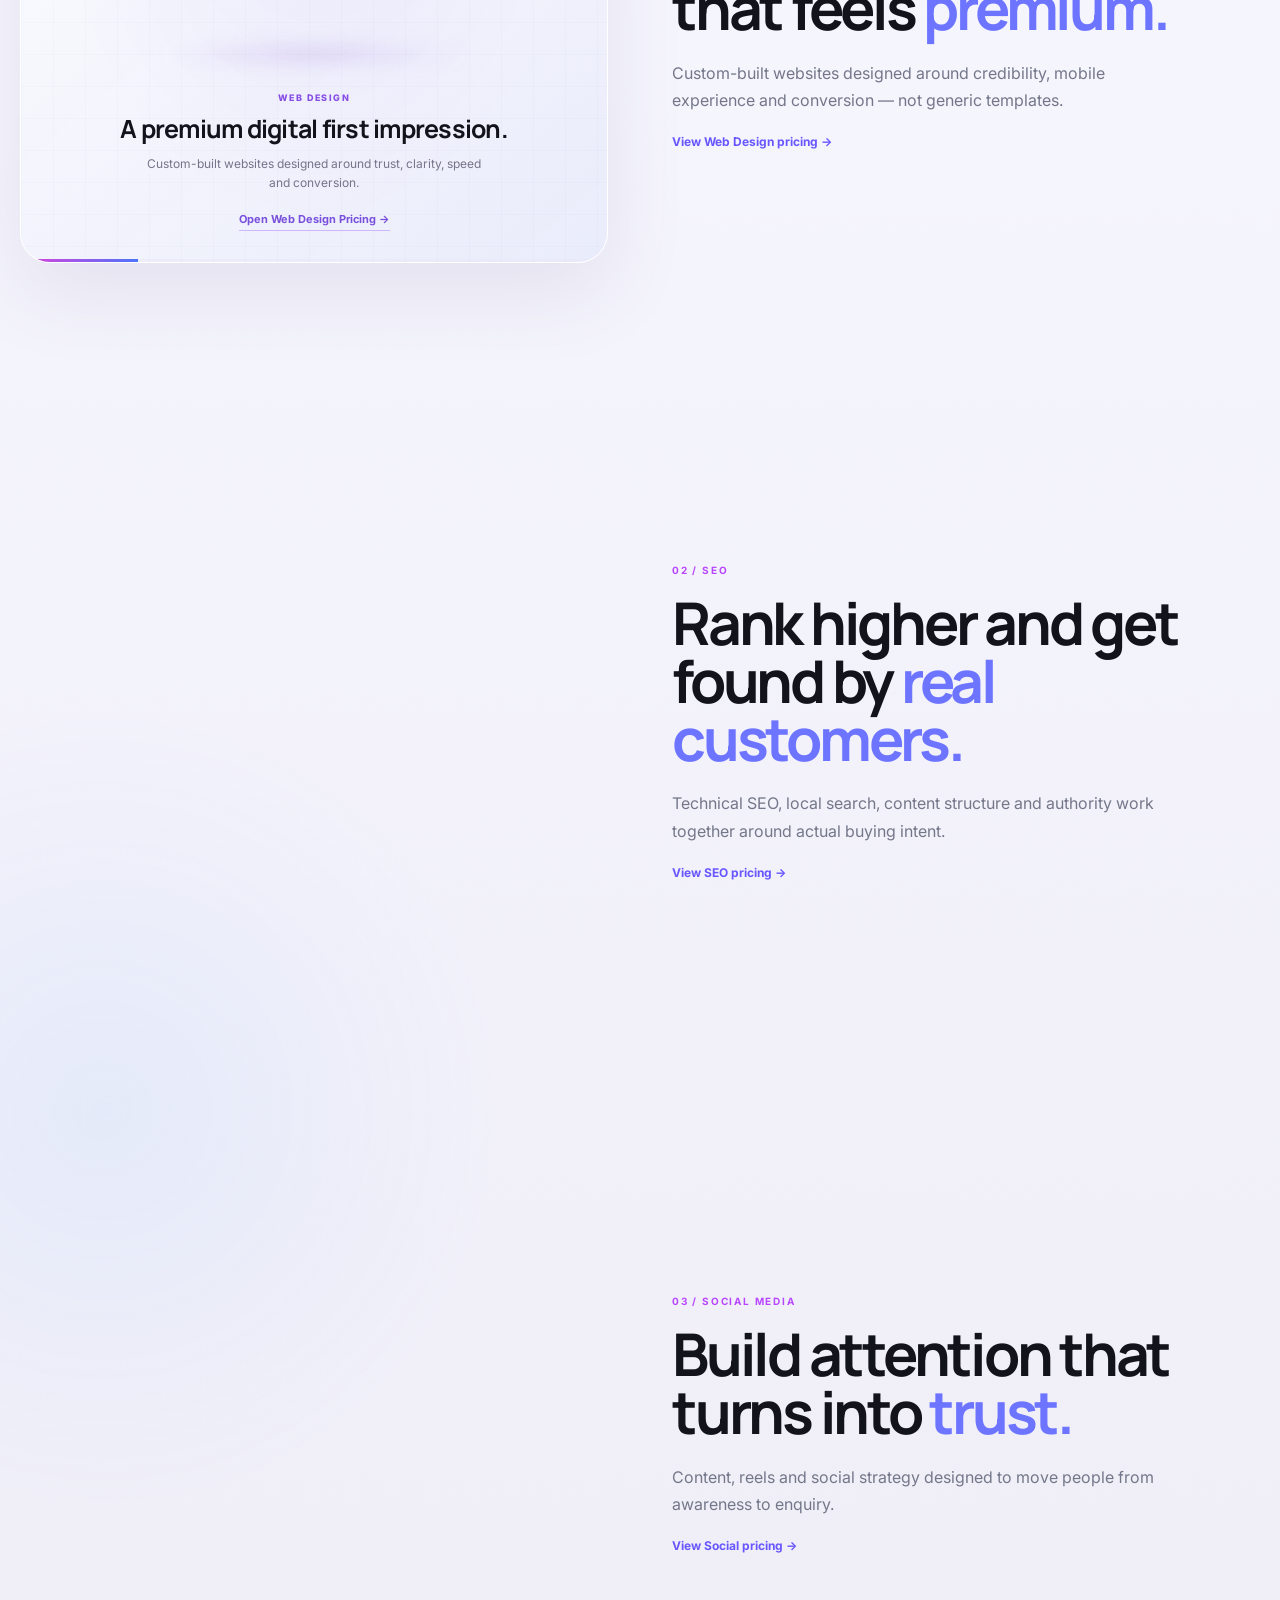
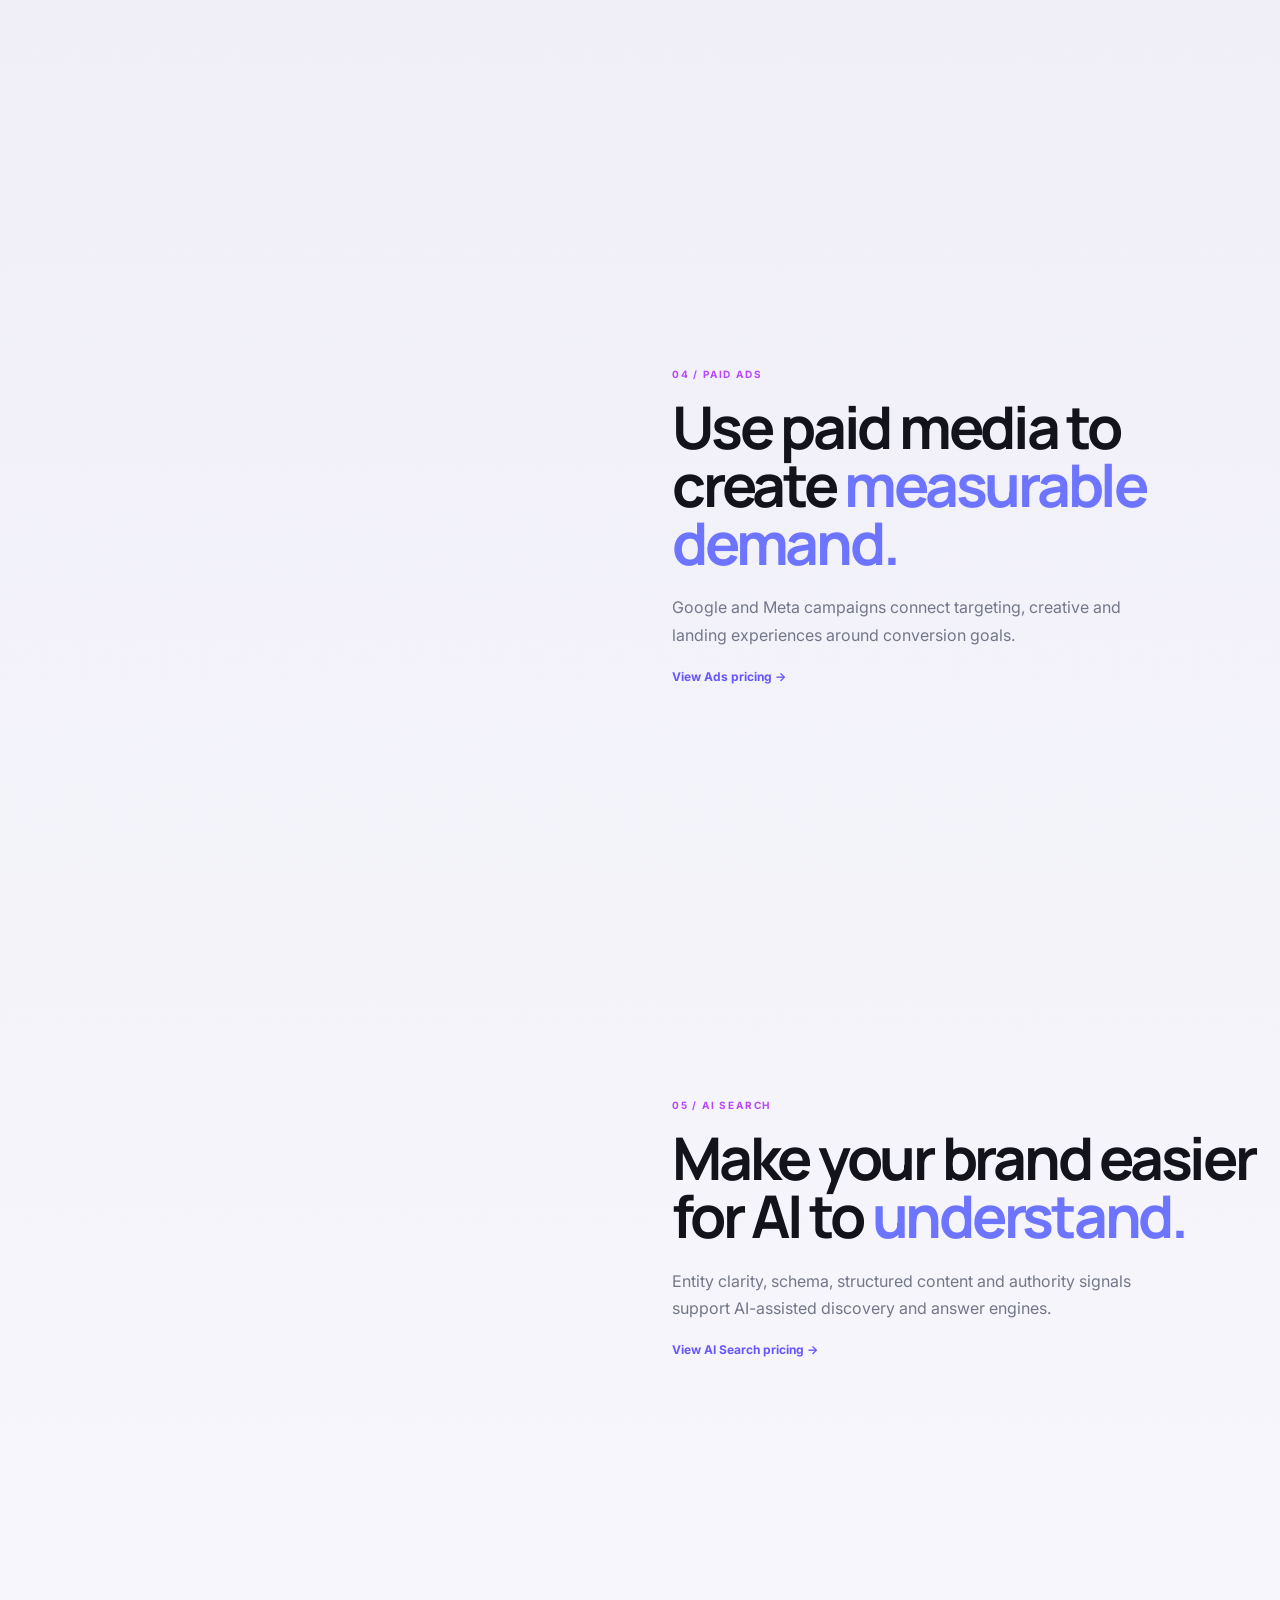
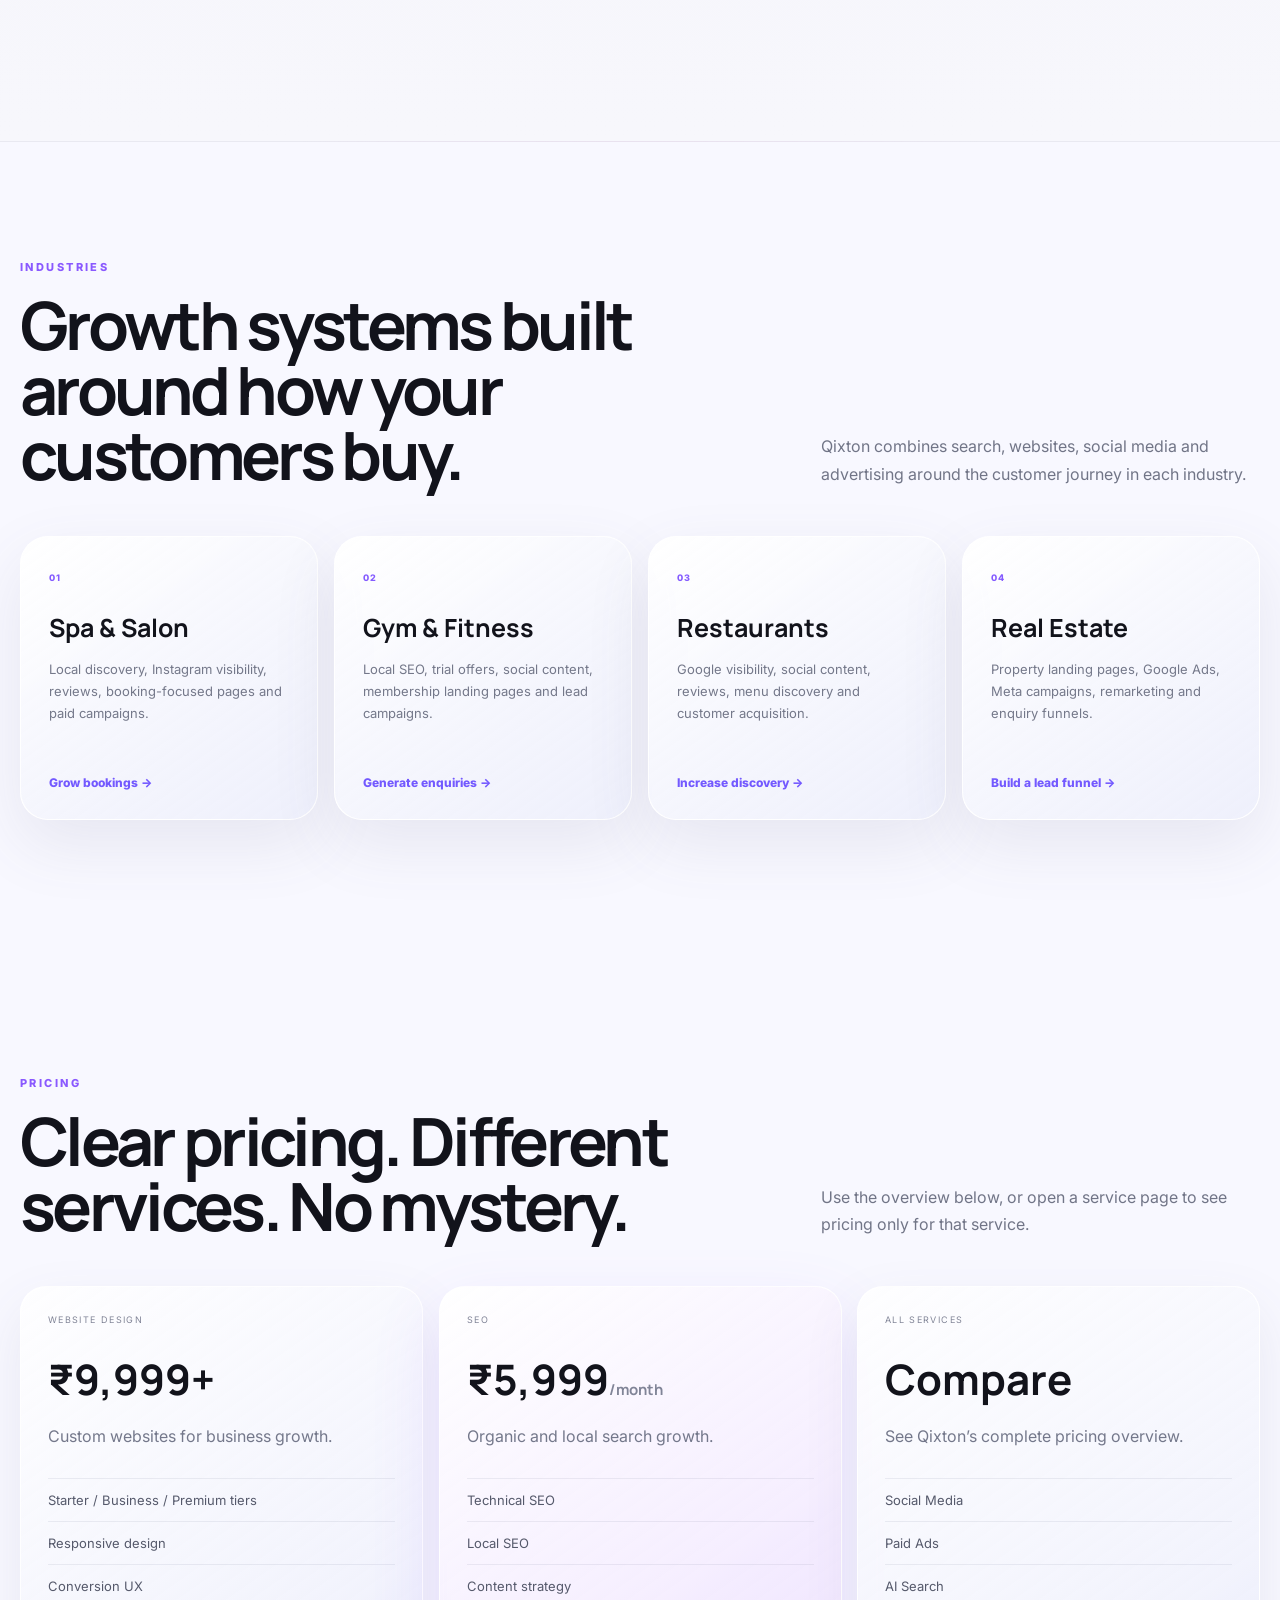
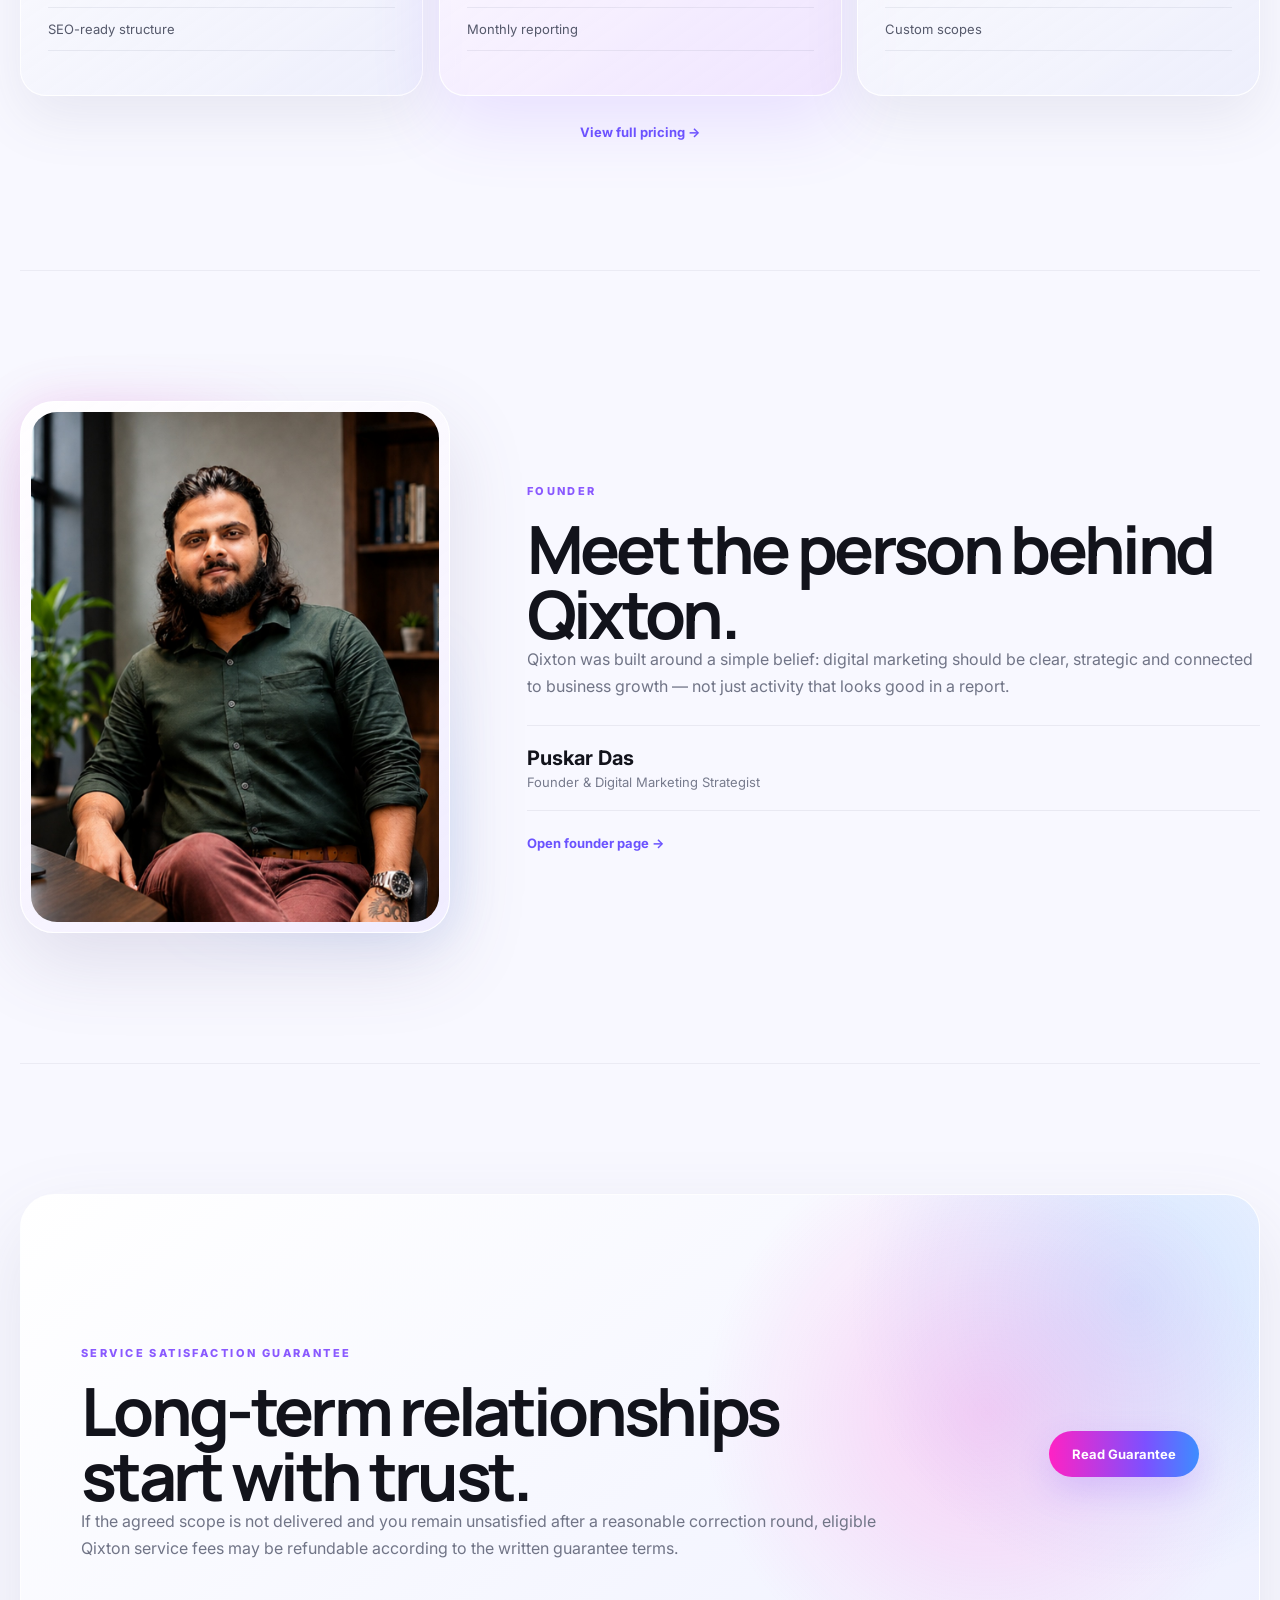
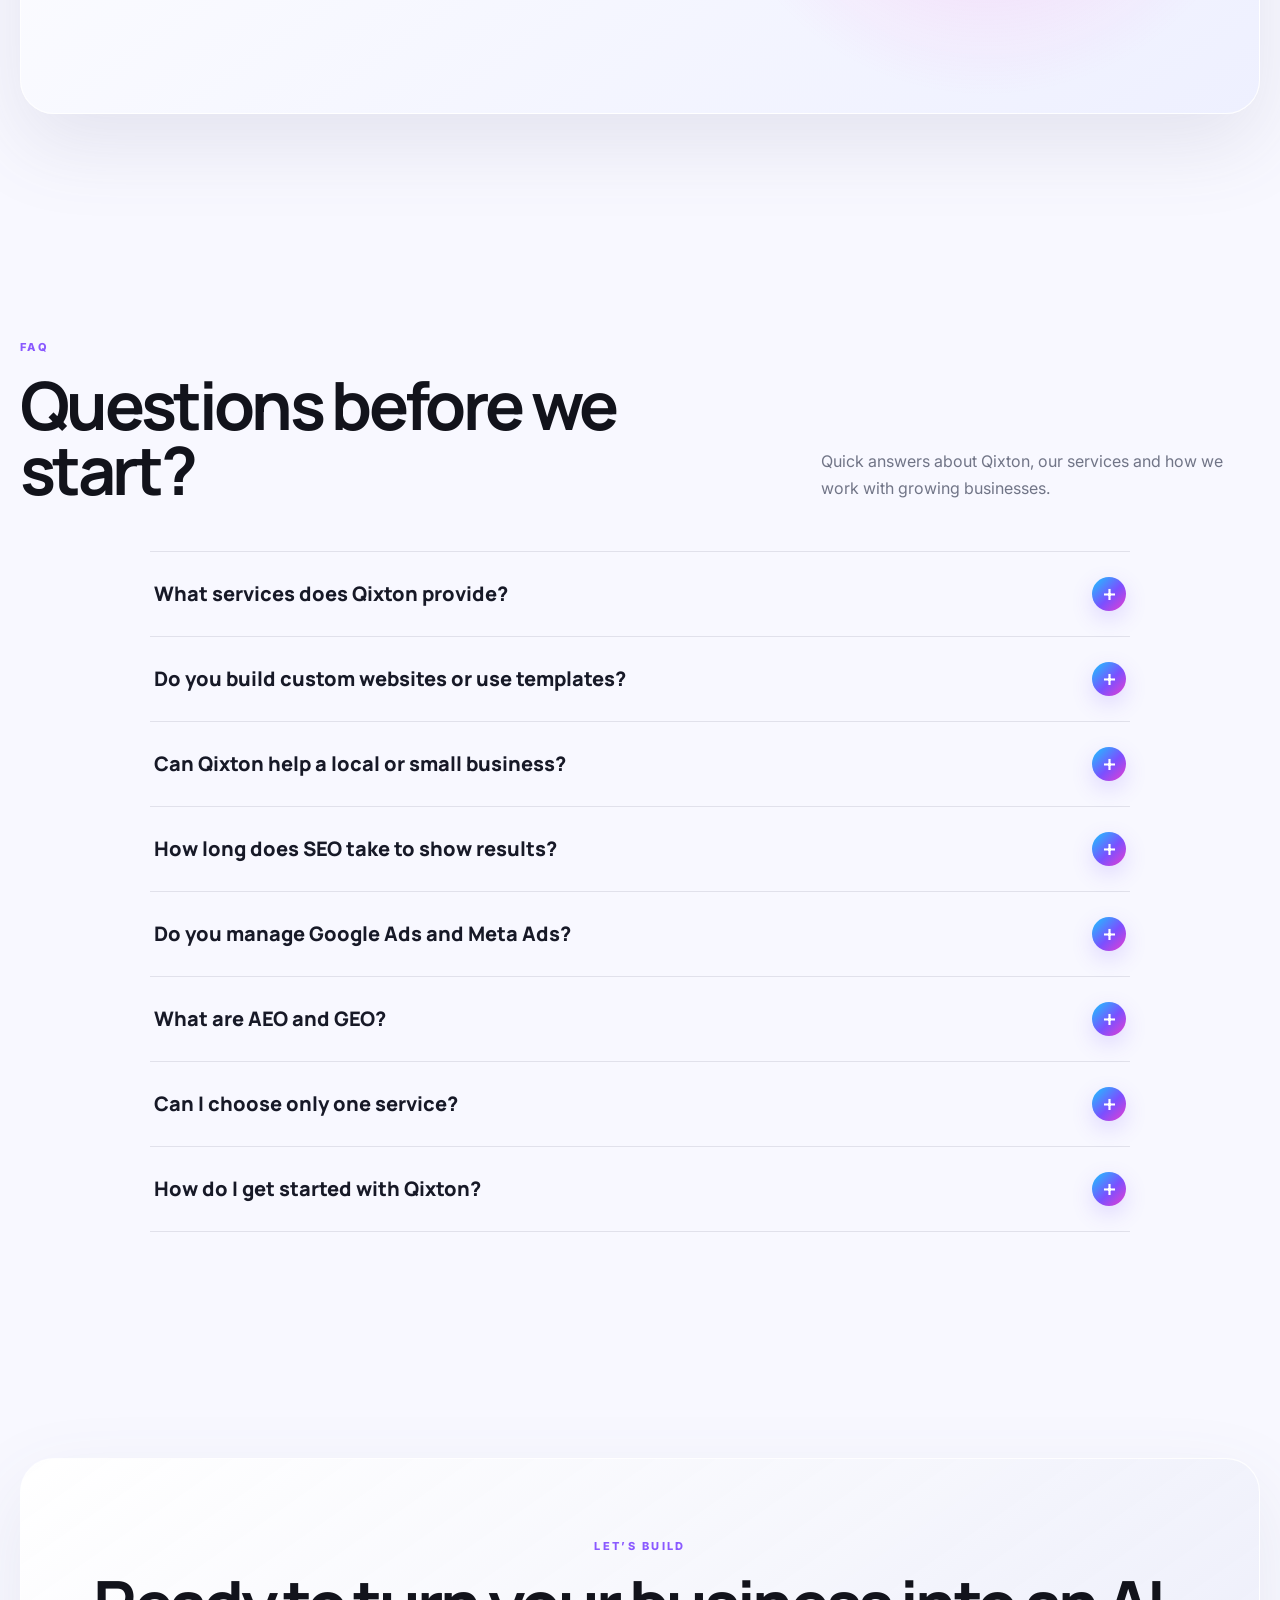
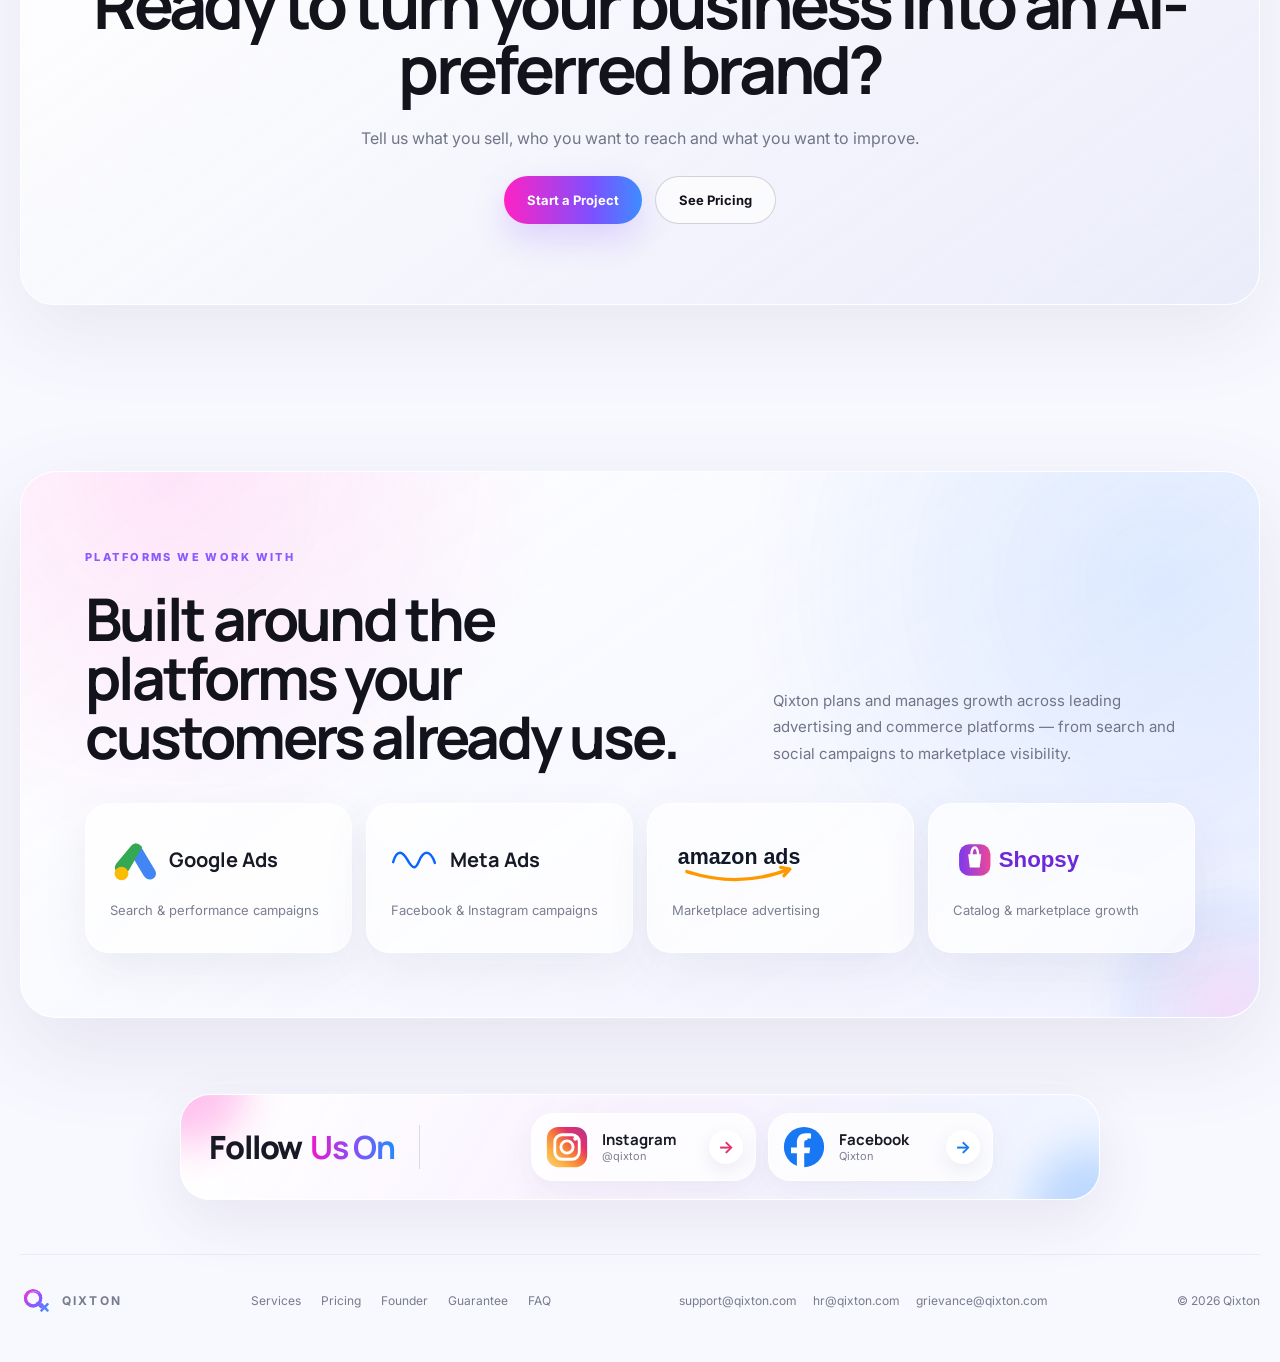
==== commit 0dfe30d5: "Add files via upload" ====
--- a/index.html
+++ b/index.html
@@ -2,6 +2,15 @@
 
 <html lang="en">
 <head>
+<!-- Google tag (gtag.js) -->
+<script async src="https://www.googletagmanager.com/gtag/js?id=G-8XPJ436L1E"></script>
+<script>
+  window.dataLayer = window.dataLayer || [];
+  function gtag(){dataLayer.push(arguments);}
+  gtag('js', new Date());
+  gtag('config', 'G-8XPJ436L1E');
+</script>
+
 <meta charset="utf-8"/>
 <meta content="width=device-width, initial-scale=1" name="viewport"/>
 <meta content="Qixton helps growing businesses generate enquiries through SEO, custom websites, social media, paid advertising and AI search optimization." name="description"/>
@@ -13,13 +22,87 @@
 <link crossorigin="" href="https://fonts.gstatic.com" rel="preconnect"/>
 <link href="https://fonts.googleapis.com/css2?family=Inter:wght@400;500;600;700;800&amp;family=Manrope:wght@600;700;800&amp;display=swap" rel="stylesheet"/>
 <link href="style.css" rel="stylesheet"/>
+
+<script type="application/ld+json">
+{
+  "@context": "https://schema.org",
+  "@type": "FAQPage",
+  "mainEntity": [
+    {
+      "@type": "Question",
+      "name": "What services does Qixton provide?",
+      "acceptedAnswer": {
+        "@type": "Answer",
+        "text": "Qixton provides custom website design and development, SEO and local SEO, social media marketing, Google and Meta advertising, online reputation support, and AI search optimization including AEO and GEO."
+      }
+    },
+    {
+      "@type": "Question",
+      "name": "Do you build custom websites or use templates?",
+      "acceptedAnswer": {
+        "@type": "Answer",
+        "text": "Our website projects are built around the business, brand and conversion goals. We focus on responsive design, clear user journeys, performance and an SEO-ready structure rather than simply dropping content into a generic layout."
+      }
+    },
+    {
+      "@type": "Question",
+      "name": "Can Qixton help a local or small business?",
+      "acceptedAnswer": {
+        "@type": "Answer",
+        "text": "Yes. We work with local businesses, startups and growing brands. The strategy can focus on local search visibility, enquiries, bookings, calls, social growth or paid lead generation depending on the business goal."
+      }
+    },
+    {
+      "@type": "Question",
+      "name": "How long does SEO take to show results?",
+      "acceptedAnswer": {
+        "@type": "Answer",
+        "text": "SEO is a long-term growth channel rather than an instant result. Timing depends on your website, competition, location, search demand and current authority. We focus on measurable improvements in visibility, relevant traffic and enquiries instead of guaranteeing a specific ranking date."
+      }
+    },
+    {
+      "@type": "Question",
+      "name": "Do you manage Google Ads and Meta Ads?",
+      "acceptedAnswer": {
+        "@type": "Answer",
+        "text": "Yes. Qixton can plan and manage paid campaigns across Google, Facebook and Instagram, including targeting, campaign structure, creative direction, landing-page alignment and performance tracking."
+      }
+    },
+    {
+      "@type": "Question",
+      "name": "What are AEO and GEO?",
+      "acceptedAnswer": {
+        "@type": "Answer",
+        "text": "AEO and GEO help make your business content easier for search engines and AI-assisted discovery systems to understand. This can include structured content, schema, entity clarity, useful FAQs and stronger authority signals."
+      }
+    },
+    {
+      "@type": "Question",
+      "name": "Can I choose only one service?",
+      "acceptedAnswer": {
+        "@type": "Answer",
+        "text": "Yes. You can start with a single service such as website design, SEO, social media or paid ads, or combine services when an integrated strategy makes more sense for your goals."
+      }
+    },
+    {
+      "@type": "Question",
+      "name": "How do I get started with Qixton?",
+      "acceptedAnswer": {
+        "@type": "Answer",
+        "text": "Start by sending us your business details and what you want to improve. We can review your current online presence, discuss the goal and recommend an appropriate service or package before the project begins."
+      }
+    }
+  ]
+}
+</script>
+<link href="experience.css" rel="stylesheet"/>
 </head>
-<body>
+<body class="qixton-home">
 <div aria-hidden="true" class="cursor-glow"></div>
 <header class="site-nav" id="siteNav">
 <div class="shell nav-row-v2">
 <a class="nav-brand-v2" href="#top"><img alt="Qixton" src="qx-mark.svg"/><span>QIXTON</span></a>
-<button aria-label="Open menu" class="nav-mobile-btn" id="navMobileBtn">☰</button>
+<button aria-label="Open menu" aria-expanded="false" aria-controls="navMenuV2" class="nav-mobile-btn" id="navMobileBtn">☰</button>
 <nav aria-label="Primary navigation" class="nav-menu-v2" id="navMenuV2">
 <a class="active" href="#top">Home</a>
 <div class="nav-dropdown">
@@ -51,67 +134,44 @@
 </div>
 </div>
 </header>
-<main id="top">
-<section aria-label="Qixton homepage hero" class="hero-exact">
-<img alt="Qixton digital marketing agency hero with SEO, website design, social media, paid advertising and AI search services" class="hero-reference" id="heroReference" src="hero-reference.webp"/>
-<div class="hero-shine shine-a"></div>
-<div class="hero-shine shine-b"></div>
-<div class="hero-particle hp1"></div><div class="hero-particle hp2"></div><div class="hero-particle hp3"></div>
-<div class="hero-globe-motion" aria-hidden="true">
-  <span class="globe-halo"></span>
-  <span class="globe-orbit globe-orbit-a"></span>
-  <span class="globe-orbit globe-orbit-b"></span>
-  <span class="globe-sheen"></span>
-</div>
-<!-- Clickable hero service cards -->
-<a aria-label="Get a free growth audit" class="hotspot hs-getstarted" href="#contact"></a>
-<a aria-label="Get a free growth audit" class="hotspot hs-herocta" href="#contact"></a>
-<a aria-label="See our work" class="hotspot hs-work" href="#our-work"></a>
-<a aria-label="SEO and local SEO services" class="hotspot hs-web" href="seo.html"></a>
-<a aria-label="Website design services" class="hotspot hs-seo" href="web-design.html"></a>
-<a aria-label="Social media marketing" class="hotspot hs-social" href="social-media.html"></a>
-<a aria-label="Paid advertising" class="hotspot hs-ads" href="paid-ads.html"></a>
-<a aria-label="AI search optimization" class="hotspot hs-ai" href="ai-search.html"></a>
+<main tabindex="-1" id="top">
+<section class="qx-hero" aria-labelledby="heroTitle">
+  <div class="qx-city" aria-hidden="true"></div><div class="qx-atmosphere" aria-hidden="true"></div>
+  <div class="qx-hero-grid">
+    <div class="qx-hero-copy">
+      <p class="qx-eyebrow">DIGITAL MARKETING AGENCY</p>
+      <h1 id="heroTitle">Turn Your Online<br class="qx-wide-break"> Presence Into <span>Customers.</span></h1>
+      <p class="qx-intro">Qixton helps growing businesses get discovered and generate enquiries through SEO, custom websites, social media, paid advertising and AI search optimization.</p>
+      <div class="qx-actions"><a class="gradient-btn" href="#contact">Get a Free Growth Audit <span aria-hidden="true">↗</span></a><a class="qx-secondary" href="#our-work"><span class="qx-play" aria-hidden="true">▷</span> See Our Work</a></div>
+      <div class="qx-trust"><a href="guarantee.html"><svg viewBox="0 0 24 24" fill="none" stroke="currentColor" stroke-width="1.7" stroke-linecap="round" stroke-linejoin="round" aria-hidden="true"><path d="M12 3 3 7v5c0 5 9 10 9 10s9-5 9-10V7zM8 12l3 3 5-6"/></svg><span>Service satisfaction<br>guarantee</span></a><span><svg viewBox="0 0 24 24" fill="none" stroke="currentColor" stroke-width="1.7" stroke-linecap="round" stroke-linejoin="round" aria-hidden="true"><rect x="3" y="4" width="18" height="13" rx="2"/><path d="M8 21h8M12 17v4M3 8h18"/></svg><span>Custom-built<br>websites</span></span><span><svg viewBox="0 0 24 24" fill="none" stroke="currentColor" stroke-width="1.7" stroke-linecap="round" stroke-linejoin="round" aria-hidden="true"><circle cx="10" cy="10" r="6"/><path d="m15 15 5 5M8 11l2-3 2 1"/></svg><span>SEO & local<br>visibility</span></span></div>
+    </div>
+    <div class="qx-hero-scene" role="img" aria-label="Interactive glass globe with a glowing Q and a miniature city">
+      <div class="qx-floor-glow" aria-hidden="true"></div><canvas id="heroCanvas" aria-hidden="true"></canvas>
+      <div class="qx-orb-fallback" aria-hidden="true"><span>Q</span><i></i><i></i></div>
+      <span class="qx-scene-hint" aria-hidden="true"><i></i> A world of possibilities.</span>
+    </div>
+    <div class="qx-hero-services" aria-label="Explore Qixton services"><a class="qx-service qx-depth" href="seo.html" data-accent="seo"><span class="qx-service-icon"><svg viewBox="0 0 24 24" fill="none" stroke="currentColor" stroke-width="1.7" stroke-linecap="round" stroke-linejoin="round" aria-hidden="true"><circle cx="10" cy="10" r="6"/><path d="m15 15 5 5M8 11l2-3 2 1"/></svg></span><span><strong>SEO & Local SEO</strong><small>Rank higher. Get found by local customers.</small></span><span class="qx-arrow" aria-hidden="true">↗</span></a><a class="qx-service qx-depth" href="web-design.html" data-accent="web"><span class="qx-service-icon"><svg viewBox="0 0 24 24" fill="none" stroke="currentColor" stroke-width="1.7" stroke-linecap="round" stroke-linejoin="round" aria-hidden="true"><rect x="3" y="4" width="18" height="13" rx="2"/><path d="M8 21h8M12 17v4M3 8h18"/></svg></span><span><strong>Website Design</strong><small>Fast, modern and conversion focused.</small></span><span class="qx-arrow" aria-hidden="true">↗</span></a><a class="qx-service qx-depth" href="social-media.html" data-accent="social"><span class="qx-service-icon"><svg viewBox="0 0 24 24" fill="none" stroke="currentColor" stroke-width="1.7" stroke-linecap="round" stroke-linejoin="round" aria-hidden="true"><circle cx="6" cy="12" r="3"/><circle cx="18" cy="5" r="3"/><circle cx="18" cy="19" r="3"/><path d="m9 10 6-4M9 14l6 4"/></svg></span><span><strong>Social Media</strong><small>Build trust, reach customers and stay visible.</small></span><span class="qx-arrow" aria-hidden="true">↗</span></a><a class="qx-service qx-depth" href="paid-ads.html" data-accent="ads"><span class="qx-service-icon"><svg viewBox="0 0 24 24" fill="none" stroke="currentColor" stroke-width="1.7" stroke-linecap="round" stroke-linejoin="round" aria-hidden="true"><path d="m4 10 15-6v16L4 14zM7 15l2 6h4l-2-5M3 10v4M22 8v8"/></svg></span><span><strong>Paid Advertising</strong><small>Reach high-intent customers and generate enquiries.</small></span><span class="qx-arrow" aria-hidden="true">↗</span></a><a class="qx-service qx-depth" href="ai-search.html" data-accent="ai"><span class="qx-service-icon"><svg viewBox="0 0 24 24" fill="none" stroke="currentColor" stroke-width="1.7" stroke-linecap="round" stroke-linejoin="round" aria-hidden="true"><rect x="6" y="6" width="12" height="12" rx="3"/><path d="M9 2v4M15 2v4M9 18v4M15 18v4M2 9h4M2 15h4M18 9h4M18 15h4M10 14v-4h4v4M10 12h4"/></svg></span><span><strong>AI Search Optimization</strong><small>Be visible in the age of AI.</small></span><span class="qx-arrow" aria-hidden="true">↗</span></a></div>
+  </div>
+  <div class="qx-hero-bottom"><div class="qx-search-strip"><span>BUILT FOR<br><b>MODERN SEARCH</b></span><strong>ChatGPT</strong><strong>Google AI</strong><strong>Perplexity</strong><strong>Claude</strong><strong>Bing</strong></div>
+    <div class="qx-hero-tools"><button class="qx-motion" type="button" id="motionToggle" aria-pressed="false">Pause motion</button><a class="qx-scroll" href="#services">SCROLL TO EXPLORE <span aria-hidden="true">↓</span></a><span class="qx-tools-spacer" aria-hidden="true"></span></div>
+  </div>
 </section>
 <section class="story-light story-v2" id="services">
 <div class="shell section-heading services-title">
 <h2>One system.<br/>Five growth engines.</h2>
 <p>Scroll through the Qixton stack. Each service has its own strategy, deliverables and pricing page.</p>
 </div>
-<div class="shell story-grid-v2">
+<div class="shell story-grid-v2" id="our-work">
 <div class="sticky-showcase-v2">
-<div class="design3-stage">
-<div class="stage-ambient sa1"></div><div class="stage-ambient sa2"></div>
-<div class="stage-topline"><span>QIXTON INTERACTIVE SHOWCASE</span><b id="stageIndex">01 / 05</b></div>
-<div class="showcase-orb-wrap">
-<div class="showcase-ring r1"></div>
-<div class="showcase-ring r2"></div>
-<div class="showcase-orb">
-<img alt="" src="hero-reference.webp"/>
-</div>
-<div class="pedestal"></div>
-</div>
-<a class="stage-service-card active" data-service-card="web" href="web-design.html">
-<span class="svc-icon">▣</span><div><b>Web Design</b><small>High-converting custom websites</small></div><em>₹9,999+</em>
-</a>
-<a class="stage-service-card" data-service-card="seo" href="seo.html">
-<span class="svc-icon">⌕</span><div><b>SEO</b><small>Organic and local visibility</small></div><em>₹5,999/mo</em>
-</a>
-<a class="stage-service-card" data-service-card="social" href="social-media.html">
-<span class="svc-icon">⌘</span><div><b>Social Media</b><small>Content, reels and engagement</small></div><em>₹6,999/mo</em>
-</a>
-<a class="stage-service-card" data-service-card="ads" href="paid-ads.html">
-<span class="svc-icon">↗</span><div><b>Paid Ads</b><small>Google and Meta campaigns</small></div><em>₹7,999/mo</em>
-</a>
-<a class="stage-service-card" data-service-card="ai" href="ai-search.html">
-<span class="svc-icon">✦</span><div><b>AI Search</b><small>AEO, GEO and schema</small></div><em>₹7,999/mo</em>
-</a>
-<div class="stage-active-copy">
-<small id="stageEyebrow">WEB DESIGN</small>
-<strong id="stageTitle">A premium digital first impression.</strong>
-<p id="stageBody">Custom-built websites designed around trust, clarity, speed and conversion.</p>
-<a href="web-design.html" id="stageLink">Open Web Design Pricing →</a>
-</div>
+<div class="qx-stage" data-service="web">
+ <div class="qx-stage-top"><span>QIXTON INTERACTIVE SHOWCASE</span><b id="stageIndex">01 / 05</b></div>
+ <div class="qx-stage-tabs" aria-label="Choose a service to preview"><button type="button" class="qx-stage-tab" data-scene="web" aria-pressed="true" aria-label="Preview Web Design"><svg viewBox="0 0 24 24" fill="none" stroke="currentColor" stroke-width="1.7" stroke-linecap="round" stroke-linejoin="round" aria-hidden="true"><rect x="3" y="4" width="18" height="13" rx="2"/><path d="M8 21h8M12 17v4M3 8h18"/></svg><span>Web Design</span></button><button type="button" class="qx-stage-tab" data-scene="seo" aria-pressed="false" aria-label="Preview SEO"><svg viewBox="0 0 24 24" fill="none" stroke="currentColor" stroke-width="1.7" stroke-linecap="round" stroke-linejoin="round" aria-hidden="true"><circle cx="10" cy="10" r="6"/><path d="m15 15 5 5M8 11l2-3 2 1"/></svg><span>SEO</span></button><button type="button" class="qx-stage-tab" data-scene="social" aria-pressed="false" aria-label="Preview Social"><svg viewBox="0 0 24 24" fill="none" stroke="currentColor" stroke-width="1.7" stroke-linecap="round" stroke-linejoin="round" aria-hidden="true"><circle cx="6" cy="12" r="3"/><circle cx="18" cy="5" r="3"/><circle cx="18" cy="19" r="3"/><path d="m9 10 6-4M9 14l6 4"/></svg><span>Social</span></button><button type="button" class="qx-stage-tab" data-scene="ads" aria-pressed="false" aria-label="Preview Paid Ads"><svg viewBox="0 0 24 24" fill="none" stroke="currentColor" stroke-width="1.7" stroke-linecap="round" stroke-linejoin="round" aria-hidden="true"><path d="m4 10 15-6v16L4 14zM7 15l2 6h4l-2-5M3 10v4M22 8v8"/></svg><span>Paid Ads</span></button><button type="button" class="qx-stage-tab" data-scene="ai" aria-pressed="false" aria-label="Preview AI Search"><svg viewBox="0 0 24 24" fill="none" stroke="currentColor" stroke-width="1.7" stroke-linecap="round" stroke-linejoin="round" aria-hidden="true"><rect x="6" y="6" width="12" height="12" rx="3"/><path d="M9 2v4M15 2v4M9 18v4M15 18v4M2 9h4M2 15h4M18 9h4M18 15h4M10 14v-4h4v4M10 12h4"/></svg><span>AI Search</span></button></div>
+ <div class="qx-stage-visual" role="img" aria-label="3D service preview">
+   <canvas id="serviceCanvas" aria-hidden="true"></canvas><div class="qx-service-fallback" aria-hidden="true"><svg viewBox="0 0 24 24" fill="none" stroke="currentColor" stroke-width="1.7" stroke-linecap="round" stroke-linejoin="round" aria-hidden="true"><rect x="3" y="4" width="18" height="13" rx="2"/><path d="M8 21h8M12 17v4M3 8h18"/></svg></div>
+   <div class="qx-stage-floor" aria-hidden="true"></div>
+ </div>
+ <div class="qx-stage-summary"><small id="stageEyebrow">WEB DESIGN</small><strong id="stageTitle">A premium digital first impression.</strong><p id="stageBody">Custom-built websites designed around trust, clarity, speed and conversion.</p><a id="stageLink" href="web-design.html">Open Web Design Pricing →</a></div>
+ <div class="qx-stage-progress" aria-hidden="true"><span></span></div>
 </div>
 </div>
 <div class="story-copy story-copy-v2">
@@ -123,58 +183,15 @@
 </div>
 </div>
 </section>
-<section class="results-showcase shell" id="our-work">
-  <div class="results-kicker">OUR WORK</div>
-  <div class="results-heading">
-    <h2>Real Businesses. Real <span>Results.</span></h2>
-    <p>Take a look at some of the businesses we’ve helped grow online.</p>
-  </div>
-  <div class="results-grid">
-    <article class="result-card">
-      <img src="case-spa.jpg" alt="Local spa project preview">
-      <div class="result-card-copy">
-        <h3>Local Spa</h3>
-        <small>Website + Local SEO</small>
-        <a href="#contact">View Project →</a>
-      </div>
-      <span class="result-arrow" aria-hidden="true">→</span>
-    </article>
-    <article class="result-card">
-      <img src="case-fitness.jpg" alt="Fitness studio project preview">
-      <div class="result-card-copy">
-        <h3>Fitness Studio</h3>
-        <small>Landing Page + Paid Ads</small>
-        <a href="#contact">View Project →</a>
-      </div>
-      <span class="result-arrow" aria-hidden="true">→</span>
-    </article>
-    <article class="result-card">
-      <img src="case-restaurant.jpg" alt="Restaurant project preview">
-      <div class="result-card-copy">
-        <h3>Restaurant</h3>
-        <small>Social + Local Search</small>
-        <a href="#contact">View Project →</a>
-      </div>
-      <span class="result-arrow" aria-hidden="true">→</span>
-    </article>
-  </div>
-</section>
-<section class="industries-showcase shell" id="industries">
-  <div class="results-kicker">INDUSTRIES</div>
-  <div class="results-heading industries-heading">
-    <h2>Industries We <span>Work With</span></h2>
-    <p>We help businesses from different industries build a stronger online presence.</p>
-  </div>
-  <div class="industry-icon-grid">
-    <article><span class="industry-icon">🍽</span><h3>Restaurants &amp; Cafés</h3></article>
-    <article><span class="industry-icon">🏋️</span><h3>Gyms &amp; Fitness Studios</h3></article>
-    <article><span class="industry-icon">🏠</span><h3>Real Estate</h3></article>
-    <article><span class="industry-icon">🪷</span><h3>Spas &amp; Salons</h3></article>
-    <article><span class="industry-icon">💙</span><h3>Healthcare</h3></article>
-    <article><span class="industry-icon">⚖️</span><h3>Law Firms</h3></article>
-    <article><span class="industry-icon">🛒</span><h3>E-commerce</h3></article>
-    <article><span class="industry-icon">⋯</span><h3>More Industries</h3></article>
-  </div>
+<section class="industries-light shell" id="industries">
+<div class="section-kicker">INDUSTRIES</div>
+<div class="section-heading"><h2>Growth systems built around how your customers buy.</h2><p>Qixton combines search, websites, social media and advertising around the customer journey in each industry.</p></div>
+<div class="industry-grid">
+<article><span>01</span><h3>Spa &amp; Salon</h3><p>Local discovery, Instagram visibility, reviews, booking-focused pages and paid campaigns.</p><a href="#contact">Grow bookings →</a></article>
+<article><span>02</span><h3>Gym &amp; Fitness</h3><p>Local SEO, trial offers, social content, membership landing pages and lead campaigns.</p><a href="#contact">Generate enquiries →</a></article>
+<article><span>03</span><h3>Restaurants</h3><p>Google visibility, social content, reviews, menu discovery and customer acquisition.</p><a href="#contact">Increase discovery →</a></article>
+<article><span>04</span><h3>Real Estate</h3><p>Property landing pages, Google Ads, Meta campaigns, remarketing and enquiry funnels.</p><a href="#contact">Build a lead funnel →</a></article>
+</div>
 </section><section class="pricing-light shell" id="pricing">
 <div class="section-kicker">PRICING</div>
 <div class="section-heading"><h2>Clear pricing. Different services. No mystery.</h2><p>Use the overview below, or open a service page to see pricing only for that service.</p></div>
@@ -191,6 +208,48 @@
 </section>
 <section class="guarantee-light shell">
 <div class="guarantee-card"><div><div class="section-kicker">SERVICE SATISFACTION GUARANTEE</div><h2>Long-term relationships start with trust.</h2><p>If the agreed scope is not delivered and you remain unsatisfied after a reasonable correction round, eligible Qixton service fees may be refundable according to the written guarantee terms.</p></div><a class="gradient-btn" href="guarantee.html">Read Guarantee</a></div>
+</section>
+
+<section class="faq-light shell" id="faq">
+  <div class="section-kicker">FAQ</div>
+  <div class="section-heading faq-heading">
+    <h2>Questions before we start?</h2>
+    <p>Quick answers about Qixton, our services and how we work with growing businesses.</p>
+  </div>
+  <div class="faq-list">
+    <details class="faq-item">
+      <summary>What services does Qixton provide?<span aria-hidden="true">+</span></summary>
+      <div class="faq-answer"><p>Qixton provides custom website design and development, SEO and local SEO, social media marketing, Google and Meta advertising, online reputation support, and AI search optimization including AEO and GEO.</p></div>
+    </details>
+    <details class="faq-item">
+      <summary>Do you build custom websites or use templates?<span aria-hidden="true">+</span></summary>
+      <div class="faq-answer"><p>Our website projects are built around the business, brand and conversion goals. We focus on responsive design, clear user journeys, performance and an SEO-ready structure rather than simply dropping content into a generic layout.</p></div>
+    </details>
+    <details class="faq-item">
+      <summary>Can Qixton help a local or small business?<span aria-hidden="true">+</span></summary>
+      <div class="faq-answer"><p>Yes. We work with local businesses, startups and growing brands. The strategy can focus on local search visibility, enquiries, bookings, calls, social growth or paid lead generation depending on the business goal.</p></div>
+    </details>
+    <details class="faq-item">
+      <summary>How long does SEO take to show results?<span aria-hidden="true">+</span></summary>
+      <div class="faq-answer"><p>SEO is a long-term growth channel rather than an instant result. Timing depends on your website, competition, location, search demand and current authority. We focus on measurable improvements in visibility, relevant traffic and enquiries instead of guaranteeing a specific ranking date.</p></div>
+    </details>
+    <details class="faq-item">
+      <summary>Do you manage Google Ads and Meta Ads?<span aria-hidden="true">+</span></summary>
+      <div class="faq-answer"><p>Yes. Qixton can plan and manage paid campaigns across Google, Facebook and Instagram, including targeting, campaign structure, creative direction, landing-page alignment and performance tracking.</p></div>
+    </details>
+    <details class="faq-item">
+      <summary>What are AEO and GEO?<span aria-hidden="true">+</span></summary>
+      <div class="faq-answer"><p>AEO and GEO help make your business content easier for search engines and AI-assisted discovery systems to understand. This can include structured content, schema, entity clarity, useful FAQs and stronger authority signals.</p></div>
+    </details>
+    <details class="faq-item">
+      <summary>Can I choose only one service?<span aria-hidden="true">+</span></summary>
+      <div class="faq-answer"><p>Yes. You can start with a single service such as website design, SEO, social media or paid ads, or combine services when an integrated strategy makes more sense for your goals.</p></div>
+    </details>
+    <details class="faq-item">
+      <summary>How do I get started with Qixton?<span aria-hidden="true">+</span></summary>
+      <div class="faq-answer"><p>Start by sending us your business details and what you want to improve. We can review your current online presence, discuss the goal and recommend an appropriate service or package before the project begins.</p></div>
+    </details>
+  </div>
 </section>
 <section class="contact-light shell" id="contact">
 <div class="contact-card"><div class="section-kicker">LET’S BUILD</div><h2>Ready to turn your business into an AI-preferred brand?</h2><p>Tell us what you sell, who you want to reach and what you want to improve.</p><div class="contact-actions"><a class="gradient-btn" href="contact-form.html">Start a Project</a><a class="outline-btn" href="pricing.html">See Pricing</a></div></div>
@@ -240,7 +299,9 @@
   </div>
 </section>
 </main>
-<footer class="footer-light shell"><div class="footer-brand"><img alt="" src="qx-mark.svg"/><b>QIXTON</b></div><div><a href="#services">Services</a><a href="pricing.html">Pricing</a><a href="founder.html">Founder</a><a href="guarantee.html">Guarantee</a></div><span>© <span id="year"></span> Qixton</span></footer>
-<script src="script.js"></script>
+<footer class="footer-light shell"><div class="footer-brand"><img alt="" src="qx-mark.svg"/><b>QIXTON</b></div><div><a href="#services">Services</a><a href="pricing.html">Pricing</a><a href="founder.html">Founder</a><a href="guarantee.html">Guarantee</a><a href="#faq">FAQ</a></div><div class="footer-emails"><a href="mailto:support@qixton.com">support@qixton.com</a><a href="mailto:hr@qixton.com">hr@qixton.com</a><a href="mailto:grievance@qixton.com">grievance@qixton.com</a></div><span>© <span id="year"></span> Qixton</span></footer>
+<script src="script.js" defer></script>
+<script src="vendor/three.min.js" defer></script>
+<script src="qixton-3d.js" defer></script>
 </body>
 </html>
--- a/style.css
+++ b/style.css
@@ -989,35 +989,183 @@
   .social-follow-link{width:100%;min-width:0}
 }
 
-
-/* ===== QIXTON ADDITION — OUR WORK + INDUSTRIES ICON SECTIONS ===== */
-.results-showcase{padding:110px 0 34px}
-.results-kicker{font-size:11px;letter-spacing:.22em;font-weight:800;color:#f04fd5;text-align:center;margin-bottom:12px}
-.results-heading{text-align:center;max-width:760px;margin:0 auto 34px}
-.results-heading h2{margin:0;font-family:Manrope,Inter,sans-serif;font-size:clamp(34px,4.4vw,62px);line-height:1;letter-spacing:-.05em}
-.results-heading h2 span{background:linear-gradient(90deg,#ff28c8,#7b4dff 65%,#338aff);-webkit-background-clip:text;background-clip:text;color:transparent}
-.results-heading p{margin:14px auto 0;color:#7a7f91;font-size:15px;line-height:1.65;max-width:560px}
-.results-grid{display:grid;grid-template-columns:repeat(3,1fr);gap:18px}
-.result-card{position:relative;padding:12px 12px 16px;border-radius:26px;background:linear-gradient(145deg,rgba(255,255,255,.92),rgba(236,238,251,.82));border:1px solid rgba(255,255,255,.96);box-shadow:0 20px 55px rgba(92,96,132,.11)}
-.result-card img{width:100%;height:150px;object-fit:cover;border-radius:18px;display:block;margin-bottom:14px}
-.result-card-copy h3{margin:0 0 4px;font-family:Manrope,Inter,sans-serif;font-size:24px;line-height:1.05}
-.result-card-copy small{display:block;color:#808496;font-size:13px;margin-bottom:12px}
-.result-card-copy a{font-size:13px;font-weight:800;color:#f045c3}
-.result-arrow{position:absolute;right:16px;bottom:18px;width:36px;height:36px;border-radius:999px;display:grid;place-items:center;background:linear-gradient(145deg,rgba(255,235,248,.95),rgba(243,232,255,.95));color:#cf43d8;font-weight:900;box-shadow:0 10px 24px rgba(187,76,201,.16)}
-.industries-showcase{padding:30px 0 120px}
-.industries-heading{margin-bottom:30px}
-.industry-icon-grid{display:grid;grid-template-columns:repeat(8,1fr);gap:14px}
-.industry-icon-grid article{min-height:116px;border-radius:24px;padding:16px 10px 14px;display:flex;flex-direction:column;align-items:center;justify-content:center;text-align:center;background:linear-gradient(145deg,rgba(255,255,255,.9),rgba(235,237,251,.78));border:1px solid rgba(255,255,255,.96);box-shadow:0 18px 45px rgba(91,95,132,.09)}
-.industry-icon{width:42px;height:42px;border-radius:999px;display:grid;place-items:center;margin-bottom:12px;background:linear-gradient(145deg,rgba(255,240,250,.95),rgba(236,242,255,.95));font-size:21px;box-shadow:inset 0 1px 1px rgba(255,255,255,.8),0 8px 18px rgba(100,103,139,.08)}
-.industry-icon-grid h3{margin:0;font-size:13px;line-height:1.3;color:#232635;font-weight:700}
-@media(max-width:1100px){
-  .results-grid{grid-template-columns:1fr}
-  .industry-icon-grid{grid-template-columns:repeat(4,1fr)}
-}
+/* Qixton business email links */
+.footer-emails{display:flex;flex-wrap:wrap;align-items:center;justify-content:center;gap:8px 16px;font-size:12px}
+.footer-emails a{color:inherit;text-decoration:none;transition:color .2s ease}
+.footer-emails a:hover{color:#7f4fff}
+@media(max-width:760px){.footer-emails{justify-content:flex-start;flex-direction:column;align-items:flex-start;gap:7px}}
+
+
+/* ===== QIXTON PHONE RESPONSIVE PASS =====
+   Mobile-only improvements. Desktop/tablet styling above 760px is untouched. */
+.mobile-hero-content{display:none}
+
 @media(max-width:760px){
-  .results-showcase{padding:84px 0 24px}
-  .results-heading{margin-bottom:24px}
-  .result-card img{height:170px}
-  .industries-showcase{padding:18px 0 88px}
-  .industry-icon-grid{grid-template-columns:repeat(2,1fr)}
-}
+  html,body{width:100%;max-width:100%;overflow-x:hidden}
+  body{-webkit-text-size-adjust:100%;text-size-adjust:100%}
+  .cursor-glow{display:none!important}
+  .shell{width:calc(100% - 28px)!important;max-width:none!important;margin-left:auto!important;margin-right:auto!important}
+  img,svg,video,canvas{max-width:100%;height:auto}
+
+  /* Phone navigation */
+  .site-nav,.site-nav.scrolled{
+    top:8px!important;left:8px!important;right:8px!important;padding:6px 0!important;
+    border-radius:20px!important;
+  }
+  .site-nav .shell{width:100%!important;padding:0 12px!important}
+  .nav-row-v2{min-height:50px!important;gap:10px!important}
+  .nav-brand-v2{gap:8px!important;font-size:14px!important;letter-spacing:.08em!important;min-width:0}
+  .nav-brand-v2 img{width:31px!important;height:31px!important}
+  .nav-mobile-btn{
+    display:grid!important;place-items:center;width:42px;height:42px;padding:0;
+    border-radius:13px!important;background:rgba(255,255,255,.72)!important;
+    border:1px solid rgba(91,95,126,.09)!important;font-size:22px!important;line-height:1;flex:0 0 42px;
+  }
+  .nav-actions-v2{display:none!important}
+  .nav-menu-v2{
+    top:58px!important;left:0!important;right:0!important;width:auto!important;
+    max-height:calc(100svh - 86px);overflow-y:auto;overscroll-behavior:contain;
+    padding:10px!important;border-radius:18px!important;gap:2px!important;
+  }
+  .nav-menu-v2>a,.dropdown-toggle{
+    width:100%;padding:13px 12px!important;border-radius:12px;text-align:left!important;
+    display:flex;align-items:center;justify-content:space-between;
+  }
+  .nav-dropdown{width:100%!important}
+  .dropdown-menu,.pricing-drop{
+    width:100%!important;max-width:100%!important;margin:0!important;padding:5px!important;
+    border-radius:14px!important;overflow:hidden;
+  }
+  .dropdown-menu a{padding:11px 10px!important}
+  .dropdown-menu b{font-size:13px}.dropdown-menu span{font-size:10px;line-height:1.4}
+
+  /* Homepage phone hero: replaces the desktop artwork only on phones. */
+  .hero-exact{
+    height:auto!important;min-height:auto!important;aspect-ratio:auto!important;
+    padding:94px 14px 48px!important;
+    background:
+      radial-gradient(circle at 78% 28%,rgba(255,62,207,.17),transparent 31%),
+      radial-gradient(circle at 18% 75%,rgba(60,151,255,.14),transparent 33%),
+      linear-gradient(160deg,#f8f7ff 0%,#f2f4ff 58%,#fbf4ff 100%)!important;
+  }
+  .hero-reference,.hero-globe-motion,.hero-shine,.hero-particle,.hero-exact::before{display:none!important}
+  .hotspot{display:none!important}
+  .mobile-hero-content{display:flex;position:relative;z-index:3;flex-direction:column;align-items:stretch;gap:26px;max-width:520px;margin:0 auto}
+  .mobile-hero-copy{text-align:left}
+  .mobile-hero-kicker{display:block;font-size:9px;font-weight:800;letter-spacing:.2em;color:#6f617e;margin-bottom:13px}
+  .mobile-hero-copy h1{font-family:Manrope,Inter,sans-serif;font-size:clamp(38px,11.5vw,50px);line-height:.94;letter-spacing:-.06em;margin:0;color:#13141d}
+  .mobile-hero-copy h1 span{display:block;background:linear-gradient(90deg,#ef20c6,#8751ff,#278dff);-webkit-background-clip:text;background-clip:text;color:transparent}
+  .mobile-hero-copy p{margin:18px 0 0;color:#646879;font-size:15px;line-height:1.62;max-width:500px}
+  .mobile-hero-actions{display:grid;grid-template-columns:1fr;gap:10px;margin-top:22px}
+  .mobile-hero-actions .gradient-btn,.mobile-hero-actions .outline-btn{width:100%;min-height:49px;padding:13px 18px}
+  .mobile-hero-orb{position:relative;width:min(74vw,285px);aspect-ratio:1;margin:2px auto 0;display:grid;place-items:center}
+  .mobile-orb-core{
+    position:relative;z-index:3;width:61%;aspect-ratio:1;border-radius:50%;display:grid;place-items:center;
+    background:radial-gradient(circle at 32% 26%,#fff 0 8%,#ff9fe4 17%,#8658ff 48%,#3a91ff 78%,#dff3ff 100%);
+    box-shadow:inset 0 0 38px rgba(255,255,255,.46),0 24px 65px rgba(107,79,188,.24),0 0 50px rgba(255,55,205,.14);
+    border:1px solid rgba(255,255,255,.92)
+  }
+  .mobile-orb-core img{width:46%;height:46%;object-fit:contain;filter:drop-shadow(0 8px 16px rgba(77,62,153,.18))}
+  .mobile-orbit{position:absolute;border-radius:50%;border:1px solid rgba(124,84,255,.28);z-index:1}
+  .mobile-orbit.orbit-a{width:96%;height:39%;transform:rotate(-9deg);box-shadow:0 0 18px rgba(255,52,206,.12)}
+  .mobile-orbit.orbit-b{width:72%;height:100%;transform:rotate(22deg);border-color:rgba(52,153,255,.22)}
+  .mobile-service-pills{display:grid;grid-template-columns:1fr 1fr;gap:8px}
+  .mobile-service-pills a{min-width:0;padding:11px 10px;border-radius:14px;background:rgba(255,255,255,.72);border:1px solid rgba(255,255,255,.95);box-shadow:0 9px 25px rgba(87,91,128,.07);font-size:11px;font-weight:700;color:#484c5e;text-align:center}
+  .mobile-service-pills a:last-child{grid-column:1/-1}
+
+  /* Homepage sections */
+  .story-v2{padding-top:70px!important}
+  .services-title{margin-bottom:26px!important}
+  .section-heading{gap:14px!important;margin-bottom:30px!important}
+  .section-heading h2,.founder-copy h2,.guarantee-card h2,.contact-card h2{font-size:clamp(36px,10.5vw,44px)!important;line-height:.98!important}
+  .section-heading p,.founder-copy p,.guarantee-card p,.contact-card p{font-size:15px!important;line-height:1.65!important}
+  .story-grid-v2{display:block!important}
+  .sticky-showcase-v2{position:relative!important;top:auto!important;height:auto!important;z-index:auto!important;margin-bottom:34px}
+  .design3-stage{height:500px!important;min-height:500px!important;border-radius:24px!important}
+  .stage-topline{height:45px;padding:0 11px!important;font-size:7px!important}
+  .showcase-orb-wrap{top:50%!important;width:225px!important;height:225px!important}
+  .showcase-orb{width:178px!important;height:178px!important}
+  .showcase-ring.r1{width:218px!important;height:92px!important}.showcase-ring.r2{width:198px!important;height:208px!important}
+  .pedestal{width:210px!important;height:42px!important;bottom:78px!important}
+  .stage-service-card{width:calc(50% - 13px)!important;max-width:150px!important;min-height:56px!important;padding:7px!important;grid-template-columns:31px minmax(0,1fr)!important;gap:7px!important}
+  .stage-service-card .svc-icon{width:30px!important;height:30px!important;font-size:13px!important}
+  .stage-service-card b{font-size:9px!important;white-space:nowrap;overflow:hidden;text-overflow:ellipsis}.stage-service-card small{font-size:6.5px!important;line-height:1.28!important}.stage-service-card em{display:none!important}
+  .stage-service-card[data-service-card="web"]{left:6px!important;top:60px!important}.stage-service-card[data-service-card="seo"]{right:6px!important;top:69px!important}
+  .stage-service-card[data-service-card="social"]{left:6px!important;bottom:88px!important}.stage-service-card[data-service-card="ads"]{right:6px!important;bottom:88px!important}
+  .stage-service-card[data-service-card="ai"]{left:50%!important;right:auto!important;bottom:11px!important;width:min(180px,calc(100% - 22px))!important;max-width:none!important;transform:translateX(-50%)!important}
+  .stage-service-card[data-service-card="ai"].active,.stage-service-card[data-service-card="ai"]:hover{transform:translateX(-50%)!important}
+  .stage-active-copy{width:160px!important;top:51%!important}
+  .stage-active-copy strong{font-size:14px!important;margin:56px 0 6px!important}.stage-active-copy p{display:none!important}.stage-active-copy a{font-size:8px!important}
+  .story-copy-v2{padding:0!important}
+  .story-step{min-height:0!important;opacity:1!important;padding:28px 0 31px!important;border-top:1px solid rgba(84,88,116,.09)}
+  .story-step:first-child{border-top:0}
+  .story-step h2{font-size:clamp(31px,9vw,38px)!important;line-height:1!important}
+  .story-step p{font-size:15px!important;line-height:1.65!important;margin-top:16px!important}
+  .story-copy-v2 .story-step a{display:inline-block;margin-top:16px!important}
+
+  .industries-light,.pricing-light,.founder-light,.guarantee-light,.contact-light{padding-top:68px!important;padding-bottom:68px!important}
+  .industry-grid{margin-top:26px!important;gap:12px!important}.industry-grid article{min-height:0!important;padding:22px!important;border-radius:22px!important}.industry-grid h3{font-size:22px!important;margin:16px 0 9px!important}.industry-grid p{min-height:0!important;font-size:14px!important}
+  .pricing-grid{gap:12px!important}.price-card{min-height:0!important;padding:23px!important;border-radius:22px!important}.price-card h3{font-size:37px!important;margin:20px 0 8px!important}.price-card ul{margin-top:21px!important}
+  .founder-light{gap:30px!important}.founder-photo{width:min(92%,360px)!important;padding:8px!important;border-radius:28px!important}.founder-photo img{border-radius:21px!important;max-height:none!important}.founder-sign{margin-top:20px!important}
+  .guarantee-card{min-height:0!important;padding:30px 21px!important;border-radius:25px!important;gap:24px!important}
+  .contact-card{padding:34px 18px!important;border-radius:25px!important}.contact-card p{margin:18px auto!important}.contact-actions{display:grid!important;grid-template-columns:1fr!important;width:100%!important}.contact-actions .gradient-btn,.contact-actions .outline-btn{width:100%!important}
+  .partners-end{padding-top:12px!important;padding-bottom:48px!important}.partners-end-card{padding:28px 18px!important;border-radius:25px!important}.partners-end-copy{margin-bottom:24px!important}.partners-end-copy h2{font-size:clamp(34px,9.5vw,43px)!important}.partners-end-copy p{font-size:14px!important}.partner-logo-card{padding:19px!important;min-height:112px!important;border-radius:20px!important}
+  .social-follow-card{padding:17px!important}.social-follow-title{font-size:27px!important;white-space:normal!important;text-align:center!important}.social-follow-link{padding:9px 10px!important}.social-follow-link img{width:40px!important;height:40px!important;flex-basis:40px!important}
+  .footer-light,.inner-footer{width:calc(100% - 28px)!important;align-items:flex-start!important;gap:18px!important;padding:26px 0 34px!important}.footer-light>div:nth-child(2){flex-wrap:wrap!important;gap:10px 16px!important}.footer-emails{width:100%!important;gap:8px!important}.footer-emails a{overflow-wrap:anywhere}
+
+  /* Service, pricing, founder and form pages */
+  main.shell{width:calc(100% - 28px)!important}
+  .service-hero{padding:104px 0 50px!important;gap:28px!important}
+  .service-hero h1,.inner-hero-light h1,.founder-hero-light h1,.package-form-intro h1{font-size:clamp(40px,11vw,50px)!important;line-height:.95!important;letter-spacing:-.055em!important}
+  .service-hero p,.inner-hero-light p,.founder-hero-light p,.package-form-intro p{font-size:15px!important;line-height:1.65!important}
+  .service-hero .contact-actions{margin-top:20px!important}
+  .service-hero-visual{min-height:320px!important;border-radius:24px!important}
+  .service-cosmos{width:min(270px,86vw)!important}
+  .cosmos-core{width:145px!important;height:145px!important}.cosmos-core img{width:72px!important;height:72px!important}
+  .cr-a{width:238px!important;height:104px!important}.cr-b{width:205px!important;height:245px!important}
+  .cosmos-title{bottom:42px!important;padding:8px 11px!important;font-size:8px!important}.cosmos-chip{padding:7px 9px!important;font-size:8px!important}
+  .chip-a{left:2%!important}.chip-b{right:0!important}.chip-c{left:7%!important;bottom:19%!important}
+  .cp1{width:23px!important;height:23px!important}.cp2{width:15px!important;height:15px!important}.cp3{width:19px!important;height:19px!important}
+  .service-page-section{padding:25px 0 68px!important}.service-page-section h2,.inner-section-light h2{font-size:clamp(34px,9.5vw,42px)!important;margin-bottom:24px!important}
+  .inner-grid-3,.service-price-grid{grid-template-columns:1fr!important;gap:12px!important}
+  .inner-card-light,.service-price-card{padding:22px!important;border-radius:22px!important}.inner-card-light h3{font-size:25px!important}.service-price-card h3{font-size:34px!important}
+  .inner-hero-light{padding:108px 0 54px!important}.inner-section-light{padding:42px 0 70px!important}
+  .inner-price{font-size:38px!important}
+  .founder-hero-light{padding-top:106px!important;padding-bottom:62px!important;gap:28px!important}.founder-hero-light>div:first-child{width:min(92%,350px)!important;padding:8px!important;border-radius:28px!important}.founder-hero-light img{border-radius:21px!important;max-height:none!important}.quote-light{font-size:17px!important;line-height:1.55!important;padding:16px 0 16px 16px!important}
+  .package-form-shell{padding:105px 0 64px!important;gap:28px!important}.package-form-card{padding:20px!important;border-radius:23px!important}.selection-summary{padding:17px!important;border-radius:18px!important}.selection-summary b{font-size:22px!important}.form-grid{gap:14px!important}.form-field input,.form-field select,.form-field textarea{font-size:16px!important}
+}
+
+@media(max-width:360px){
+  .shell,main.shell,.footer-light,.inner-footer{width:calc(100% - 22px)!important}
+  .hero-exact{padding-left:11px!important;padding-right:11px!important}
+  .mobile-hero-copy h1{font-size:37px!important}
+  .mobile-service-pills{grid-template-columns:1fr}
+  .mobile-service-pills a:last-child{grid-column:auto}
+  .design3-stage{height:520px!important}
+  .stage-service-card{max-width:136px!important}
+  .stage-active-copy{width:146px!important}
+  .social-follow-title{font-size:24px!important}
+}
+
+
+/* Qixton FAQ */
+.faq-light{padding-top:96px;padding-bottom:96px}
+.faq-heading{align-items:end}
+.faq-list{max-width:980px;margin:34px auto 0;border-top:1px solid rgba(84,88,116,.14)}
+.faq-item{border-bottom:1px solid rgba(84,88,116,.14)}
+.faq-item summary{list-style:none;cursor:pointer;display:flex;align-items:center;justify-content:space-between;gap:24px;padding:25px 4px;font-family:Manrope,Inter,sans-serif;font-size:20px;font-weight:800;line-height:1.3;color:#171927}
+.faq-item summary::-webkit-details-marker{display:none}
+.faq-item summary span{display:grid;place-items:center;flex:0 0 34px;width:34px;height:34px;border-radius:50%;background:linear-gradient(135deg,#18c9ff,#7b50ff 55%,#e93ecf);color:#fff;font-family:Inter,sans-serif;font-size:23px;font-weight:500;transition:transform .25s ease,box-shadow .25s ease;box-shadow:0 8px 22px rgba(110,74,255,.18)}
+.faq-item[open] summary span{transform:rotate(45deg)}
+.faq-answer{padding:0 58px 25px 4px}
+.faq-answer p{margin:0;color:#666a7d;font-size:16px;line-height:1.75}
+.faq-item summary:hover{color:#6752df}
+@media(max-width:720px){
+  .faq-light{padding-top:68px!important;padding-bottom:68px!important}
+  .faq-heading{align-items:start!important}
+  .faq-list{margin-top:24px!important}
+  .faq-item summary{padding:20px 0!important;font-size:17px!important;gap:14px!important}
+  .faq-item summary span{width:30px!important;height:30px!important;flex-basis:30px!important;font-size:20px!important}
+  .faq-answer{padding:0 42px 21px 0!important}
+  .faq-answer p{font-size:14px!important;line-height:1.65!important}
+}
--- a/experience.css
+++ b/experience.css
@@ -0,0 +1,42 @@
+/* Qixton 3D enhancement — the existing brand, with independent live elements. */
+:root{--qx-violet:#7844ed;--qx-pink:#e625d8;--qx-cyan:#298bfc}
+html{scroll-padding-top:112px}button{font:inherit}a:focus-visible,button:focus-visible,input:focus-visible,select:focus-visible,textarea:focus-visible{outline:3px solid #7544ef;outline-offset:5px}
+.qx-hero{position:relative;isolation:isolate;min-height:790px;padding:130px 4.5vw 20px;overflow:hidden;background:#f3f4fc}
+.qx-city{position:absolute;z-index:-3;inset:-28px;background:url('assets/city-background.png') center 55%/cover no-repeat;transform:translate3d(var(--city-x,0px),var(--city-y,0px),0) scale(1.04);will-change:transform}
+.qx-atmosphere{position:absolute;z-index:-2;inset:0;background:linear-gradient(90deg,rgba(250,251,255,.94) 0%,rgba(251,249,255,.84) 24%,rgba(246,249,255,.25) 46%,rgba(246,247,255,.07) 100%)}
+.qx-hero:after{content:"";position:absolute;z-index:-1;inset:auto 0 0;height:190px;background:linear-gradient(transparent,#f7f7ff);pointer-events:none}
+.qx-hero-grid{max-width:1580px;margin:auto;display:grid;grid-template-columns:35% 38% 27%;align-items:center;min-height:540px;position:relative}
+.qx-hero-copy{position:relative;z-index:3;padding-bottom:20px}
+.qx-eyebrow{font-size:11px;font-weight:800;letter-spacing:.2em;color:#48536c;margin:0 0 22px}
+.qx-hero h1{font-family:Inter,system-ui,sans-serif;font-weight:800;font-size:clamp(39px,3.8vw,64px);letter-spacing:-.065em;line-height:1.045;margin:0;max-width:600px}
+.qx-hero h1 span{display:block;background:linear-gradient(105deg,#ef20d8 10%,#9215ff 47%,#1546ed 92%);background-clip:text;-webkit-background-clip:text;color:transparent}
+.qx-intro{font-size:clamp(14px,1.13vw,17px);line-height:1.65;color:#4b556c;max-width:460px;margin:24px 0}
+.qx-actions{display:flex;flex-wrap:wrap;align-items:center;gap:12px}.qx-actions .gradient-btn{display:inline-flex;align-items:center;gap:18px;padding:17px 22px;font-size:12px;box-shadow:0 10px 30px #a741e32b}.qx-secondary{display:inline-flex;align-items:center;gap:8px;font-size:12px;font-weight:700;padding:14px 17px;border:1px solid #52526855;border-radius:40px;background:#ffffff79}.qx-play{font-size:19px}.qx-secondary:hover{background:white}
+.qx-trust{display:flex;gap:17px;margin-top:28px;align-items:center}.qx-trust>a,.qx-trust>span{display:flex;gap:8px;align-items:center;color:#40445b;font-size:9px;line-height:1.4}.qx-trust svg{width:25px;height:25px;flex-shrink:0;color:#b72ada}.qx-trust>a:hover{text-decoration:underline}
+.qx-hero-scene{position:relative;width:127%;margin-left:-13%;height:570px;z-index:1;touch-action:pan-y;user-select:none;cursor:grab}.qx-hero-scene:active{cursor:grabbing}.qx-hero-scene canvas{display:block;width:100%;height:100%;position:relative;z-index:2}.qx-floor-glow{position:absolute;left:15%;right:15%;height:60px;bottom:45px;border-radius:50%;background:radial-gradient(ellipse,#af5eff55,transparent 65%);filter:blur(10px)}
+.qx-scene-hint{position:absolute;bottom:0;left:0;width:100%;text-align:center;font-size:9px;font-weight:700;letter-spacing:.14em;text-transform:uppercase;color:#675c83}.qx-scene-hint i{width:5px;height:5px;display:inline-block;border-radius:50%;background:#9550e9;margin-right:7px;box-shadow:0 0 8px #bd61ed}
+.qx-orb-fallback{position:absolute;left:50%;top:45%;width:70%;aspect-ratio:1;transform:translate(-50%,-50%);border-radius:50%;display:grid;place-items:center;background:radial-gradient(circle at 29% 22%,#ffffffde 1%,#dcdeff5c 26%,#919aff52 66%,#ffffffde 87%);box-shadow:inset 7px 3px 13px white,inset -14px -8px 25px #5c53b377,0 30px 60px #816ce32b;border:1px solid #ffffffe6}.qx-orb-fallback span{font-size:140px;font-weight:800;color:#b20fe6;text-shadow:0 0 25px #f431ff80}.qx-orb-fallback i{position:absolute;width:122%;height:35%;border:2px solid #dd65edcc;border-radius:50%;transform:rotate(-20deg);box-shadow:0 0 10px #e6c1ff}.qx-orb-fallback i:last-child{transform:rotate(23deg);border-color:#83c1ff}
+.is-rendered>.qx-orb-fallback,.is-rendered>.qx-service-fallback{display:none}.qx-hero-services{position:relative;z-index:4;display:flex;flex-direction:column;gap:13px;padding-left:5px;perspective:1000px}
+.qx-service{position:relative;display:grid;grid-template-columns:45px 1fr 15px;align-items:center;gap:12px;min-height:87px;padding:17px 17px;border-radius:24px;background:linear-gradient(120deg,#fffffff2,#f4f3ffdc);border:1px solid #ffffffed;box-shadow:0 12px 30px #7561b61f,inset 0 1px 0 white;backdrop-filter:blur(16px);transform-style:preserve-3d;transition:box-shadow .25s,transform .25s,border-color .25s;animation:qxFloat 7s ease-in-out infinite;animation-delay:calc(var(--i,0)*-.85s)}
+.qx-service strong{display:block;font-size:13px;font-weight:800;letter-spacing:-.025em}.qx-service small{display:block;font-size:10px;line-height:1.45;margin-top:5px;color:#626780}.qx-service-icon{width:45px;height:45px;display:grid;place-items:center;border-radius:50%;color:#9229ed;background:#efdbff}.qx-service-icon svg{width:26px;height:26px}.qx-service[data-accent="seo"] .qx-service-icon{color:#1666e1;background:#d8ecff}.qx-service[data-accent="ads"] .qx-service-icon{color:#0196c6;background:#ccf6ff}.qx-service[data-accent="ai"] .qx-service-icon{color:#069c9c;background:#d4f9f2}.qx-service:hover{box-shadow:0 20px 44px #7650d53d;border-color:#cdaeec}.qx-arrow{font-size:18px;color:#67667c;transition:transform .2s}.qx-service:hover .qx-arrow{transform:translate(2px,-2px)}
+@keyframes qxFloat{0%,100%{translate:0 0}50%{translate:0 -5px}}
+.qx-hero-bottom{max-width:1000px;margin:30px auto 0;position:relative;z-index:3}.qx-search-strip{border:1px solid #ffffffcf;background:#ffffffba;backdrop-filter:blur(20px);box-shadow:0 15px 50px #7b63af1a;border-radius:23px;display:flex;align-items:center;justify-content:space-evenly;gap:18px;padding:24px 27px}.qx-search-strip>span{font-size:9px;letter-spacing:.15em;color:#545e72;line-height:1.7;padding-right:20px;border-right:1px solid #6e77b533}.qx-search-strip strong{font-size:14px;font-weight:700;color:#35435e}.qx-search-strip strong:nth-child(3){color:#3671d7}.qx-search-strip strong:nth-child(4){color:#6261b9}.qx-search-strip strong:nth-child(5){color:#b86742}.qx-search-strip strong:nth-child(6){color:#067eac}
+.qx-hero-tools{display:flex;align-items:center;justify-content:space-between;padding:21px 0 0}.qx-motion{background:#ffffffc2;border:1px solid #a8a4c540;color:#615c77;font-size:10px;border-radius:20px;padding:9px 13px;cursor:pointer;min-width:100px}.qx-scroll{display:flex;align-items:center;gap:12px;color:#545775;font-size:9px;letter-spacing:.18em;font-weight:700}.qx-scroll span{font-size:20px}.qx-tools-spacer{width:100px}
+/* The original five-step narrative now drives a clean, legible 3D stage. */
+.story-grid-v2{gap:5vw;grid-template-columns:1fr 1fr}.story-v2{padding-top:90px}.services-title{margin-bottom:25px}.services-title h2{font-size:clamp(40px,5vw,68px)}.story-copy-v2 .story-step h2{font-size:clamp(38px,4.6vw,66px)}
+.sticky-showcase-v2{top:95px;height:calc(100vh - 115px)}
+.qx-stage{--scene-progress:20%;position:relative;width:100%;height:min(690px,calc(100vh - 140px));min-height:540px;display:flex;flex-direction:column;border:1px solid white;border-radius:30px;overflow:hidden;background:radial-gradient(ellipse at 50% 40%,#e2dafa75,transparent 65%),linear-gradient(140deg,#ffffffed,#e8ebfae6);box-shadow:0 28px 80px #6952871e}
+.qx-stage:before{content:"";position:absolute;inset:0;background-image:linear-gradient(#8293b209 1px,transparent 1px),linear-gradient(90deg,#8293b209 1px,transparent 1px);background-size:32px 32px;pointer-events:none}
+.qx-stage-top{display:flex;justify-content:space-between;align-items:center;padding:19px 22px;border-bottom:1px solid #8e85b817;font-size:8px;letter-spacing:.15em;color:#726f8c}.qx-stage-top b{font-size:10px;color:#776290}
+.qx-stage-tabs{display:grid;grid-template-columns:repeat(5,minmax(0,1fr));gap:5px;padding:15px 17px 0;position:relative;z-index:3}.qx-stage-tab{border:1px solid transparent;background:transparent;color:#817a98;padding:8px 3px;border-radius:13px;display:flex;align-items:center;flex-direction:column;gap:6px;cursor:pointer;transition:background .25s,color .25s,box-shadow .25s;min-height:60px}.qx-stage-tab svg{width:20px;height:20px}.qx-stage-tab span{font-size:9px;font-weight:600}.qx-stage-tab[aria-pressed="true"]{background:#ffffffde;box-shadow:0 6px 18px #7c4fce17;border-color:#d1c1f5;color:#7c40d9}.qx-stage-tab:hover{background:white;color:#9341d8}
+.qx-stage-visual{position:relative;min-height:190px;flex:1;isolation:isolate}.qx-stage-visual canvas{position:absolute;inset:0;width:100%;height:100%;z-index:2}.qx-stage-floor{position:absolute;z-index:0;left:22%;right:22%;height:27px;bottom:3%;background:radial-gradient(ellipse,#9e72db44,transparent 68%);filter:blur(9px)}.qx-service-fallback{position:absolute;inset:0;display:grid;place-items:center;color:#9253db}.qx-service-fallback svg{width:105px;height:105px;filter:drop-shadow(10px 20px 8px #9050dd30)}
+.qx-stage-summary{position:relative;z-index:3;flex-shrink:0;min-height:175px;padding:6px 30px 28px;text-align:center}.qx-stage-summary small{font-size:9px;letter-spacing:.16em;color:#864de4;font-weight:800}.qx-stage-summary strong{display:block;font-family:Manrope,system-ui,sans-serif;font-size:25px;line-height:1.15;letter-spacing:-.03em;max-width:400px;margin:10px auto}.qx-stage-summary p{font-size:12px;line-height:1.6;color:#76748a;max-width:350px;margin:0 auto 14px}.qx-stage-summary a{display:inline-block;font-size:11px;font-weight:700;color:#7950dc;border-bottom:1px solid #cdb7f8;padding-bottom:4px}.qx-stage-progress{height:3px;background:#ddd1f530;flex-shrink:0}.qx-stage-progress span{display:block;width:var(--scene-progress);height:100%;background:linear-gradient(90deg,#e240d7,#4d73fb);transition:width .5s ease}
+.qx-tilt{transform:perspective(1000px) rotateX(var(--rx,0deg)) rotateY(var(--ry,0deg)) translateY(var(--lift,0px));transition:transform .25s ease,box-shadow .25s ease;will-change:transform}.qx-tilt:hover{--lift:-5px}.qx-tilt:after{content:"";position:absolute;inset:0;border-radius:inherit;background:radial-gradient(circle at var(--mx,50%) var(--my,50%),#ffffff55,transparent 60%);pointer-events:none;opacity:0;transition:opacity .25s}.qx-tilt:hover:after{opacity:1}.industry-grid article,.price-card,.inner-card-light{position:relative}
+.nav-dropdown:focus-within .dropdown-menu,.nav-dropdown.open .dropdown-menu{opacity:1!important;visibility:visible!important;pointer-events:auto!important;transform:translateY(0)!important}
+html[data-motion="off"] *,html[data-motion="off"] *:before,html[data-motion="off"] *:after{animation-play-state:paused!important;scroll-behavior:auto!important}.qx-motion[aria-pressed="true"]{border-color:#ab87e9;color:#793cca}
+@media(min-width:1700px){.qx-hero{padding-top:145px}.qx-hero-grid{min-height:640px}.qx-hero-scene{height:650px}}
+@media(max-width:1170px) and (min-width:761px){.qx-hero{padding-top:130px}.qx-hero-grid{grid-template-columns:50% 50%}.qx-hero-copy{padding-right:15px}.qx-hero h1{font-size:50px}.qx-hero-scene{width:112%;height:510px;margin-left:-10%}.qx-hero-services{grid-column:1/-1;display:grid;grid-template-columns:repeat(5,1fr);gap:9px;padding:0;margin-top:15px}.qx-service{display:flex;flex-direction:column;align-items:flex-start;padding:15px 13px;min-height:148px;border-radius:18px}.qx-service strong{font-size:12px}.qx-service small{font-size:9px}.qx-arrow{position:absolute;right:13px;top:21px}.qx-service-icon{width:33px;height:33px}.qx-service-icon svg{width:21px;height:21px}.qx-hero-bottom{margin-top:25px}}
+@media(max-width:1000px){.story-grid-v2{display:block}.sticky-showcase-v2{position:relative!important;top:auto!important;height:auto!important;max-width:620px;margin:auto;z-index:1}.qx-stage{height:600px;min-height:560px}.story-copy-v2{padding:40px 0}.story-copy-v2 .story-step{min-height:0;opacity:1;padding:45px 0;border-bottom:1px solid #8574b21a}.story-copy-v2 .story-step h2{max-width:650px}.nav-dropdown.open .dropdown-menu{display:flex!important}.qx-stage-tabs{padding-top:13px}}
+@media(max-width:760px){.qx-hero{padding:113px 22px 20px;min-height:0}.qx-city{background-position:62% center;opacity:.77}.qx-atmosphere{background:linear-gradient(180deg,#f9fafffa 0%,#f8f9ffdb 33%,#f7f8ff2b 65%,#f7f7ffcc 100%)}.qx-hero-grid{display:flex;flex-direction:column;min-height:0}.qx-hero-copy{padding:0;width:100%}.qx-eyebrow{font-size:9px;letter-spacing:.18em;margin-bottom:18px}.qx-hero h1{font-size:clamp(36px,8vw,57px);max-width:560px;line-height:1.05}.qx-wide-break{display:none}.qx-intro{font-size:14px;max-width:510px;line-height:1.7;margin:20px 0}.qx-actions{gap:10px}.qx-actions .gradient-btn{font-size:11px;padding:15px 18px}.qx-secondary{font-size:11px;padding:12px 14px}.qx-trust{gap:18px;margin-top:22px}.qx-trust>a,.qx-trust>span{font-size:8px}.qx-trust svg{width:22px;height:22px}.qx-hero-scene{width:min(125%,580px);height:410px;margin:-3px 0 5px;align-self:center}.qx-scene-hint{bottom:5px;font-size:8px}.qx-hero-services{width:100%;padding:0;display:grid;grid-template-columns:1fr 1fr;gap:9px}.qx-service{grid-template-columns:34px 1fr 10px;gap:10px;min-height:82px;padding:13px;border-radius:18px;animation:none}.qx-service-icon{width:34px;height:34px}.qx-service-icon svg{width:22px;height:22px}.qx-service strong{font-size:11px}.qx-service small{font-size:9px}.qx-hero-services .qx-service:last-child{grid-column:1/-1}.qx-hero-bottom{margin-top:24px}.qx-search-strip{padding:16px 13px;gap:10px;flex-wrap:wrap;border-radius:18px}.qx-search-strip>span{width:100%;border-right:0;text-align:center;padding:0;line-height:1;display:flex;gap:5px;justify-content:center;font-size:8px}.qx-search-strip br{display:none}.qx-search-strip strong{font-size:10px;margin:5px 0}.qx-tools-spacer{display:none}.qx-hero-tools{padding-top:17px}.qx-motion{min-width:0;font-size:9px}.qx-scroll{font-size:8px}.story-v2{padding-top:65px}.qx-stage{height:545px;min-height:545px;border-radius:24px}.qx-stage-summary{min-height:170px;padding:6px 20px 23px}.qx-stage-summary strong{font-size:23px}.qx-stage-summary p{font-size:11px}.qx-stage-tabs{padding:10px 10px 0;gap:3px}.qx-stage-tab span{font-size:8px}.qx-stage-top{padding:17px;font-size:7px}.story-copy-v2 .story-step{padding:32px 10px!important}.qx-tilt{transform:none!important}.qx-tilt:hover{--lift:0px}.cursor-glow{display:none!important}}
+@media(max-width:430px){.qx-hero{padding-left:18px;padding-right:18px}.qx-hero-services{grid-template-columns:1fr}.qx-service{grid-template-columns:38px 1fr 18px;min-height:72px}.qx-service strong{font-size:12px}.qx-service small{font-size:10px}.qx-hero h1{font-size:39px}.qx-hero-scene{height:375px}.qx-trust{gap:12px}.qx-actions .gradient-btn{padding:15px 16px}.qx-stage-summary strong{font-size:22px}.qx-stage-summary{min-height:180px}}
+@media(prefers-reduced-motion:reduce){.qx-city{transform:none!important}.qx-tilt{transform:none!important}.qx-service{animation:none!important}}
